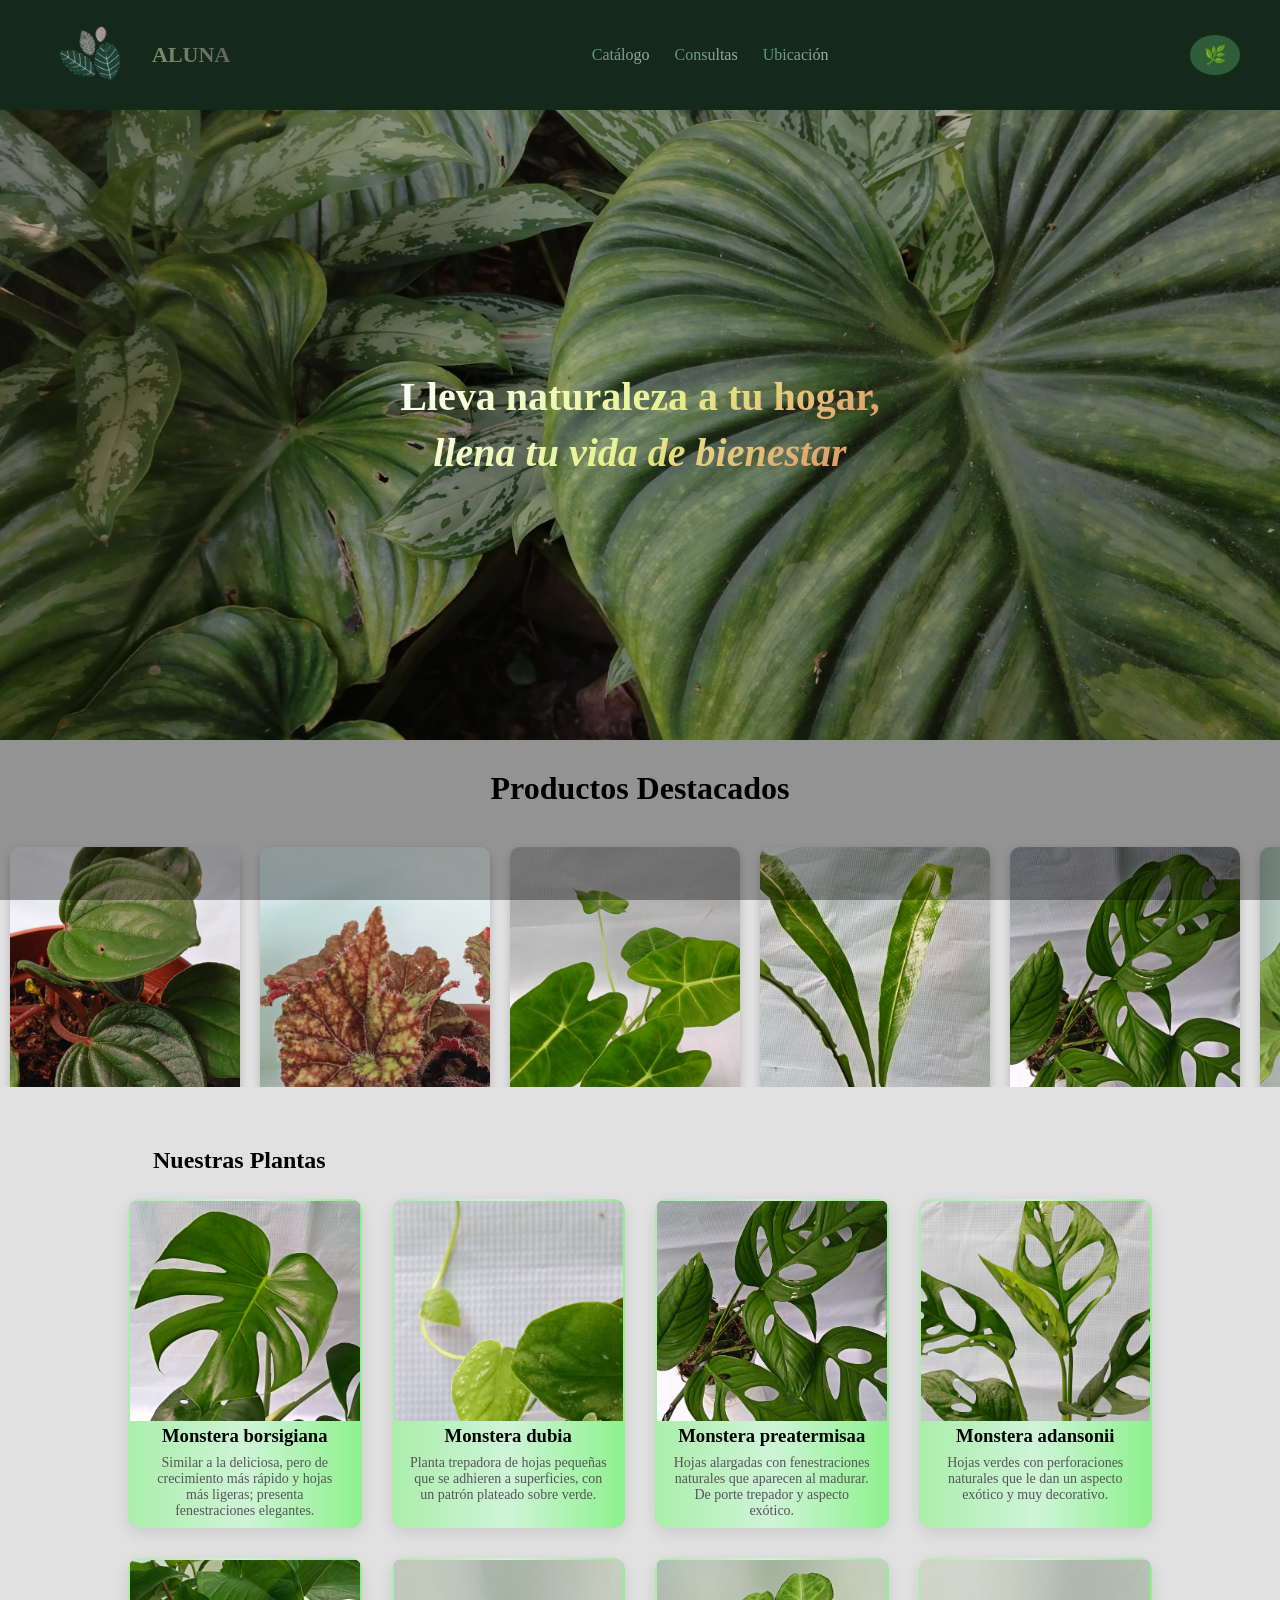
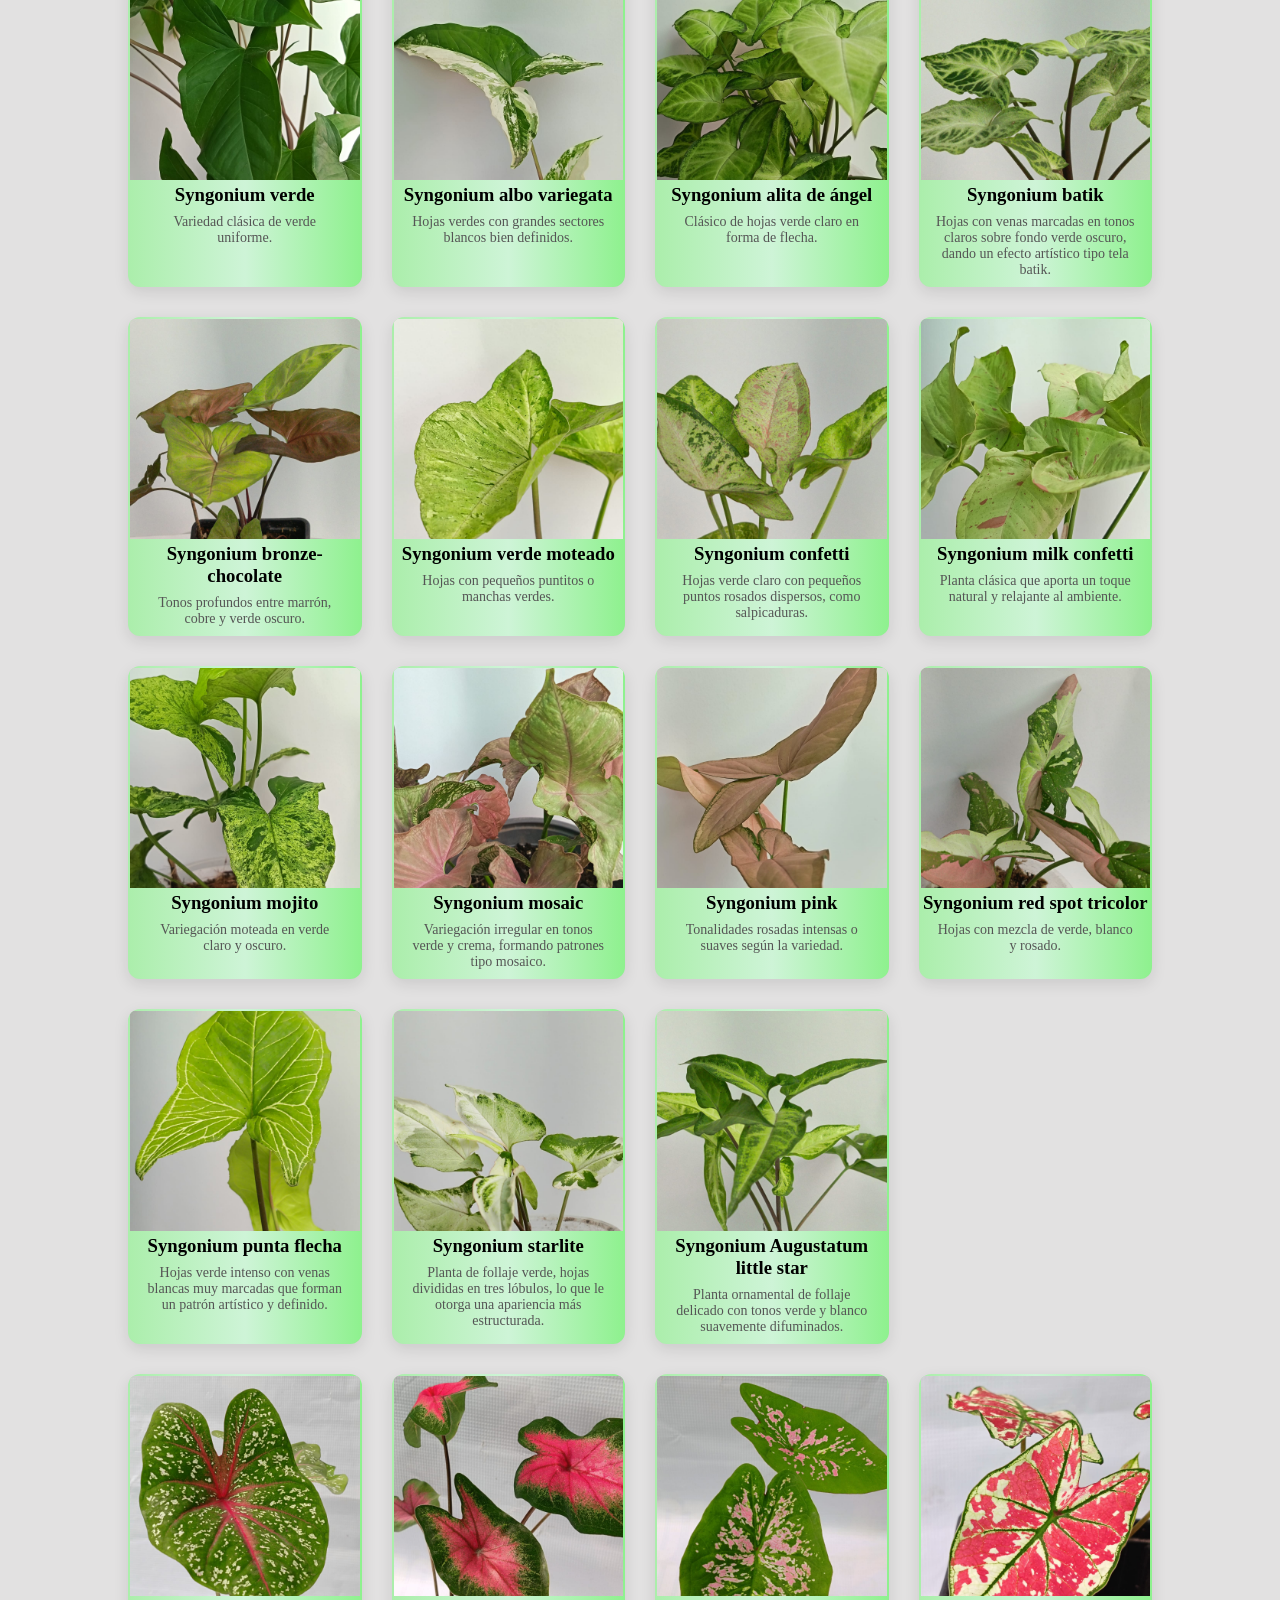
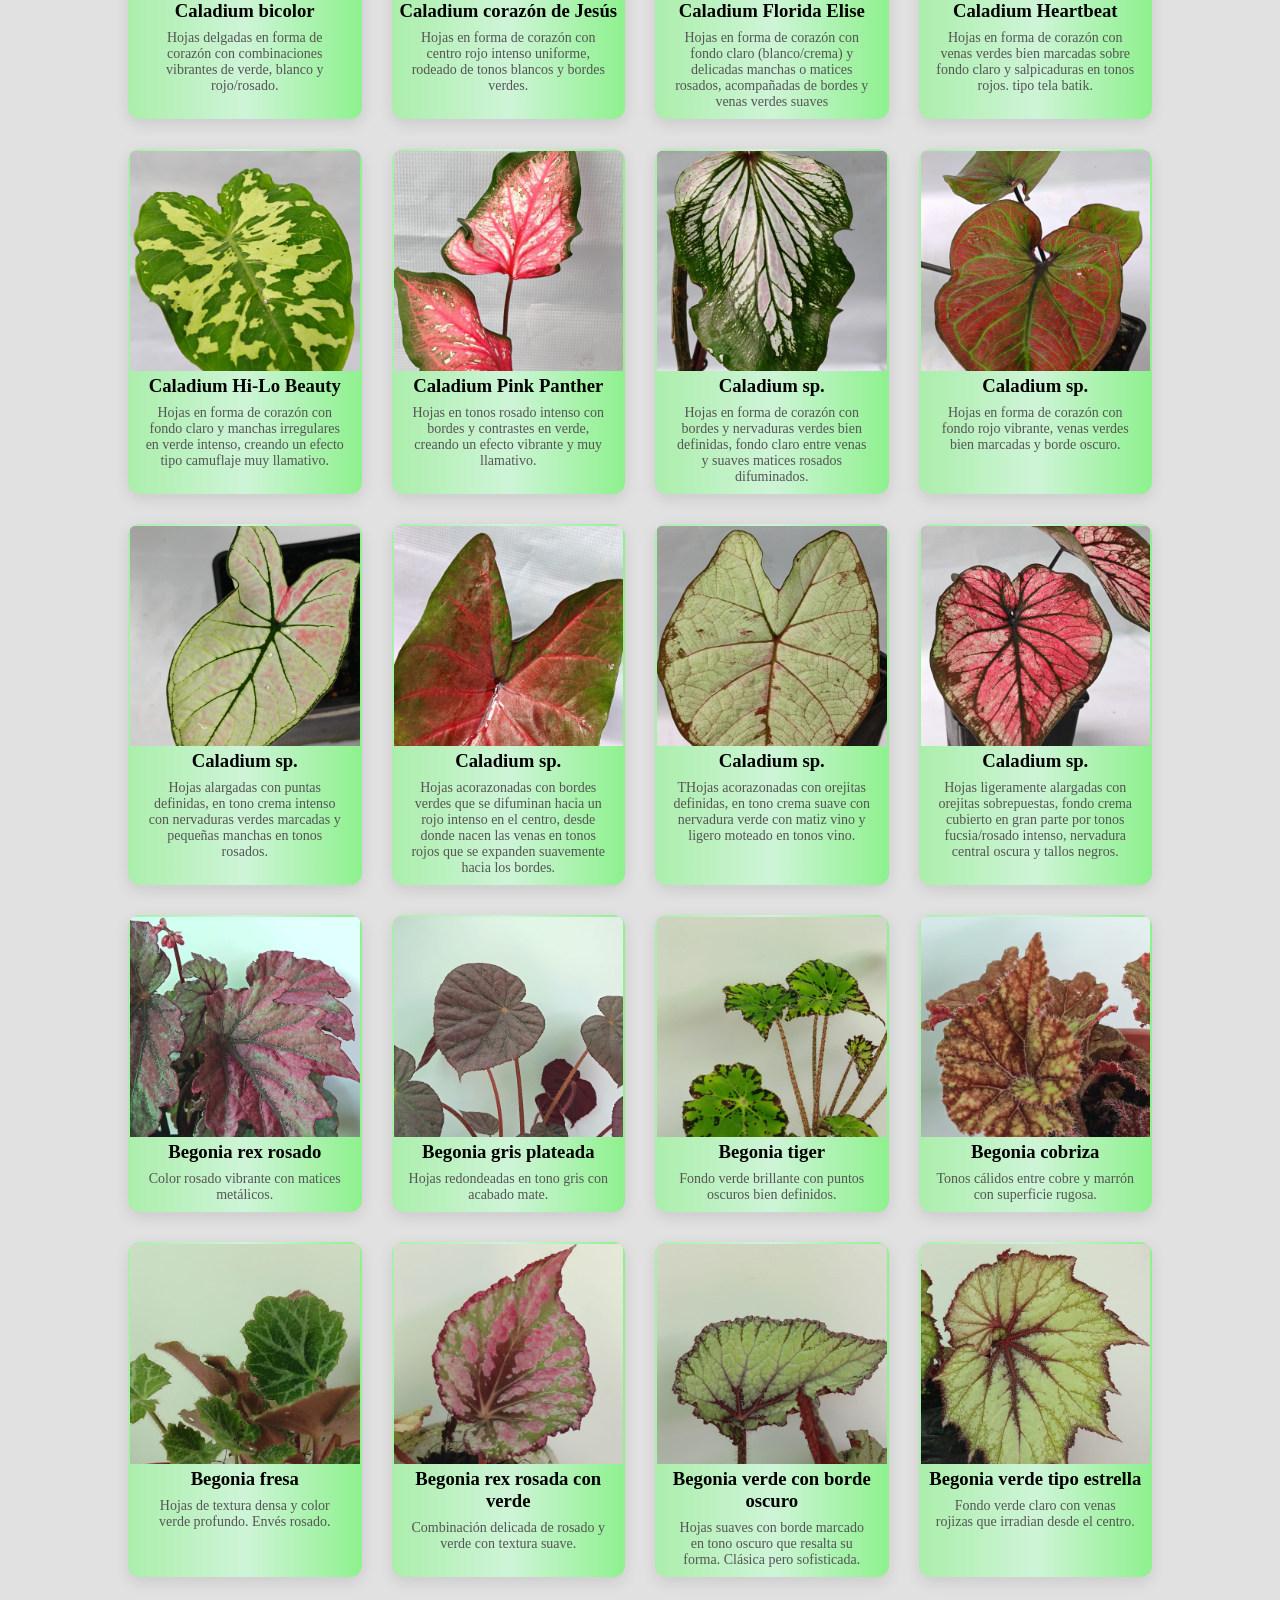
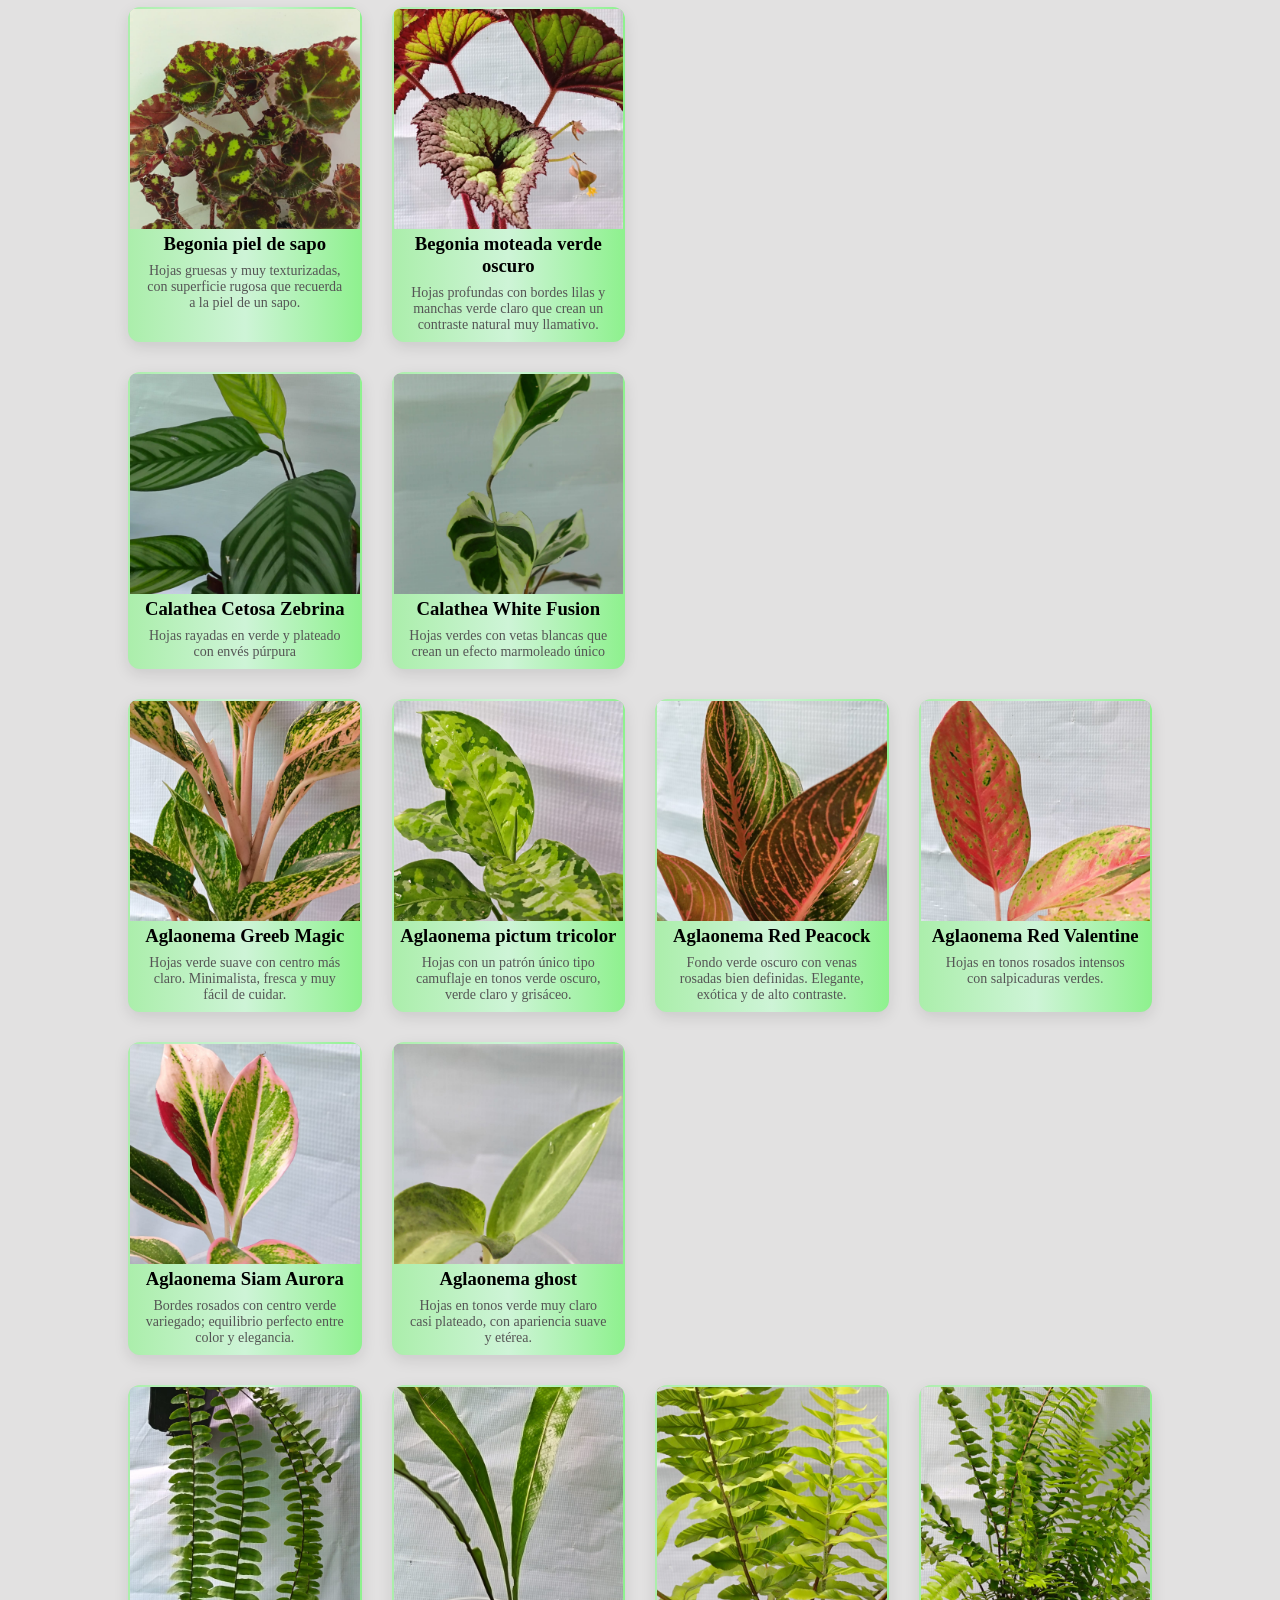
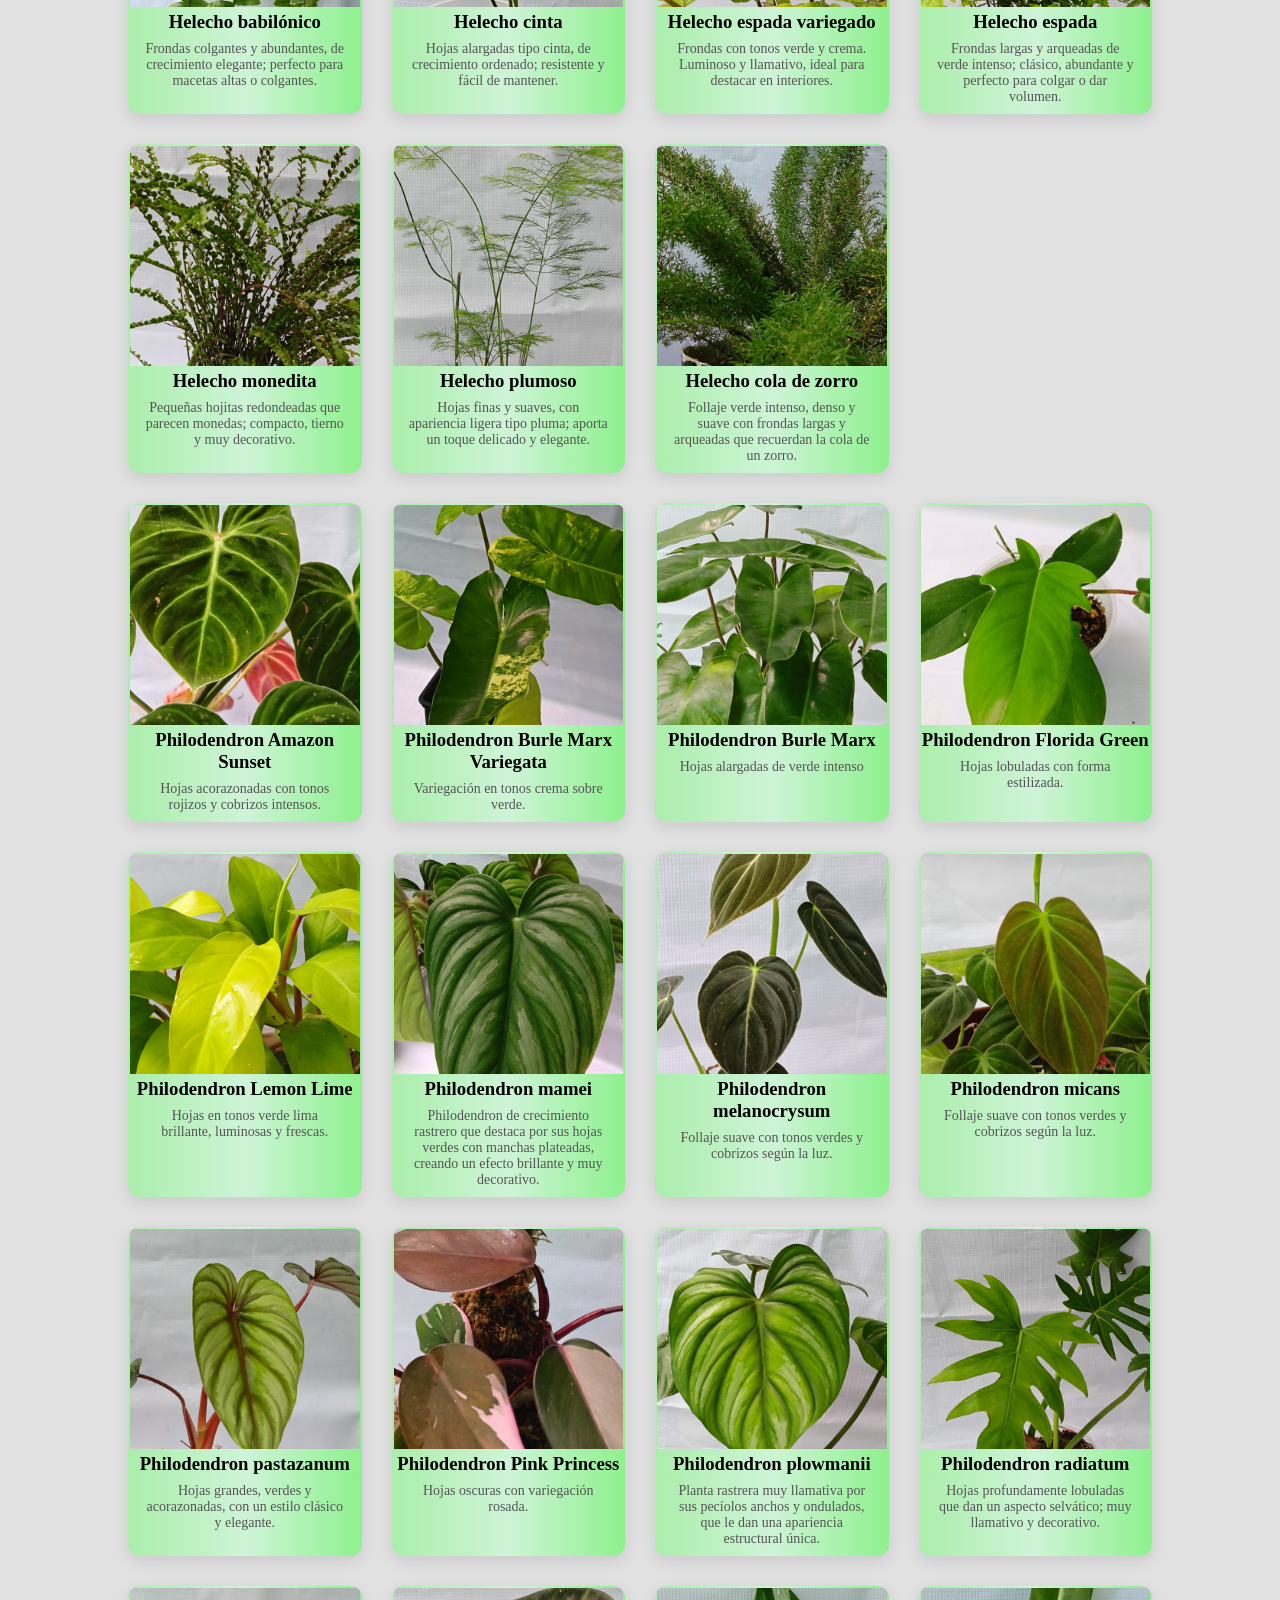
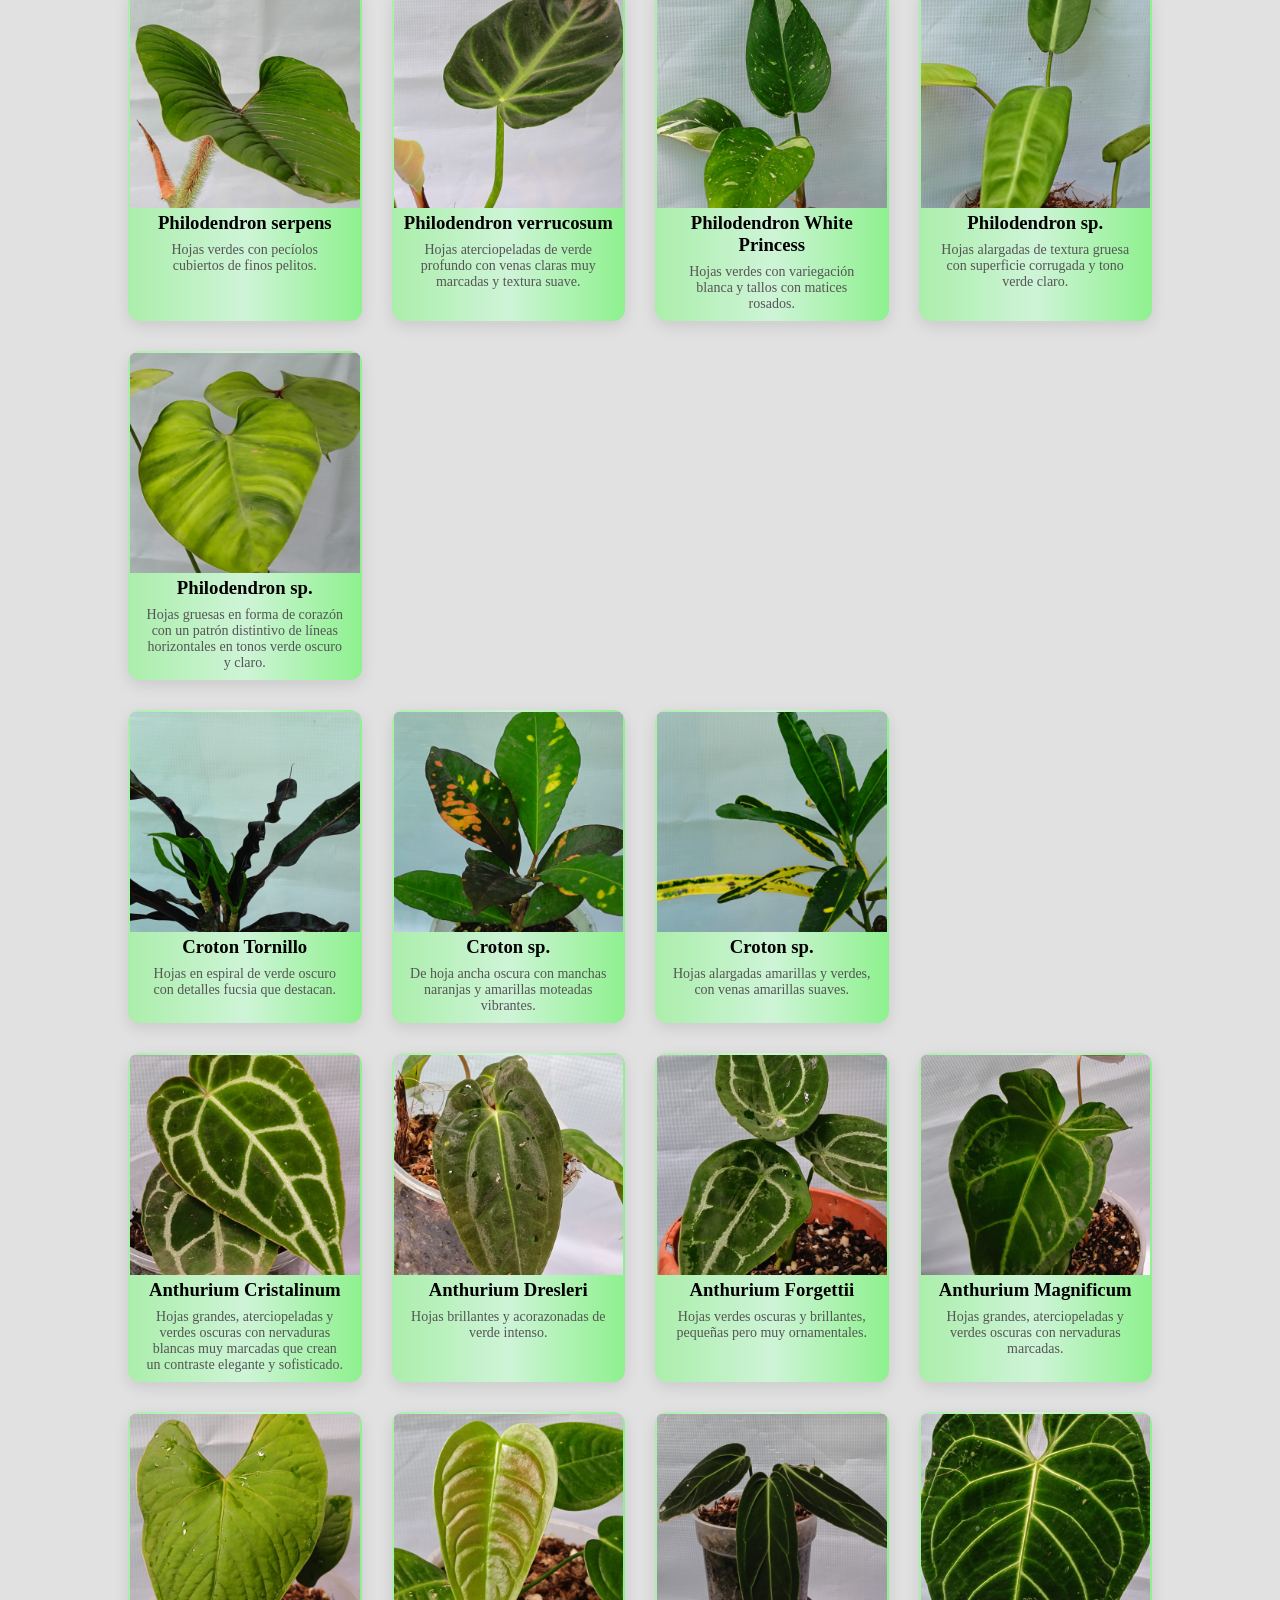
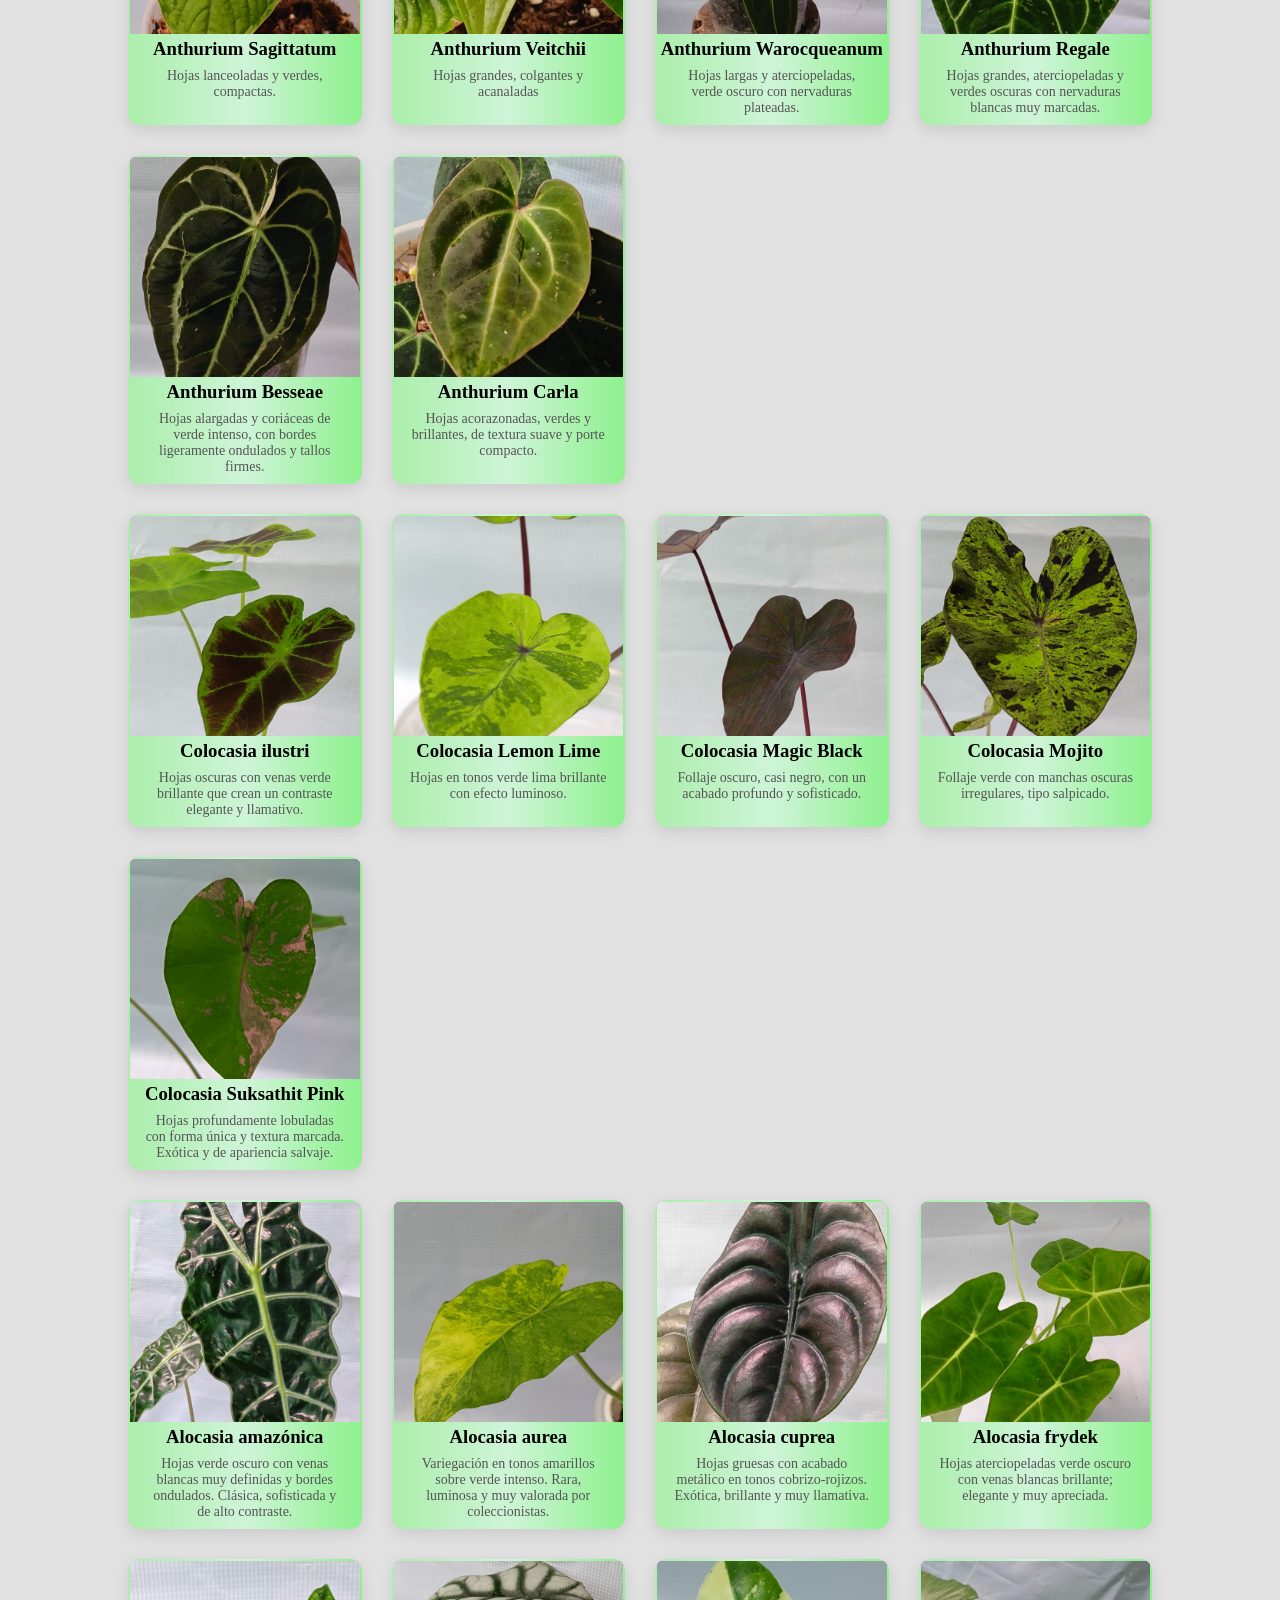
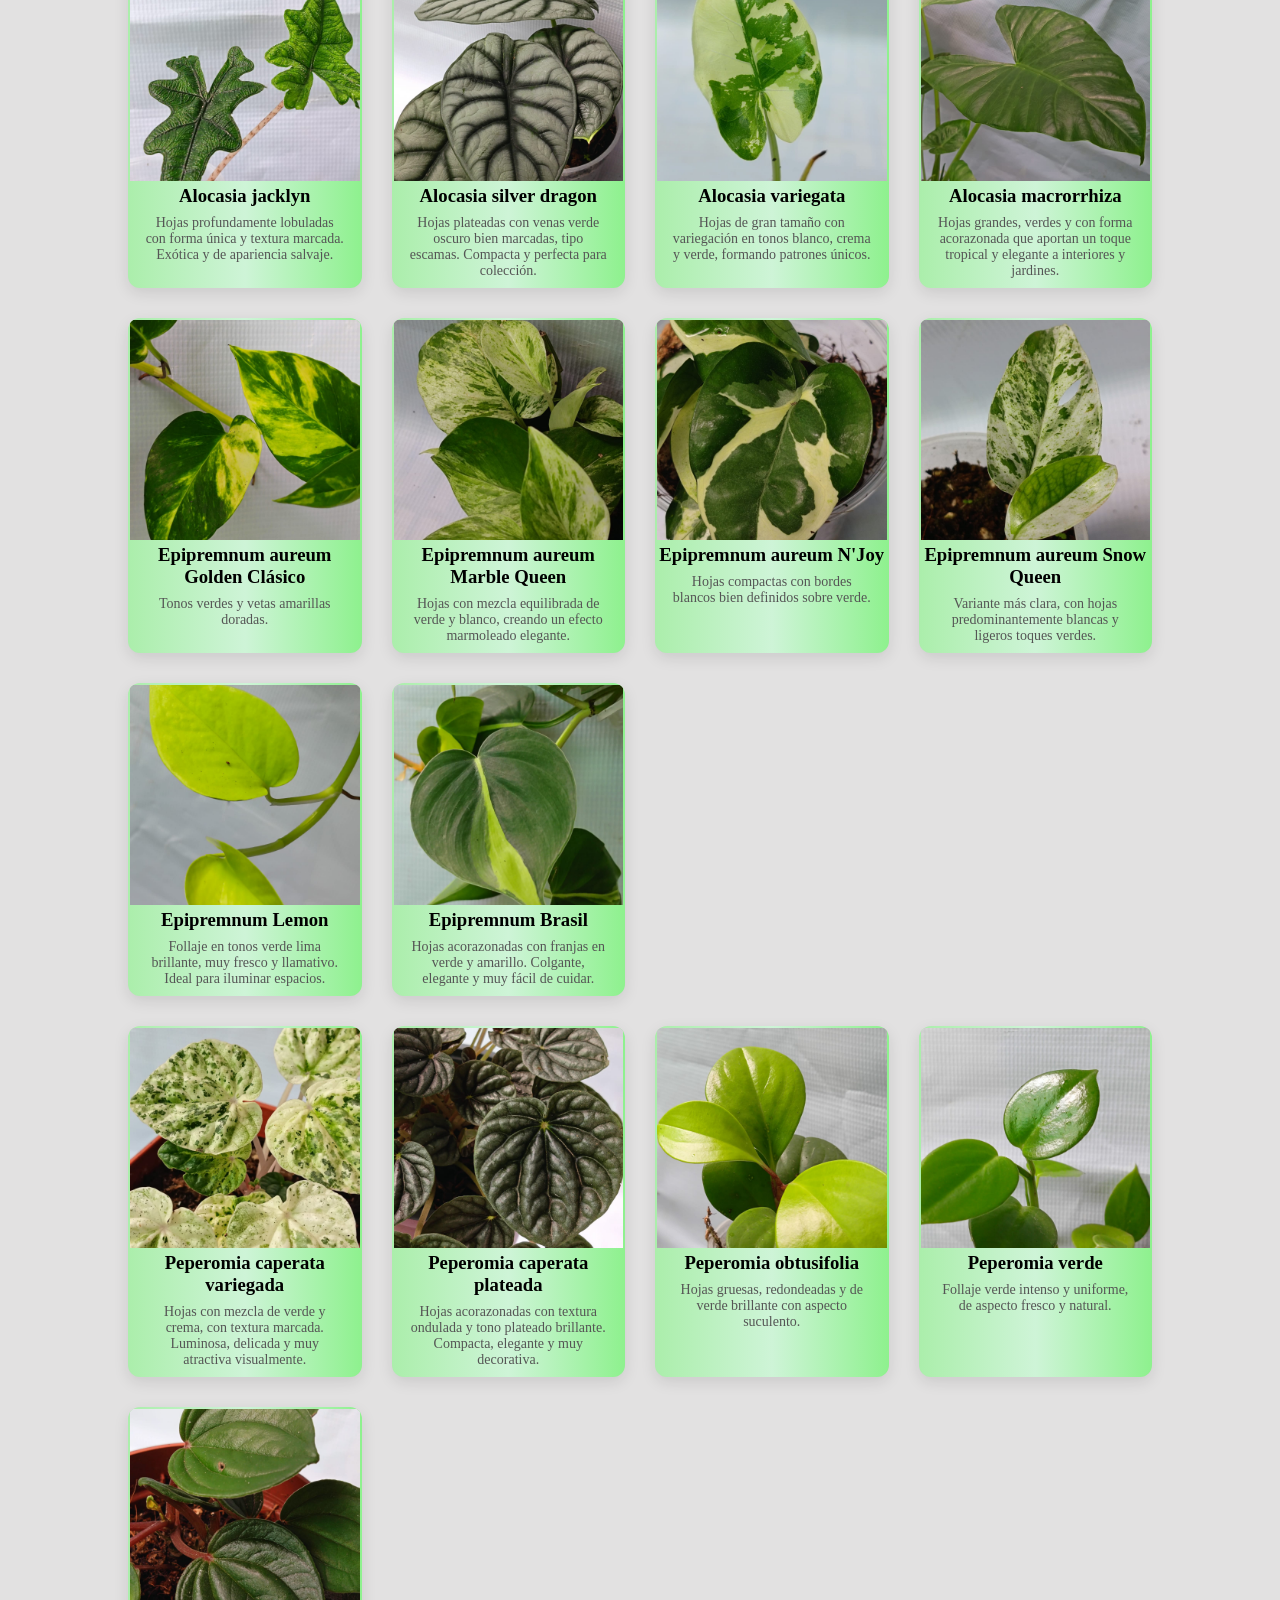
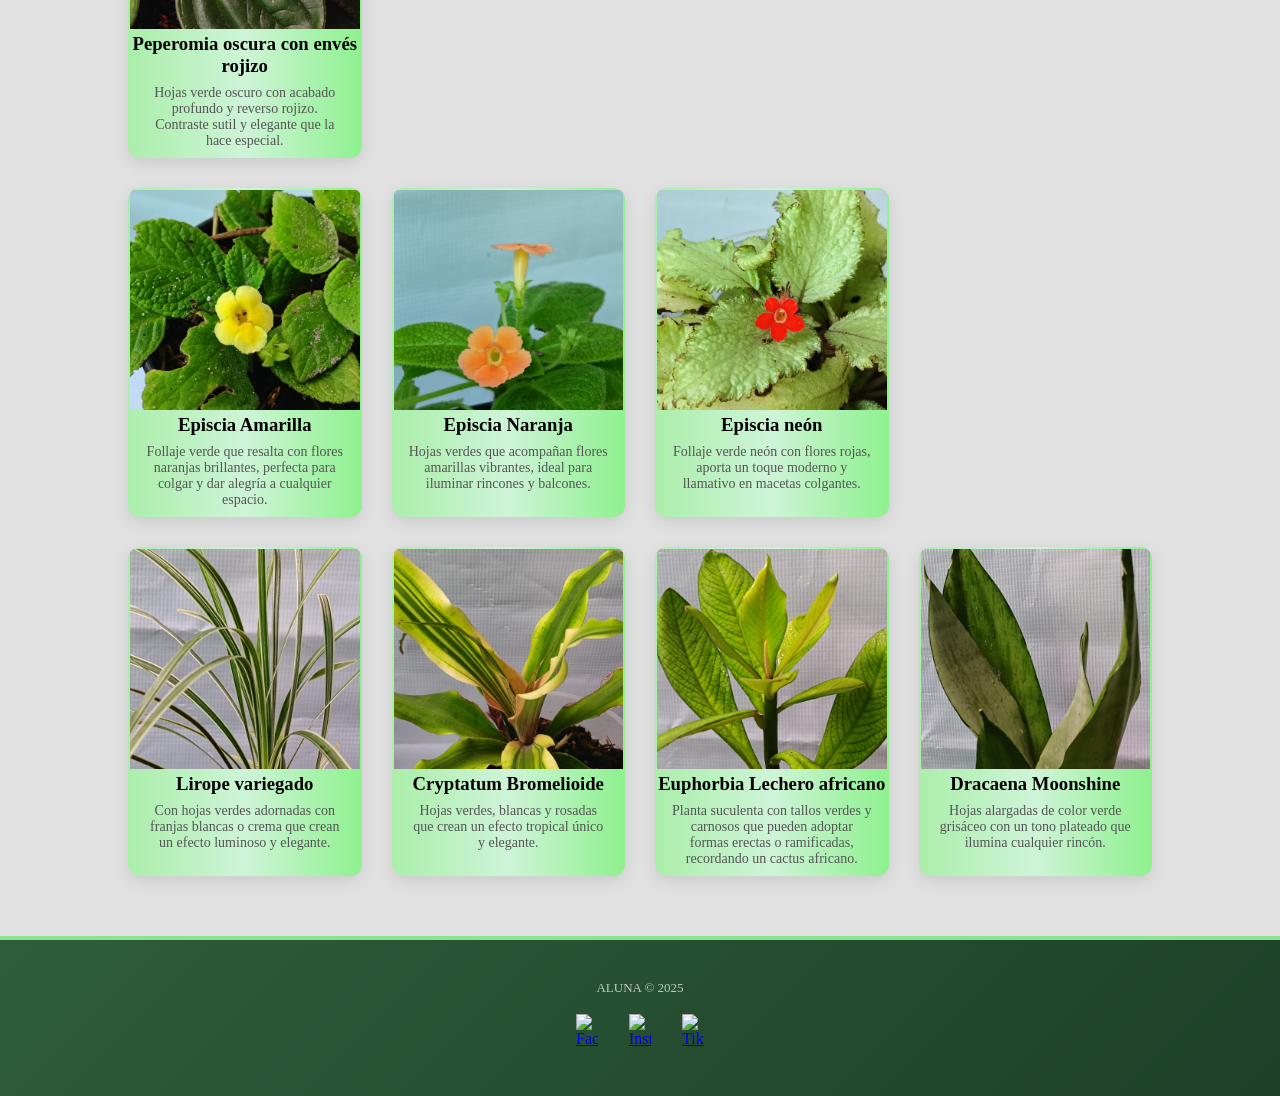
==== index.html @ 9ab6ea90 "Primera version completa" ====
<!DOCTYPE html>
<html lang="es">

<head>
    <meta charset="UTF-8" />
    <meta name="viewport" content="width=device-width, initial-scale=1.0" />
    <title>ALUNA PERÚ - CATÁLOGO</title>
    <link rel="icon" href="img/LogoAluna.png" sizes="256x256" type="image/png" />

    <link rel="stylesheet" href="css/index.css">

    <style>
        /* --- CARRUSEL INFINITO --- */
        .slider {
            width: 100%;
            height: 250px;
            position: relative;
            overflow: hidden;
            background: rgb(226, 225, 225);
        }

        .slide-track {
            display: flex;
            width: calc(250px * 16);
            animation: scroll 30s linear infinite;
        }

        .slide {
            width: 250px;
            padding: 10px;
            box-sizing: border-box;
        }

        .slide img {
            width: 100%;
            height: 100%;
            object-fit: cover;
            border-radius: 10px;
            box-shadow: 0 4px 8px rgba(0, 0, 0, 0.2);
        }

        @keyframes scroll {
            0% {
                transform: translateX(0);
            }

            100% {
                transform: translateX(calc(-250px * 8));
            }
        }
    </style>
</head>

<body>

    <div class="pagina">

        <header class="encabezado">
            <div class="logotipo">
                <img src="img/LogoAluna.png" alt="Logotipo" width="100" />
                <h1>ALUNA</h1>
            </div>

            <nav class="nav">
                <a href="index.html">Catálogo</a>
                <a href="consultas.html">Consultas</a>
                <a href="ubicacion.html">Ubicación</a>
            </nav>

            <div class="menu-plantita">

                <input type="checkbox" id="toggleMenu">

                <label for="toggleMenu" class="btn-menu">🌿</label>

                <div class="menu-opciones">
                    <a href="#monstera"><img src="img/Monsteraicono.png" class="icono">Monstera</a>
                    <a href="#syngonium"><img src="img/Syngoniumicono.png" class="icono">Syngonium</a>
                    <a href="#caladium"><img src="img/Caladiumicono.png" class="icono">Caladium</a>
                    <a href="#begonia"><img src="img/Begoniaicono.png" class="icono">Begonias</a>
                    <a href="#calathea"><img src="img/Calatheaicono.png" class="icono">Calathea</a>
                    <a href="#aglaonema"><img src="img/Aglaonemaicono.png" class="icono">Aglaonema</a>
                    <a href="#helechos"><img src="img/Helechoicono.png" class="icono">Helechos</a>
                    <a href="#philodendron"><img src="img/Philodendronicono.png" class="icono">Philodendron</a>
                    <a href="#croton"><img src="img/Crotonicono.png" class="icono">Croton</a>
                    <a href="#"><img src="img/Anthuriumicono.png" class="icono">Anthurium</a>
                    <a href="#colocasia"><img src="img/Colocasiaicono.png" class="icono">Colocasia</a>
                    <a href="#alocasia"><img src="img/Alocasiaicono.png" class="icono">Alocasia</a>
                    <a href="#epipremnum"><img src="img/Epipremnumicono.png" class="icono">Epipremnum</a>
                    <a href="#peperomia"><img src="img/Peperomiaicono.png" class="icono">Peperomia</a>
                    <a href="#episcia"><img src="img/Episciaicono.png" class="icono">Episcia</a>
                    <a href="#otros"><img src="img/Otrosicono.png" class="icono">Otros</a>
                </div>

            </div>
        </header>

        <section class="imagencentral">
            <div class="imagencentraltexto">
                <h2><strong>Lleva naturaleza a tu hogar,</strong><br><strong><em>llena tu vida de
                            bienestar</em></strong>
                </h2>
            </div>
        </section>
        <main>

            <section class="catalogo">
                <h2>Productos Destacados</h2>

                <div class="slider">
                    <div class="slide-track">

                        <!-- GRUPO 1 -->
                        <div class="slide"><img src="img/Peperomia oscura con envés rojizo.jpeg" alt="Planta1"></div>
                        <div class="slide"><img src="img/Begonia cobriza.jpeg" alt="Planta2"></div>
                        <div class="slide"><img src="img/Alocasia frydek.jpeg" alt="Planta3"></div>
                        <div class="slide"><img src="img/Helecho cinta.jpeg" alt="Planta4"></div>
                        <div class="slide"><img src="img/Monstera preatermisa.jpeg" alt="Planta5"></div>
                        <div class="slide"><img src="img/Syngonium milk confetti.jpeg" alt="Planta5"></div>
                        <div class="slide"><img src="img/Colocasia Magic Black.jpeg" alt="Planta5"></div>
                        <div class="slide"><img src="img/Alocasia amazónica.jpeg" alt="Planta5"></div>

                        <!-- GRUPO 2 -->
                        <div class="slide"><img src="img/Begonia verde con borde oscuro.jpeg" alt="Planta1"></div>
                        <div class="slide"><img src="img\Syngonium alita de ángel.jpeg" alt="Planta2"></div>
                        <div class="slide"><img src="img/Alocasia silver dragon.jpeg" alt="Planta3"></div>
                        <div class="slide"><img src="img/Monstera dubia.jpeg" alt="Planta4"></div>
                        <div class="slide"><img src="img/Helecho plumoso.jpeg" alt="Planta5"></div>
                        <div class="slide"><img src="img/Aglaonema pictum tricolor.jpeg" alt="Planta5"></div>
                        <div class="slide"><img src="img/Helecho monedita.jpeg" alt="Planta5"></div>
                        <div class="slide"><img src="img/Colocasia Lemon Lime.jpeg" alt="Planta5"></div>
                    </div>
            </section>
            <section class="productos">

                <h2>Nuestras Plantas</h2>

                <section id="monstera">
                    <div class="productos-contenedor">
                        <div class="producto">
                            <img src="img/Monstera borsigiana.jpeg" alt="Planta1">
                            <h3>Monstera borsigiana</h3>
                            <p>Similar a la deliciosa, pero de crecimiento más rápido y hojas más ligeras; presenta
                                fenestraciones elegantes.
                            </p>
                        </div>

                        <div class="producto">
                            <img src="img/Monstera dubia.jpeg" alt="Planta2">
                            <h3>Monstera dubia</h3>
                            <p>Planta trepadora de hojas pequeñas que se adhieren a superficies, con un patrón plateado
                                sobre verde.
                            </p>
                        </div>

                        <div class="producto">
                            <img src="img/Monstera preatermisa.jpeg" alt="Planta3">
                            <h3>Monstera preatermisaa</h3>
                            <p>Hojas alargadas con fenestraciones naturales que aparecen al madurar. De porte trepador y
                                aspecto exótico.
                            </p>
                        </div>

                        <div class="producto">
                            <img src="img/Monstera adansonii.jpeg" alt="Planta3">
                            <h3>Monstera adansonii</h3>
                            <p>Hojas verdes con perforaciones naturales que le dan un aspecto exótico y muy decorativo.
                            </p>
                        </div>
                    </div>
                </section>

                <section id="syngonium">
                    <div class="productos-contenedor">

                        <div class="producto">
                            <img src="img\Symgonium verde.jpeg" alt="Planta4">
                            <h3>Syngonium verde</h3>
                            <p>Variedad clásica de verde uniforme.</p>
                        </div>

                        <div class="producto">
                            <img src="img\Syngonium albo variegata.jpeg" alt="Planta5">
                            <h3>Syngonium albo variegata</h3>
                            <p>Hojas verdes con grandes sectores blancos bien definidos.</p>
                        </div>


                        <div class="producto">
                            <img src="img\Syngonium alita de ángel.jpeg" alt="Planta6">
                            <h3>Syngonium alita de ángel</h3>
                            <p>Clásico de hojas verde claro en forma de flecha.</p>
                        </div>

                        <div class="producto">
                            <img src="img\Syngonium batik.jpeg" alt="Planta7">
                            <h3>Syngonium batik</h3>
                            <p>Hojas con venas marcadas en tonos claros sobre fondo verde oscuro, dando un efecto
                                artístico
                                tipo tela batik.</p>
                        </div>

                        <div class="producto">
                            <img src="img\Syngonium bronze-chocolate.jpeg" alt="Planta8">
                            <h3>Syngonium bronze-chocolate</h3>
                            <p>Tonos profundos entre marrón, cobre y verde oscuro.</p>
                        </div>

                        <div class="producto">
                            <img src="img\Syngonium verde moteado.jpeg" alt="Planta9">
                            <h3>Syngonium verde moteado</h3>
                            <p>Hojas con pequeños puntitos o manchas verdes.</p>
                        </div>

                        <div class="producto">
                            <img src="img\Syngonium confetti.jpeg" alt="Planta10">
                            <h3>Syngonium confetti</h3>
                            <p>Hojas verde claro con pequeños puntos rosados dispersos, como salpicaduras.</p>
                        </div>

                        <div class="producto">
                            <img src="img\Syngonium milk confetti.jpeg" alt="Planta11">
                            <h3>Syngonium milk confetti</h3>
                            <p>Planta clásica que aporta un toque natural y relajante al ambiente.</p>
                        </div>

                        <div class="producto">
                            <img src="img\Syngonium mojito.jpeg" alt="Planta12">
                            <h3>Syngonium mojito</h3>
                            <p>Variegación moteada en verde claro y oscuro.</p>
                        </div>

                        <div class="producto">
                            <img src="img\Syngonium mosaic.jpeg" alt="Planta13">
                            <h3>Syngonium mosaic</h3>
                            <p>Variegación irregular en tonos verde y crema, formando patrones tipo mosaico.</p>
                        </div>
                        <div class="producto">
                            <img src="img\Syngonium pink.jpeg" alt="Planta14">
                            <h3>Syngonium pink</h3>
                            <p>Tonalidades rosadas intensas o suaves según la variedad.</p>
                        </div>

                        <div class="producto">
                            <img src="img\Syngonium red spot tricolor.jpeg" alt="Planta15">
                            <h3>Syngonium red spot tricolor</h3>
                            <p>Hojas con mezcla de verde, blanco y rosado.</p>
                        </div>

                        <div class="producto">
                            <img src="img/Syngonium punta flecha.jpeg" alt="Planta16">
                            <h3>Syngonium punta flecha</h3>
                            <p>Hojas verde intenso con venas blancas muy marcadas que forman un patrón artístico y
                                definido.
                            </p>
                        </div>

                        <div class="producto">
                            <img src="img/Syngonium starlite.jpeg" alt="Planta17">
                            <h3>Syngonium starlite</h3>
                            <p>Planta de follaje verde, hojas divididas en tres lóbulos, lo que le otorga una apariencia
                                más
                                estructurada.</p>
                        </div>

                        <div class="producto">
                            <img src="img/Syngonium Augustatum little star.jpeg" alt="Planta18">
                            <h3>Syngonium Augustatum little star</h3>
                            <p>Planta ornamental de follaje delicado con tonos verde y blanco suavemente difuminados.
                            </p>
                        </div>
                    </div>
                </section>

                <section id="caladium">
                    <div class="productos-contenedor">

                        <div class="producto">
                            <img src="img/Caladium bicolor.jpeg" alt="Planta4">
                            <h3>Caladium bicolor</h3>
                            <p>Hojas delgadas en forma de corazón con combinaciones vibrantes de verde, blanco y
                                rojo/rosado.</p>
                        </div>

                        <div class="producto">
                            <img src="img/Caladium corazón de Jesús.jpeg" alt="Planta5">
                            <h3>Caladium corazón de Jesús</h3>
                            <p>Hojas en forma de corazón con centro rojo intenso uniforme, rodeado de tonos blancos y
                                bordes verdes.</p>
                        </div>


                        <div class="producto">
                            <img src="img/Caladium Florida Elise.jpeg" alt="Planta6">
                            <h3>Caladium Florida Elise</h3>
                            <p>Hojas en forma de corazón con fondo claro (blanco/crema) y delicadas manchas o matices
                                rosados, acompañadas de bordes y venas verdes suaves</p>
                        </div>

                        <div class="producto">
                            <img src="img/Caladium Heartbeat.jpeg" alt="Planta7">
                            <h3>Caladium Heartbeat</h3>
                            <p>Hojas en forma de corazón con venas verdes bien marcadas sobre fondo claro y salpicaduras
                                en tonos rojos.
                                tipo tela batik.</p>
                        </div>

                        <div class="producto">
                            <img src="img/Caladium Hi-Lo Beauty.jpeg" alt="Planta8">
                            <h3>Caladium Hi-Lo Beauty</h3>
                            <p>Hojas en forma de corazón con fondo claro y manchas irregulares en verde intenso, creando
                                un efecto tipo camuflaje muy llamativo.</p>
                        </div>

                        <div class="producto">
                            <img src="img/Caladium Pink Panther.jpeg" alt="Planta9">
                            <h3>Caladium Pink Panther</h3>
                            <p>Hojas en tonos rosado intenso con bordes y contrastes en verde, creando un efecto
                                vibrante y muy llamativo.</p>
                        </div>

                        <div class="producto">
                            <img src="img/Caladium sp1.jpeg" alt="Planta10">
                            <h3>Caladium sp.</h3>
                            <p>Hojas en forma de corazón con bordes y nervaduras verdes bien definidas, fondo claro
                                entre venas y suaves matices rosados difuminados.</p>
                        </div>

                        <div class="producto">
                            <img src="img/Caladium sp2.jpeg" alt="Planta11">
                            <h3>Caladium sp.</h3>
                            <p>Hojas en forma de corazón con fondo rojo vibrante, venas verdes bien marcadas y borde
                                oscuro.</p>
                        </div>

                        <div class="producto">
                            <img src="img/Caladium sp3.jpeg" alt="Planta12">
                            <h3>Caladium sp.</h3>
                            <p>Hojas alargadas con puntas definidas, en tono crema intenso con nervaduras verdes
                                marcadas y pequeñas manchas en tonos rosados.</p>
                        </div>

                        <div class="producto">
                            <img src="img/Caladium sp4.jpeg" alt="Planta13">
                            <h3>Caladium sp.</h3>
                            <p>Hojas acorazonadas con bordes verdes que se difuminan hacia un rojo intenso en el centro,
                                desde donde nacen las venas en tonos rojos que se expanden suavemente hacia los bordes.
                            </p>
                        </div>
                        <div class="producto">
                            <img src="img/Caladium sp5.jpeg" alt="Planta14">
                            <h3>Caladium sp.</h3>
                            <p>THojas acorazonadas con orejitas definidas, en tono crema suave con nervadura verde con
                                matiz vino y ligero moteado en tonos vino.</p>
                        </div>

                        <div class="producto">
                            <img src="img/Caladium sp6.jpeg" alt="Planta15">
                            <h3>Caladium sp.</h3>
                            <p>Hojas ligeramente alargadas con orejitas sobrepuestas, fondo crema cubierto en gran parte
                                por tonos fucsia/rosado intenso, nervadura central oscura y tallos negros.</p>
                        </div>
                    </div>
                </section>

                <section id="begonia">
                    <div class="productos-contenedor">
                        <div class="producto">
                            <img src="img/Begonia rex rosado.jpeg" alt="Planta19">
                            <h3>Begonia rex rosado</h3>
                            <p>Color rosado vibrante con matices metálicos.
                            </p>
                        </div>

                        <div class="producto">
                            <img src="img/Begonia gris plateada.jpeg" alt="Planta20">
                            <h3>Begonia gris plateada</h3>
                            <p>Hojas redondeadas en tono gris con acabado mate.
                            </p>
                        </div>

                        <div class="producto">
                            <img src="img/Begonia tiger.jpeg" alt="Planta21">
                            <h3>Begonia tiger</h3>
                            <p>Fondo verde brillante con puntos oscuros bien definidos.
                            </p>
                        </div>

                        <div class="producto">
                            <img src="img/Begonia cobriza.jpeg" alt="Planta22">
                            <h3>Begonia cobriza</h3>
                            <p>Tonos cálidos entre cobre y marrón con superficie rugosa.
                            </p>
                        </div>

                        <div class="producto">
                            <img src="img/Begonia fresa.jpeg" alt="Planta23">
                            <h3>Begonia fresa</h3>
                            <p>Hojas de textura densa y color verde profundo. Envés rosado.
                            </p>
                        </div>

                        <div class="producto">
                            <img src="img/Begonia rex rosada con verde.jpeg" alt="Planta24">
                            <h3>Begonia rex rosada con verde</h3>
                            <p>Combinación delicada de rosado y verde con textura suave.
                            </p>
                        </div>

                        <div class="producto">
                            <img src="img/Begonia verde con borde oscuro.jpeg" alt="Planta25">
                            <h3>Begonia verde con borde oscuro</h3>
                            <p>Hojas suaves con borde marcado en tono oscuro que resalta su forma. Clásica pero
                                sofisticada.
                            </p>
                        </div>

                        <div class="producto">
                            <img src="img/Begonia verde tipo estrella.jpeg" alt="Planta26">
                            <h3>Begonia verde tipo estrella</h3>
                            <p>Fondo verde claro con venas rojizas que irradian desde el centro.
                            </p>
                        </div>

                        <div class="producto">
                            <img src="img/Begonia piel de sapo.jpeg" alt="Planta27">
                            <h3>Begonia piel de sapo</h3>
                            <p>Hojas gruesas y muy texturizadas, con superficie rugosa que recuerda a la piel de un
                                sapo.
                            </p>
                        </div>
                        <div class="producto">
                            <img src="img/Begonia moteada verde oscuro.jpeg" alt="Planta28">
                            <h3>Begonia moteada verde oscuro</h3>
                            <p>Hojas profundas con bordes lilas y manchas verde claro que crean un contraste natural muy
                                llamativo.
                            </p>
                        </div>

                    </div>
                </section>

                <section id="calathea">
                    <div class="productos-contenedor">
                        <div class="producto">
                            <img src="img/Calathea Cetosa Zebrina.jpeg" alt="Planta19">
                            <h3>Calathea Cetosa Zebrina</h3>
                            <p>Hojas rayadas en verde y plateado con envés púrpura
                            </p>
                        </div>

                        <div class="producto">
                            <img src="img/Calathea White Fusion.jpeg" alt="Planta20">
                            <h3>Calathea White Fusion</h3>
                            <p>Hojas verdes con vetas blancas que crean un efecto marmoleado único
                            </p>
                        </div>

                    </div>
                </section>

                <section id="aglaonema">
                    <div class="productos-contenedor">
                        <div class="producto">
                            <img src="img/Aglaonema Green Magic.jpeg" alt="Planta19">
                            <h3>Aglaonema Greeb Magic</h3>
                            <p>Hojas verde suave con centro más claro. Minimalista, fresca y muy fácil de cuidar.
                            </p>
                        </div>

                        <div class="producto">
                            <img src="img/Aglaonema pictum tricolor.jpeg" alt="Planta20">
                            <h3>Aglaonema pictum tricolor</h3>
                            <p>Hojas con un patrón único tipo camuflaje en tonos verde oscuro, verde claro y grisáceo.
                            </p>
                        </div>

                        <div class="producto">
                            <img src="img/Aglaonema Red Peacock.jpeg" alt="Planta21">
                            <h3>Aglaonema Red Peacock</h3>
                            <p>Fondo verde oscuro con venas rosadas bien definidas. Elegante, exótica y de alto
                                contraste.
                            </p>
                        </div>

                        <div class="producto">
                            <img src="img/Aglaonema Red Valentine.jpeg" alt="Planta22">
                            <h3>Aglaonema Red Valentine</h3>
                            <p>Hojas en tonos rosados intensos con salpicaduras verdes.
                            </p>
                        </div>

                        <div class="producto">
                            <img src="img/Aglaonema Siam Aurora.jpeg" alt="Planta23">
                            <h3>Aglaonema Siam Aurora</h3>
                            <p>Bordes rosados con centro verde variegado; equilibrio perfecto entre color y elegancia.
                            </p>
                        </div>

                        <div class="producto">
                            <img src="img/Aglaonema ghost.jpeg" alt="Planta24">
                            <h3>Aglaonema ghost</h3>
                            <p>Hojas en tonos verde muy claro casi plateado, con apariencia suave y etérea.
                            </p>
                        </div>

                    </div>
                </section>

                <section id="helechos">
                    <div class="productos-contenedor">
                        <div class="producto">
                            <img src="img/Helecho babilónico.jpeg" alt="Planta29">
                            <h3>Helecho babilónico</h3>
                            <p>Frondas colgantes y abundantes, de crecimiento elegante; perfecto para macetas altas o
                                colgantes.
                            </p>
                        </div>

                        <div class="producto">
                            <img src="img/Helecho cinta.jpeg" alt="Planta30">
                            <h3>Helecho cinta</h3>
                            <p>Hojas alargadas tipo cinta, de crecimiento ordenado; resistente y fácil de mantener.
                            </p>
                        </div>

                        <div class="producto">
                            <img src="img/Helecho espada variegado.jpeg" alt="Planta31">
                            <h3>Helecho espada variegado</h3>
                            <p>Frondas con tonos verde y crema. Luminoso y llamativo, ideal para destacar en interiores.
                            </p>
                        </div>

                        <div class="producto">
                            <img src="img/Helecho espada.jpeg" alt="Planta32">
                            <h3>Helecho espada</h3>
                            <p>Frondas largas y arqueadas de verde intenso; clásico, abundante y perfecto para colgar o
                                dar volumen.
                            </p>
                        </div>

                        <div class="producto">
                            <img src="img/Helecho monedita.jpeg" alt="Planta33">
                            <h3>Helecho monedita</h3>
                            <p>Pequeñas hojitas redondeadas que parecen monedas; compacto, tierno y muy decorativo.
                            </p>
                        </div>

                        <div class="producto">
                            <img src="img/Helecho plumoso.jpeg" alt="Planta34">
                            <h3>Helecho plumoso</h3>
                            <p>Hojas finas y suaves, con apariencia ligera tipo pluma; aporta un toque delicado y
                                elegante.
                            </p>
                        </div>

                        <div class="producto">
                            <img src="img/Helecho cola de zorro.jpeg" alt="Planta34">
                            <h3>Helecho cola de zorro</h3>
                            <p>Follaje verde intenso, denso y suave con frondas largas y arqueadas que recuerdan la cola
                                de un zorro.
                            </p>
                        </div>
                    </div>
                </section>

                <section id="philodendron">
                    <div class="productos-contenedor">
                        <div class="producto">
                            <img src="img/Philodendron Amazon Sunset.jpeg" alt="Planta29">
                            <h3>Philodendron Amazon Sunset</h3>
                            <p>Hojas acorazonadas con tonos rojizos y cobrizos intensos.
                            </p>
                        </div>

                        <div class="producto">
                            <img src="img/Philodendron Burle Marx Variegata.jpeg" alt="Planta30">
                            <h3>Philodendron Burle Marx Variegata</h3>
                            <p>Variegación en tonos crema sobre verde.
                            </p>
                        </div>

                        <div class="producto">
                            <img src="img/Philodendron Burle Marx.jpeg" alt="Planta31">
                            <h3>Philodendron Burle Marx</h3>
                            <p>Hojas alargadas de verde intenso
                            </p>
                        </div>

                        <div class="producto">
                            <img src="img/Philodendron Florida Green.jpeg" alt="Planta32">
                            <h3>Philodendron Florida Green</h3>
                            <p>Hojas lobuladas con forma estilizada.
                            </p>
                        </div>

                        <div class="producto">
                            <img src="img/Philodendron Lemon Lime.jpeg" alt="Planta33">
                            <h3>Philodendron Lemon Lime</h3>
                            <p>Hojas en tonos verde lima brillante, luminosas y frescas.
                            </p>
                        </div>

                        <div class="producto">
                            <img src="img/Philodendron mamei.jpeg" alt="Planta34">
                            <h3>Philodendron mamei</h3>
                            <p>Philodendron de crecimiento rastrero que destaca por sus hojas verdes con manchas
                                plateadas, creando un efecto brillante y muy decorativo.
                            </p>
                        </div>

                        <div class="producto">
                            <img src="img/Philodendron melanocrysum.jpeg" alt="Planta34">
                            <h3>Philodendron melanocrysum</h3>
                            <p>Follaje suave con tonos verdes y cobrizos según la luz.
                            </p>
                        </div>

                        <div class="producto">
                            <img src="img/Philodendron micans.jpeg" alt="Planta34">
                            <h3>Philodendron micans</h3>
                            <p>Follaje suave con tonos verdes y cobrizos según la luz.
                            </p>
                        </div>

                        <div class="producto">
                            <img src="img/Philodendron pastazanum.jpeg" alt="Planta34">
                            <h3>Philodendron pastazanum</h3>
                            <p>Hojas grandes, verdes y acorazonadas, con un estilo clásico y elegante.
                            </p>
                        </div>

                        <div class="producto">
                            <img src="img/Philodendron Pink Princess.jpeg" alt="Planta34">
                            <h3>Philodendron Pink Princess</h3>
                            <p>Hojas oscuras con variegación rosada.
                            </p>
                        </div>

                        <div class="producto">
                            <img src="img/Philodendron plowmanii.jpeg" alt="Planta34">
                            <h3>Philodendron plowmanii</h3>
                            <p>Planta rastrera muy llamativa por sus pecíolos anchos y ondulados, que le dan una
                                apariencia estructural única.
                            </p>
                        </div>

                        <div class="producto">
                            <img src="img/Philodendron radiatum.jpeg" alt="Planta34">
                            <h3>Philodendron radiatum</h3>
                            <p>Hojas profundamente lobuladas que dan un aspecto selvático; muy llamativo y decorativo.
                            </p>
                        </div>

                        <div class="producto">
                            <img src="img/Philodendron serpens.jpeg" alt="Planta34">
                            <h3>Philodendron serpens</h3>
                            <p>Hojas verdes con pecíolos cubiertos de finos pelitos.
                            </p>
                        </div>

                        <div class="producto">
                            <img src="img/Philodendron verrucosum.jpeg" alt="Planta34">
                            <h3>Philodendron verrucosum</h3>
                            <p>Hojas aterciopeladas de verde profundo con venas claras muy marcadas y textura suave.
                            </p>
                        </div>

                        <div class="producto">
                            <img src="img/Philodendron White Princess.jpeg" alt="Planta34">
                            <h3>Philodendron White Princess</h3>
                            <p>Hojas verdes con variegación blanca y tallos con matices rosados.
                            </p>
                        </div>

                        <div class="producto">
                            <img src="img/Philodendron sp1.jpeg" alt="Planta34">
                            <h3>Philodendron sp.</h3>
                            <p>Hojas alargadas de textura gruesa con superficie corrugada y tono verde claro.
                            </p>
                        </div>

                        <div class="producto">
                            <img src="img/Philodendron sp2.jpeg" alt="Planta34">
                            <h3>Philodendron sp.</h3>
                            <p>Hojas gruesas en forma de corazón con un patrón distintivo de líneas horizontales en
                                tonos verde oscuro y claro.
                            </p>
                        </div>

                    </div>
                </section>

                <section id="croton">
                    <div class="productos-contenedor">
                        <div class="producto">
                            <img src="img/Croton Tornillo.jpeg" alt="Planta35">
                            <h3>Croton Tornillo</h3>
                            <p>Hojas en espiral de verde oscuro con detalles fucsia que destacan.
                            </p>
                        </div>

                        <div class="producto">
                            <img src="img/Croton sp1.jpeg" alt="Planta36">
                            <h3>Croton sp.</h3>
                            <p>De hoja ancha oscura con manchas naranjas y amarillas moteadas vibrantes.
                            </p>
                        </div>

                        <div class="producto">
                            <img src="img/Croton sp2.jpeg" alt="Planta37">
                            <h3>Croton sp.</h3>
                            <p>Hojas alargadas amarillas y verdes, con venas amarillas suaves.
                            </p>
                        </div>

                    </div>
                </section>

                <section id="anthurium">
                    <div class="productos-contenedor">
                        <div class="producto">
                            <img src="img/Anthurium Cristalinum.jpeg" alt="Planta35">
                            <h3>Anthurium Cristalinum</h3>
                            <p>Hojas grandes, aterciopeladas y verdes oscuras con nervaduras blancas muy marcadas que
                                crean un contraste elegante y sofisticado.
                            </p>
                        </div>

                        <div class="producto">
                            <img src="img/Anthurium Dresleri.jpeg" alt="Planta36">
                            <h3>Anthurium Dresleri</h3>
                            <p>Hojas brillantes y acorazonadas de verde intenso.
                            </p>
                        </div>

                        <div class="producto">
                            <img src="img/Anthurium Forgettii.jpeg" alt="Planta37">
                            <h3>Anthurium Forgettii</h3>
                            <p>Hojas verdes oscuras y brillantes, pequeñas pero muy ornamentales.
                            </p>
                        </div>

                        <div class="producto">
                            <img src="img/Anthurium Magnificum.jpeg" alt="Planta37">
                            <h3>Anthurium Magnificum</h3>
                            <p>Hojas grandes, aterciopeladas y verdes oscuras con nervaduras marcadas.
                            </p>
                        </div>

                        <div class="producto">
                            <img src="img/Anthurium Sagittatum.jpeg" alt="Planta37">
                            <h3>Anthurium Sagittatum</h3>
                            <p>Hojas lanceoladas y verdes, compactas.
                            </p>
                        </div>

                        <div class="producto">
                            <img src="img/Anthurium Veitchii.jpeg" alt="Planta37">
                            <h3>Anthurium Veitchii</h3>
                            <p>Hojas grandes, colgantes y acanaladas
                            </p>
                        </div>

                        <div class="producto">
                            <img src="img/Anthurium Warocqueanum.jpeg" alt="Planta37">
                            <h3>Anthurium Warocqueanum</h3>
                            <p>Hojas largas y aterciopeladas, verde oscuro con nervaduras plateadas.
                            </p>
                        </div>

                        <div class="producto">
                            <img src="img/Anthurium Regale.jpeg" alt="Planta37">
                            <h3>Anthurium Regale</h3>
                            <p>Hojas grandes, aterciopeladas y verdes oscuras con nervaduras blancas muy marcadas.
                            </p>
                        </div>

                        <div class="producto">
                            <img src="img/Anthurium Besseae.jpeg" alt="Planta37">
                            <h3>Anthurium Besseae</h3>
                            <p>Hojas alargadas y coriáceas de verde intenso, con bordes ligeramente ondulados y tallos
                                firmes.
                            </p>
                        </div>

                        <div class="producto">
                            <img src="img/Anthurium Carla.jpeg" alt="Planta37">
                            <h3>Anthurium Carla</h3>
                            <p>Hojas acorazonadas, verdes y brillantes, de textura suave y porte compacto.
                            </p>
                        </div>

                    </div>
                </section>

                <section id="colocasia">
                    <div class="productos-contenedor">
                        <div class="producto">
                            <img src="img/Colocasia ilustri.jpeg" alt="Planta35">
                            <h3>Colocasia ilustri</h3>
                            <p>Hojas oscuras con venas verde brillante que crean un contraste elegante y llamativo.
                            </p>
                        </div>

                        <div class="producto">
                            <img src="img/Colocasia Lemon Lime.jpeg" alt="Planta36">
                            <h3>Colocasia Lemon Lime</h3>
                            <p>Hojas en tonos verde lima brillante con efecto luminoso.
                            </p>
                        </div>

                        <div class="producto">
                            <img src="img/Colocasia Magic Black.jpeg" alt="Planta37">
                            <h3>Colocasia Magic Black</h3>
                            <p>Follaje oscuro, casi negro, con un acabado profundo y sofisticado.
                            </p>
                        </div>

                        <div class="producto">
                            <img src="img/Colocasia Mojito.jpeg" alt="Planta38">
                            <h3>Colocasia Mojito</h3>
                            <p>Follaje verde con manchas oscuras irregulares, tipo salpicado.
                            </p>
                        </div>

                        <div class="producto">
                            <img src="img/Colocasia Suksathit Pink.jpeg" alt="Planta39">
                            <h3>Colocasia Suksathit Pink</h3>
                            <p>Hojas profundamente lobuladas con forma única y textura marcada. Exótica y de apariencia
                                salvaje.
                            </p>
                        </div>
                    </div>
                </section>

                <section id="alocasia">
                    <div class="productos-contenedor">
                        <div class="producto">
                            <img src="img/Alocasia amazónica.jpeg" alt="Planta35">
                            <h3>Alocasia amazónica</h3>
                            <p>Hojas verde oscuro con venas blancas muy definidas y bordes ondulados. Clásica,
                                sofisticada y de alto contraste.
                            </p>
                        </div>

                        <div class="producto">
                            <img src="img/Alocasia aurea.jpeg" alt="Planta36">
                            <h3>Alocasia aurea</h3>
                            <p>Variegación en tonos amarillos sobre verde intenso. Rara, luminosa y muy valorada por
                                coleccionistas.
                            </p>
                        </div>

                        <div class="producto">
                            <img src="img/Alocasia cuprea.jpeg" alt="Planta37">
                            <h3>Alocasia cuprea</h3>
                            <p>Hojas gruesas con acabado metálico en tonos cobrizo-rojizos. Exótica, brillante y muy
                                llamativa.
                            </p>
                        </div>

                        <div class="producto">
                            <img src="img/Alocasia frydek.jpeg" alt="Planta38">
                            <h3>Alocasia frydek</h3>
                            <p>Hojas aterciopeladas verde oscuro con venas blancas brillante; elegante y muy apreciada.
                            </p>
                        </div>

                        <div class="producto">
                            <img src="img/Alocasia jacklyn.jpeg" alt="Planta39">
                            <h3>Alocasia jacklyn</h3>
                            <p>Hojas profundamente lobuladas con forma única y textura marcada. Exótica y de apariencia
                                salvaje.
                            </p>
                        </div>

                        <div class="producto">
                            <img src="img/Alocasia silver dragon.jpeg" alt="Planta40">
                            <h3>Alocasia silver dragon</h3>
                            <p>Hojas plateadas con venas verde oscuro bien marcadas, tipo escamas. Compacta y perfecta
                                para colección.
                            </p>
                        </div>

                        <div class="producto">
                            <img src="img/Alocasia variegata.jpeg" alt="Planta40">
                            <h3>Alocasia variegata</h3>
                            <p>Hojas de gran tamaño con variegación en tonos blanco, crema y verde, formando patrones
                                únicos.
                            </p>
                        </div>

                        <div class="producto">
                            <img src="img/Alocasia macrorrhiza.jpeg" alt="Planta40">
                            <h3>Alocasia macrorrhiza</h3>
                            <p>Hojas grandes, verdes y con forma acorazonada que aportan un toque tropical y elegante a
                                interiores y jardines.
                            </p>
                        </div>
                    </div>
                </section>

                <section id="epipremnum">
                    <div class="productos-contenedor">
                        <div class="producto">
                            <img src="img/Epipremnum aureum Golden Clásico.jpeg" alt="Planta35">
                            <h3>Epipremnum aureum Golden Clásico</h3>
                            <p>Tonos verdes y vetas amarillas doradas.
                            </p>
                        </div>

                        <div class="producto">
                            <img src="img/Epipremnum aureum Marble Queen.jpeg" alt="Planta36">
                            <h3>Epipremnum aureum Marble Queen</h3>
                            <p>Hojas con mezcla equilibrada de verde y blanco, creando un efecto marmoleado elegante.
                            </p>
                        </div>

                        <div class="producto">
                            <img src="img/Epipremnum aureum N'Joy.jpeg" alt="Planta37">
                            <h3>Epipremnum aureum N'Joy</h3>
                            <p>Hojas compactas con bordes blancos bien definidos sobre verde.
                            </p>
                        </div>

                        <div class="producto">
                            <img src="img/Epipremnum aureum Snow Queen.jpeg" alt="Planta38">
                            <h3>Epipremnum aureum Snow Queen</h3>
                            <p>Variante más clara, con hojas predominantemente blancas y ligeros toques verdes.
                            </p>
                        </div>

                        <div class="producto">
                            <img src="img/Epipremnum Lemon.jpeg" alt="Planta39">
                            <h3>Epipremnum Lemon</h3>
                            <p>Follaje en tonos verde lima brillante, muy fresco y llamativo. Ideal para iluminar
                                espacios.
                            </p>
                        </div>

                        <div class="producto">
                            <img src="img/Epipremnum Brasil.jpeg" alt="Planta39">
                            <h3>Epipremnum Brasil</h3>
                            <p>Hojas acorazonadas con franjas en verde y amarillo. Colgante, elegante y muy fácil de
                                cuidar.
                            </p>
                        </div>
                    </div>
                </section>

                <section id="peperomia">
                    <div class="productos-contenedor">
                        <div class="producto">
                            <img src="img/Peperomia caperata variegada.jpeg" alt="Planta35">
                            <h3>Peperomia caperata variegada</h3>
                            <p>Hojas con mezcla de verde y crema, con textura marcada. Luminosa, delicada y muy
                                atractiva visualmente.
                            </p>
                        </div>

                        <div class="producto">
                            <img src="img/Peperomia caperata plateada.jpeg" alt="Planta36">
                            <h3>Peperomia caperata plateada</h3>
                            <p>Hojas acorazonadas con textura ondulada y tono plateado brillante. Compacta, elegante y
                                muy decorativa.
                            </p>
                        </div>

                        <div class="producto">
                            <img src="img/Peperomia obtusifolia.jpeg" alt="Planta37">
                            <h3>Peperomia obtusifolia</h3>
                            <p>Hojas gruesas, redondeadas y de verde brillante con aspecto suculento.
                            </p>
                        </div>

                        <div class="producto">
                            <img src="img/Peperomia verde.jpeg" alt="Planta38">
                            <h3>Peperomia verde</h3>
                            <p>Follaje verde intenso y uniforme, de aspecto fresco y natural.
                            </p>
                        </div>

                        <div class="producto">
                            <img src="img/Peperomia oscura con envés rojizo.jpeg" alt="Planta39">
                            <h3>Peperomia oscura con envés rojizo</h3>
                            <p>Hojas verde oscuro con acabado profundo y reverso rojizo. Contraste sutil y elegante que
                                la hace especial.
                            </p>
                        </div>
                    </div>
                </section>

                <section id="episcia">
                    <div class="productos-contenedor">
                        <div class="producto">
                            <img src="img/Episcia Amarilla.jpeg" alt="Planta35">
                            <h3>Episcia Amarilla</h3>
                            <p>Follaje verde que resalta con flores naranjas brillantes, perfecta para colgar y dar
                                alegría a cualquier espacio.
                            </p>
                        </div>

                        <div class="producto">
                            <img src="img/Episcia Naranja.jpeg" alt="Planta36">
                            <h3>Episcia Naranja</h3>
                            <p>Hojas verdes que acompañan flores amarillas vibrantes, ideal para iluminar rincones y
                                balcones.
                            </p>
                        </div>

                        <div class="producto">
                            <img src="img/Episcia neón.jpeg" alt="Planta37">
                            <h3>Episcia neón</h3>
                            <p>Follaje verde neón con flores rojas, aporta un toque moderno y llamativo en macetas
                                colgantes.
                            </p>
                        </div>

                    </div>
                </section>

                <section id="otros">
                    <div class="productos-contenedor">
                        <div class="producto">
                            <img src="img/Lirope variegado.jpeg" alt="Planta35">
                            <h3>Lirope variegado</h3>
                            <p>Con hojas verdes adornadas con franjas blancas o crema que crean un efecto luminoso y
                                elegante.
                            </p>
                        </div>

                        <div class="producto">
                            <img src="img/Cryptatum Bromelioide.jpeg" alt="Planta36">
                            <h3>Cryptatum Bromelioide</h3>
                            <p>Hojas verdes, blancas y rosadas que crean un efecto tropical único y elegante.
                            </p>
                        </div>

                        <div class="producto">
                            <img src="img/Euphorbia Lechero africano.jpeg" alt="Planta37">
                            <h3>Euphorbia Lechero africano</h3>
                            <p>Planta suculenta con tallos verdes y carnosos que pueden adoptar formas erectas o
                                ramificadas, recordando un cactus africano.
                            </p>
                        </div>

                        <div class="producto">
                            <img src="img/Dracaena Moonshine.jpeg" alt="Planta37">
                            <h3>Dracaena Moonshine</h3>
                            <p>Hojas alargadas de color verde grisáceo con un tono plateado que ilumina cualquier
                                rincón.
                            </p>
                        </div>

                    </div>
                </section>

            </section>
        </main>

        <footer class="footer">

            <div class="footer-contenedor">

                <div class="footer-info">
                    <p class="copyright">ALUNA © 2025</p>
                </div>

                <div class="footer-redes">

                    <div class="redes">
                        <a href="https://www.facebook.com/share/1GKdJh27SV/" target="_blank">
                            <img src="https://www.svgrepo.com/show/475647/facebook-color.svg" alt="Facebook">
                        </a>

                        <a href="https://instagram.com/alunaperu_" target="_blank">
                            <img src="https://www.svgrepo.com/show/452229/instagram-1.svg" alt="Instagram">
                        </a>

                        <a href="https://tiktok.com/@alunaperu_" target="_blank">
                            <img src="https://www.svgrepo.com/show/303260/tiktok-logo-logo.svg" alt="TikTok">
                        </a>
                    </div>

                </div>

            </div>
        </footer>
    </div>
</body>
---- css/index.css ----
* {
    margin: 0;
    padding: 0;
    box-sizing: border-box;
    font-family: Georgia, 'Times New Roman', Times, serif;
}

/* HEADER */
.encabezado {
    display: flex;
    align-items: center;
    justify-content: space-between;
    padding: 15px 40px;
    background: #1e3f28;
}

.encabezado h1 {
    background: linear-gradient(90deg, rgb(193, 219, 161), #9a9898);
    -webkit-background-clip: text;
    -webkit-text-fill-color: transparent;
    background-clip: text;
}

/* LOGO */
.logotipo {
    display: flex;
    align-items: center;
    gap: 12px;
}

.logotipo h1 {
    font-size: 22px;
    font-weight: 600;
}

/* NAV */
.nav {
    display: flex;
    gap: 25px;
}

.nav a {
    text-decoration: none;
    font-size: 16px;
    font-weight: 500;
    transition: 0.3s;
    background: linear-gradient(90deg, rgb(139, 226, 202), #ffffff);
    -webkit-background-clip: text;
    -webkit-text-fill-color: transparent;
    background-clip: text;
}

.nav a:hover {
    color: #e7cd3e;
}

/* ocultar checkbox */
#modoOscuroToggle {
    display: none;
}

/* modo claro */
.pagina {
    background: rgb(226, 225, 225);
    color: black;
    min-height: 100vh;
}

/* modo oscuro */
#modoOscuroToggle:checked~.pagina {
    background: #121212;
    color: white;
}

label[for="modoOscuroToggle"] {
    font-size: 18px;
    cursor: pointer;
    margin-left: 15px;
}

/* MODO OSCURO */
#modoOscuroToggle:checked~* {
    background: #121212;
    color: white;
}

.productos section:target {
    animation: resaltar 3s ease;
}

@keyframes resaltar {
    0% {
        background: #ecf192;
    }

    50% {
        background: #dff5d8;
    }

    100% {
        background: transparent;
    }
}

.imagencentral {
    height: 70vh;
    background-image: url('../img/ImagenCentral.jpeg');
    background-position: center;
    background-repeat: no-repeat;
    background-size: cover;
    /* efecto parallax */
    display: flex;
    align-items: center;
    justify-content: center;
    text-align: center;
    overflow: hidden;
}


.imagencentral::before {
    z-index: 1;
    content: "";
    position: absolute;
    top: 0;
    left: 0;
    width: 100%;
    height: 100%;
    background: rgba(0, 0, 0, 0.35);
}

/* texto */

.imagencentraltexto {
    position: relative;
    z-index: 2;
    background: linear-gradient(135deg, #ffffff 0%, #e7f38f 50%, #de8561 100%);
    background-clip: text;
    -webkit-background-clip: text;
    -webkit-text-fill-color: transparent;
}

.imagencentraltexto h2 {
    font-size: 40px;
    line-height: 1.4;
}

.catalogo {
    background-color: rgb(226, 225, 225);
}

.catalogo h2 {
    padding-top: 30px;
    padding-bottom: 30px;
    text-align: center;
    font-size: 32px;
}

/* zoom suave */

@keyframes zoomFondo {
    0% {
        transform: scale(1);
    }

    100% {
        transform: scale(1.08);
    }
}

.imagencentral {
    animation: zoomFondo 20s ease-in-out infinite alternate;
}

/* contenedor */
.menu-plantita {
    position: relative;
    z-index: 1000;
}

/* ocultar checkbox */
#toggleMenu {
    display: none;
}

/* botón */
.btn-menu {
    background: #2f5d3a;
    color: rgb(86, 113, 118);
    padding: 10px 14px;
    border-radius: 50%;
    cursor: pointer;
    font-size: 18px;
}

/* menú oculto */
.menu-opciones {
    display: none;
    position: absolute;
    z-index: 1000;
    right: 0;
    top: 50px;
    background: linear-gradient(135deg, #ffffff 0%, #9ab4bf 50%, #d2c08a 100%);
    color: rgb(86, 113, 118);
    border-radius: 10px;
    box-shadow: 0 5px 15px rgba(0, 0, 0, 0.2);
    overflow: hidden;
}

/* MOSTRAR al hacer click */
#toggleMenu:checked+.btn-menu+.menu-opciones {
    display: block;
}

/* estilos links */
.menu-opciones a {
    display: block;
    padding: 12px 20px;
    text-decoration: none;
    color: #333;
}

.menu-opciones a:hover {
    background: #cec5c5;
}

.icono {
    width: 20px;
    vertical-align: middle;
    margin-right: 8px;
}

/* sección productos */

.productos {
    padding: 60px 10%;
    background: rgb(226, 225, 225);
}

.titulo-productos {
    text-align: center;
    margin-bottom: 40px;
    font-size: 32px;
}

/* contenedor */

.productos-contenedor {
    display: grid;
    grid-template-columns: repeat(4, 1fr);
    gap: 30px;
}

/* tarjeta */

.producto {
    background: rgb(199, 213, 228);
    border-radius: 12px;
    overflow: hidden;
    box-shadow: 0 5px 15px rgba(0, 0, 0, 0.1);
    transition: transform 0.3s, box-shadow 0.3s;
    text-align: center;
    padding-bottom: 20px;
    position: relative;
    padding: 2px;
    background-image: linear-gradient(90deg, #abeeab, #cef4d7, #8ef18e);
    background-origin: border-box;
    background-clip: border-box;
}

.producto img {
    width: 100%;
    height: 220px;
    object-fit: cover;
}

.productos h2 {
    margin: 0 0 25px 25px;
}

.producto p {
    padding: 7.5px 15px;
    font-size: 14px;
    color: #555;
}

.producto:hover {
    transform: translateY(-8px);
    box-shadow: 0 12px 25px rgba(0, 0, 0, 0.2);
}

#syngonium {
    padding-top: 30px;
}

#caladium {
    padding-top: 30px;
}

#begonia {
    padding-top: 30px;
}

#calathea {
    padding-top: 30px;
}

#aglaonema {
    padding-top: 30px;
}

#helechos {
    padding-top: 30px;
}

#philodendron {
    padding-top: 30px;
}

#croton {
    padding-top: 30px;
}

#anthurium {
    padding-top: 30px;
}

#colocasia {
    padding-top: 30px;
}

#alocasia {
    padding-top: 30px;
}

#epipremnum {
    padding-top: 30px;
}

#peperomia {
    padding-top: 30px;
}

#episcia {
    padding-top: 30px;
}

#otros {
    padding-top: 30px;
}

.footer {
    display: flex;
    justify-content: space-between;
    align-items: center;
    background: #2f5d3a;
    color: white;
    padding: 15px 40px;
}

/* redes sociales */
.redes {
    display: flex;
    gap: 15px;
}

.redes img {
    transition: 0.3s;
    cursor: pointer;
}

/* efecto al pasar el mouse */
.redes img:hover {
    transform: scale(1.2);
}

.footer {
    background: linear-gradient(135deg, #2f5d3a, #1e3f28);
    color: white;
    padding: 40px 60px;
    border-top: 4px solid #8ee38e;
}

/* contenedor */

.footer-contenedor {
    display: flex;
    flex-direction: column;
    align-items: center;
    justify-content: center;
    text-align: center;
    width: 100%;
}

/* redes a la derecha */
.footer-redes {
    align-self: center;
    margin-top: 10px;
}

/* info izquierda */

.footer-info img {
    margin-bottom: 10px;
}

.frase {
    font-size: 15px;
    margin-bottom: 6px;
    opacity: 0.9;
}

.copyright {
    font-size: 13px;
    opacity: 0.7;
}

/* redes derecha */


.footer-redes h3 {
    margin-bottom: 10px;
    font-weight: 600;
}

/* iconos */

.redes {
    display: flex;
    gap: 15px;
    justify-content: center;
}

.redes a {
    padding: 8px;
    display: flex;
    align-items: center;
    justify-content: center;
    transition: 0.3s;
}

.redes img {
    width: 22px;
}

/* animación */

.redes a:hover {
    transform: translateY(-5px) scale(1.1);
    box-shadow: 0 5px 15px rgba(0, 0, 0, 0.3);
}

html,
body {
    height: 100%;
}

.pagina {
    min-height: 100vh;
    display: flex;
    flex-direction: column;
}

main {
    flex: 1;
}

/* RESPONSIVO */
/* TABLET */

@media (max-width:1024px) {

    .encabezado {
        padding: 15px 20px;
    }

    .logotipo h1 {
        font-size: 20px;
    }

    .imagencentral {
        height: 60vh;
    }

    .imagencentraltexto h2 {
        font-size: 32px;
    }

    .slide img {
        width: 200px;
    }

}

/* CELULARES */
/* ========================= */
@media (max-width:768px) {

    .footer-contenedor {
        flex-direction: column;
        text-align: center;
        gap: 20px;
    }

    .footer-redes {
        text-align: center;
    }

    .redes {
        justify-content: center;
    }

}

@media (max-width: 768px) {
    .productos-contenedor {
        grid-template-columns: repeat(2, 1fr);
    }

    .productos {
        padding: 40px 5%;
    }

    .titulo-productos {
        font-size: 26px;
    }

    .producto img {
        height: 180px;
    }
}

@media (max-width: 768px) {
    .encabezado {
        flex-direction: column;
        justify-content: space-between;
        align-items: normal;
    }

    .nav {
        flex-direction: row;
        margin-right: auto;
    }

    .menu-plantita {
        margin-left: auto;
        margin-bottom: center;
    }

    label[for="modoOscuroToggle"] {
        margin-left: auto;
        margin-right: 0;
    }

    /* IMAGEN CENTRAL */

    .imagencentral {
        height: 50vh;
        padding: 20px;

    }
}


@media (max-width:768px) {

    /* IMAGEN CENTRAL */

    .imagencentral {
        height: 50vh;
        padding: 20px;
    }

    .imagencentraltexto h2 {
        font-size: 26px;
    }

    /* CATALOGO */

    .catalogo {
        padding: 20px;
    }

    .slide img {
        width: 160px;
    }

    /* FOOTER */

    .footer {
        flex-direction: column;
        text-align: center;
        gap: 10px;
        padding: 15px;
    }

    .redes {
        display: flex;
        justify-content: center;
        gap: 15px;
    }

}

/* ========================= */
/* CELULARES PEQUEÑOS */
/* ========================= */

@media (max-width:480px) {

    .imagencentraltexto h2 {
        font-size: 22px;
    }

    .slide img {
        width: 130px;
    }

}
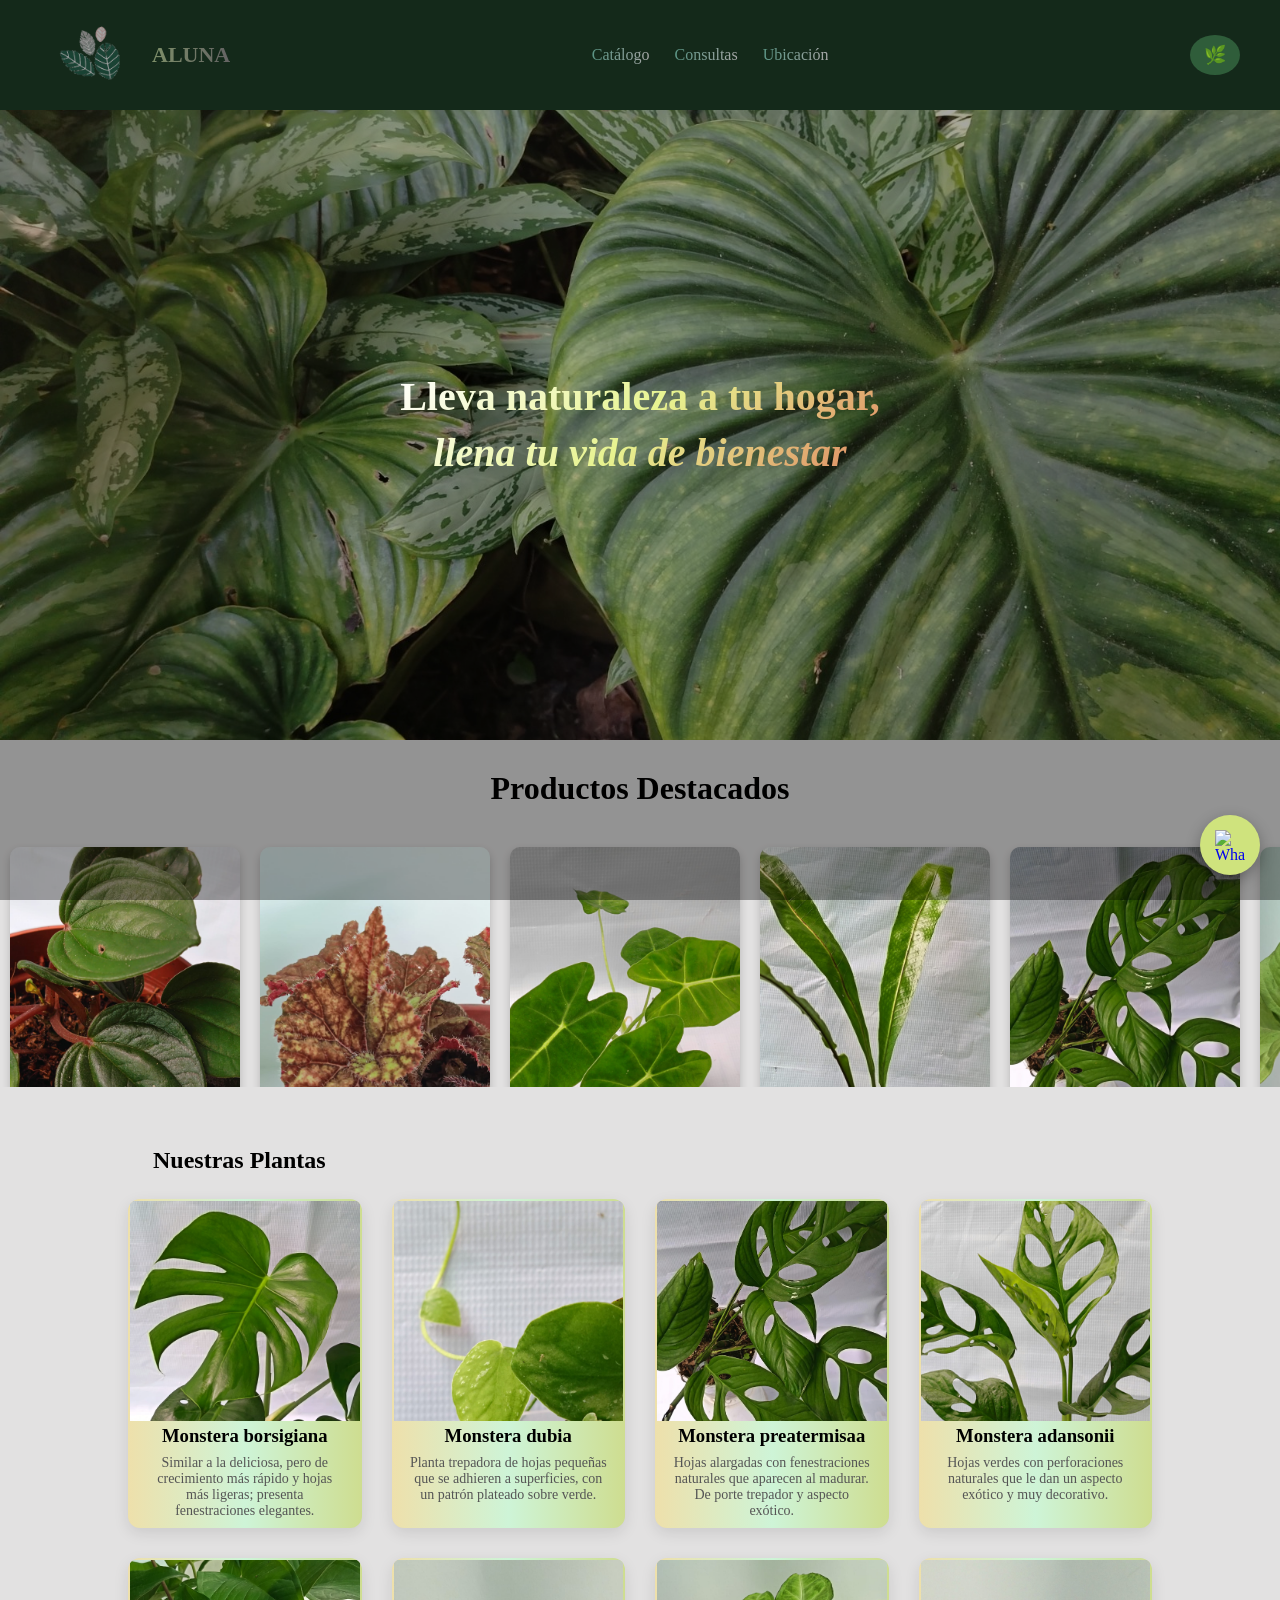
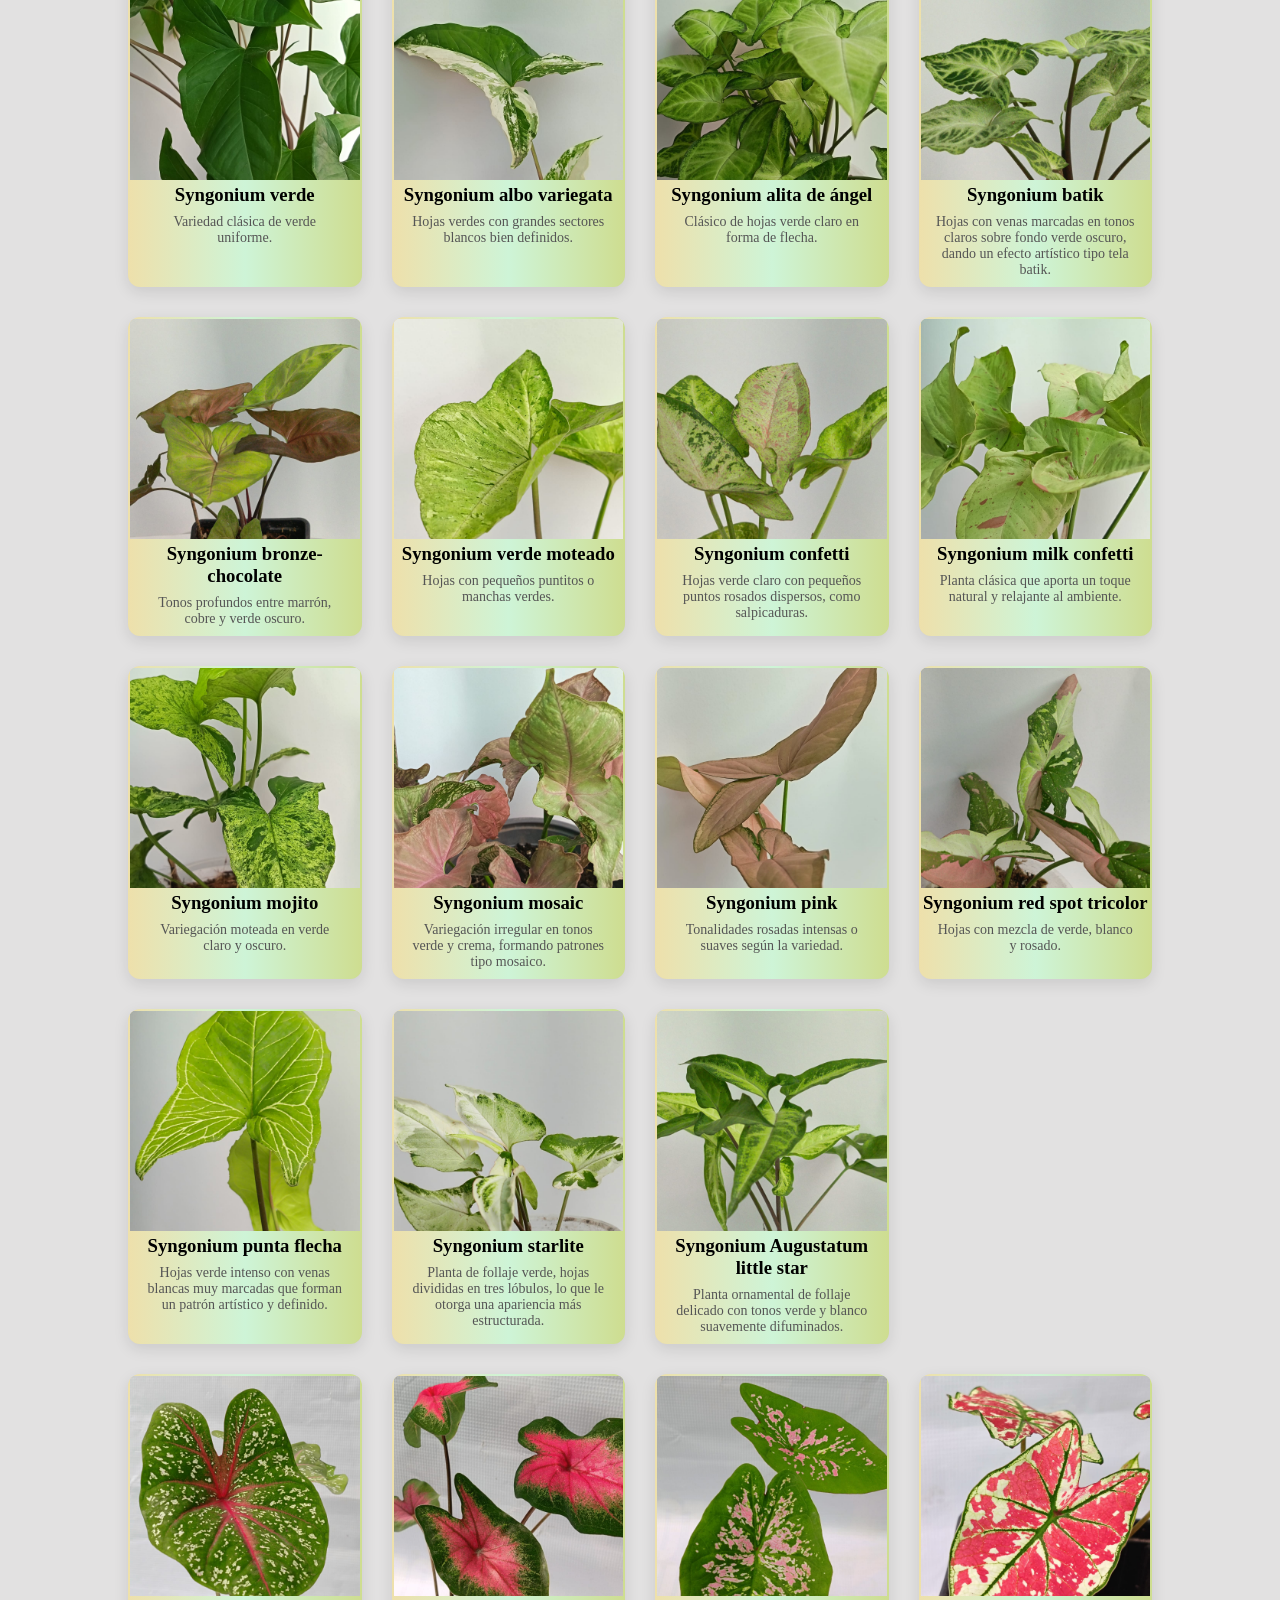
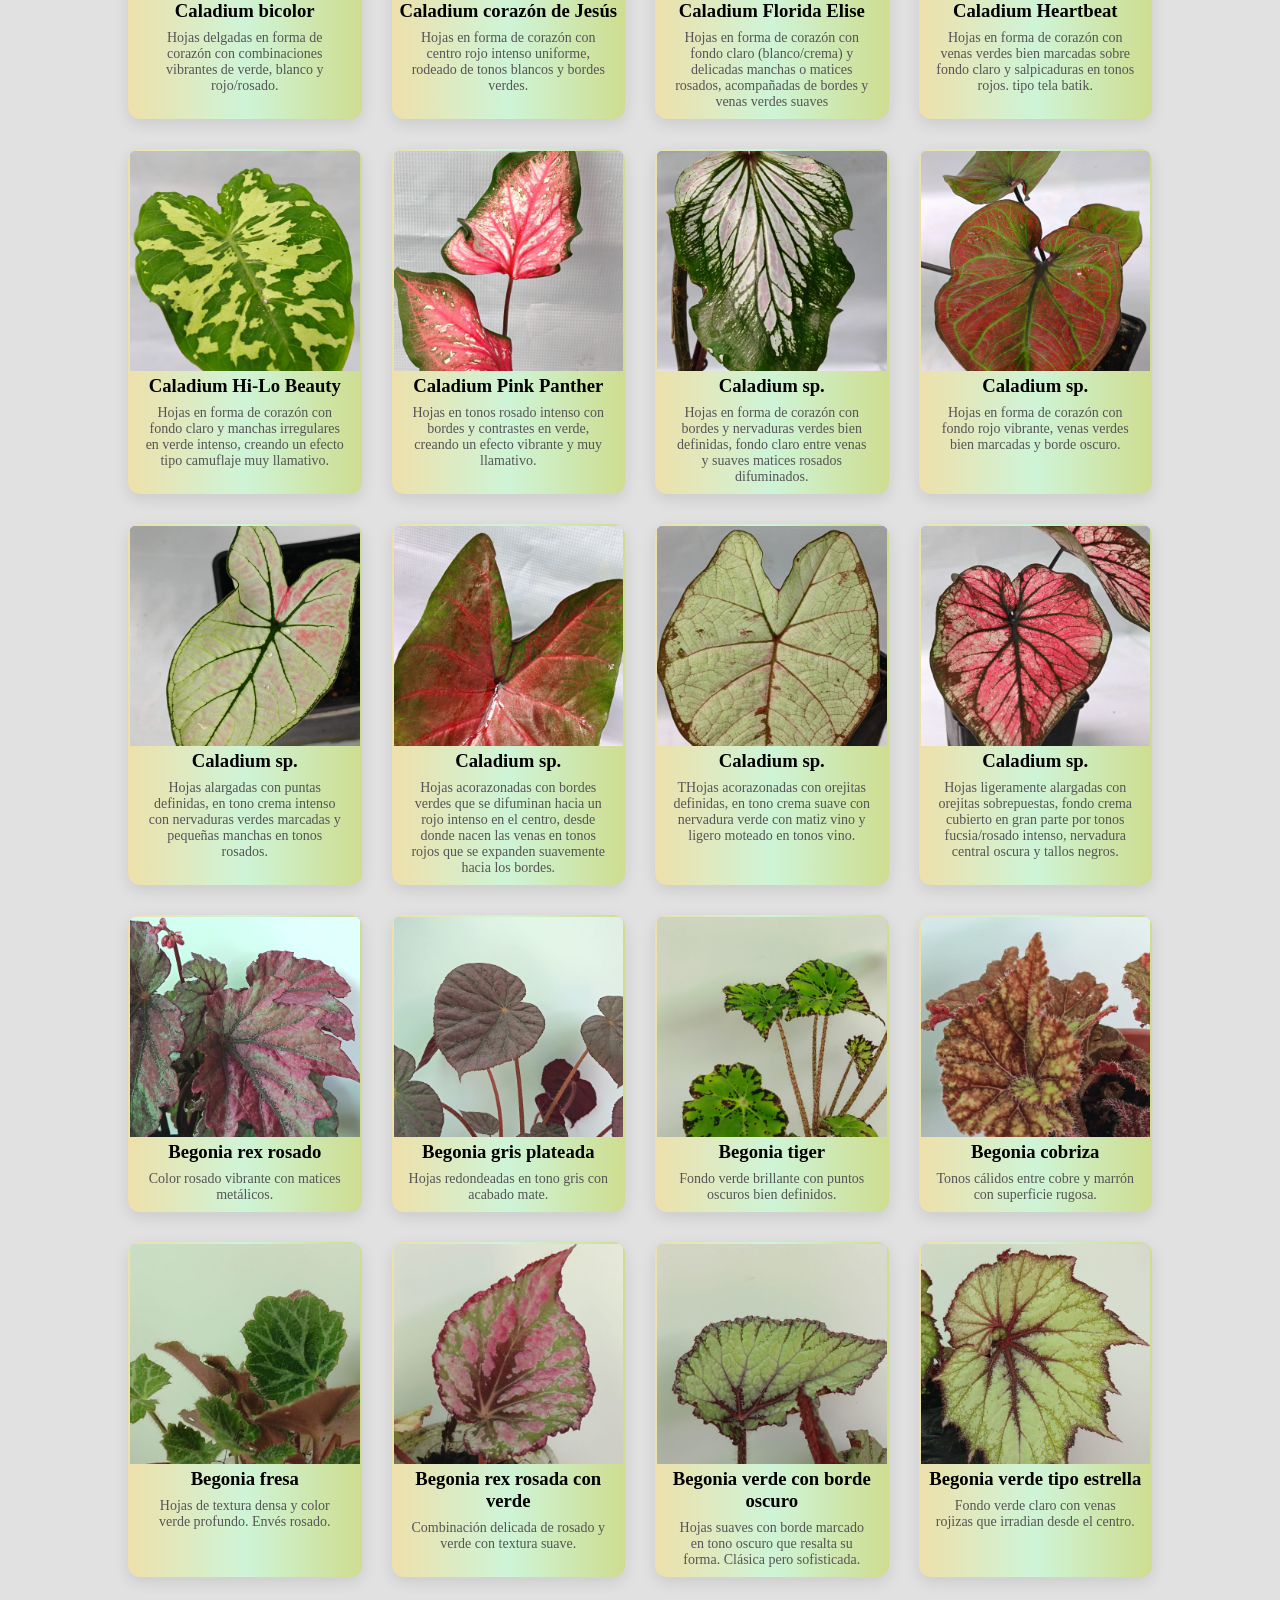
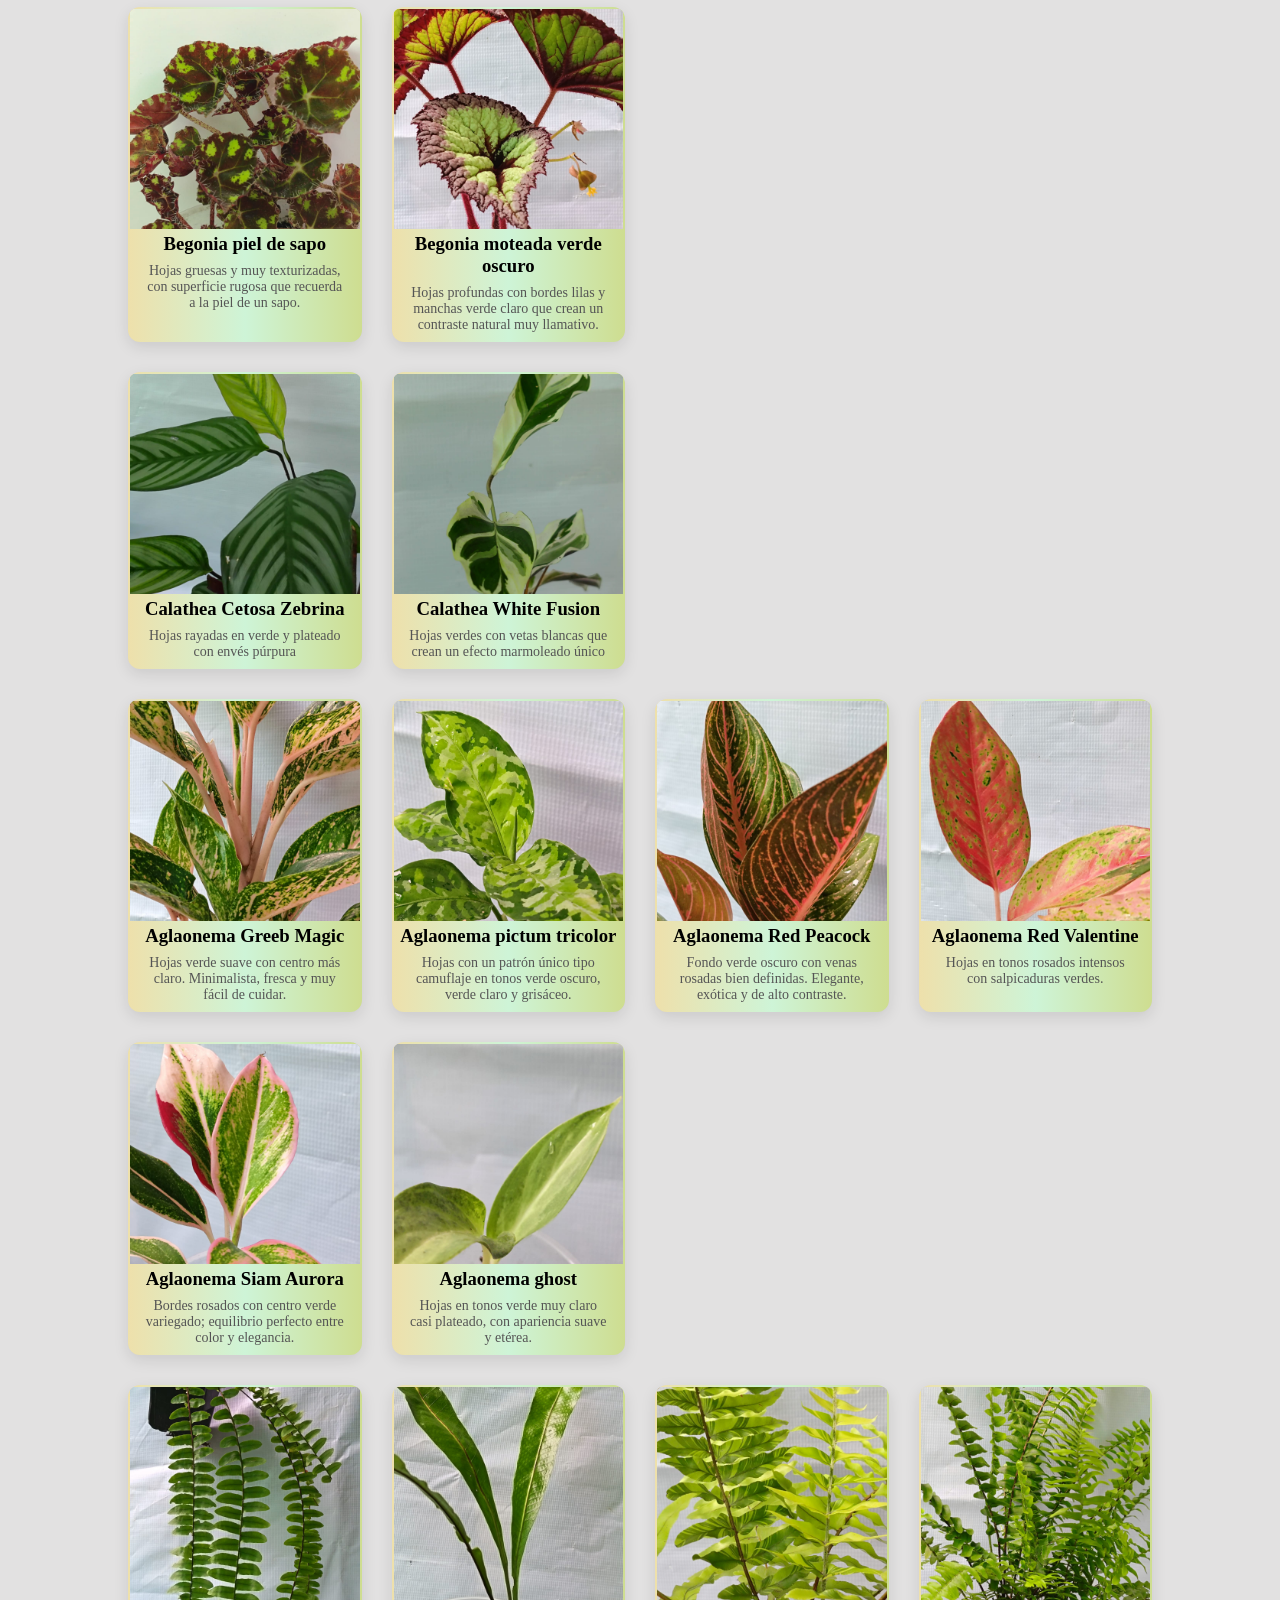
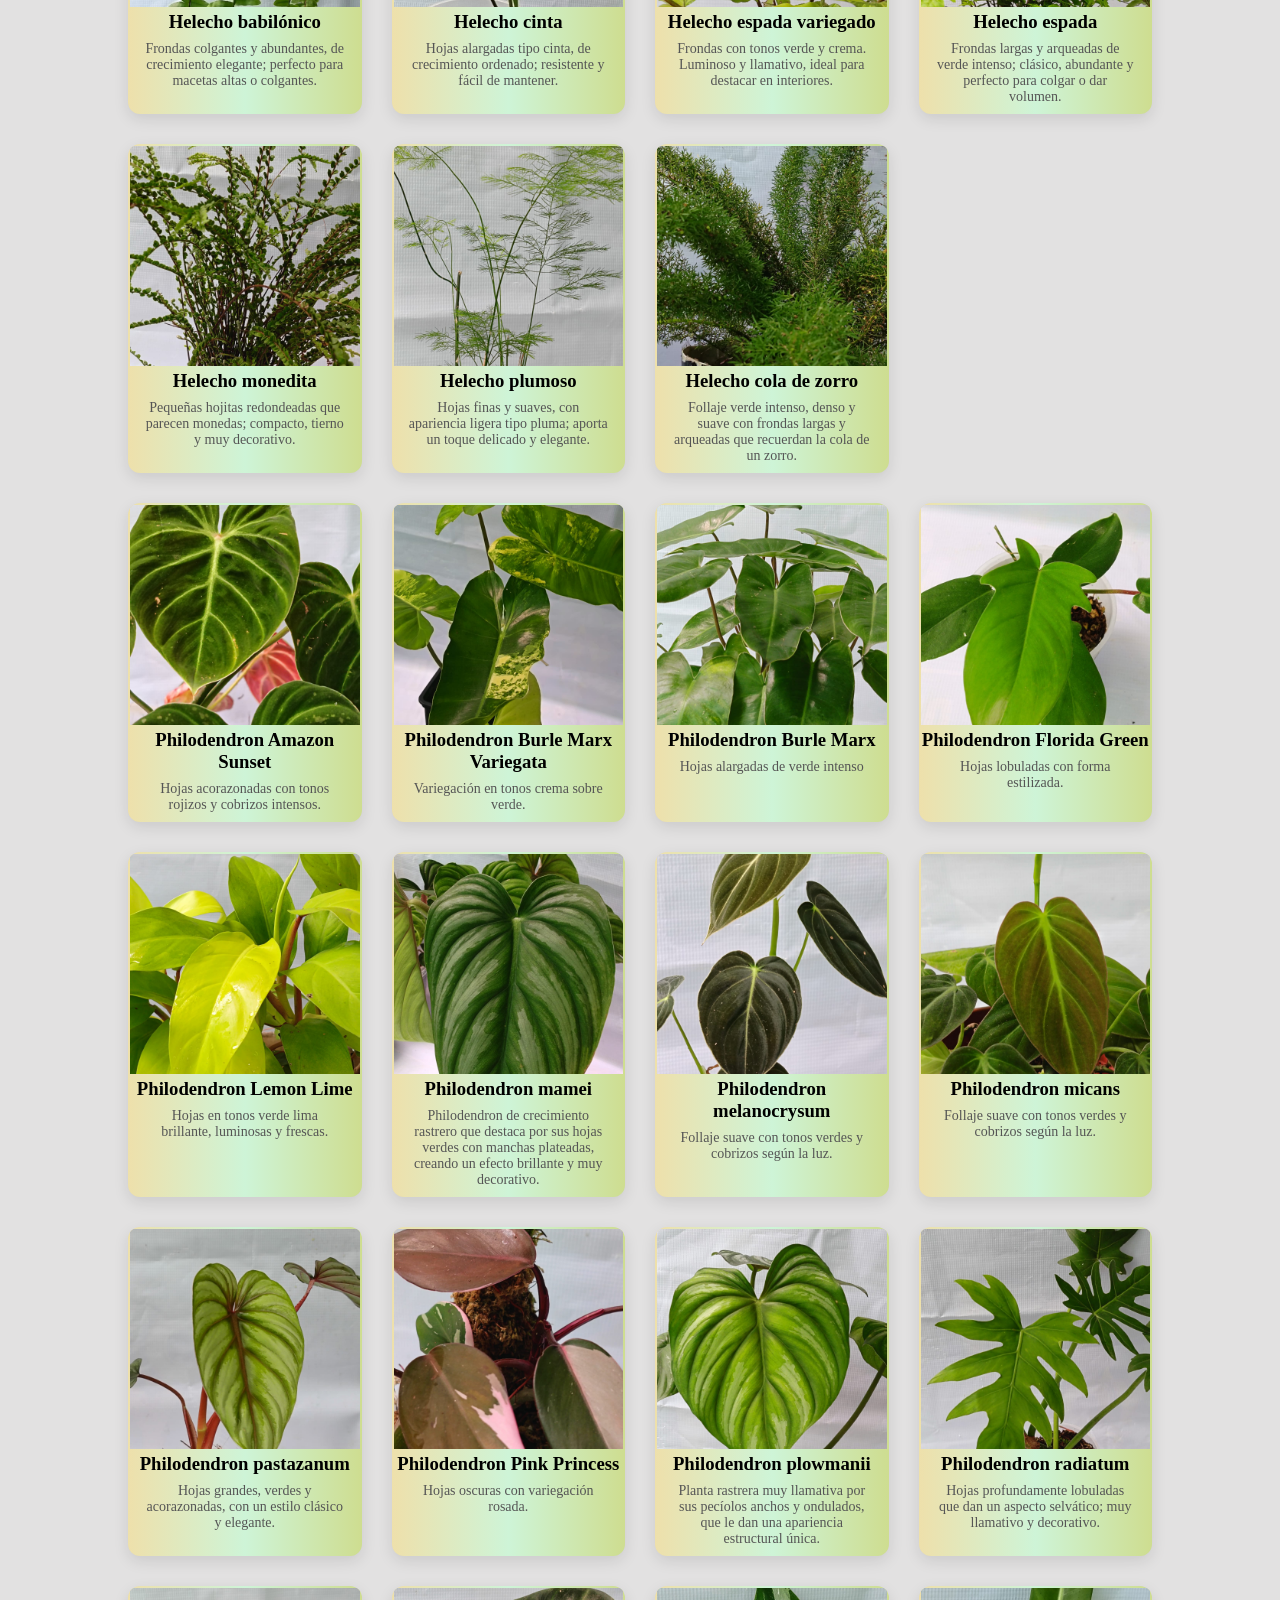
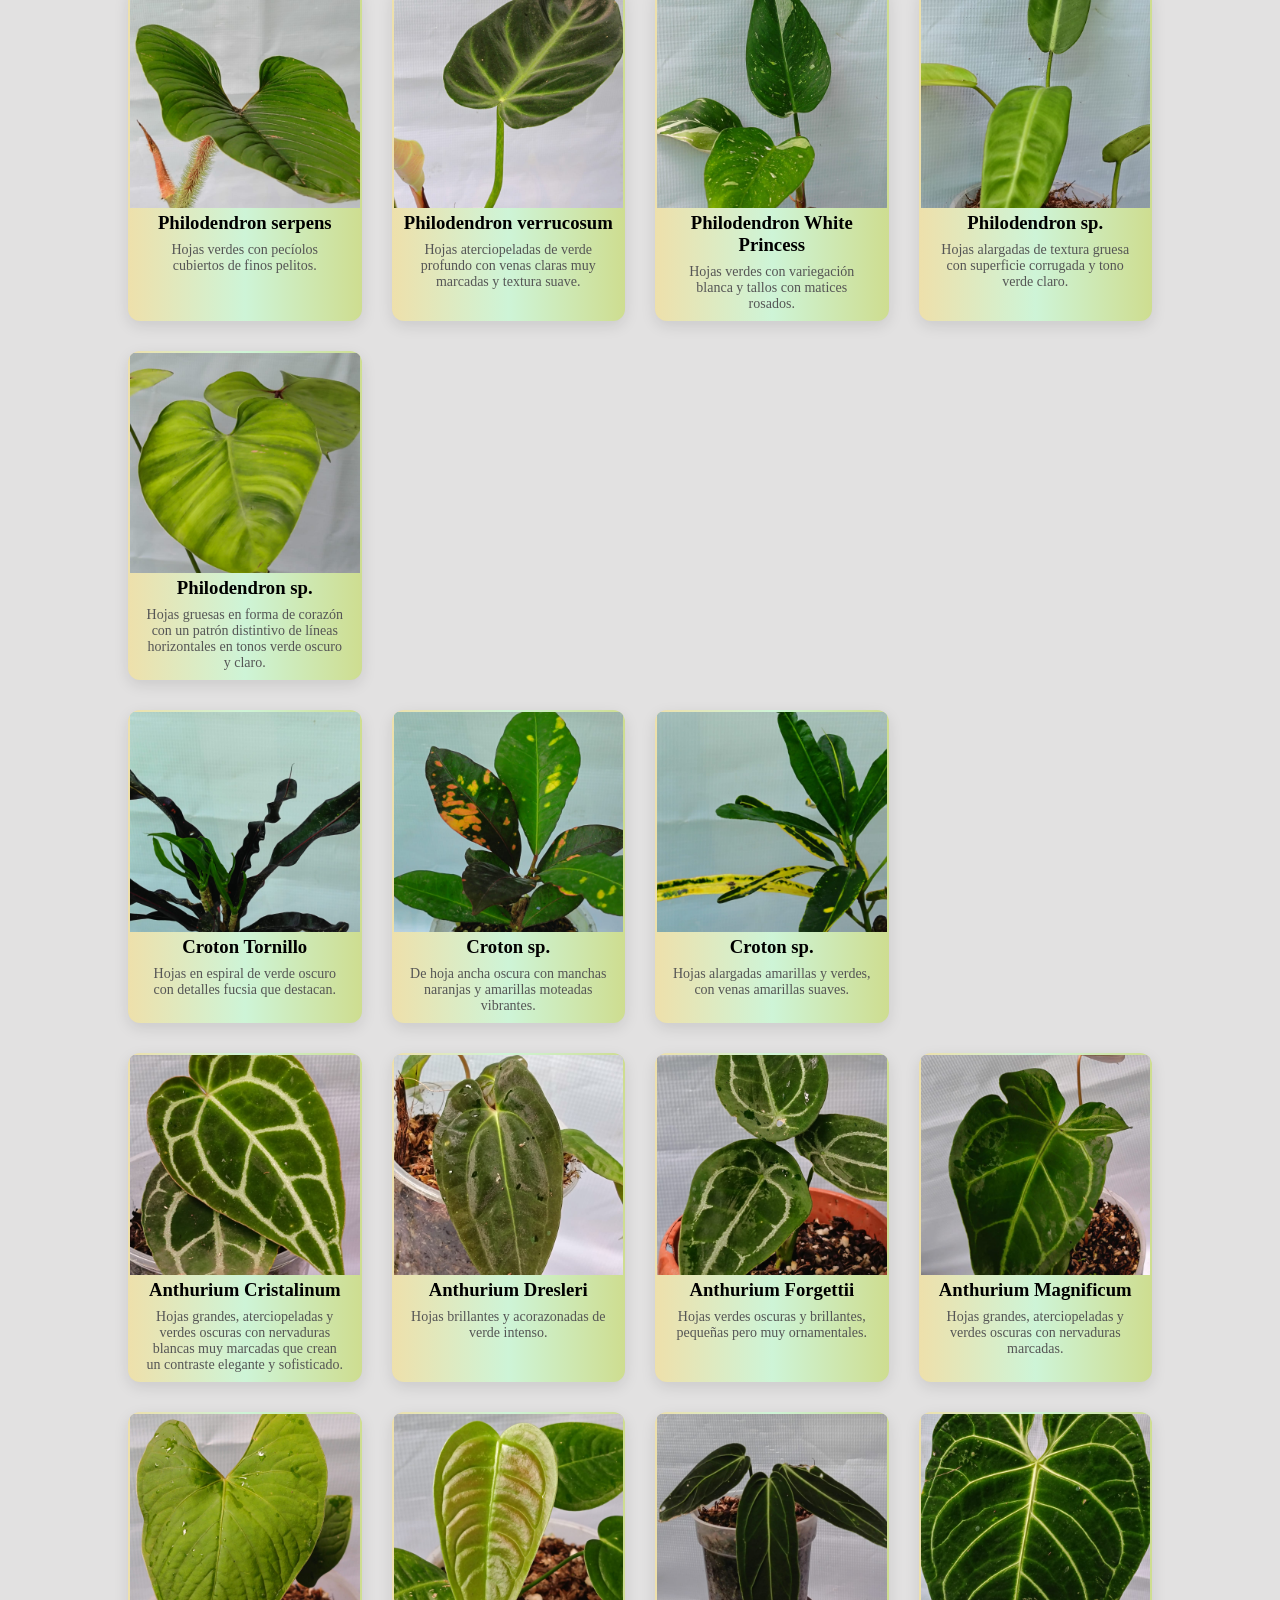
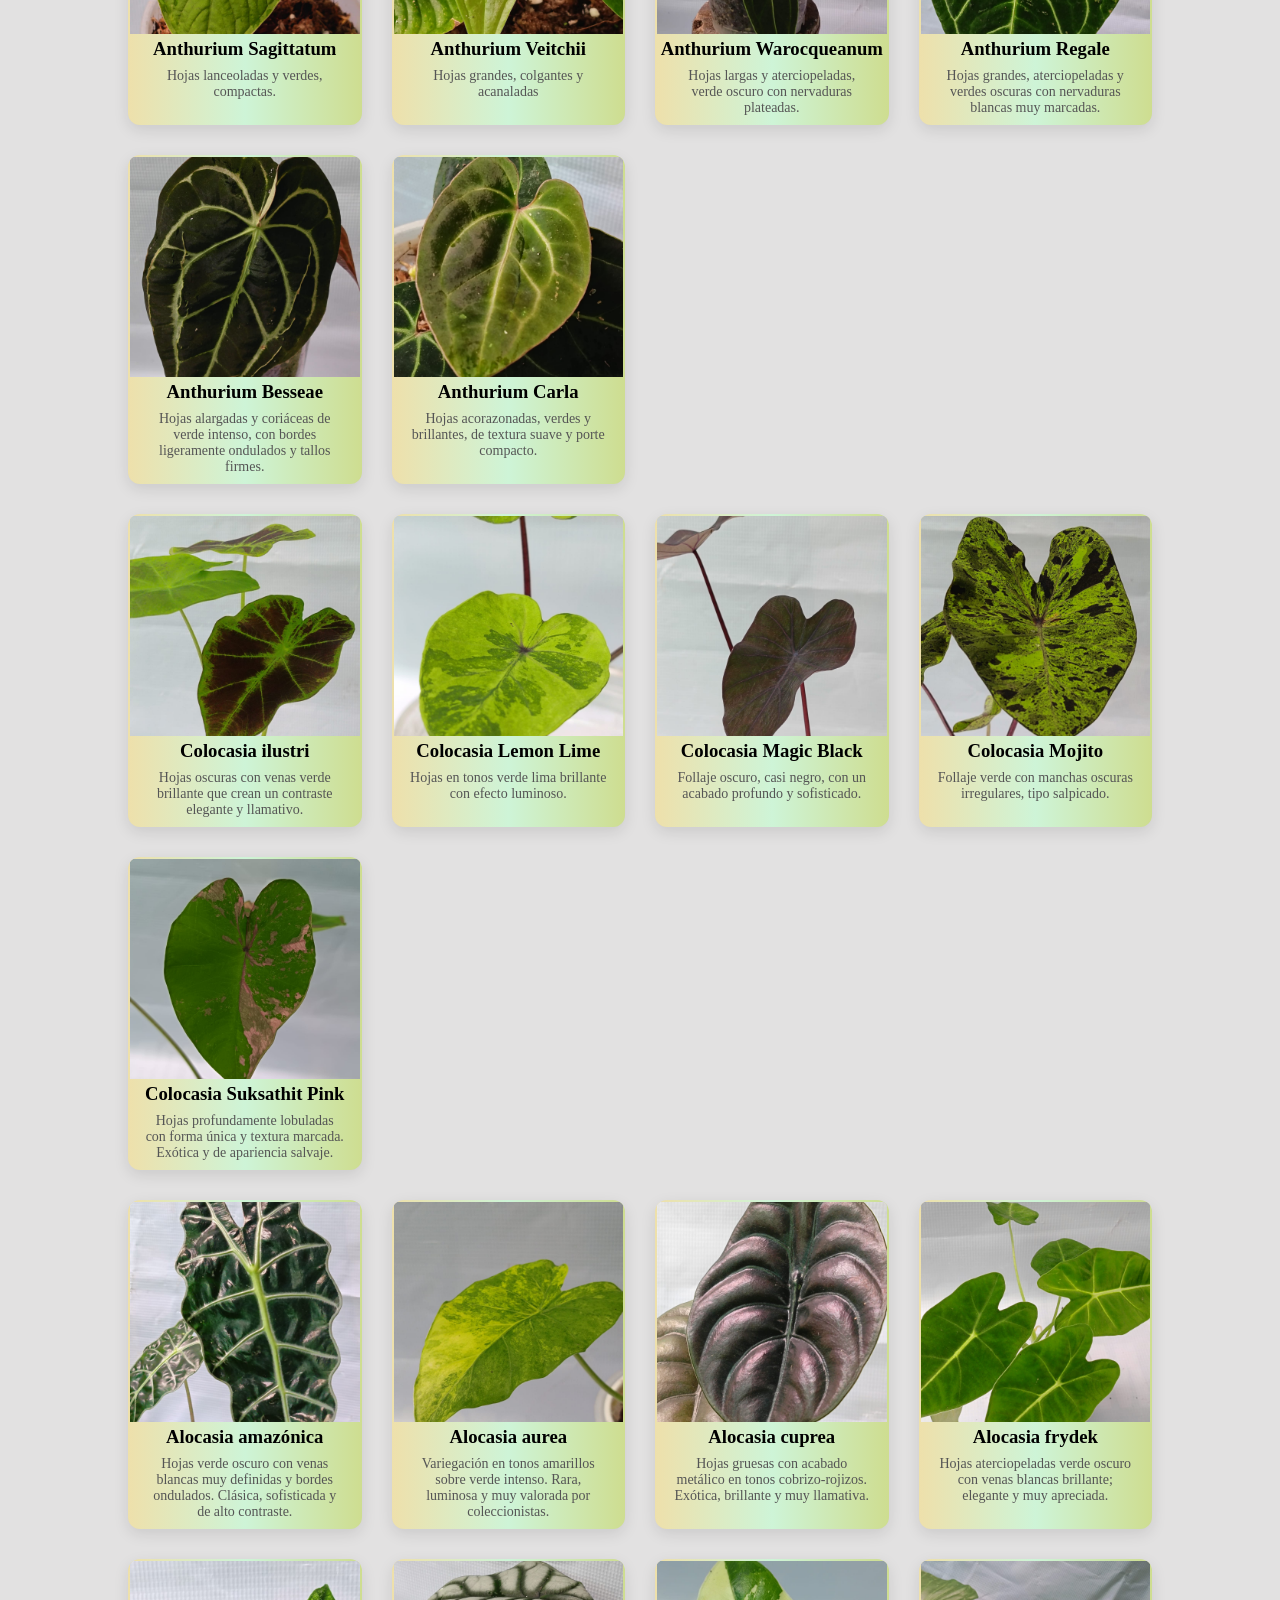
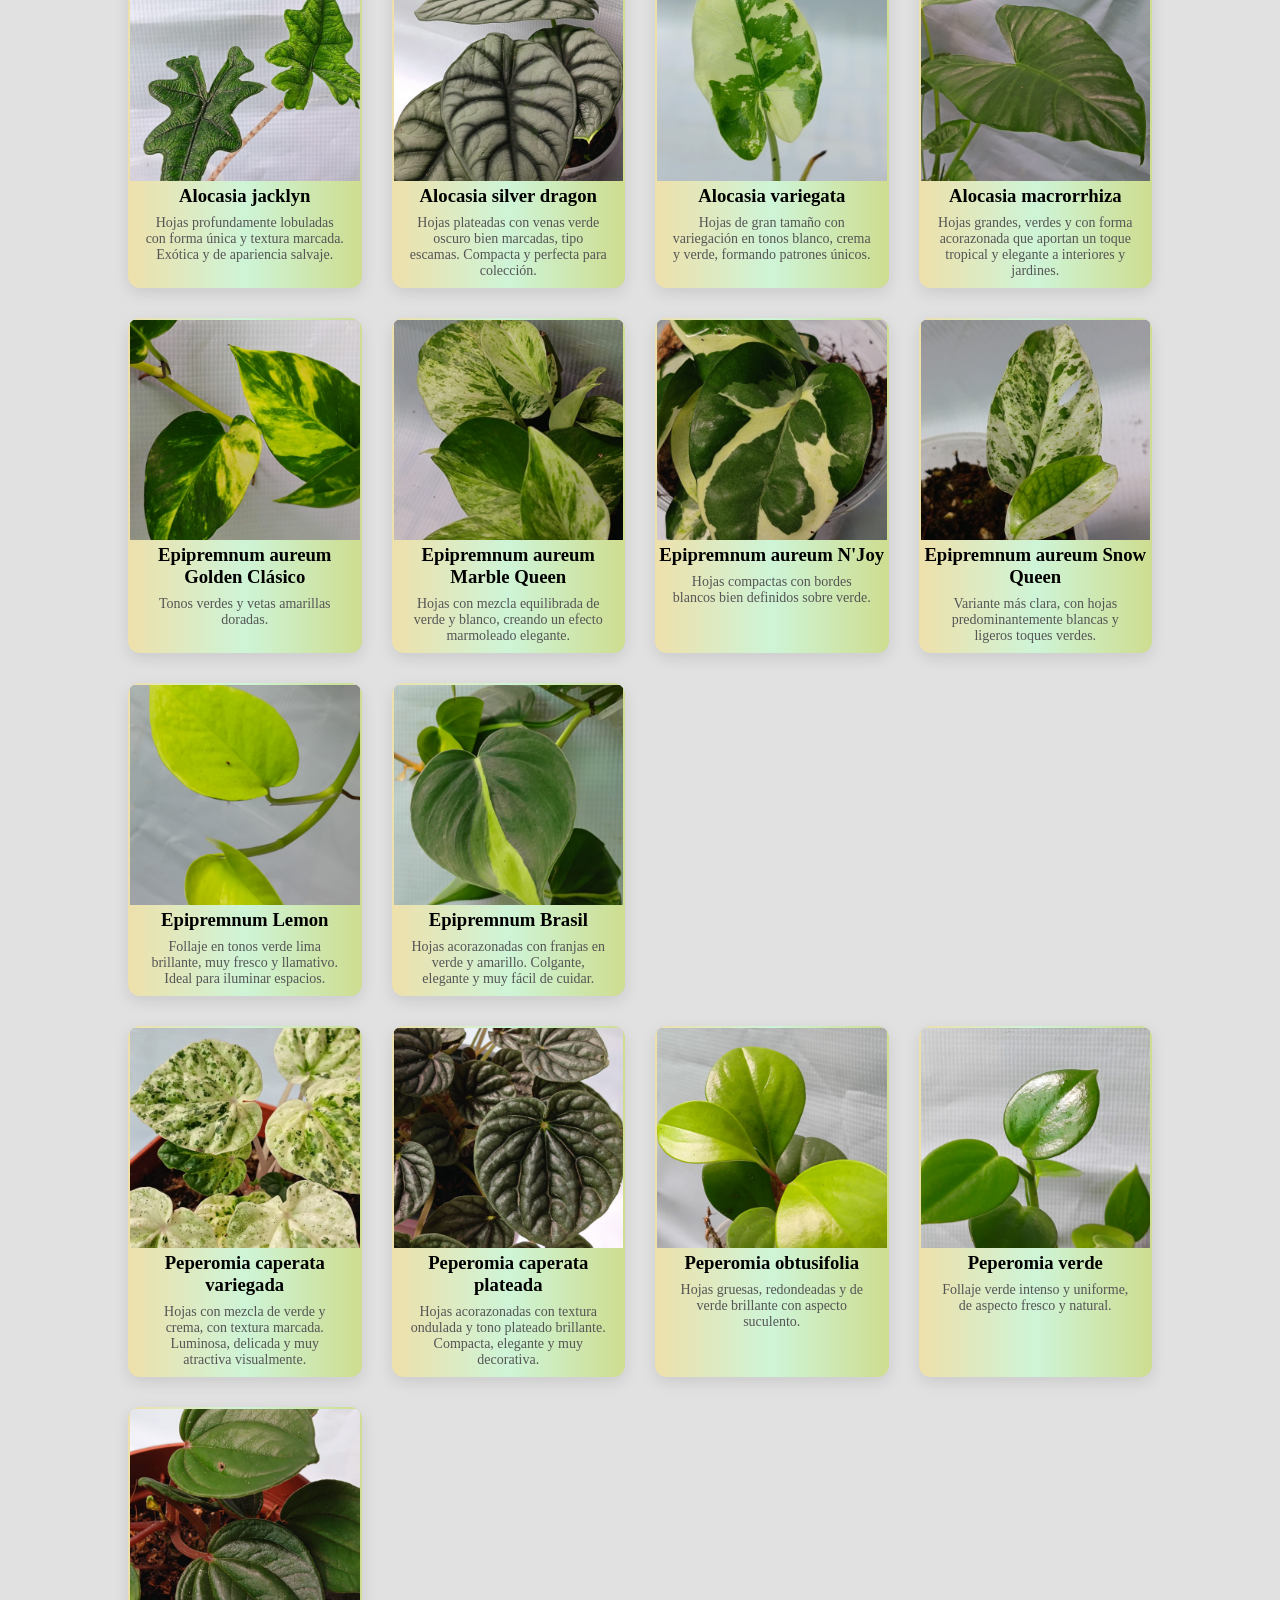
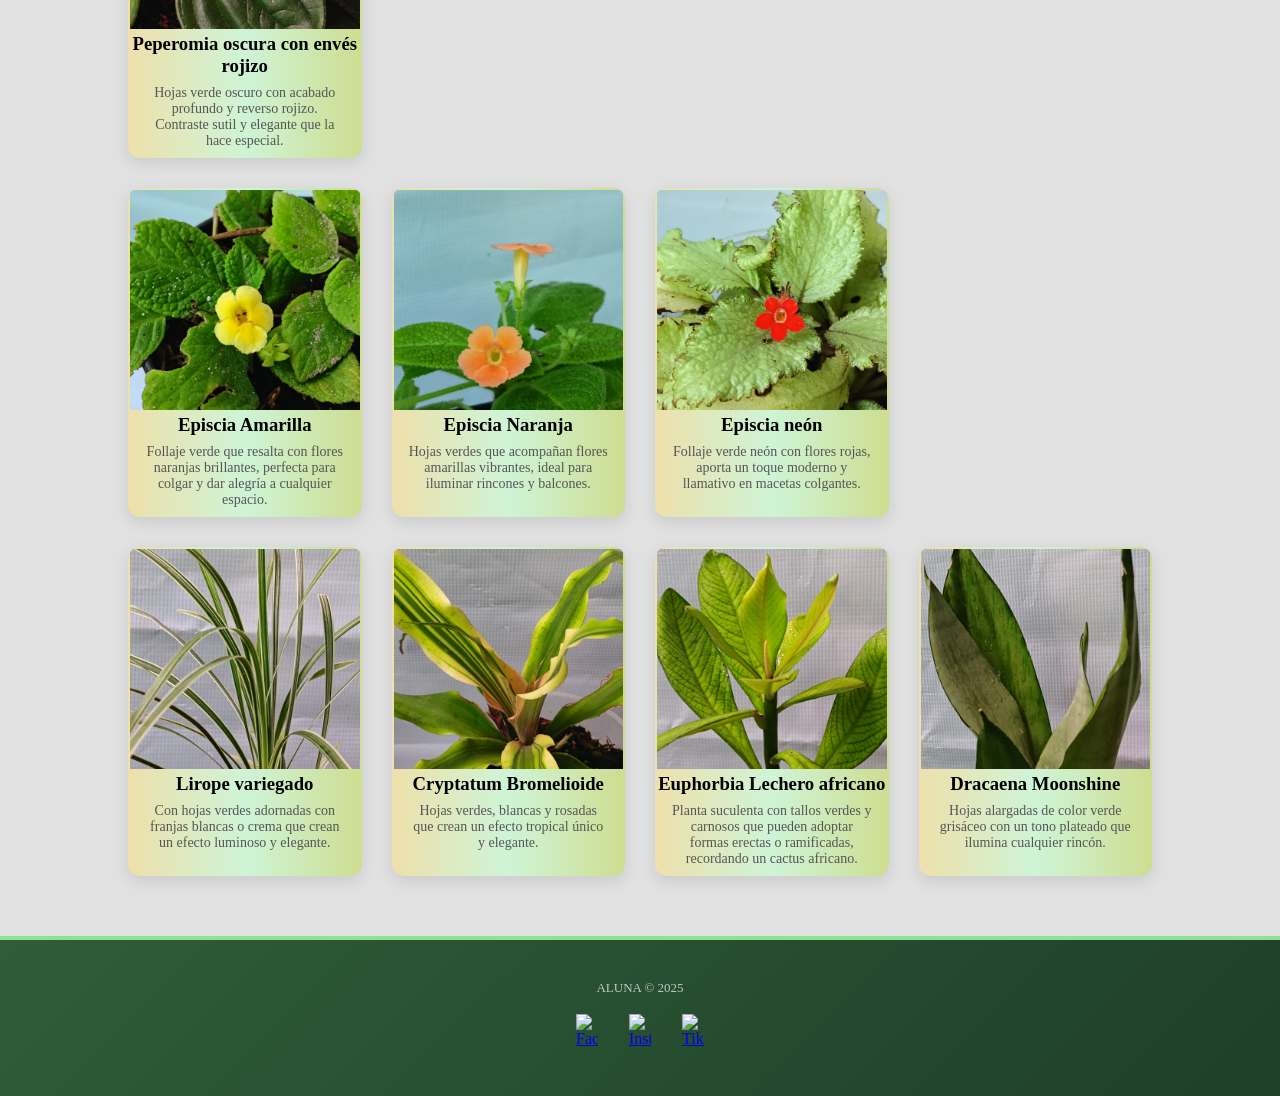
==== commit b5c18c07: "Primera version completa" ====
--- a/index.html
+++ b/index.html
@@ -83,7 +83,7 @@
                     <a href="#helechos"><img src="img/Helechoicono.png" class="icono">Helechos</a>
                     <a href="#philodendron"><img src="img/Philodendronicono.png" class="icono">Philodendron</a>
                     <a href="#croton"><img src="img/Crotonicono.png" class="icono">Croton</a>
-                    <a href="#"><img src="img/Anthuriumicono.png" class="icono">Anthurium</a>
+                    <a href="#anthurium"><img src="img/Anthuriumicono.png" class="icono">Anthurium</a>
                     <a href="#colocasia"><img src="img/Colocasiaicono.png" class="icono">Colocasia</a>
                     <a href="#alocasia"><img src="img/Alocasiaicono.png" class="icono">Alocasia</a>
                     <a href="#epipremnum"><img src="img/Epipremnumicono.png" class="icono">Epipremnum</a>
@@ -130,7 +130,20 @@
                         <div class="slide"><img src="img/Helecho monedita.jpeg" alt="Planta5"></div>
                         <div class="slide"><img src="img/Colocasia Lemon Lime.jpeg" alt="Planta5"></div>
                     </div>
+                </div>
             </section>
+
+            <div class="whatsapp-carrusel" style="margin-bottom: -35px; position: fixed;
+    bottom: 60px;
+    right: 20px;
+    z-index: 9999;">
+                <div class="whatsapp-track " style="text-align: center;">
+                    <a href="https://wa.me/51967203776" target="_blank">
+                        <img src="https://cdn-icons-png.flaticon.com/512/733/733585.png" alt="WhatsApp">
+                    </a>
+                </div>
+            </div>
+
             <section class="productos">
 
                 <h2>Nuestras Plantas</h2>
--- a/css/index.css
+++ b/css/index.css
@@ -82,6 +82,28 @@
 #modoOscuroToggle:checked~* {
     background: #121212;
     color: white;
+}
+
+.whatsapp-carrusel a {
+    display: flex;
+    align-items: center;
+    justify-content: center;
+    width: 60px;
+    height: 60px;
+    background: #cfe37d;
+    border-radius: 50%;
+    box-shadow: 0 5px 15px rgba(0,0,0,0.3);
+    transition: 0.3s;
+}
+
+.whatsapp-carrusel img {
+    width: 30px;
+    height: 30px;
+}
+
+.whatsapp-carrusel a:hover {
+    transform: scale(1.1);
+    background: #1ebe5d;
 }
 
 .productos section:target {
@@ -262,7 +284,7 @@
     padding-bottom: 20px;
     position: relative;
     padding: 2px;
-    background-image: linear-gradient(90deg, #abeeab, #cef4d7, #8ef18e);
+    background-image: linear-gradient(90deg, #eee0ab, #cef4d7, #cedd90);
     background-origin: border-box;
     background-clip: border-box;
 }
@@ -551,6 +573,10 @@
         margin-right: 0;
     }
 
+    .info {
+        align-items: right;
+    }
+
     /* IMAGEN CENTRAL */
 
     .imagencentral {
@@ -559,7 +585,6 @@
 
     }
 }
-
 
 @media (max-width:768px) {
 
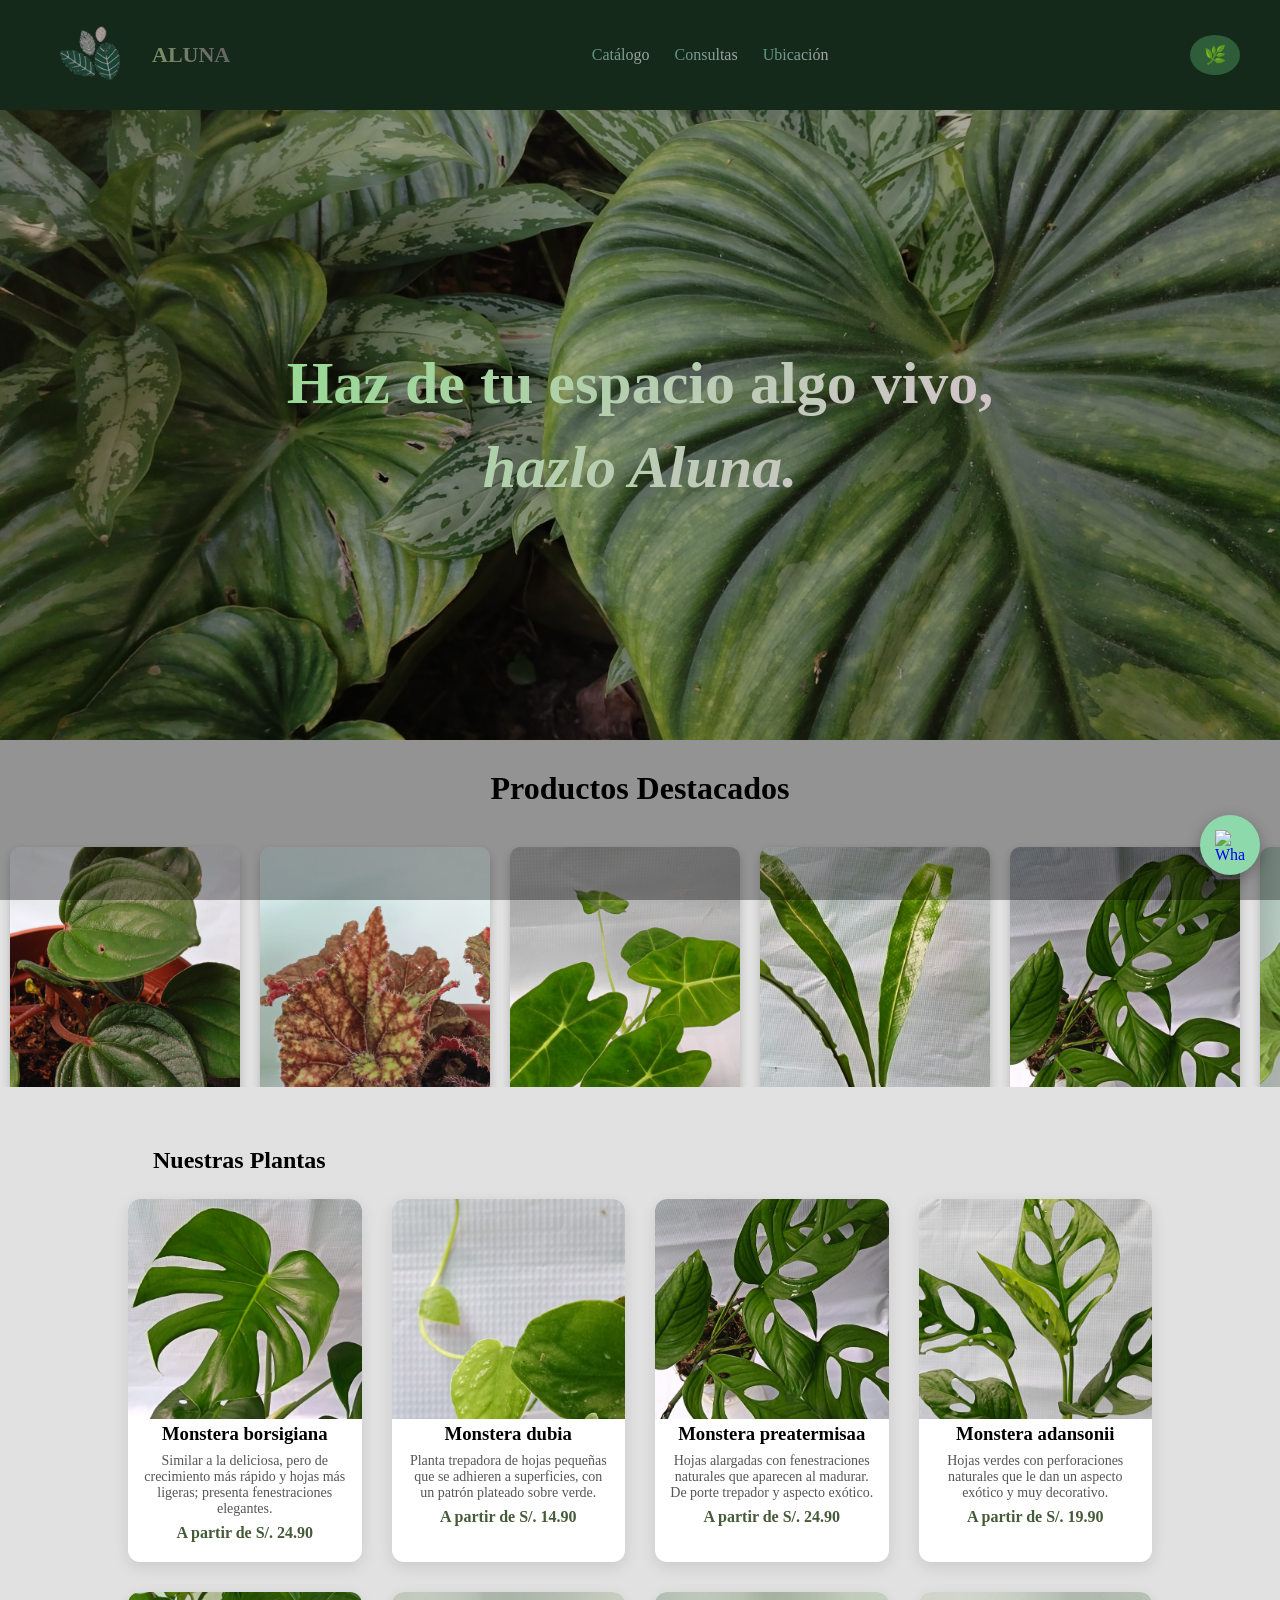
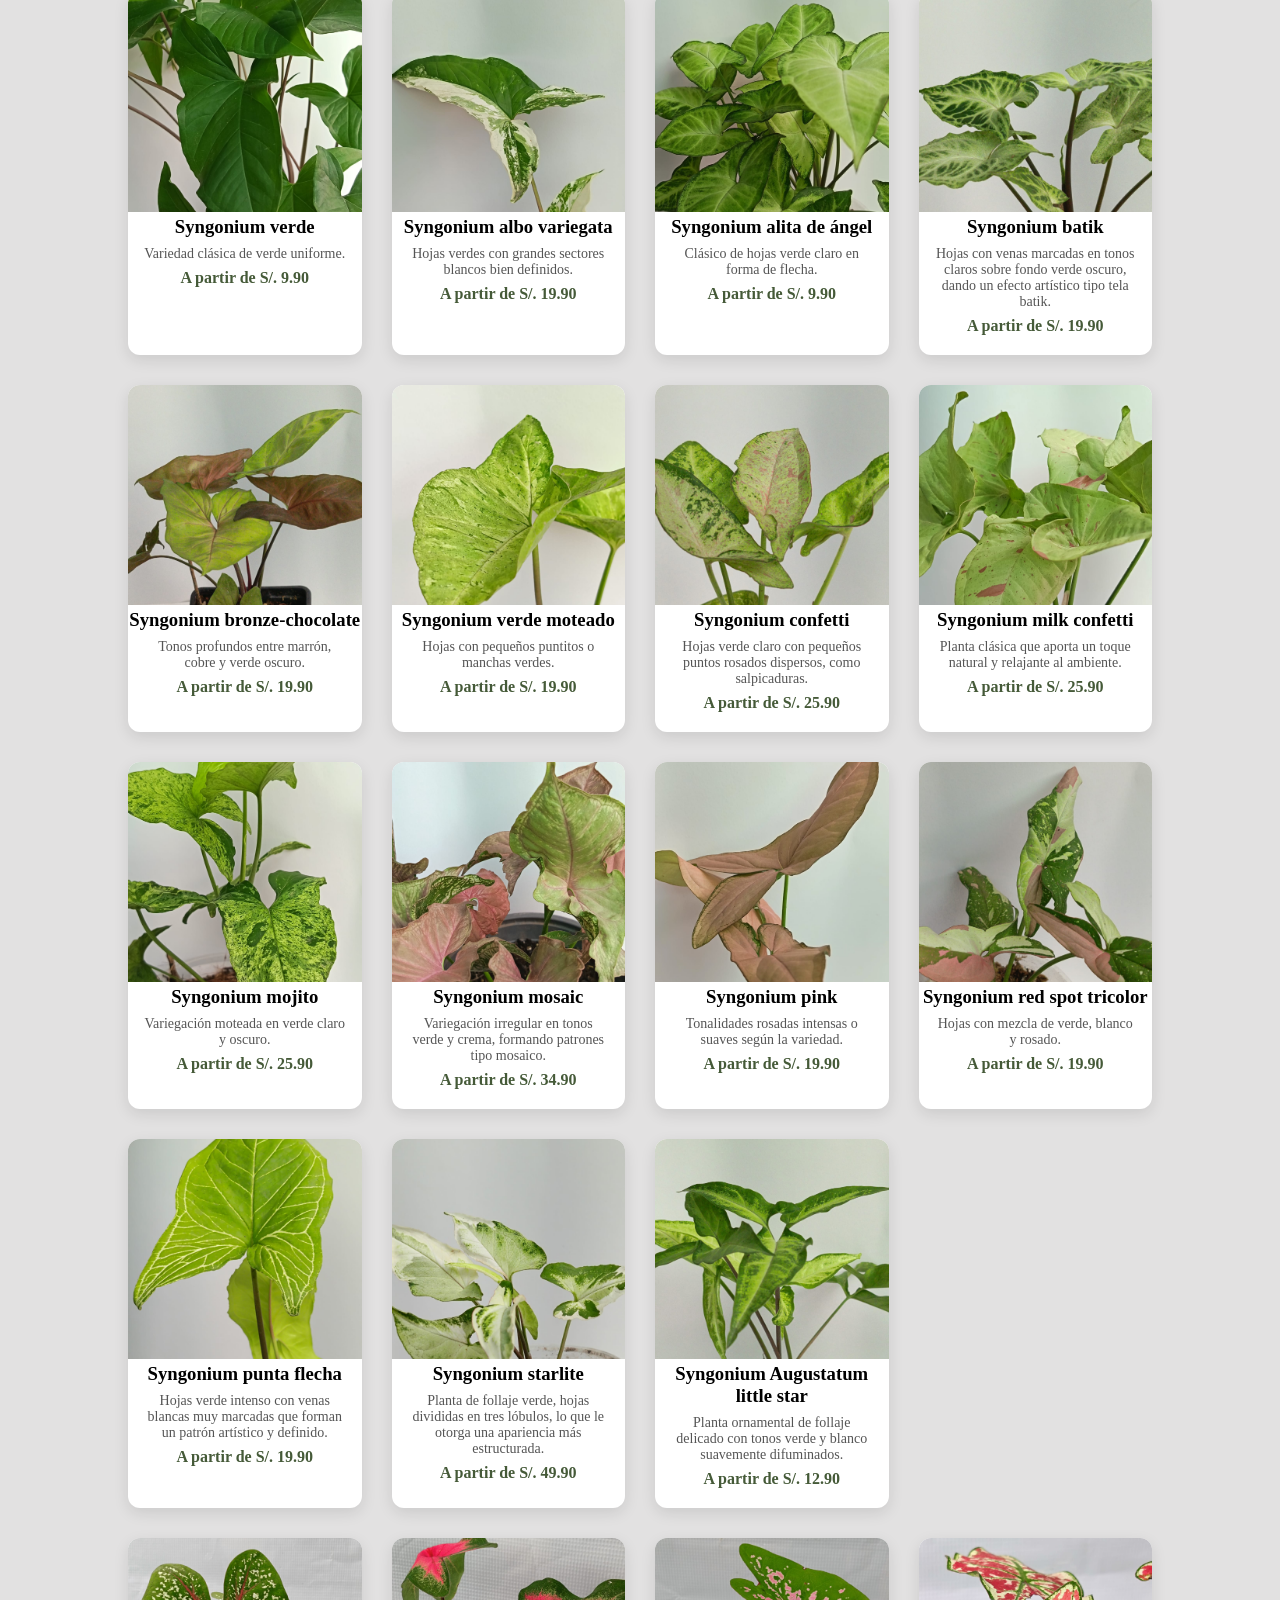
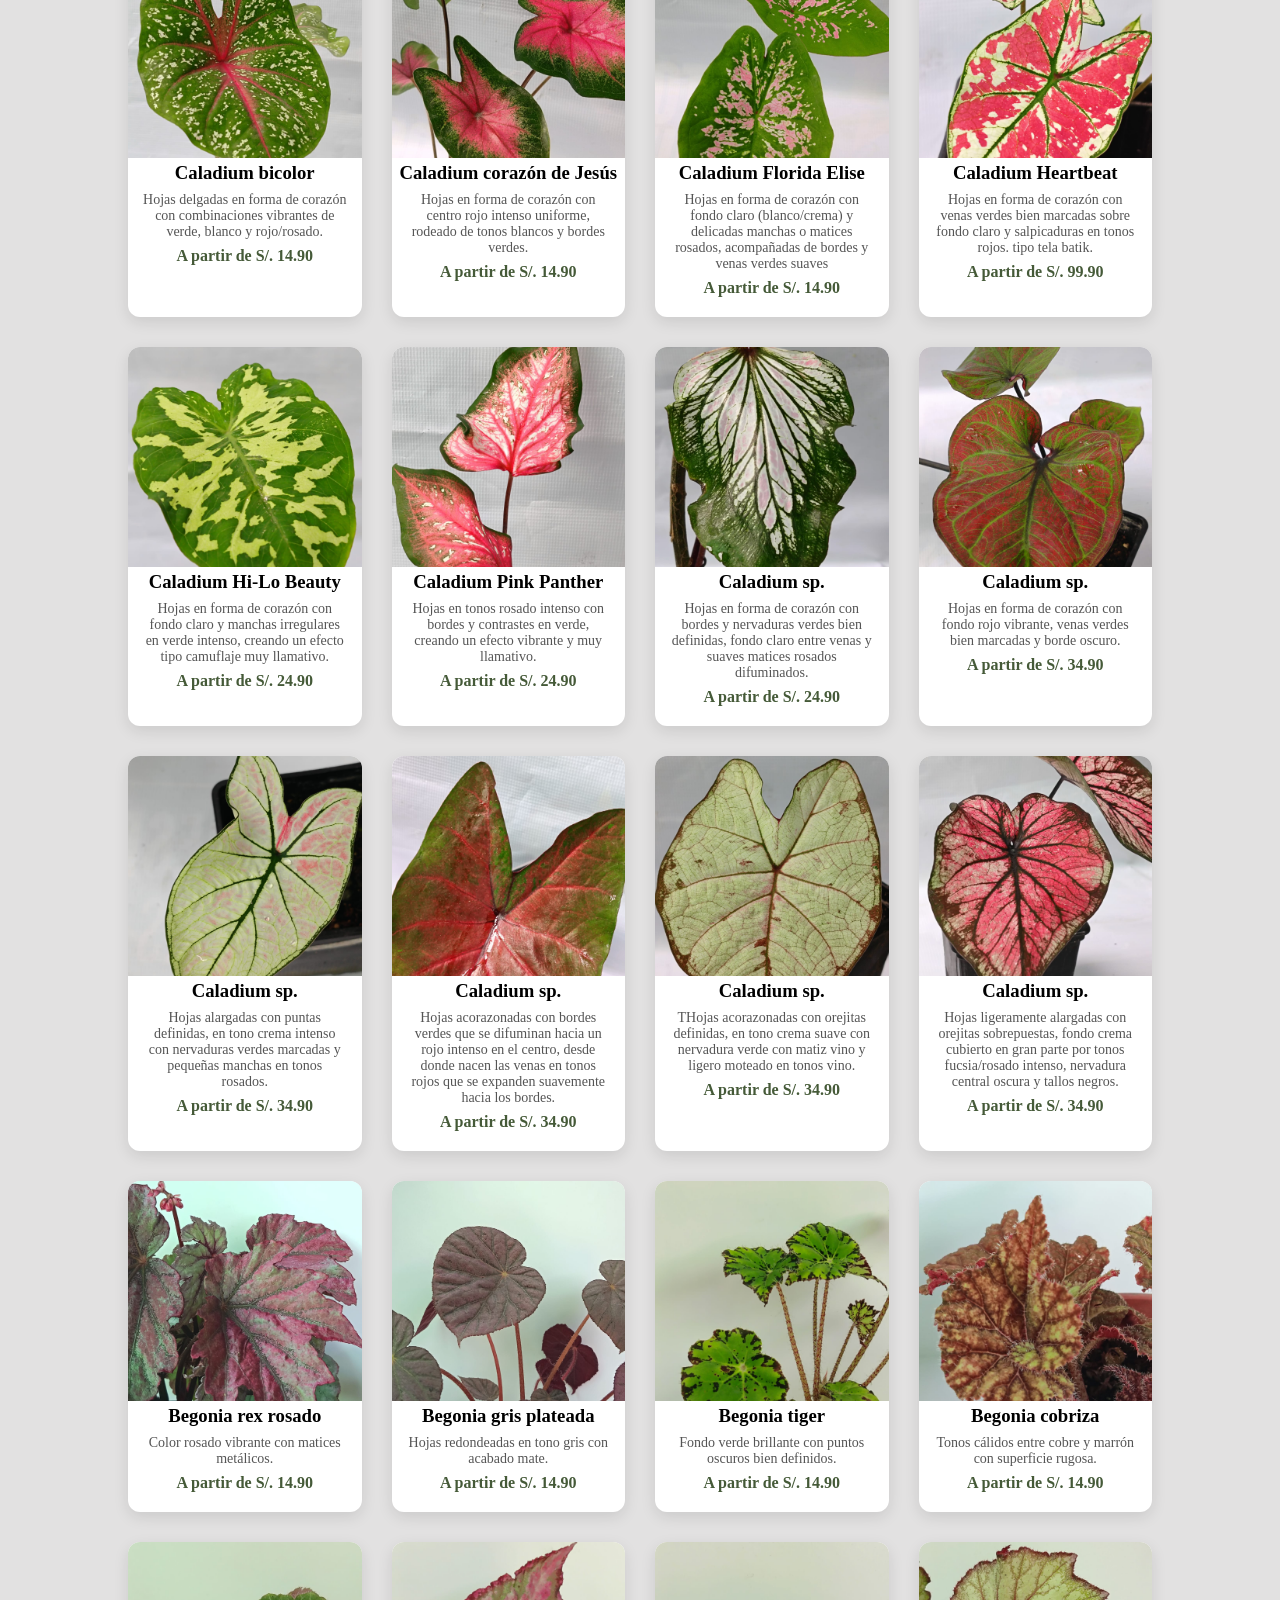
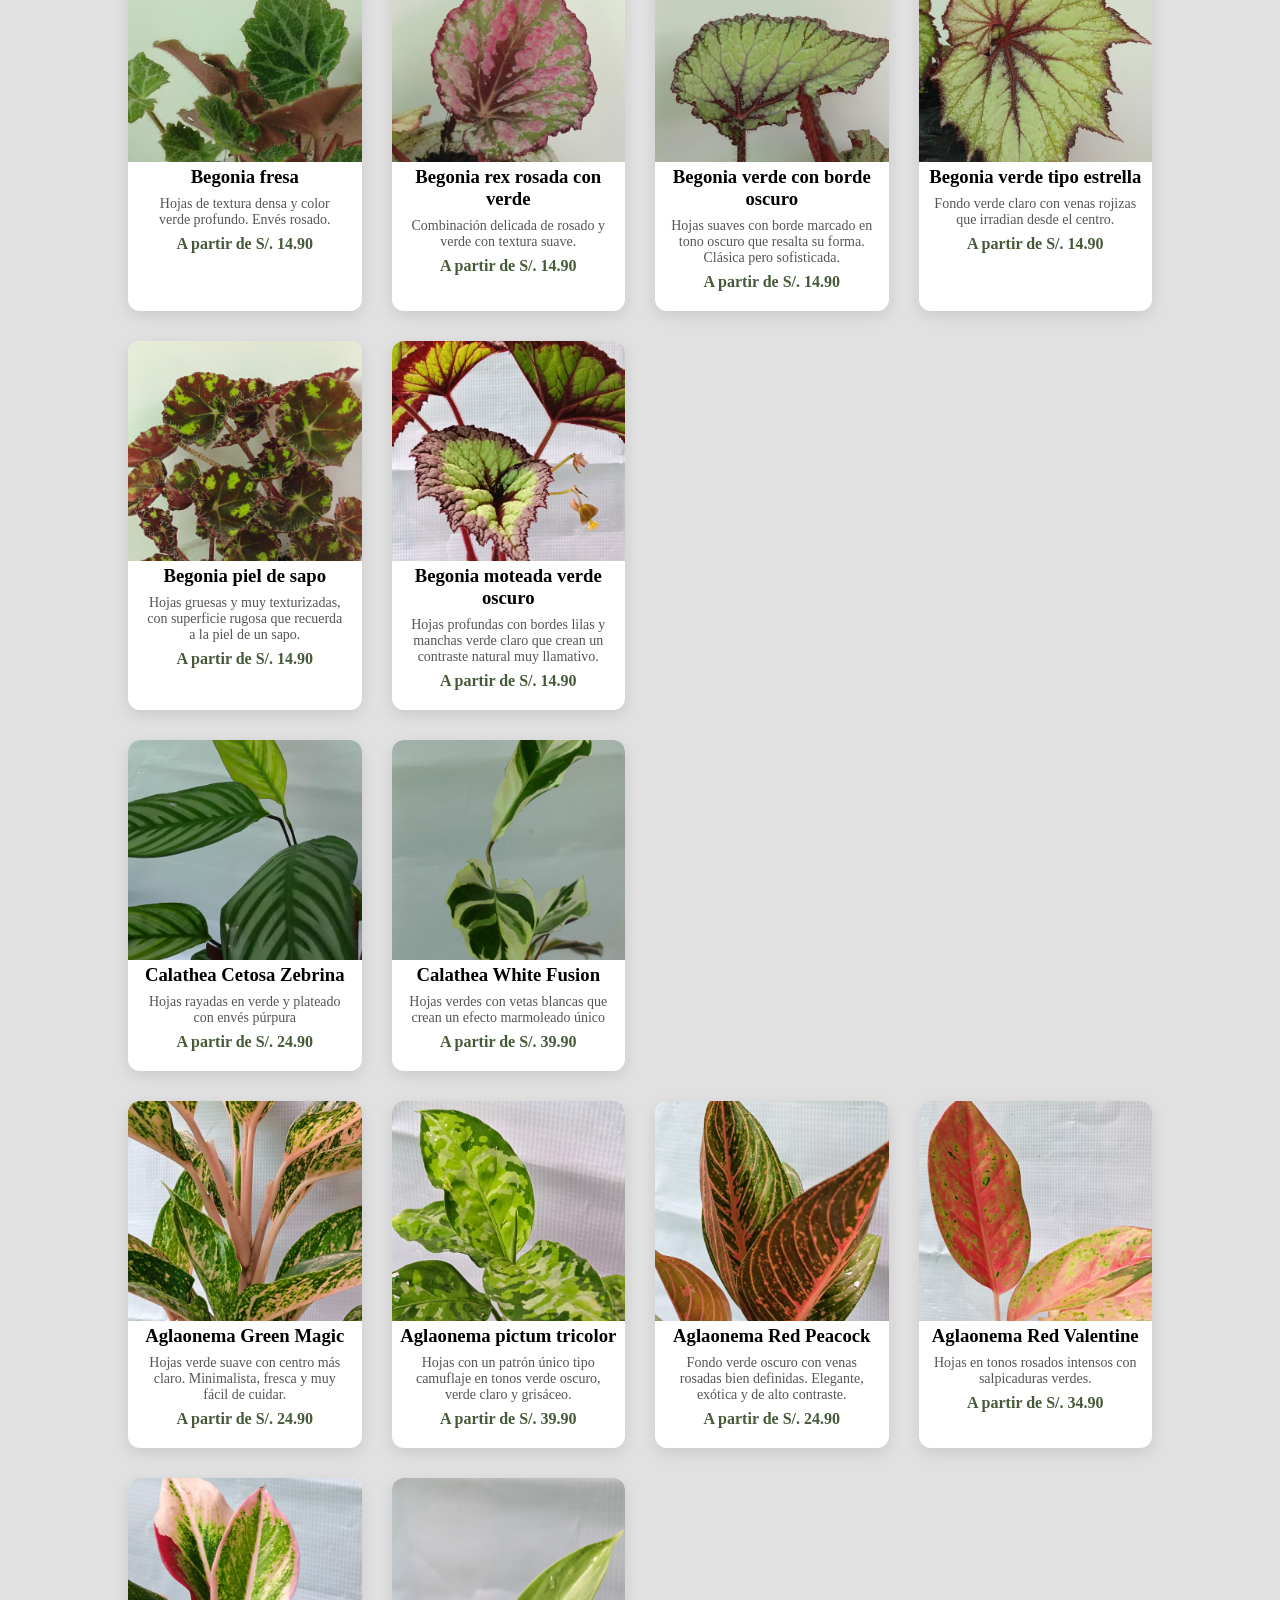
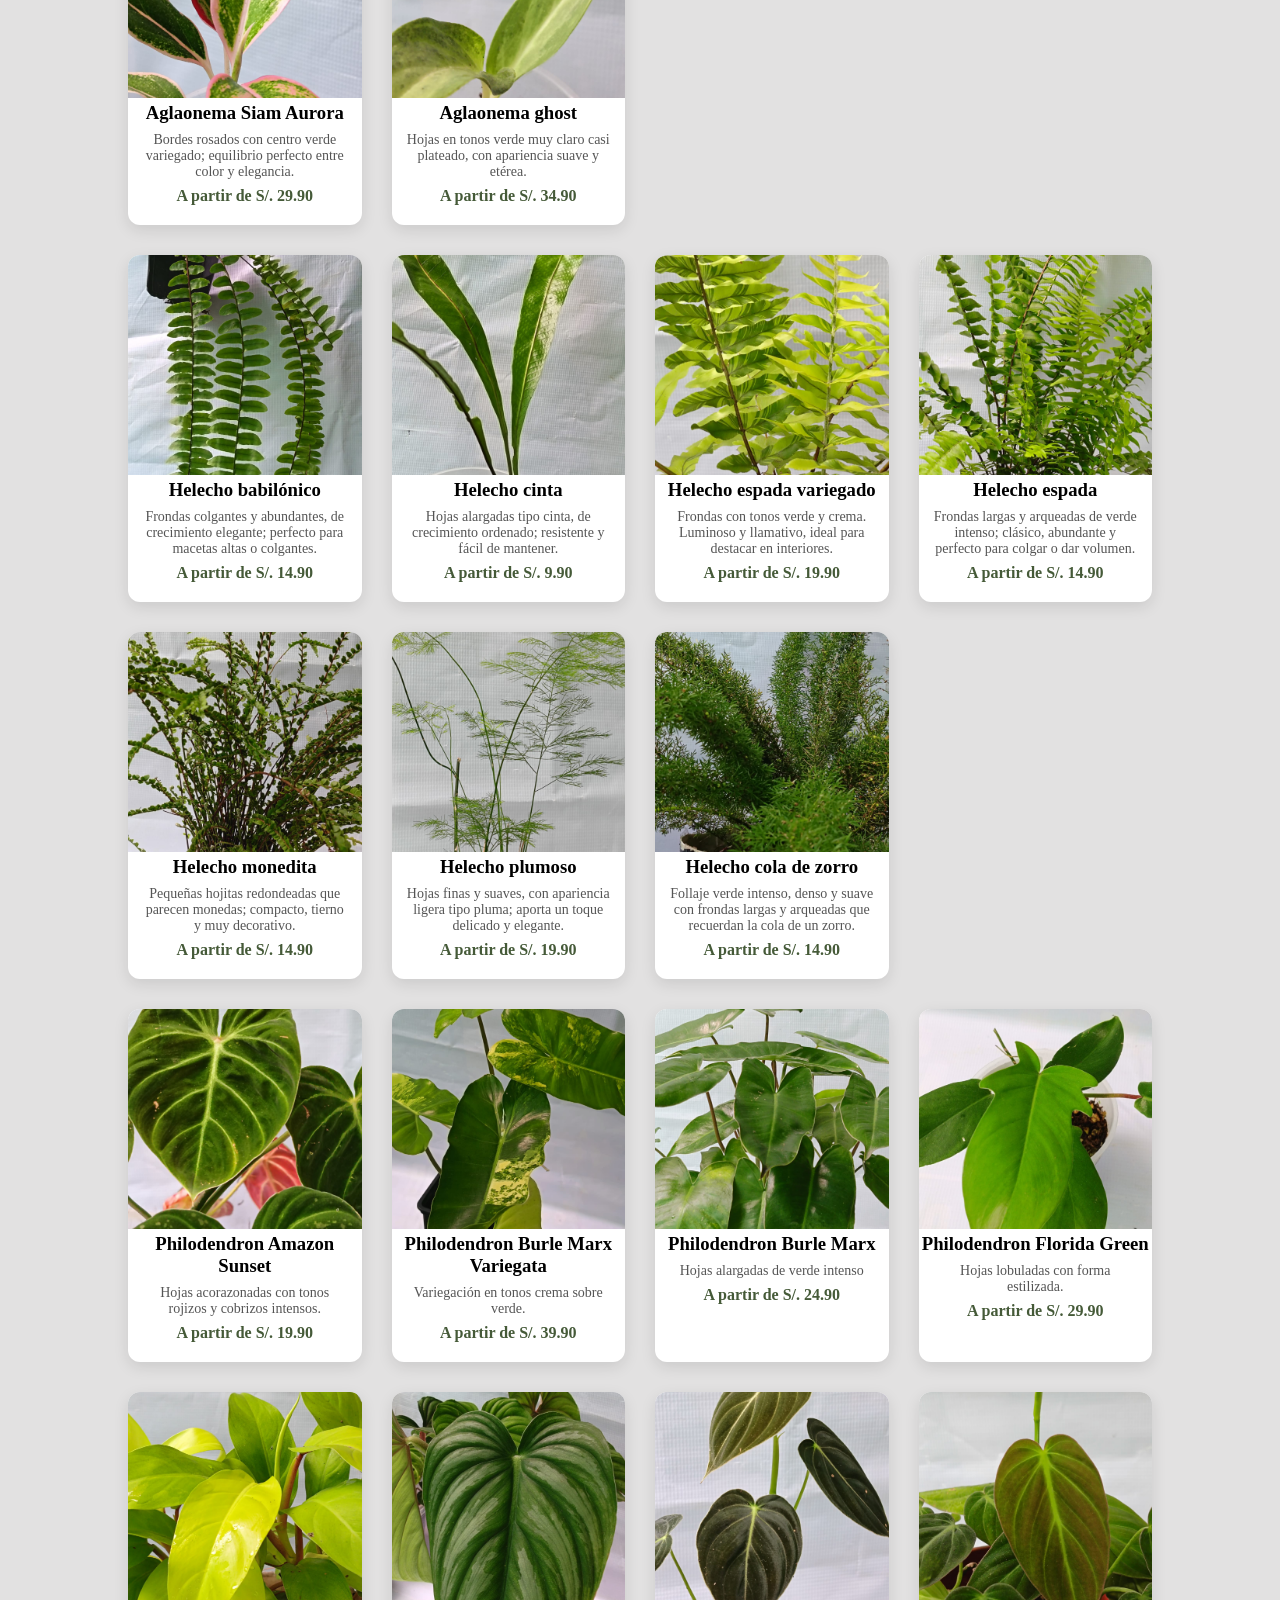
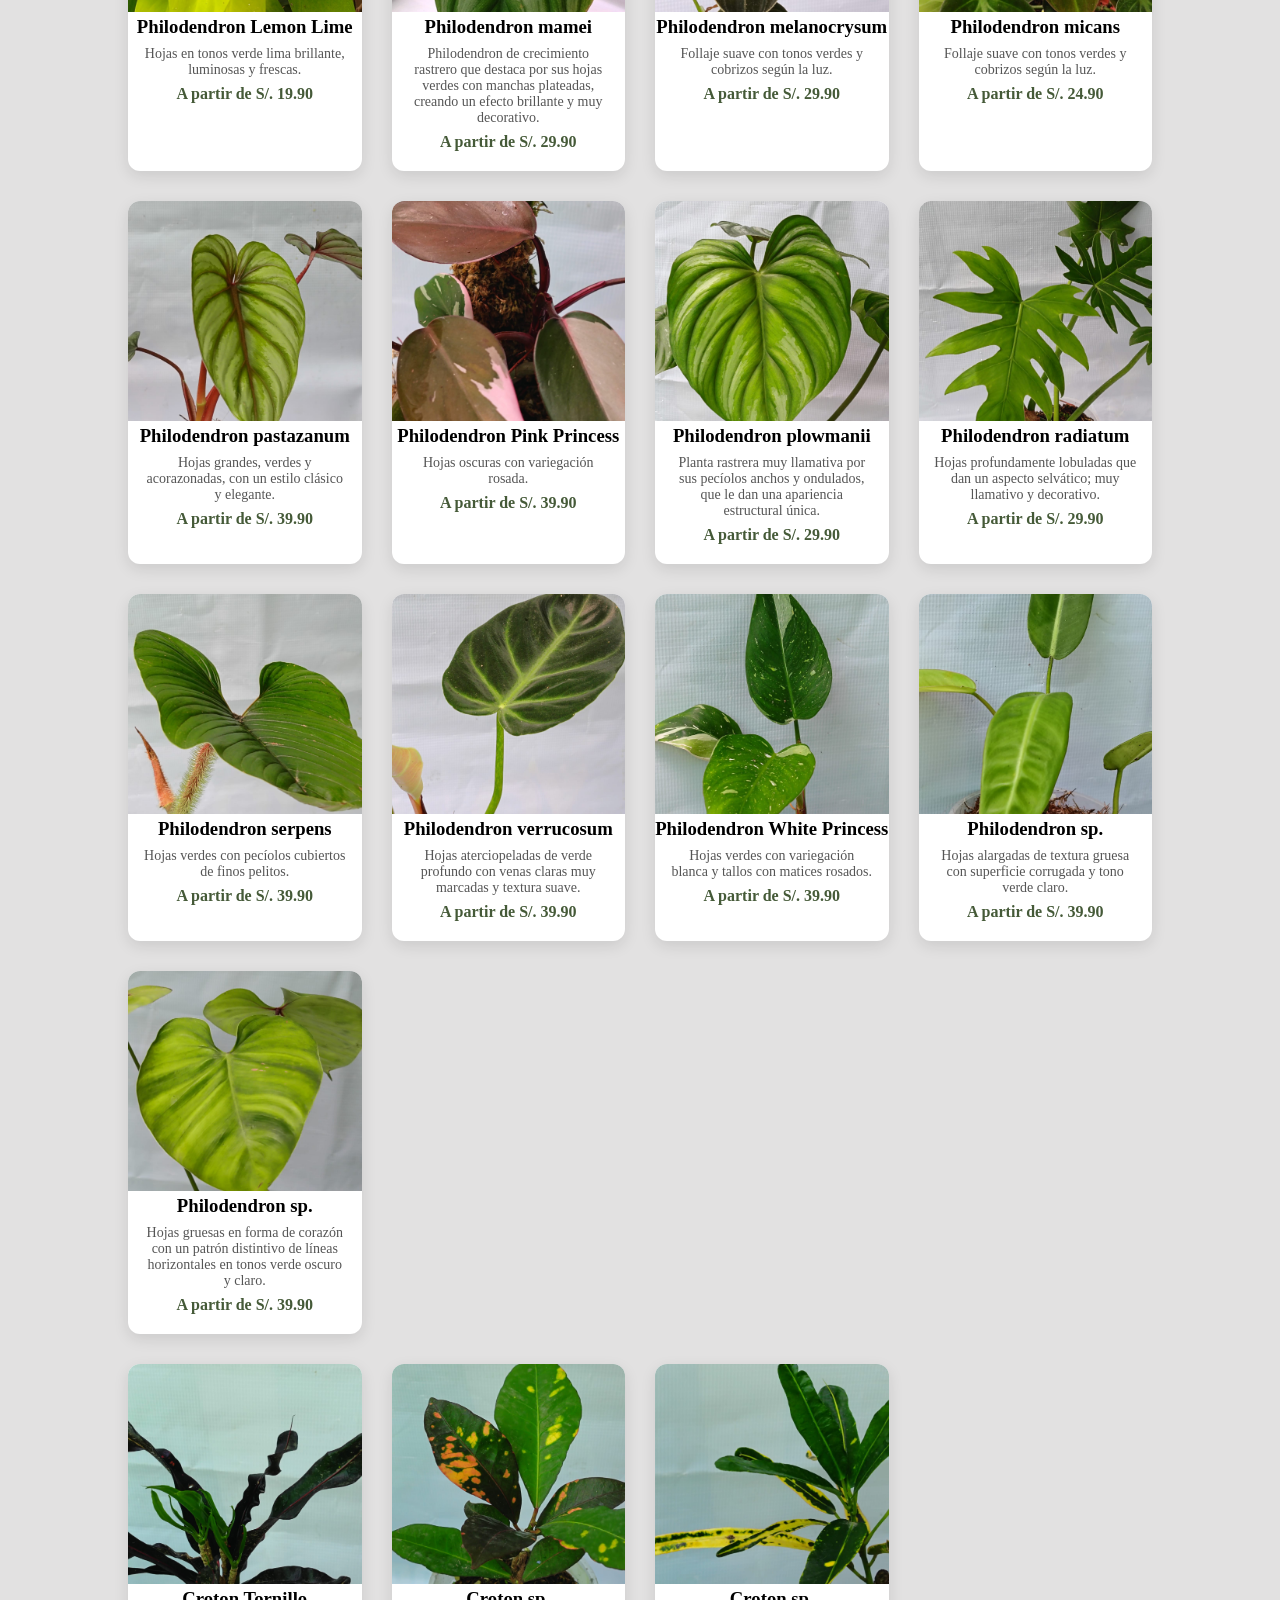
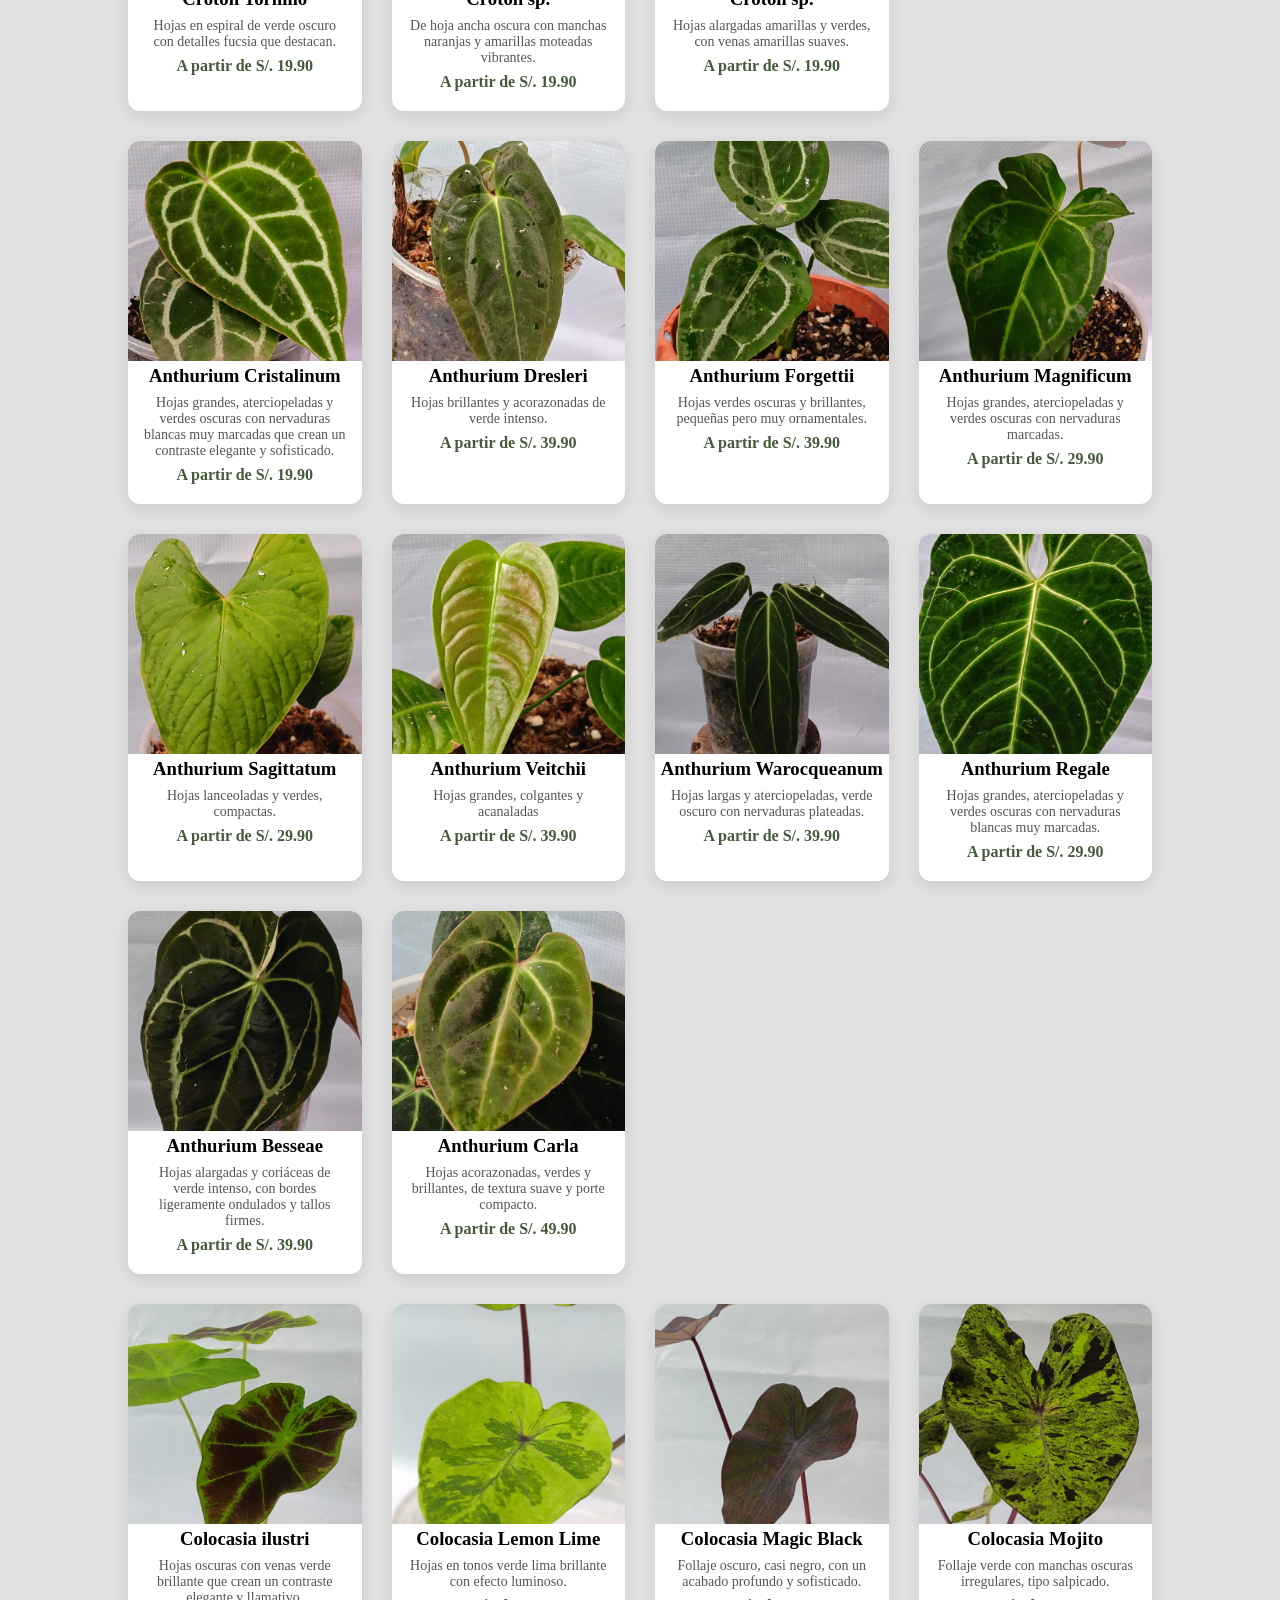
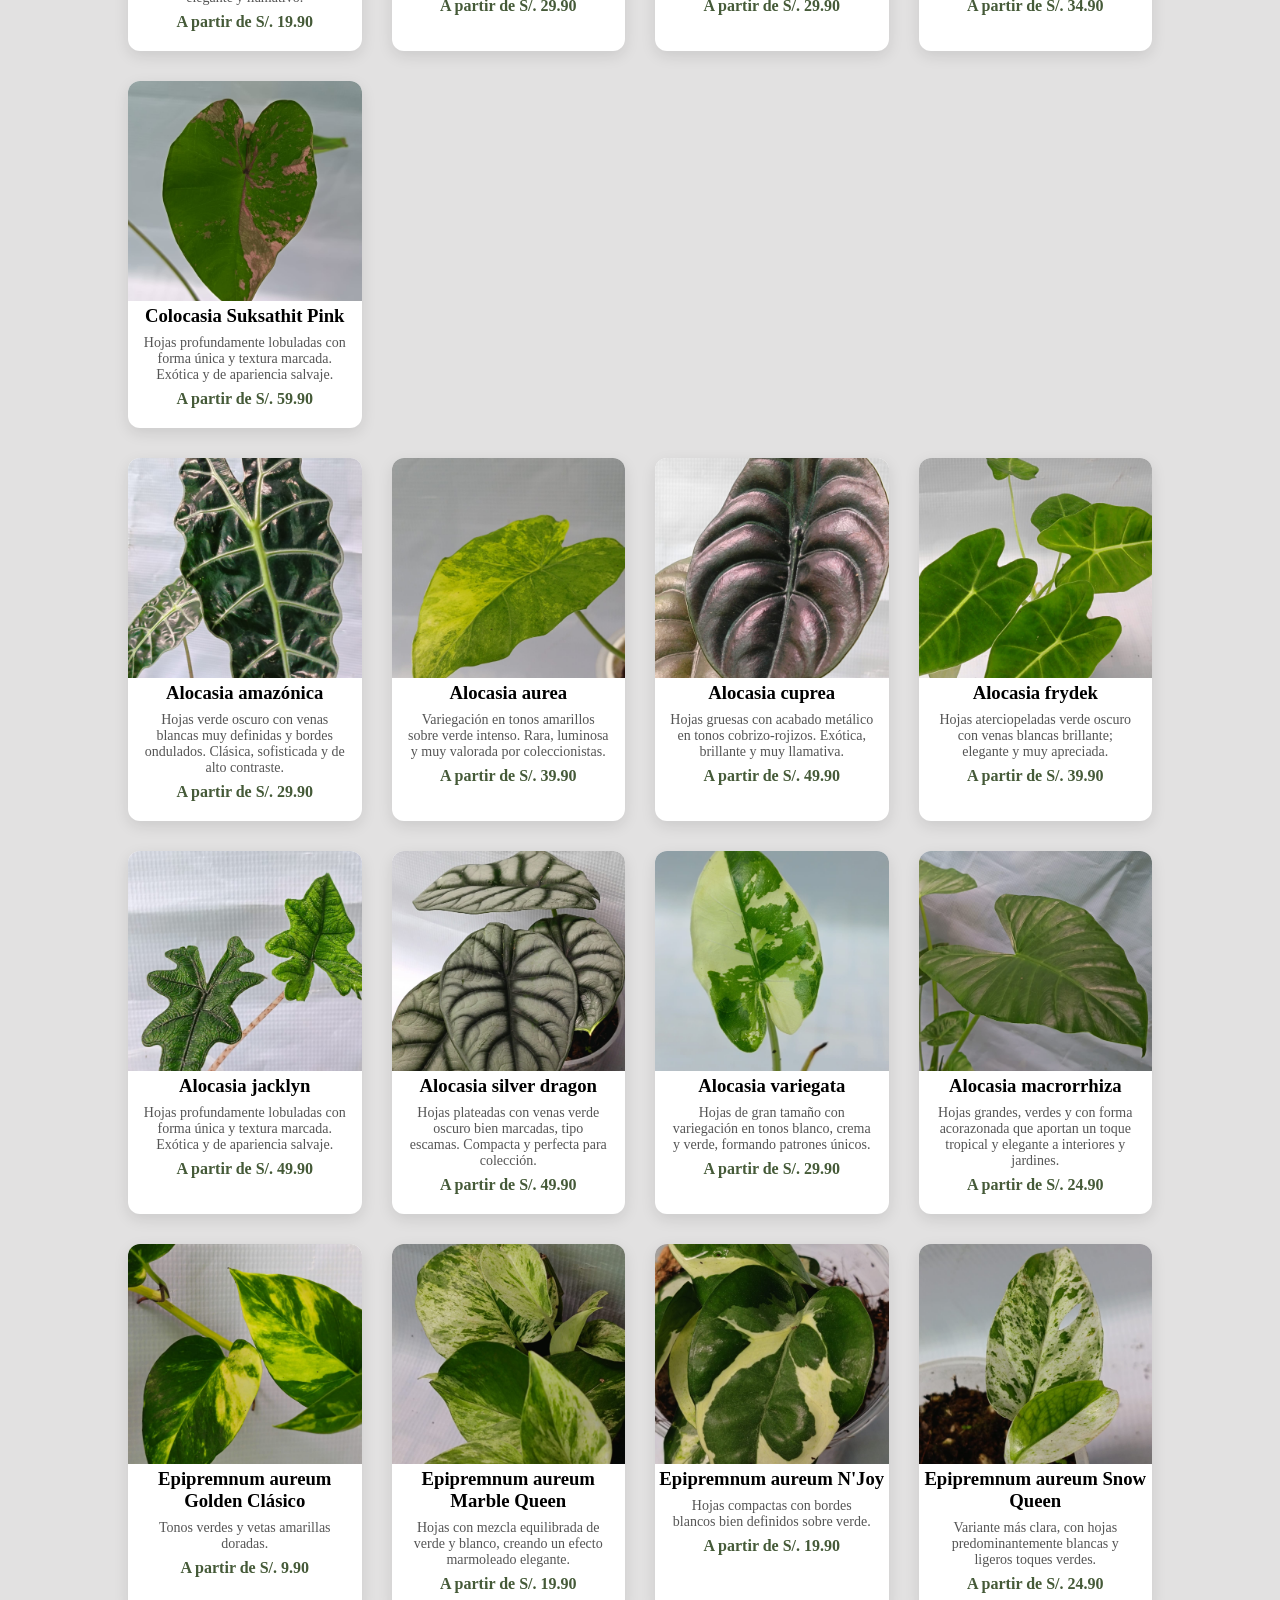
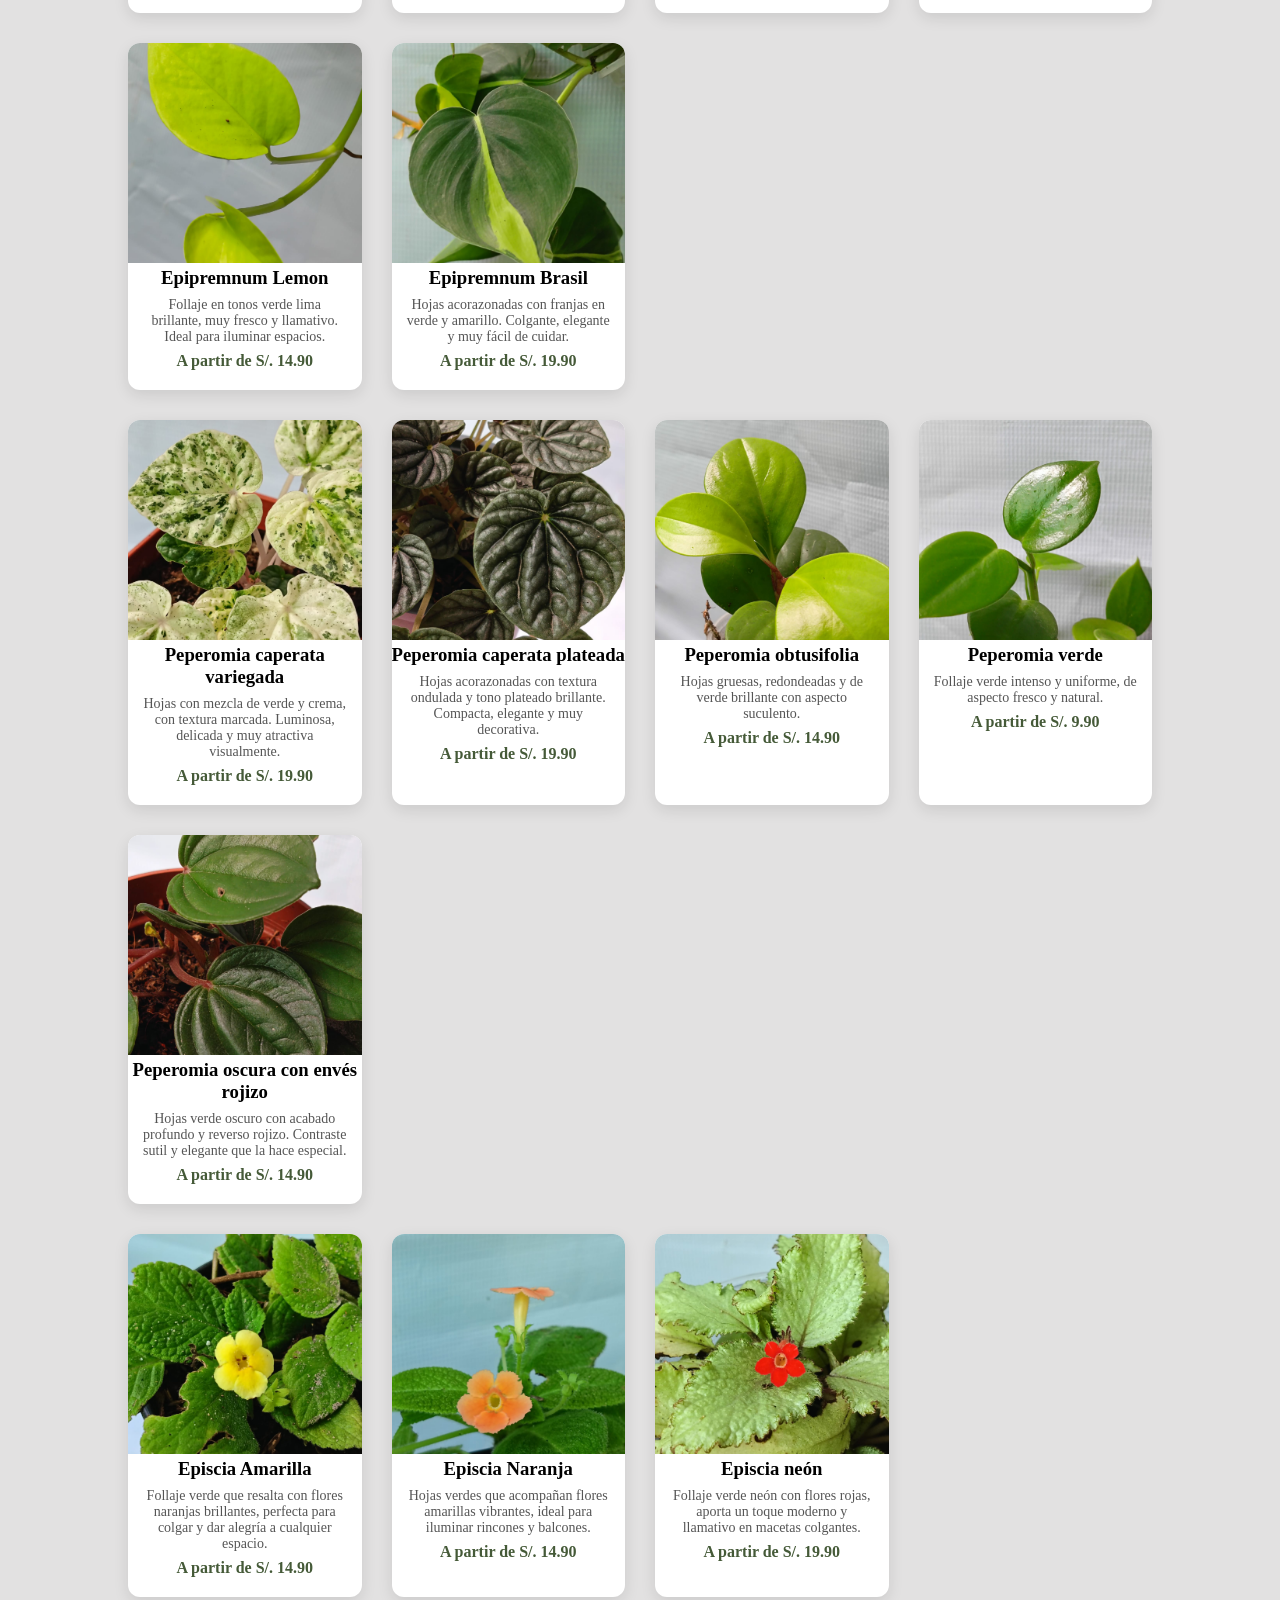
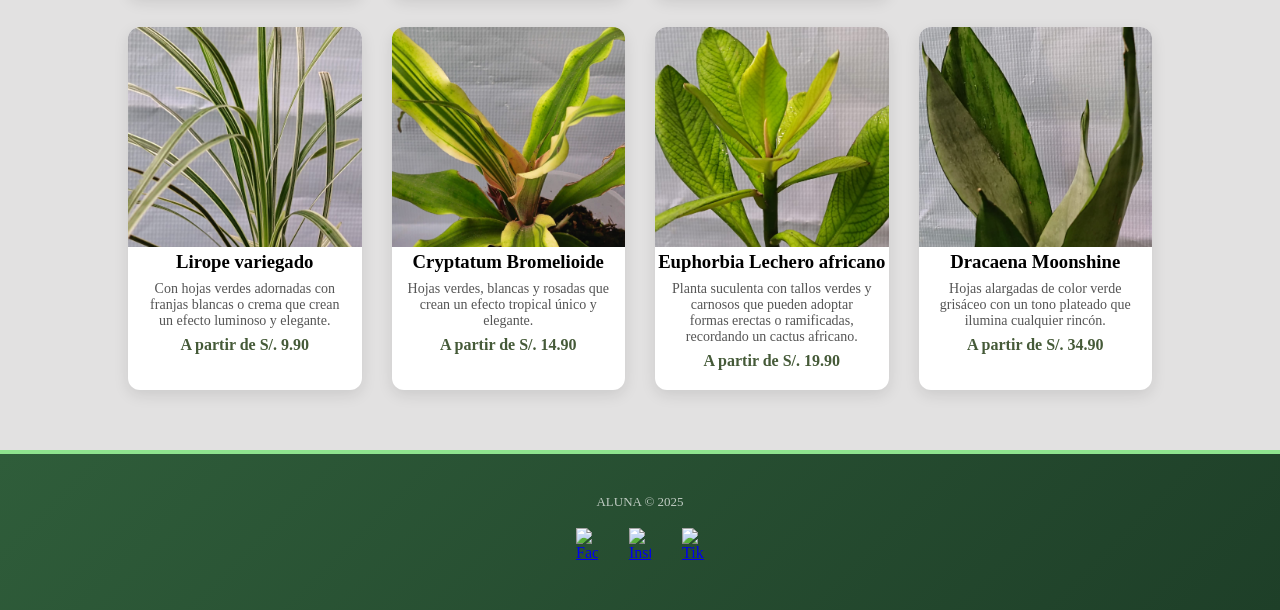
==== commit 31f63934: "version 1.0.3. Se puso precios a cada planta y otras modificaciones extras" ====
--- a/index.html
+++ b/index.html
@@ -97,8 +97,8 @@
 
         <section class="imagencentral">
             <div class="imagencentraltexto">
-                <h2><strong>Lleva naturaleza a tu hogar,</strong><br><strong><em>llena tu vida de
-                            bienestar</em></strong>
+                <h2><strong>Haz de tu espacio algo vivo,
+                    </strong><br><strong><em>hazlo Aluna.</em></strong>
                 </h2>
             </div>
         </section>
@@ -156,6 +156,7 @@
                             <p>Similar a la deliciosa, pero de crecimiento más rápido y hojas más ligeras; presenta
                                 fenestraciones elegantes.
                             </p>
+                            <h4 style="color: rgb(69, 90, 56);">A partir de S/. 24.90</h4>
                         </div>
 
                         <div class="producto">
@@ -164,6 +165,7 @@
                             <p>Planta trepadora de hojas pequeñas que se adhieren a superficies, con un patrón plateado
                                 sobre verde.
                             </p>
+                            <h4 style="color: rgb(69, 90, 56);">A partir de S/. 14.90</h4>
                         </div>
 
                         <div class="producto">
@@ -172,6 +174,7 @@
                             <p>Hojas alargadas con fenestraciones naturales que aparecen al madurar. De porte trepador y
                                 aspecto exótico.
                             </p>
+                            <h4 style="color: rgb(69, 90, 56);">A partir de S/. 24.90</h4>
                         </div>
 
                         <div class="producto">
@@ -179,6 +182,7 @@
                             <h3>Monstera adansonii</h3>
                             <p>Hojas verdes con perforaciones naturales que le dan un aspecto exótico y muy decorativo.
                             </p>
+                            <h4 style="color: rgb(69, 90, 56);">A partir de S/. 19.90</h4>
                         </div>
                     </div>
                 </section>
@@ -190,12 +194,14 @@
                             <img src="img\Symgonium verde.jpeg" alt="Planta4">
                             <h3>Syngonium verde</h3>
                             <p>Variedad clásica de verde uniforme.</p>
+                            <h4 style="color: rgb(69, 90, 56);">A partir de S/. 9.90</h4>
                         </div>
 
                         <div class="producto">
                             <img src="img\Syngonium albo variegata.jpeg" alt="Planta5">
                             <h3>Syngonium albo variegata</h3>
                             <p>Hojas verdes con grandes sectores blancos bien definidos.</p>
+                            <h4 style="color: rgb(69, 90, 56);">A partir de S/. 19.90</h4>
                         </div>
 
 
@@ -203,6 +209,7 @@
                             <img src="img\Syngonium alita de ángel.jpeg" alt="Planta6">
                             <h3>Syngonium alita de ángel</h3>
                             <p>Clásico de hojas verde claro en forma de flecha.</p>
+                            <h4 style="color: rgb(69, 90, 56);">A partir de S/. 9.90</h4>
                         </div>
 
                         <div class="producto">
@@ -211,53 +218,62 @@
                             <p>Hojas con venas marcadas en tonos claros sobre fondo verde oscuro, dando un efecto
                                 artístico
                                 tipo tela batik.</p>
+                            <h4 style="color: rgb(69, 90, 56);">A partir de S/. 19.90</h4>
                         </div>
 
                         <div class="producto">
                             <img src="img\Syngonium bronze-chocolate.jpeg" alt="Planta8">
                             <h3>Syngonium bronze-chocolate</h3>
                             <p>Tonos profundos entre marrón, cobre y verde oscuro.</p>
+                            <h4 style="color: rgb(69, 90, 56);">A partir de S/. 19.90</h4>
                         </div>
 
                         <div class="producto">
                             <img src="img\Syngonium verde moteado.jpeg" alt="Planta9">
                             <h3>Syngonium verde moteado</h3>
                             <p>Hojas con pequeños puntitos o manchas verdes.</p>
+                            <h4 style="color: rgb(69, 90, 56);">A partir de S/. 19.90</h4>
                         </div>
 
                         <div class="producto">
                             <img src="img\Syngonium confetti.jpeg" alt="Planta10">
                             <h3>Syngonium confetti</h3>
                             <p>Hojas verde claro con pequeños puntos rosados dispersos, como salpicaduras.</p>
+                            <h4 style="color: rgb(69, 90, 56);">A partir de S/. 25.90</h4>
                         </div>
 
                         <div class="producto">
                             <img src="img\Syngonium milk confetti.jpeg" alt="Planta11">
                             <h3>Syngonium milk confetti</h3>
                             <p>Planta clásica que aporta un toque natural y relajante al ambiente.</p>
+                            <h4 style="color: rgb(69, 90, 56);">A partir de S/. 25.90</h4>
                         </div>
 
                         <div class="producto">
                             <img src="img\Syngonium mojito.jpeg" alt="Planta12">
                             <h3>Syngonium mojito</h3>
                             <p>Variegación moteada en verde claro y oscuro.</p>
+                            <h4 style="color: rgb(69, 90, 56);">A partir de S/. 25.90</h4>
                         </div>
 
                         <div class="producto">
                             <img src="img\Syngonium mosaic.jpeg" alt="Planta13">
                             <h3>Syngonium mosaic</h3>
                             <p>Variegación irregular en tonos verde y crema, formando patrones tipo mosaico.</p>
+                            <h4 style="color: rgb(69, 90, 56);">A partir de S/. 34.90</h4>
                         </div>
                         <div class="producto">
                             <img src="img\Syngonium pink.jpeg" alt="Planta14">
                             <h3>Syngonium pink</h3>
                             <p>Tonalidades rosadas intensas o suaves según la variedad.</p>
+                            <h4 style="color: rgb(69, 90, 56);">A partir de S/. 19.90</h4>
                         </div>
 
                         <div class="producto">
                             <img src="img\Syngonium red spot tricolor.jpeg" alt="Planta15">
                             <h3>Syngonium red spot tricolor</h3>
                             <p>Hojas con mezcla de verde, blanco y rosado.</p>
+                            <h4 style="color: rgb(69, 90, 56);">A partir de S/. 19.90</h4>
                         </div>
 
                         <div class="producto">
@@ -266,6 +282,7 @@
                             <p>Hojas verde intenso con venas blancas muy marcadas que forman un patrón artístico y
                                 definido.
                             </p>
+                            <h4 style="color: rgb(69, 90, 56);">A partir de S/. 19.90</h4>
                         </div>
 
                         <div class="producto">
@@ -274,6 +291,7 @@
                             <p>Planta de follaje verde, hojas divididas en tres lóbulos, lo que le otorga una apariencia
                                 más
                                 estructurada.</p>
+                            <h4 style="color: rgb(69, 90, 56);">A partir de S/. 49.90</h4>
                         </div>
 
                         <div class="producto">
@@ -281,6 +299,7 @@
                             <h3>Syngonium Augustatum little star</h3>
                             <p>Planta ornamental de follaje delicado con tonos verde y blanco suavemente difuminados.
                             </p>
+                            <h4 style="color: rgb(69, 90, 56);">A partir de S/. 12.90</h4>
                         </div>
                     </div>
                 </section>
@@ -293,6 +312,7 @@
                             <h3>Caladium bicolor</h3>
                             <p>Hojas delgadas en forma de corazón con combinaciones vibrantes de verde, blanco y
                                 rojo/rosado.</p>
+                            <h4 style="color: rgb(69, 90, 56);">A partir de S/. 14.90</h4>
                         </div>
 
                         <div class="producto">
@@ -300,6 +320,7 @@
                             <h3>Caladium corazón de Jesús</h3>
                             <p>Hojas en forma de corazón con centro rojo intenso uniforme, rodeado de tonos blancos y
                                 bordes verdes.</p>
+                            <h4 style="color: rgb(69, 90, 56);">A partir de S/. 14.90</h4>
                         </div>
 
 
@@ -308,6 +329,7 @@
                             <h3>Caladium Florida Elise</h3>
                             <p>Hojas en forma de corazón con fondo claro (blanco/crema) y delicadas manchas o matices
                                 rosados, acompañadas de bordes y venas verdes suaves</p>
+                            <h4 style="color: rgb(69, 90, 56);">A partir de S/. 14.90</h4>
                         </div>
 
                         <div class="producto">
@@ -316,6 +338,7 @@
                             <p>Hojas en forma de corazón con venas verdes bien marcadas sobre fondo claro y salpicaduras
                                 en tonos rojos.
                                 tipo tela batik.</p>
+                            <h4 style="color: rgb(69, 90, 56);">A partir de S/. 99.90</h4>
                         </div>
 
                         <div class="producto">
@@ -323,6 +346,7 @@
                             <h3>Caladium Hi-Lo Beauty</h3>
                             <p>Hojas en forma de corazón con fondo claro y manchas irregulares en verde intenso, creando
                                 un efecto tipo camuflaje muy llamativo.</p>
+                            <h4 style="color: rgb(69, 90, 56);">A partir de S/. 24.90</h4>
                         </div>
 
                         <div class="producto">
@@ -330,6 +354,7 @@
                             <h3>Caladium Pink Panther</h3>
                             <p>Hojas en tonos rosado intenso con bordes y contrastes en verde, creando un efecto
                                 vibrante y muy llamativo.</p>
+                            <h4 style="color: rgb(69, 90, 56);">A partir de S/. 24.90</h4>
                         </div>
 
                         <div class="producto">
@@ -337,6 +362,7 @@
                             <h3>Caladium sp.</h3>
                             <p>Hojas en forma de corazón con bordes y nervaduras verdes bien definidas, fondo claro
                                 entre venas y suaves matices rosados difuminados.</p>
+                            <h4 style="color: rgb(69, 90, 56);">A partir de S/. 24.90</h4>
                         </div>
 
                         <div class="producto">
@@ -344,6 +370,7 @@
                             <h3>Caladium sp.</h3>
                             <p>Hojas en forma de corazón con fondo rojo vibrante, venas verdes bien marcadas y borde
                                 oscuro.</p>
+                            <h4 style="color: rgb(69, 90, 56);">A partir de S/. 34.90</h4>
                         </div>
 
                         <div class="producto">
@@ -351,6 +378,7 @@
                             <h3>Caladium sp.</h3>
                             <p>Hojas alargadas con puntas definidas, en tono crema intenso con nervaduras verdes
                                 marcadas y pequeñas manchas en tonos rosados.</p>
+                            <h4 style="color: rgb(69, 90, 56);">A partir de S/. 34.90</h4>
                         </div>
 
                         <div class="producto">
@@ -359,12 +387,14 @@
                             <p>Hojas acorazonadas con bordes verdes que se difuminan hacia un rojo intenso en el centro,
                                 desde donde nacen las venas en tonos rojos que se expanden suavemente hacia los bordes.
                             </p>
+                            <h4 style="color: rgb(69, 90, 56);">A partir de S/. 34.90</h4>
                         </div>
                         <div class="producto">
                             <img src="img/Caladium sp5.jpeg" alt="Planta14">
                             <h3>Caladium sp.</h3>
                             <p>THojas acorazonadas con orejitas definidas, en tono crema suave con nervadura verde con
                                 matiz vino y ligero moteado en tonos vino.</p>
+                            <h4 style="color: rgb(69, 90, 56);">A partir de S/. 34.90</h4>
                         </div>
 
                         <div class="producto">
@@ -372,6 +402,7 @@
                             <h3>Caladium sp.</h3>
                             <p>Hojas ligeramente alargadas con orejitas sobrepuestas, fondo crema cubierto en gran parte
                                 por tonos fucsia/rosado intenso, nervadura central oscura y tallos negros.</p>
+                            <h4 style="color: rgb(69, 90, 56);">A partir de S/. 34.90</h4>
                         </div>
                     </div>
                 </section>
@@ -383,6 +414,7 @@
                             <h3>Begonia rex rosado</h3>
                             <p>Color rosado vibrante con matices metálicos.
                             </p>
+                            <h4 style="color: rgb(69, 90, 56);">A partir de S/. 14.90</h4>
                         </div>
 
                         <div class="producto">
@@ -390,6 +422,7 @@
                             <h3>Begonia gris plateada</h3>
                             <p>Hojas redondeadas en tono gris con acabado mate.
                             </p>
+                            <h4 style="color: rgb(69, 90, 56);">A partir de S/. 14.90</h4>
                         </div>
 
                         <div class="producto">
@@ -397,6 +430,7 @@
                             <h3>Begonia tiger</h3>
                             <p>Fondo verde brillante con puntos oscuros bien definidos.
                             </p>
+                            <h4 style="color: rgb(69, 90, 56);">A partir de S/. 14.90</h4>
                         </div>
 
                         <div class="producto">
@@ -404,6 +438,7 @@
                             <h3>Begonia cobriza</h3>
                             <p>Tonos cálidos entre cobre y marrón con superficie rugosa.
                             </p>
+                            <h4 style="color: rgb(69, 90, 56);">A partir de S/. 14.90</h4>
                         </div>
 
                         <div class="producto">
@@ -411,6 +446,7 @@
                             <h3>Begonia fresa</h3>
                             <p>Hojas de textura densa y color verde profundo. Envés rosado.
                             </p>
+                            <h4 style="color: rgb(69, 90, 56);">A partir de S/. 14.90</h4>
                         </div>
 
                         <div class="producto">
@@ -418,6 +454,7 @@
                             <h3>Begonia rex rosada con verde</h3>
                             <p>Combinación delicada de rosado y verde con textura suave.
                             </p>
+                            <h4 style="color: rgb(69, 90, 56);">A partir de S/. 14.90</h4>
                         </div>
 
                         <div class="producto">
@@ -426,6 +463,7 @@
                             <p>Hojas suaves con borde marcado en tono oscuro que resalta su forma. Clásica pero
                                 sofisticada.
                             </p>
+                            <h4 style="color: rgb(69, 90, 56);">A partir de S/. 14.90</h4>
                         </div>
 
                         <div class="producto">
@@ -433,6 +471,7 @@
                             <h3>Begonia verde tipo estrella</h3>
                             <p>Fondo verde claro con venas rojizas que irradian desde el centro.
                             </p>
+                            <h4 style="color: rgb(69, 90, 56);">A partir de S/. 14.90</h4>
                         </div>
 
                         <div class="producto">
@@ -441,6 +480,7 @@
                             <p>Hojas gruesas y muy texturizadas, con superficie rugosa que recuerda a la piel de un
                                 sapo.
                             </p>
+                            <h4 style="color: rgb(69, 90, 56);">A partir de S/. 14.90</h4>
                         </div>
                         <div class="producto">
                             <img src="img/Begonia moteada verde oscuro.jpeg" alt="Planta28">
@@ -448,6 +488,7 @@
                             <p>Hojas profundas con bordes lilas y manchas verde claro que crean un contraste natural muy
                                 llamativo.
                             </p>
+                            <h4 style="color: rgb(69, 90, 56);">A partir de S/. 14.90</h4>
                         </div>
 
                     </div>
@@ -460,6 +501,7 @@
                             <h3>Calathea Cetosa Zebrina</h3>
                             <p>Hojas rayadas en verde y plateado con envés púrpura
                             </p>
+                            <h4 style="color: rgb(69, 90, 56);">A partir de S/. 24.90</h4>
                         </div>
 
                         <div class="producto">
@@ -467,6 +509,7 @@
                             <h3>Calathea White Fusion</h3>
                             <p>Hojas verdes con vetas blancas que crean un efecto marmoleado único
                             </p>
+                            <h4 style="color: rgb(69, 90, 56);">A partir de S/. 39.90</h4>
                         </div>
 
                     </div>
@@ -476,9 +519,10 @@
                     <div class="productos-contenedor">
                         <div class="producto">
                             <img src="img/Aglaonema Green Magic.jpeg" alt="Planta19">
-                            <h3>Aglaonema Greeb Magic</h3>
+                            <h3>Aglaonema Green Magic</h3>
                             <p>Hojas verde suave con centro más claro. Minimalista, fresca y muy fácil de cuidar.
                             </p>
+                            <h4 style="color: rgb(69, 90, 56);">A partir de S/. 24.90</h4>
                         </div>
 
                         <div class="producto">
@@ -486,6 +530,7 @@
                             <h3>Aglaonema pictum tricolor</h3>
                             <p>Hojas con un patrón único tipo camuflaje en tonos verde oscuro, verde claro y grisáceo.
                             </p>
+                            <h4 style="color: rgb(69, 90, 56);">A partir de S/. 39.90</h4>
                         </div>
 
                         <div class="producto">
@@ -494,6 +539,7 @@
                             <p>Fondo verde oscuro con venas rosadas bien definidas. Elegante, exótica y de alto
                                 contraste.
                             </p>
+                            <h4 style="color: rgb(69, 90, 56);">A partir de S/. 24.90</h4>
                         </div>
 
                         <div class="producto">
@@ -501,6 +547,7 @@
                             <h3>Aglaonema Red Valentine</h3>
                             <p>Hojas en tonos rosados intensos con salpicaduras verdes.
                             </p>
+                            <h4 style="color: rgb(69, 90, 56);">A partir de S/. 34.90</h4>
                         </div>
 
                         <div class="producto">
@@ -508,6 +555,7 @@
                             <h3>Aglaonema Siam Aurora</h3>
                             <p>Bordes rosados con centro verde variegado; equilibrio perfecto entre color y elegancia.
                             </p>
+                            <h4 style="color: rgb(69, 90, 56);">A partir de S/. 29.90</h4>
                         </div>
 
                         <div class="producto">
@@ -515,6 +563,7 @@
                             <h3>Aglaonema ghost</h3>
                             <p>Hojas en tonos verde muy claro casi plateado, con apariencia suave y etérea.
                             </p>
+                            <h4 style="color: rgb(69, 90, 56);">A partir de S/. 34.90</h4>
                         </div>
 
                     </div>
@@ -528,6 +577,7 @@
                             <p>Frondas colgantes y abundantes, de crecimiento elegante; perfecto para macetas altas o
                                 colgantes.
                             </p>
+                            <h4 style="color: rgb(69, 90, 56);">A partir de S/. 14.90</h4>
                         </div>
 
                         <div class="producto">
@@ -535,6 +585,7 @@
                             <h3>Helecho cinta</h3>
                             <p>Hojas alargadas tipo cinta, de crecimiento ordenado; resistente y fácil de mantener.
                             </p>
+                            <h4 style="color: rgb(69, 90, 56);">A partir de S/. 9.90</h4>
                         </div>
 
                         <div class="producto">
@@ -542,6 +593,7 @@
                             <h3>Helecho espada variegado</h3>
                             <p>Frondas con tonos verde y crema. Luminoso y llamativo, ideal para destacar en interiores.
                             </p>
+                            <h4 style="color: rgb(69, 90, 56);">A partir de S/. 19.90</h4>
                         </div>
 
                         <div class="producto">
@@ -550,6 +602,7 @@
                             <p>Frondas largas y arqueadas de verde intenso; clásico, abundante y perfecto para colgar o
                                 dar volumen.
                             </p>
+                            <h4 style="color: rgb(69, 90, 56);">A partir de S/. 14.90</h4>
                         </div>
 
                         <div class="producto">
@@ -557,6 +610,7 @@
                             <h3>Helecho monedita</h3>
                             <p>Pequeñas hojitas redondeadas que parecen monedas; compacto, tierno y muy decorativo.
                             </p>
+                            <h4 style="color: rgb(69, 90, 56);">A partir de S/. 14.90</h4>
                         </div>
 
                         <div class="producto">
@@ -565,6 +619,7 @@
                             <p>Hojas finas y suaves, con apariencia ligera tipo pluma; aporta un toque delicado y
                                 elegante.
                             </p>
+                            <h4 style="color: rgb(69, 90, 56);">A partir de S/. 19.90</h4>
                         </div>
 
                         <div class="producto">
@@ -573,6 +628,7 @@
                             <p>Follaje verde intenso, denso y suave con frondas largas y arqueadas que recuerdan la cola
                                 de un zorro.
                             </p>
+                            <h4 style="color: rgb(69, 90, 56);">A partir de S/. 14.90</h4>
                         </div>
                     </div>
                 </section>
@@ -584,6 +640,7 @@
                             <h3>Philodendron Amazon Sunset</h3>
                             <p>Hojas acorazonadas con tonos rojizos y cobrizos intensos.
                             </p>
+                            <h4 style="color: rgb(69, 90, 56);">A partir de S/. 19.90</h4>
                         </div>
 
                         <div class="producto">
@@ -591,6 +648,7 @@
                             <h3>Philodendron Burle Marx Variegata</h3>
                             <p>Variegación en tonos crema sobre verde.
                             </p>
+                            <h4 style="color: rgb(69, 90, 56);">A partir de S/. 39.90</h4>
                         </div>
 
                         <div class="producto">
@@ -598,6 +656,7 @@
                             <h3>Philodendron Burle Marx</h3>
                             <p>Hojas alargadas de verde intenso
                             </p>
+                            <h4 style="color: rgb(69, 90, 56);">A partir de S/. 24.90</h4>
                         </div>
 
                         <div class="producto">
@@ -605,6 +664,7 @@
                             <h3>Philodendron Florida Green</h3>
                             <p>Hojas lobuladas con forma estilizada.
                             </p>
+                            <h4 style="color: rgb(69, 90, 56);">A partir de S/. 29.90</h4>
                         </div>
 
                         <div class="producto">
@@ -612,6 +672,7 @@
                             <h3>Philodendron Lemon Lime</h3>
                             <p>Hojas en tonos verde lima brillante, luminosas y frescas.
                             </p>
+                            <h4 style="color: rgb(69, 90, 56);">A partir de S/. 19.90</h4>
                         </div>
 
                         <div class="producto">
@@ -620,6 +681,7 @@
                             <p>Philodendron de crecimiento rastrero que destaca por sus hojas verdes con manchas
                                 plateadas, creando un efecto brillante y muy decorativo.
                             </p>
+                            <h4 style="color: rgb(69, 90, 56);">A partir de S/. 29.90</h4>
                         </div>
 
                         <div class="producto">
@@ -627,6 +689,7 @@
                             <h3>Philodendron melanocrysum</h3>
                             <p>Follaje suave con tonos verdes y cobrizos según la luz.
                             </p>
+                            <h4 style="color: rgb(69, 90, 56);">A partir de S/. 29.90</h4>
                         </div>
 
                         <div class="producto">
@@ -634,6 +697,7 @@
                             <h3>Philodendron micans</h3>
                             <p>Follaje suave con tonos verdes y cobrizos según la luz.
                             </p>
+                            <h4 style="color: rgb(69, 90, 56);">A partir de S/. 24.90</h4>
                         </div>
 
                         <div class="producto">
@@ -641,6 +705,7 @@
                             <h3>Philodendron pastazanum</h3>
                             <p>Hojas grandes, verdes y acorazonadas, con un estilo clásico y elegante.
                             </p>
+                            <h4 style="color: rgb(69, 90, 56);">A partir de S/. 39.90</h4>
                         </div>
 
                         <div class="producto">
@@ -648,6 +713,7 @@
                             <h3>Philodendron Pink Princess</h3>
                             <p>Hojas oscuras con variegación rosada.
                             </p>
+                            <h4 style="color: rgb(69, 90, 56);">A partir de S/. 39.90</h4>
                         </div>
 
                         <div class="producto">
@@ -656,6 +722,7 @@
                             <p>Planta rastrera muy llamativa por sus pecíolos anchos y ondulados, que le dan una
                                 apariencia estructural única.
                             </p>
+                            <h4 style="color: rgb(69, 90, 56);">A partir de S/. 29.90</h4>
                         </div>
 
                         <div class="producto">
@@ -663,6 +730,7 @@
                             <h3>Philodendron radiatum</h3>
                             <p>Hojas profundamente lobuladas que dan un aspecto selvático; muy llamativo y decorativo.
                             </p>
+                            <h4 style="color: rgb(69, 90, 56);">A partir de S/. 29.90</h4>
                         </div>
 
                         <div class="producto">
@@ -670,6 +738,7 @@
                             <h3>Philodendron serpens</h3>
                             <p>Hojas verdes con pecíolos cubiertos de finos pelitos.
                             </p>
+                            <h4 style="color: rgb(69, 90, 56);">A partir de S/. 39.90</h4>
                         </div>
 
                         <div class="producto">
@@ -677,6 +746,7 @@
                             <h3>Philodendron verrucosum</h3>
                             <p>Hojas aterciopeladas de verde profundo con venas claras muy marcadas y textura suave.
                             </p>
+                            <h4 style="color: rgb(69, 90, 56);">A partir de S/. 39.90</h4>
                         </div>
 
                         <div class="producto">
@@ -684,6 +754,7 @@
                             <h3>Philodendron White Princess</h3>
                             <p>Hojas verdes con variegación blanca y tallos con matices rosados.
                             </p>
+                            <h4 style="color: rgb(69, 90, 56);">A partir de S/. 39.90</h4>
                         </div>
 
                         <div class="producto">
@@ -691,6 +762,7 @@
                             <h3>Philodendron sp.</h3>
                             <p>Hojas alargadas de textura gruesa con superficie corrugada y tono verde claro.
                             </p>
+                            <h4 style="color: rgb(69, 90, 56);">A partir de S/. 39.90</h4>
                         </div>
 
                         <div class="producto">
@@ -699,6 +771,7 @@
                             <p>Hojas gruesas en forma de corazón con un patrón distintivo de líneas horizontales en
                                 tonos verde oscuro y claro.
                             </p>
+                            <h4 style="color: rgb(69, 90, 56);">A partir de S/. 39.90</h4>
                         </div>
 
                     </div>
@@ -711,6 +784,7 @@
                             <h3>Croton Tornillo</h3>
                             <p>Hojas en espiral de verde oscuro con detalles fucsia que destacan.
                             </p>
+                            <h4 style="color: rgb(69, 90, 56);">A partir de S/. 19.90</h4>
                         </div>
 
                         <div class="producto">
@@ -718,6 +792,7 @@
                             <h3>Croton sp.</h3>
                             <p>De hoja ancha oscura con manchas naranjas y amarillas moteadas vibrantes.
                             </p>
+                            <h4 style="color: rgb(69, 90, 56);">A partir de S/. 19.90</h4>
                         </div>
 
                         <div class="producto">
@@ -725,6 +800,7 @@
                             <h3>Croton sp.</h3>
                             <p>Hojas alargadas amarillas y verdes, con venas amarillas suaves.
                             </p>
+                            <h4 style="color: rgb(69, 90, 56);">A partir de S/. 19.90</h4>
                         </div>
 
                     </div>
@@ -738,6 +814,7 @@
                             <p>Hojas grandes, aterciopeladas y verdes oscuras con nervaduras blancas muy marcadas que
                                 crean un contraste elegante y sofisticado.
                             </p>
+                            <h4 style="color: rgb(69, 90, 56);">A partir de S/. 19.90</h4>
                         </div>
 
                         <div class="producto">
@@ -745,6 +822,7 @@
                             <h3>Anthurium Dresleri</h3>
                             <p>Hojas brillantes y acorazonadas de verde intenso.
                             </p>
+                            <h4 style="color: rgb(69, 90, 56);">A partir de S/. 39.90</h4>
                         </div>
 
                         <div class="producto">
@@ -752,6 +830,7 @@
                             <h3>Anthurium Forgettii</h3>
                             <p>Hojas verdes oscuras y brillantes, pequeñas pero muy ornamentales.
                             </p>
+                            <h4 style="color: rgb(69, 90, 56);">A partir de S/. 39.90</h4>
                         </div>
 
                         <div class="producto">
@@ -759,6 +838,7 @@
                             <h3>Anthurium Magnificum</h3>
                             <p>Hojas grandes, aterciopeladas y verdes oscuras con nervaduras marcadas.
                             </p>
+                            <h4 style="color: rgb(69, 90, 56);">A partir de S/. 29.90</h4>
                         </div>
 
                         <div class="producto">
@@ -766,6 +846,7 @@
                             <h3>Anthurium Sagittatum</h3>
                             <p>Hojas lanceoladas y verdes, compactas.
                             </p>
+                            <h4 style="color: rgb(69, 90, 56);">A partir de S/. 29.90</h4>
                         </div>
 
                         <div class="producto">
@@ -773,6 +854,7 @@
                             <h3>Anthurium Veitchii</h3>
                             <p>Hojas grandes, colgantes y acanaladas
                             </p>
+                            <h4 style="color: rgb(69, 90, 56);">A partir de S/. 39.90</h4>
                         </div>
 
                         <div class="producto">
@@ -780,6 +862,7 @@
                             <h3>Anthurium Warocqueanum</h3>
                             <p>Hojas largas y aterciopeladas, verde oscuro con nervaduras plateadas.
                             </p>
+                            <h4 style="color: rgb(69, 90, 56);">A partir de S/. 39.90</h4>
                         </div>
 
                         <div class="producto">
@@ -787,6 +870,7 @@
                             <h3>Anthurium Regale</h3>
                             <p>Hojas grandes, aterciopeladas y verdes oscuras con nervaduras blancas muy marcadas.
                             </p>
+                            <h4 style="color: rgb(69, 90, 56);">A partir de S/. 29.90</h4>
                         </div>
 
                         <div class="producto">
@@ -795,6 +879,7 @@
                             <p>Hojas alargadas y coriáceas de verde intenso, con bordes ligeramente ondulados y tallos
                                 firmes.
                             </p>
+                            <h4 style="color: rgb(69, 90, 56);">A partir de S/. 39.90</h4>
                         </div>
 
                         <div class="producto">
@@ -802,6 +887,7 @@
                             <h3>Anthurium Carla</h3>
                             <p>Hojas acorazonadas, verdes y brillantes, de textura suave y porte compacto.
                             </p>
+                            <h4 style="color: rgb(69, 90, 56);">A partir de S/. 49.90</h4>
                         </div>
 
                     </div>
@@ -814,6 +900,7 @@
                             <h3>Colocasia ilustri</h3>
                             <p>Hojas oscuras con venas verde brillante que crean un contraste elegante y llamativo.
                             </p>
+                            <h4 style="color: rgb(69, 90, 56);">A partir de S/. 19.90</h4>
                         </div>
 
                         <div class="producto">
@@ -821,6 +908,7 @@
                             <h3>Colocasia Lemon Lime</h3>
                             <p>Hojas en tonos verde lima brillante con efecto luminoso.
                             </p>
+                            <h4 style="color: rgb(69, 90, 56);">A partir de S/. 29.90</h4>
                         </div>
 
                         <div class="producto">
@@ -828,6 +916,7 @@
                             <h3>Colocasia Magic Black</h3>
                             <p>Follaje oscuro, casi negro, con un acabado profundo y sofisticado.
                             </p>
+                            <h4 style="color: rgb(69, 90, 56);">A partir de S/. 29.90</h4>
                         </div>
 
                         <div class="producto">
@@ -835,6 +924,7 @@
                             <h3>Colocasia Mojito</h3>
                             <p>Follaje verde con manchas oscuras irregulares, tipo salpicado.
                             </p>
+                            <h4 style="color: rgb(69, 90, 56);">A partir de S/. 34.90</h4>
                         </div>
 
                         <div class="producto">
@@ -843,6 +933,7 @@
                             <p>Hojas profundamente lobuladas con forma única y textura marcada. Exótica y de apariencia
                                 salvaje.
                             </p>
+                            <h4 style="color: rgb(69, 90, 56);">A partir de S/. 59.90</h4>
                         </div>
                     </div>
                 </section>
@@ -855,6 +946,7 @@
                             <p>Hojas verde oscuro con venas blancas muy definidas y bordes ondulados. Clásica,
                                 sofisticada y de alto contraste.
                             </p>
+                            <h4 style="color: rgb(69, 90, 56);">A partir de S/. 29.90</h4>
                         </div>
 
                         <div class="producto">
@@ -863,6 +955,7 @@
                             <p>Variegación en tonos amarillos sobre verde intenso. Rara, luminosa y muy valorada por
                                 coleccionistas.
                             </p>
+                            <h4 style="color: rgb(69, 90, 56);">A partir de S/. 39.90</h4>
                         </div>
 
                         <div class="producto">
@@ -871,6 +964,7 @@
                             <p>Hojas gruesas con acabado metálico en tonos cobrizo-rojizos. Exótica, brillante y muy
                                 llamativa.
                             </p>
+                            <h4 style="color: rgb(69, 90, 56);">A partir de S/. 49.90</h4>
                         </div>
 
                         <div class="producto">
@@ -878,6 +972,7 @@
                             <h3>Alocasia frydek</h3>
                             <p>Hojas aterciopeladas verde oscuro con venas blancas brillante; elegante y muy apreciada.
                             </p>
+                            <h4 style="color: rgb(69, 90, 56);">A partir de S/. 39.90</h4>
                         </div>
 
                         <div class="producto">
@@ -886,6 +981,7 @@
                             <p>Hojas profundamente lobuladas con forma única y textura marcada. Exótica y de apariencia
                                 salvaje.
                             </p>
+                            <h4 style="color: rgb(69, 90, 56);">A partir de S/. 49.90</h4>
                         </div>
 
                         <div class="producto">
@@ -894,6 +990,7 @@
                             <p>Hojas plateadas con venas verde oscuro bien marcadas, tipo escamas. Compacta y perfecta
                                 para colección.
                             </p>
+                            <h4 style="color: rgb(69, 90, 56);">A partir de S/. 49.90</h4>
                         </div>
 
                         <div class="producto">
@@ -902,6 +999,7 @@
                             <p>Hojas de gran tamaño con variegación en tonos blanco, crema y verde, formando patrones
                                 únicos.
                             </p>
+                            <h4 style="color: rgb(69, 90, 56);">A partir de S/. 29.90</h4>
                         </div>
 
                         <div class="producto">
@@ -910,6 +1008,7 @@
                             <p>Hojas grandes, verdes y con forma acorazonada que aportan un toque tropical y elegante a
                                 interiores y jardines.
                             </p>
+                            <h4 style="color: rgb(69, 90, 56);">A partir de S/. 24.90</h4>
                         </div>
                     </div>
                 </section>
@@ -921,6 +1020,7 @@
                             <h3>Epipremnum aureum Golden Clásico</h3>
                             <p>Tonos verdes y vetas amarillas doradas.
                             </p>
+                            <h4 style="color: rgb(69, 90, 56);">A partir de S/. 9.90</h4>
                         </div>
 
                         <div class="producto">
@@ -928,6 +1028,7 @@
                             <h3>Epipremnum aureum Marble Queen</h3>
                             <p>Hojas con mezcla equilibrada de verde y blanco, creando un efecto marmoleado elegante.
                             </p>
+                            <h4 style="color: rgb(69, 90, 56);">A partir de S/. 19.90</h4>
                         </div>
 
                         <div class="producto">
@@ -935,6 +1036,7 @@
                             <h3>Epipremnum aureum N'Joy</h3>
                             <p>Hojas compactas con bordes blancos bien definidos sobre verde.
                             </p>
+                            <h4 style="color: rgb(69, 90, 56);">A partir de S/. 19.90</h4>
                         </div>
 
                         <div class="producto">
@@ -942,6 +1044,7 @@
                             <h3>Epipremnum aureum Snow Queen</h3>
                             <p>Variante más clara, con hojas predominantemente blancas y ligeros toques verdes.
                             </p>
+                            <h4 style="color: rgb(69, 90, 56);">A partir de S/. 24.90</h4>
                         </div>
 
                         <div class="producto">
@@ -950,6 +1053,7 @@
                             <p>Follaje en tonos verde lima brillante, muy fresco y llamativo. Ideal para iluminar
                                 espacios.
                             </p>
+                            <h4 style="color: rgb(69, 90, 56);">A partir de S/. 14.90</h4>
                         </div>
 
                         <div class="producto">
@@ -958,6 +1062,7 @@
                             <p>Hojas acorazonadas con franjas en verde y amarillo. Colgante, elegante y muy fácil de
                                 cuidar.
                             </p>
+                            <h4 style="color: rgb(69, 90, 56);">A partir de S/. 19.90</h4>
                         </div>
                     </div>
                 </section>
@@ -970,6 +1075,7 @@
                             <p>Hojas con mezcla de verde y crema, con textura marcada. Luminosa, delicada y muy
                                 atractiva visualmente.
                             </p>
+                            <h4 style="color: rgb(69, 90, 56);">A partir de S/. 19.90</h4>
                         </div>
 
                         <div class="producto">
@@ -978,6 +1084,7 @@
                             <p>Hojas acorazonadas con textura ondulada y tono plateado brillante. Compacta, elegante y
                                 muy decorativa.
                             </p>
+                            <h4 style="color: rgb(69, 90, 56);">A partir de S/. 19.90</h4>
                         </div>
 
                         <div class="producto">
@@ -985,6 +1092,7 @@
                             <h3>Peperomia obtusifolia</h3>
                             <p>Hojas gruesas, redondeadas y de verde brillante con aspecto suculento.
                             </p>
+                            <h4 style="color: rgb(69, 90, 56);">A partir de S/. 14.90</h4>
                         </div>
 
                         <div class="producto">
@@ -992,6 +1100,7 @@
                             <h3>Peperomia verde</h3>
                             <p>Follaje verde intenso y uniforme, de aspecto fresco y natural.
                             </p>
+                            <h4 style="color: rgb(69, 90, 56);">A partir de S/. 9.90</h4>
                         </div>
 
                         <div class="producto">
@@ -1000,6 +1109,7 @@
                             <p>Hojas verde oscuro con acabado profundo y reverso rojizo. Contraste sutil y elegante que
                                 la hace especial.
                             </p>
+                            <h4 style="color: rgb(69, 90, 56);">A partir de S/. 14.90</h4>
                         </div>
                     </div>
                 </section>
@@ -1012,6 +1122,7 @@
                             <p>Follaje verde que resalta con flores naranjas brillantes, perfecta para colgar y dar
                                 alegría a cualquier espacio.
                             </p>
+                            <h4 style="color: rgb(69, 90, 56);">A partir de S/. 14.90</h4>
                         </div>
 
                         <div class="producto">
@@ -1020,6 +1131,7 @@
                             <p>Hojas verdes que acompañan flores amarillas vibrantes, ideal para iluminar rincones y
                                 balcones.
                             </p>
+                            <h4 style="color: rgb(69, 90, 56);">A partir de S/. 14.90</h4>
                         </div>
 
                         <div class="producto">
@@ -1028,6 +1140,7 @@
                             <p>Follaje verde neón con flores rojas, aporta un toque moderno y llamativo en macetas
                                 colgantes.
                             </p>
+                            <h4 style="color: rgb(69, 90, 56);">A partir de S/. 19.90</h4>
                         </div>
 
                     </div>
@@ -1041,6 +1154,7 @@
                             <p>Con hojas verdes adornadas con franjas blancas o crema que crean un efecto luminoso y
                                 elegante.
                             </p>
+                            <h4 style="color: rgb(69, 90, 56);">A partir de S/. 9.90</h4>
                         </div>
 
                         <div class="producto">
@@ -1048,6 +1162,7 @@
                             <h3>Cryptatum Bromelioide</h3>
                             <p>Hojas verdes, blancas y rosadas que crean un efecto tropical único y elegante.
                             </p>
+                            <h4 style="color: rgb(69, 90, 56);">A partir de S/. 14.90</h4>
                         </div>
 
                         <div class="producto">
@@ -1056,6 +1171,7 @@
                             <p>Planta suculenta con tallos verdes y carnosos que pueden adoptar formas erectas o
                                 ramificadas, recordando un cactus africano.
                             </p>
+                            <h4 style="color: rgb(69, 90, 56);">A partir de S/. 19.90</h4>
                         </div>
 
                         <div class="producto">
@@ -1064,6 +1180,7 @@
                             <p>Hojas alargadas de color verde grisáceo con un tono plateado que ilumina cualquier
                                 rincón.
                             </p>
+                            <h4 style="color: rgb(69, 90, 56);">A partir de S/. 34.90</h4>
                         </div>
 
                     </div>
--- a/css/index.css
+++ b/css/index.css
@@ -90,7 +90,7 @@
     justify-content: center;
     width: 60px;
     height: 60px;
-    background: #cfe37d;
+    background: #8ed9ac;
     border-radius: 50%;
     box-shadow: 0 5px 15px rgba(0,0,0,0.3);
     transition: 0.3s;
@@ -103,7 +103,6 @@
 
 .whatsapp-carrusel a:hover {
     transform: scale(1.1);
-    background: #1ebe5d;
 }
 
 .productos section:target {
@@ -155,14 +154,15 @@
 .imagencentraltexto {
     position: relative;
     z-index: 2;
-    background: linear-gradient(135deg, #ffffff 0%, #e7f38f 50%, #de8561 100%);
+    background: linear-gradient(135deg, #95da92 0%, #dac0d1 100%);
     background-clip: text;
     -webkit-background-clip: text;
     -webkit-text-fill-color: transparent;
+    font-family: Georgia, 'Times New Roman', Times, serif;
 }
 
 .imagencentraltexto h2 {
-    font-size: 40px;
+    font-size: 60px;
     line-height: 1.4;
 }
 
@@ -221,7 +221,7 @@
     z-index: 1000;
     right: 0;
     top: 50px;
-    background: linear-gradient(135deg, #ffffff 0%, #9ab4bf 50%, #d2c08a 100%);
+    background: linear-gradient(135deg, #ffffff 0%, #9ab4bf 50%, #afe183 100%);
     color: rgb(86, 113, 118);
     border-radius: 10px;
     box-shadow: 0 5px 15px rgba(0, 0, 0, 0.2);
@@ -275,7 +275,7 @@
 /* tarjeta */
 
 .producto {
-    background: rgb(199, 213, 228);
+    background: white;
     border-radius: 12px;
     overflow: hidden;
     box-shadow: 0 5px 15px rgba(0, 0, 0, 0.1);
@@ -283,10 +283,6 @@
     text-align: center;
     padding-bottom: 20px;
     position: relative;
-    padding: 2px;
-    background-image: linear-gradient(90deg, #eee0ab, #cef4d7, #cedd90);
-    background-origin: border-box;
-    background-clip: border-box;
 }
 
 .producto img {
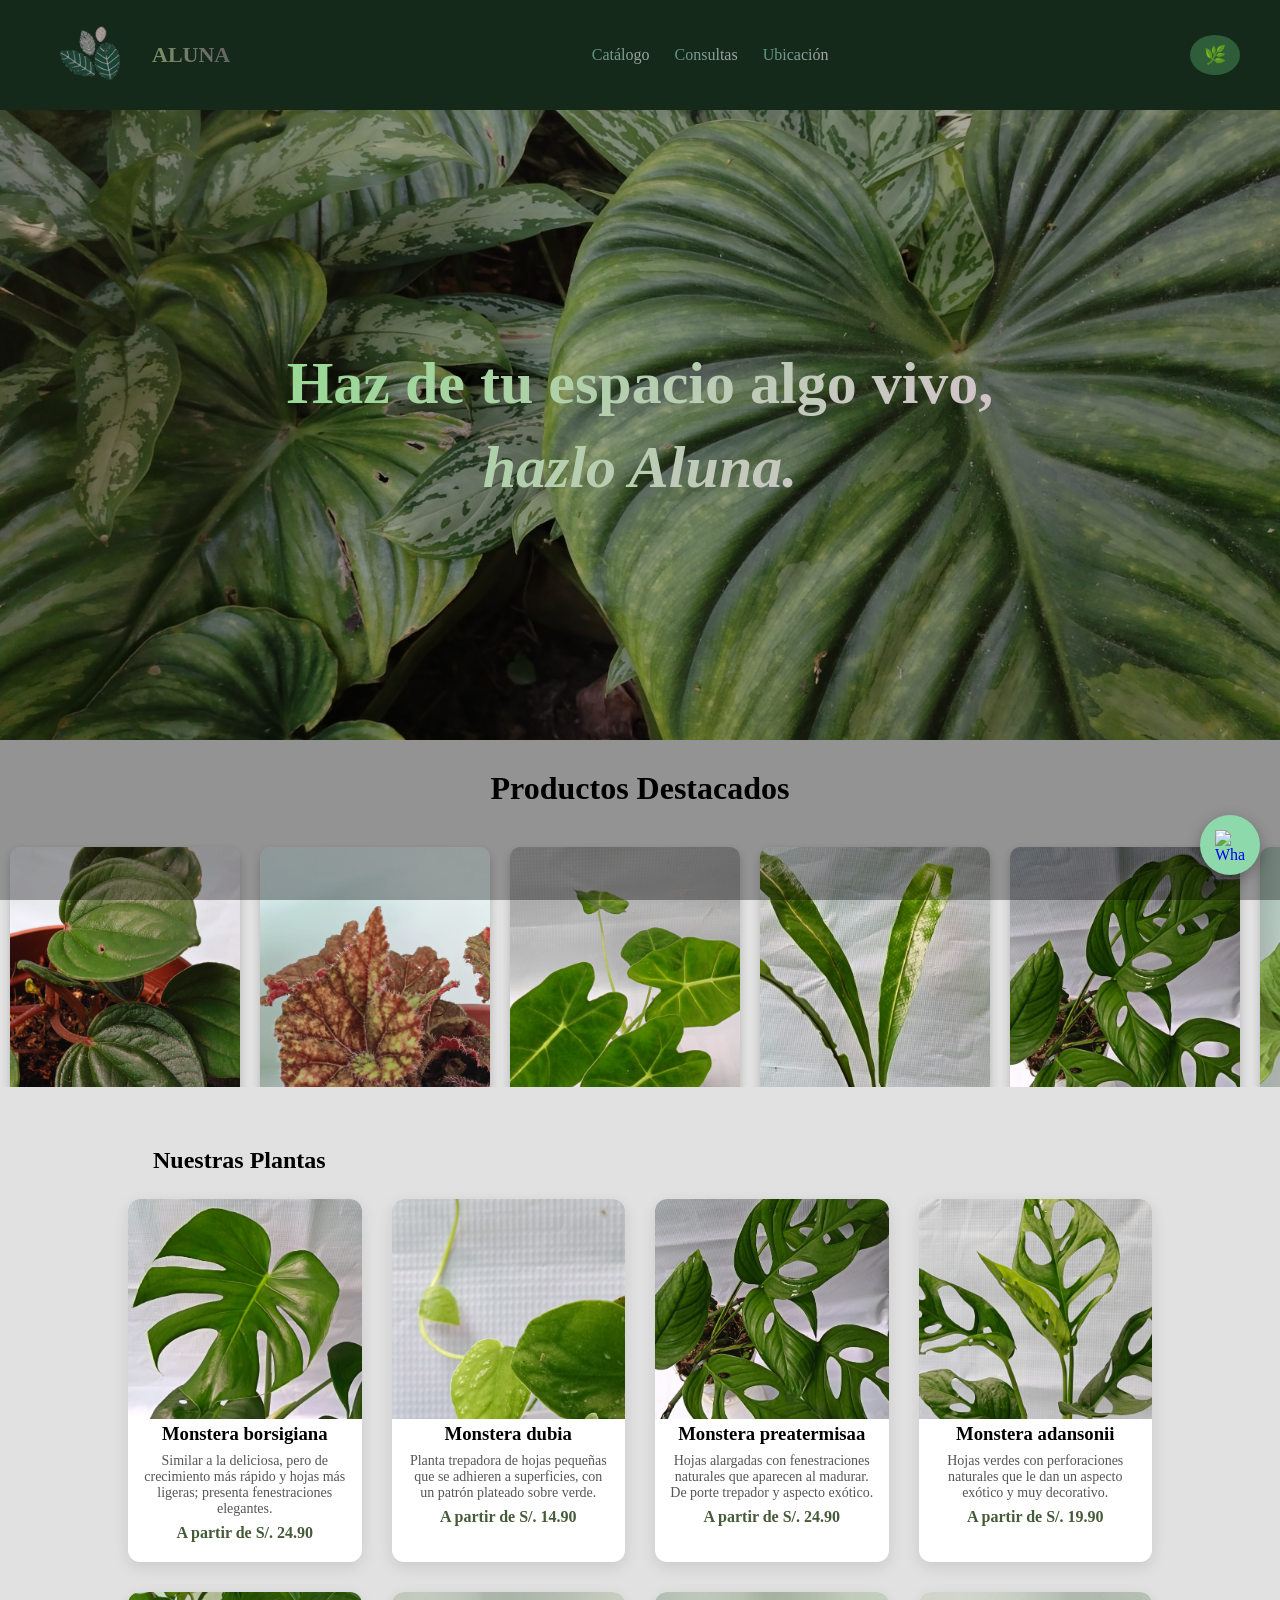
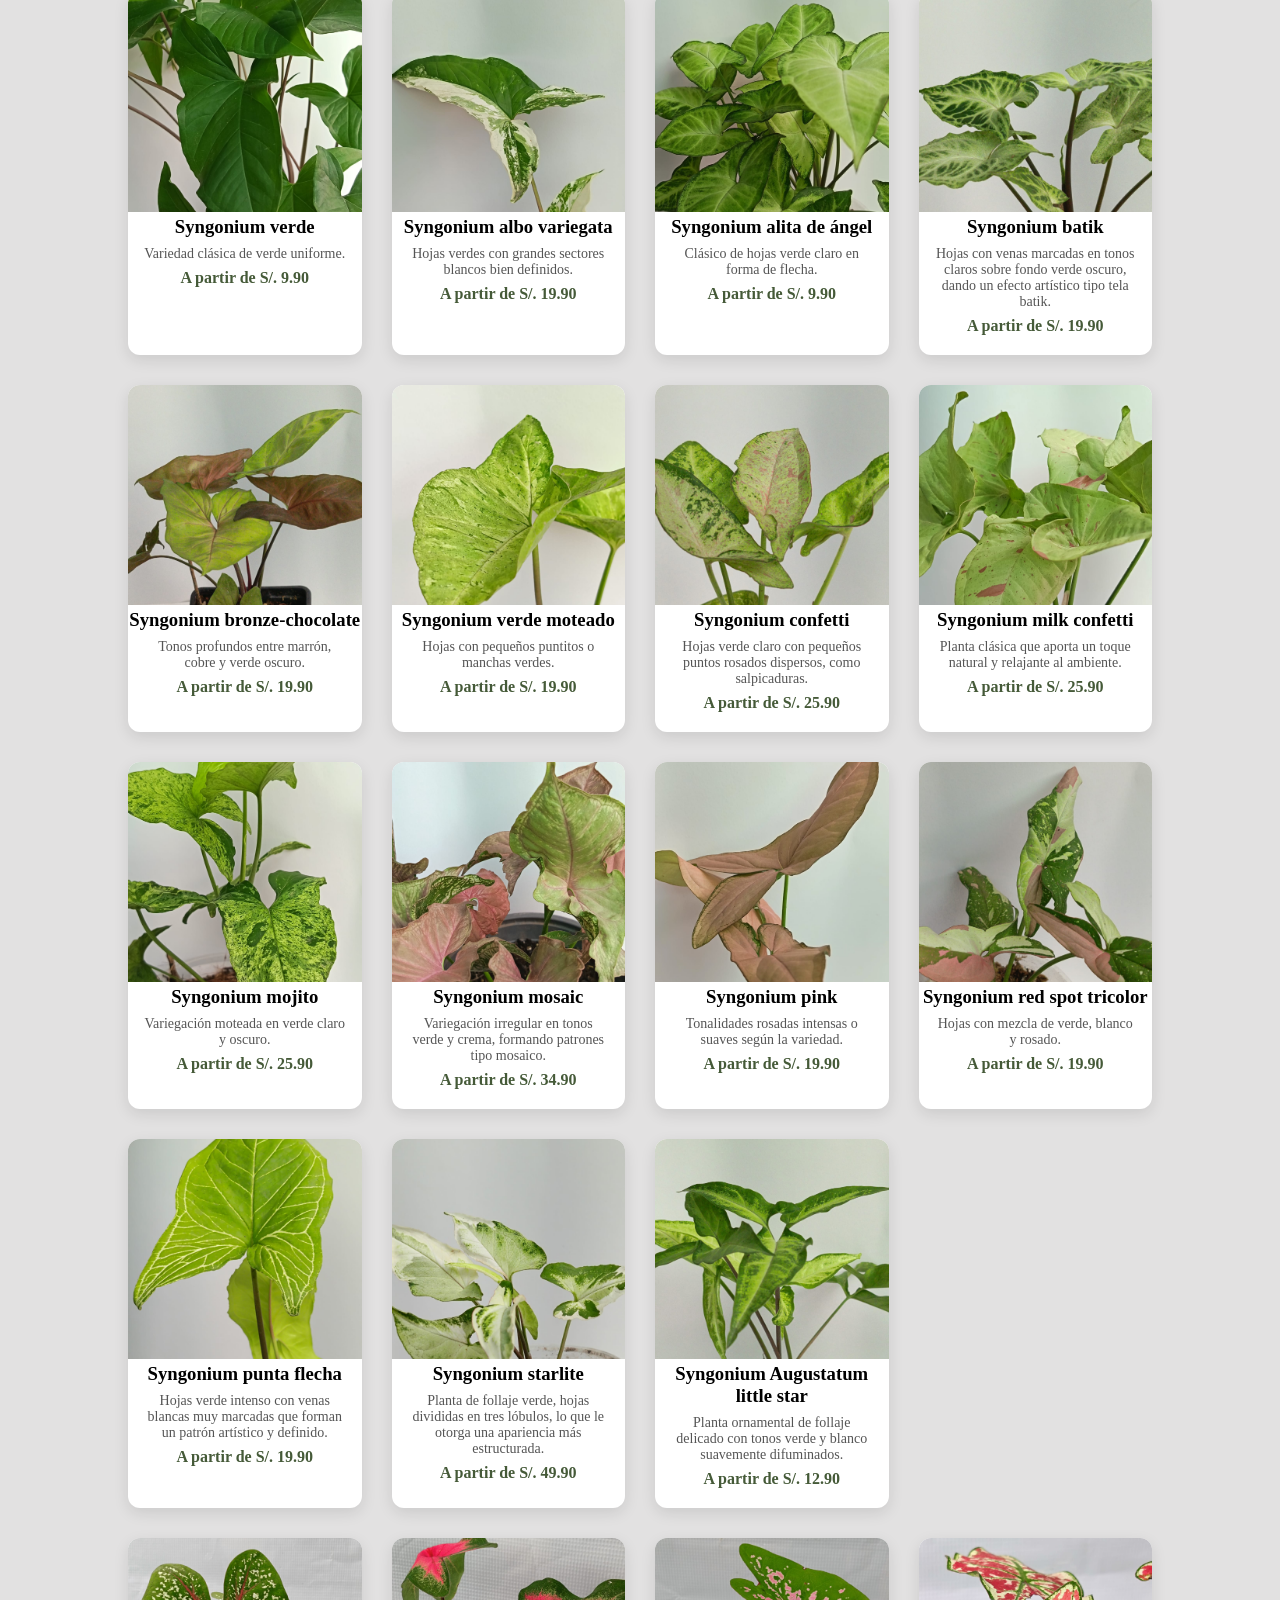
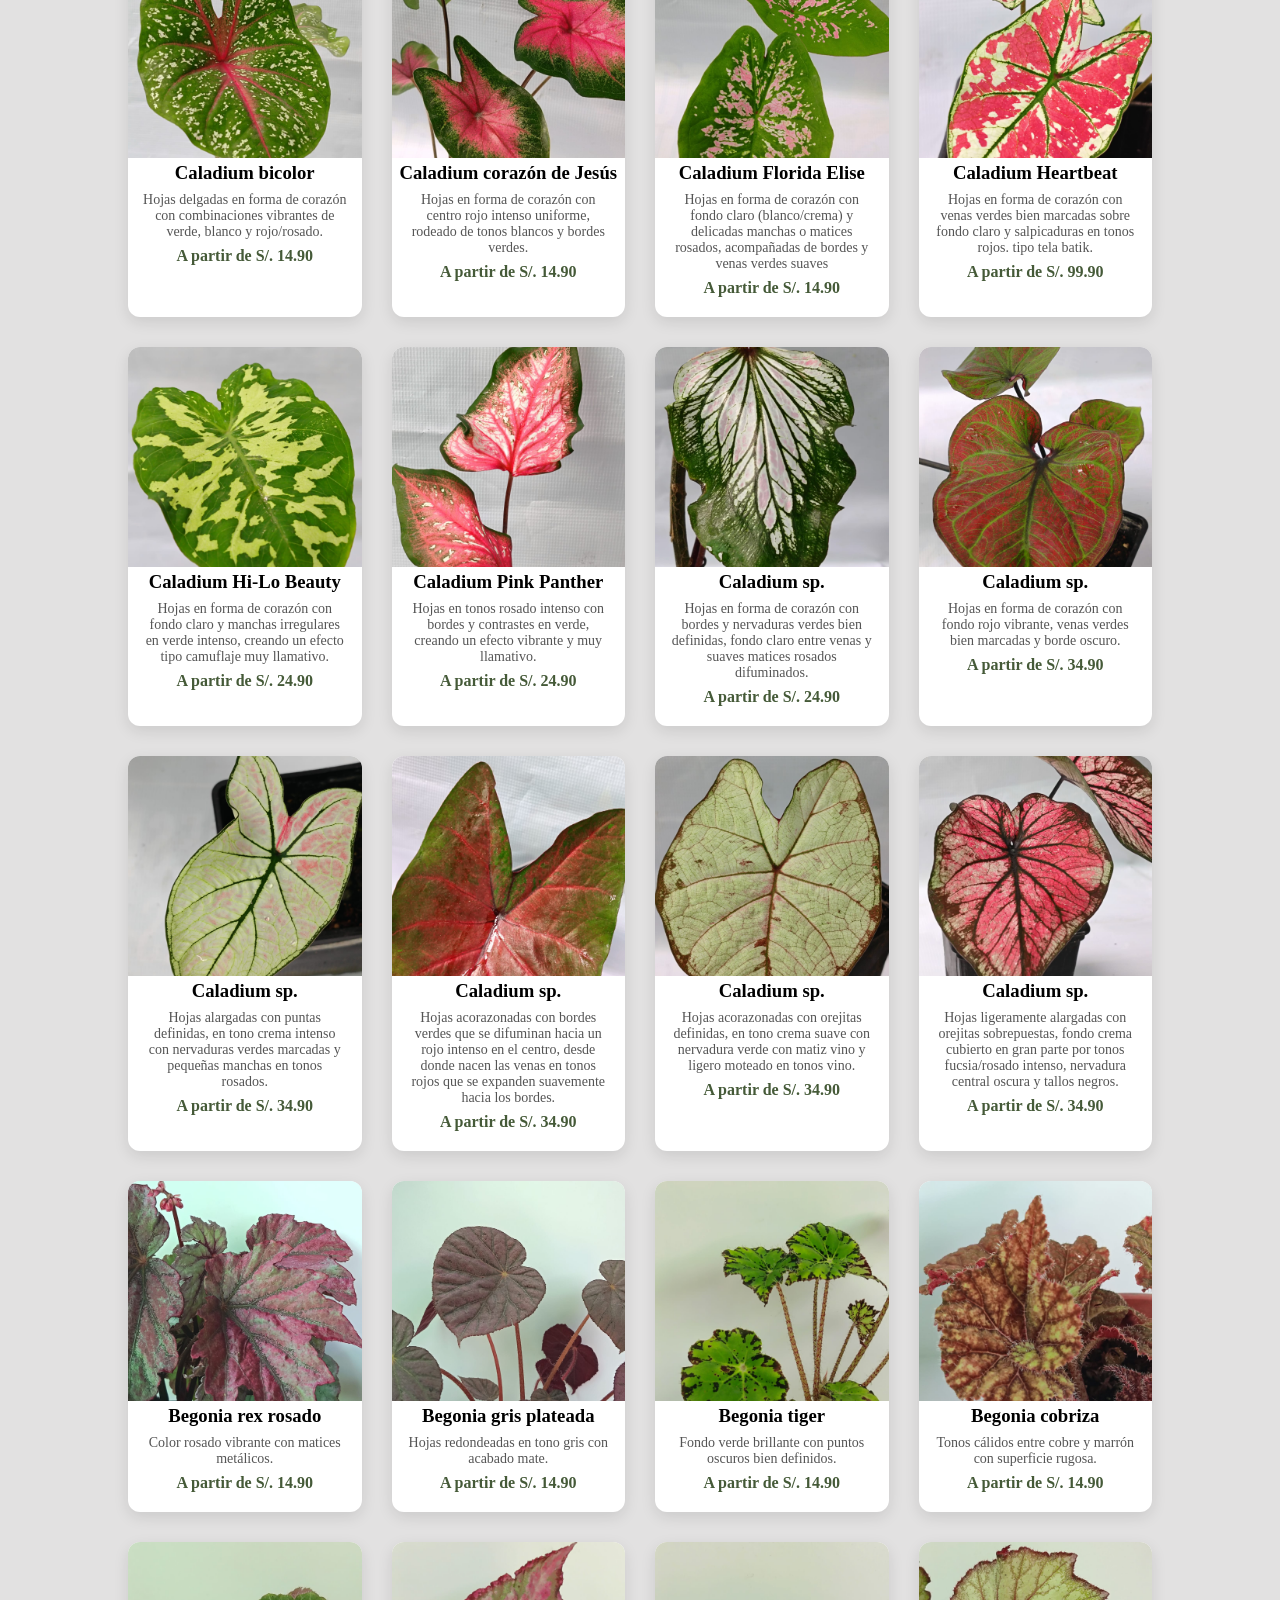
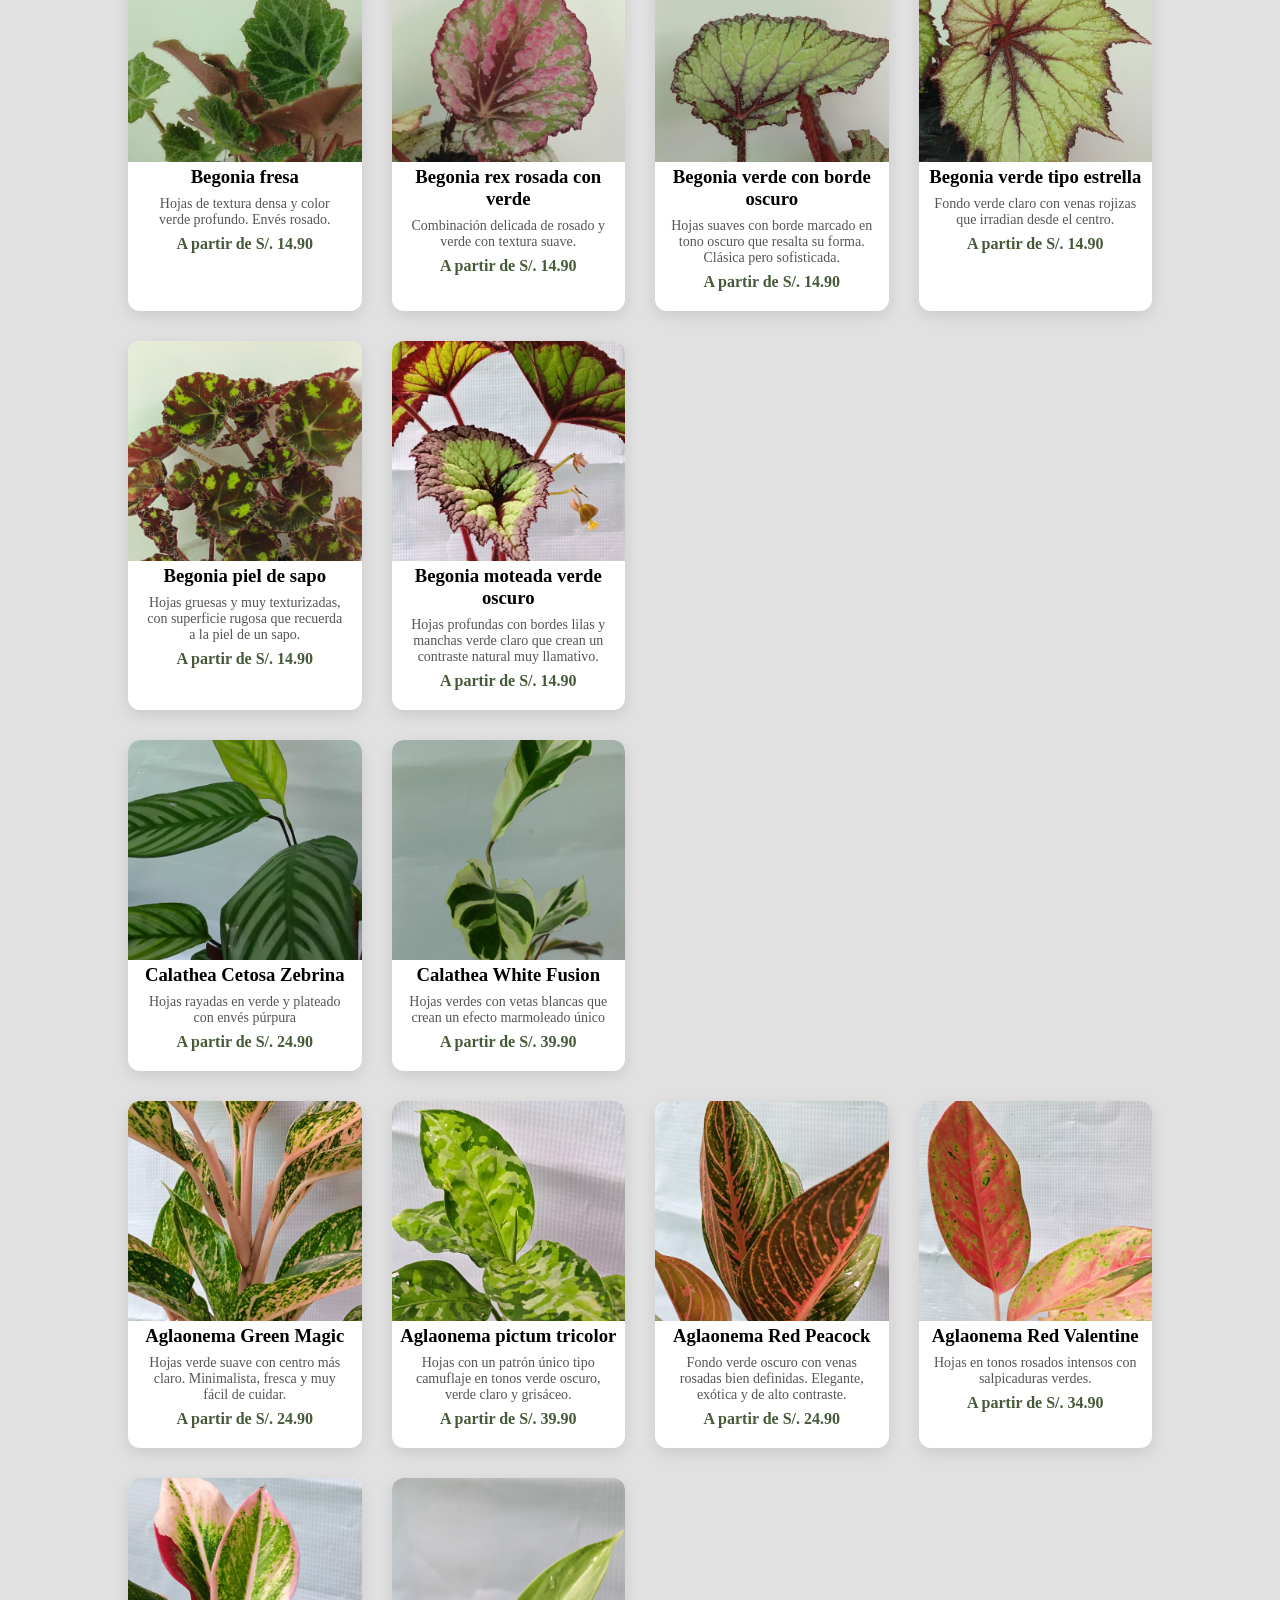
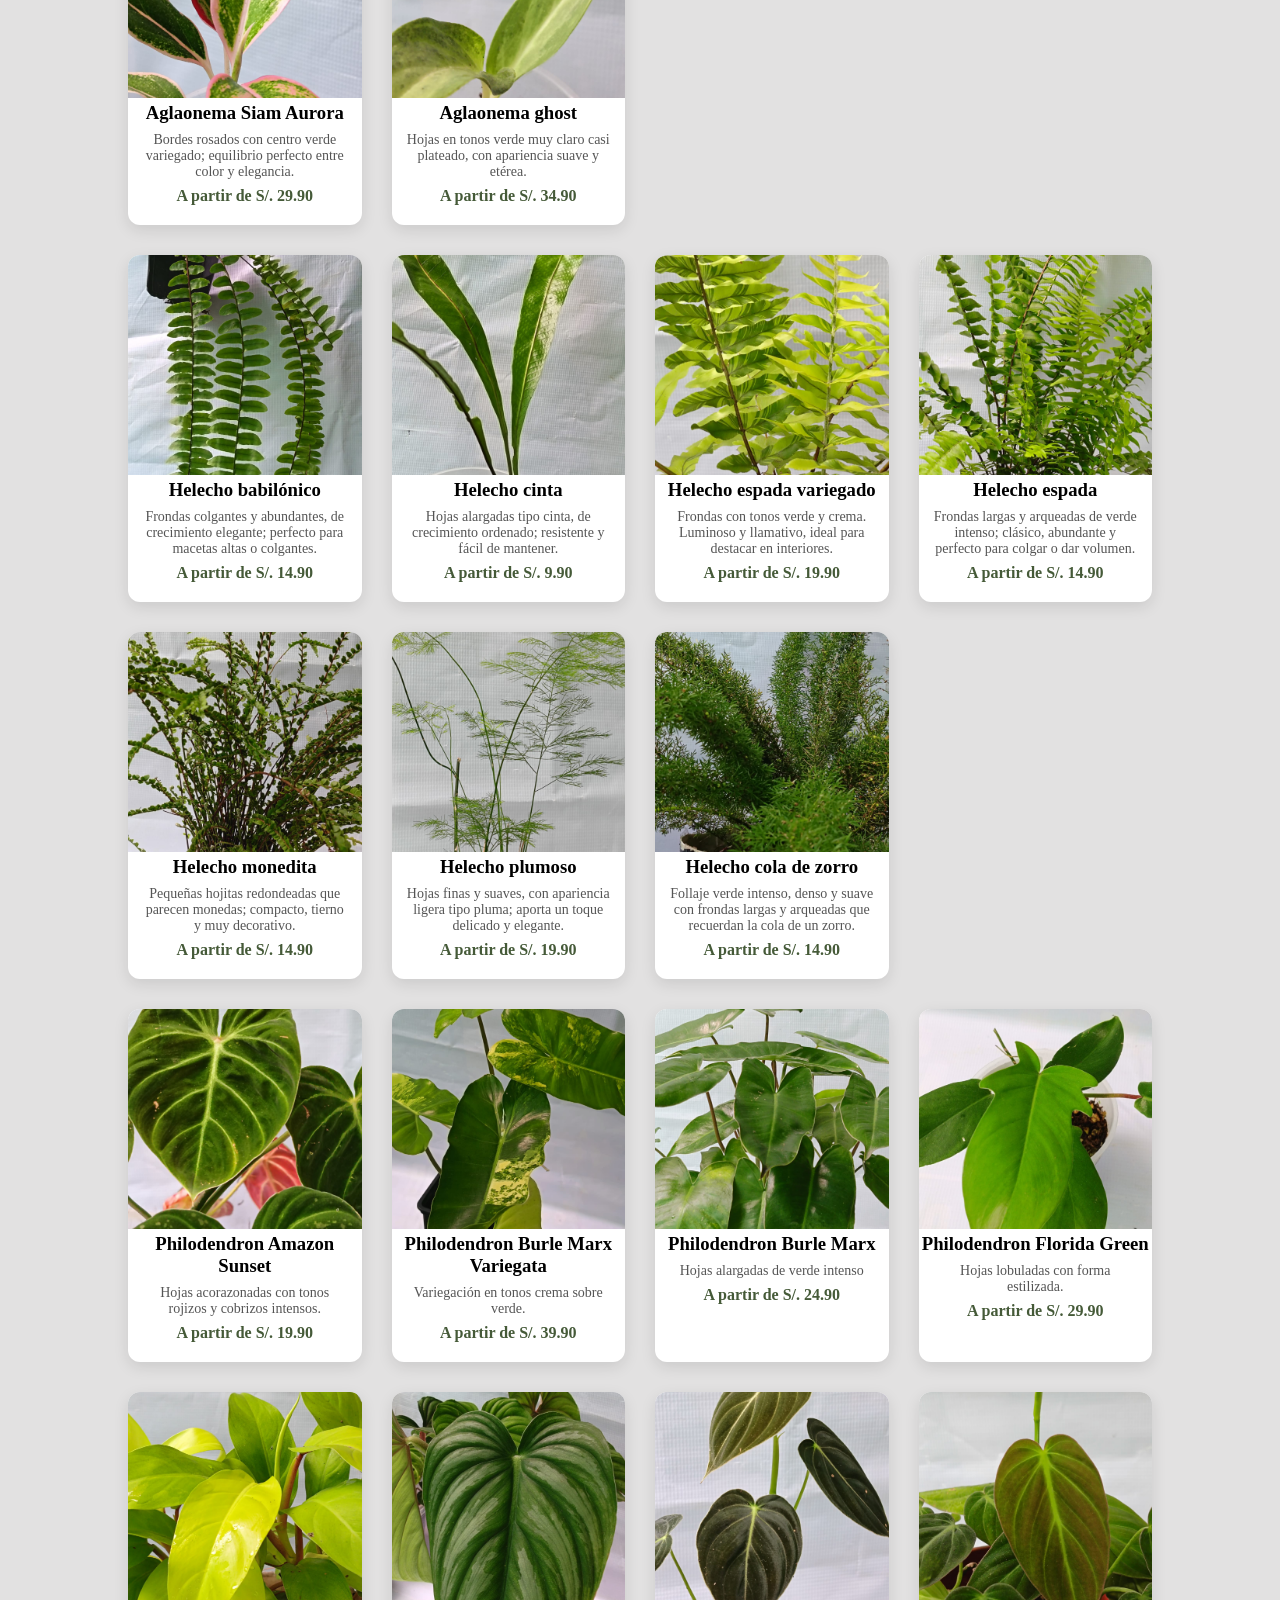
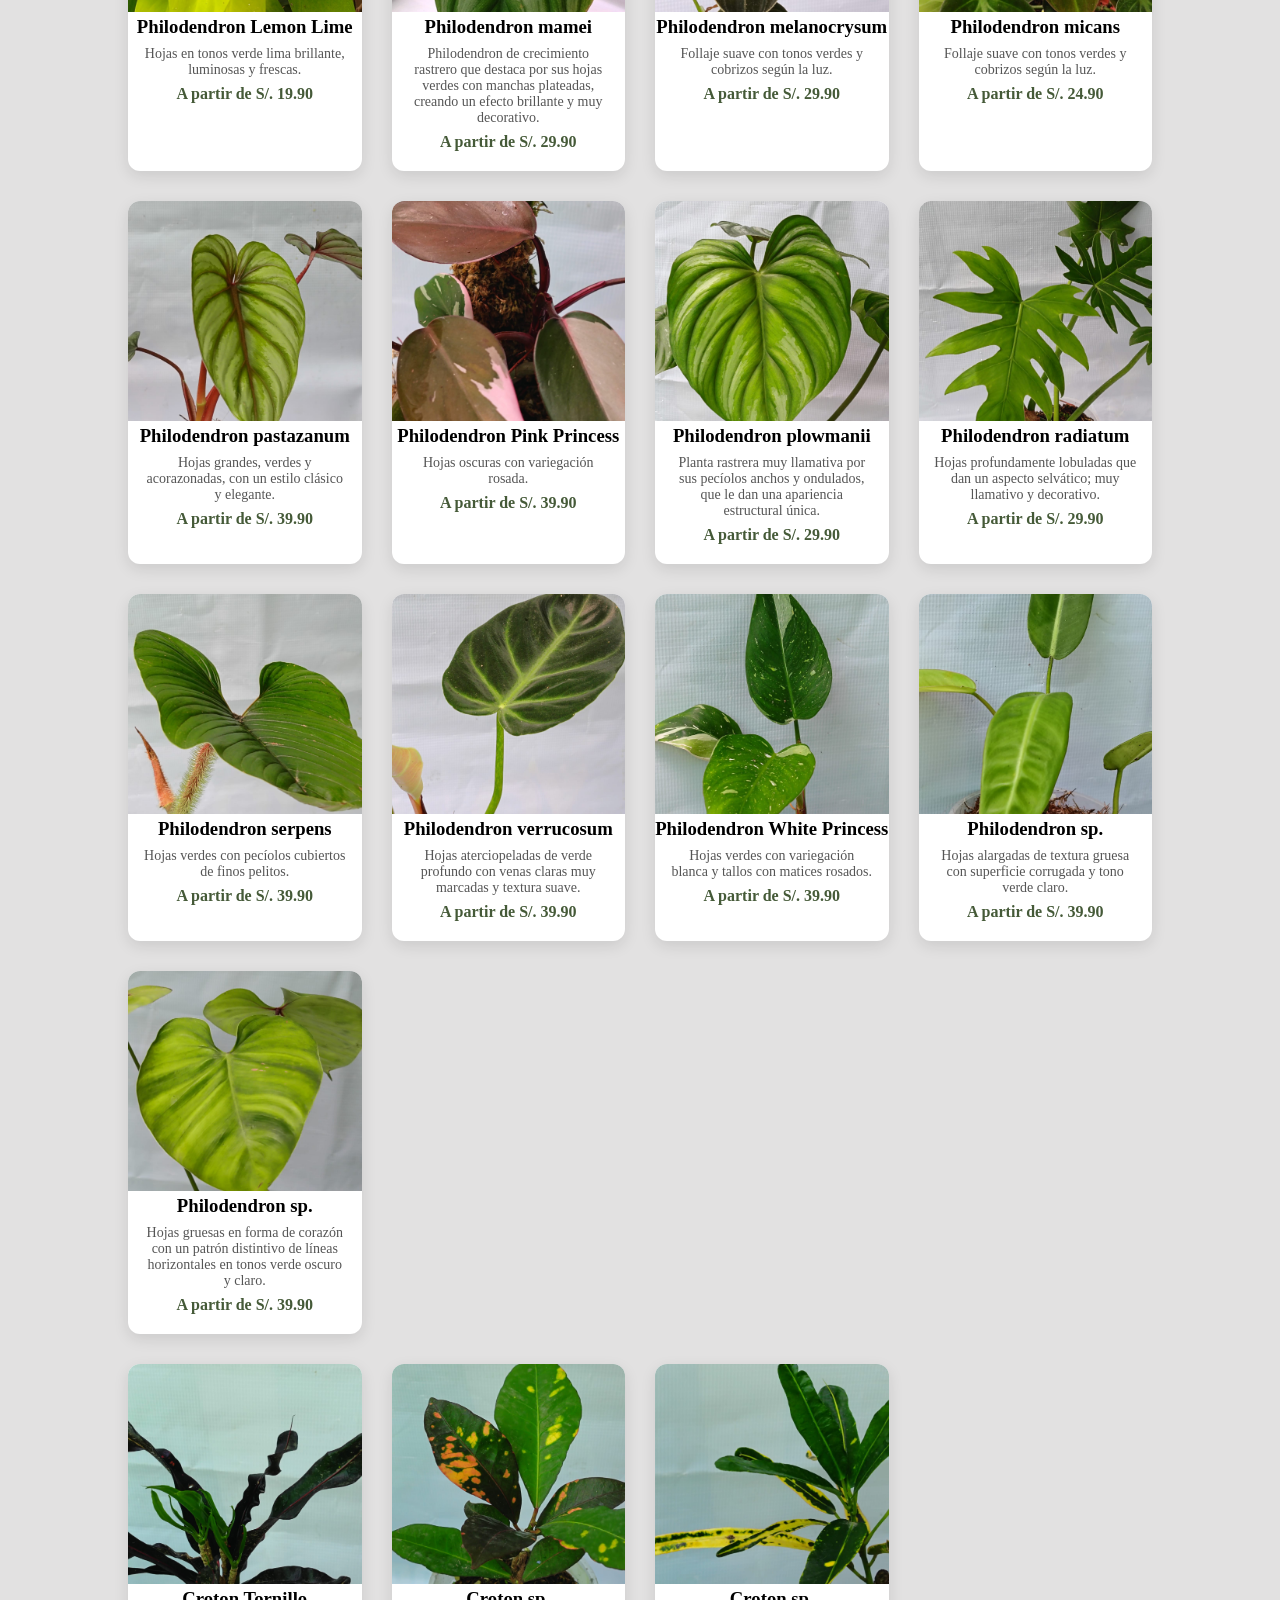
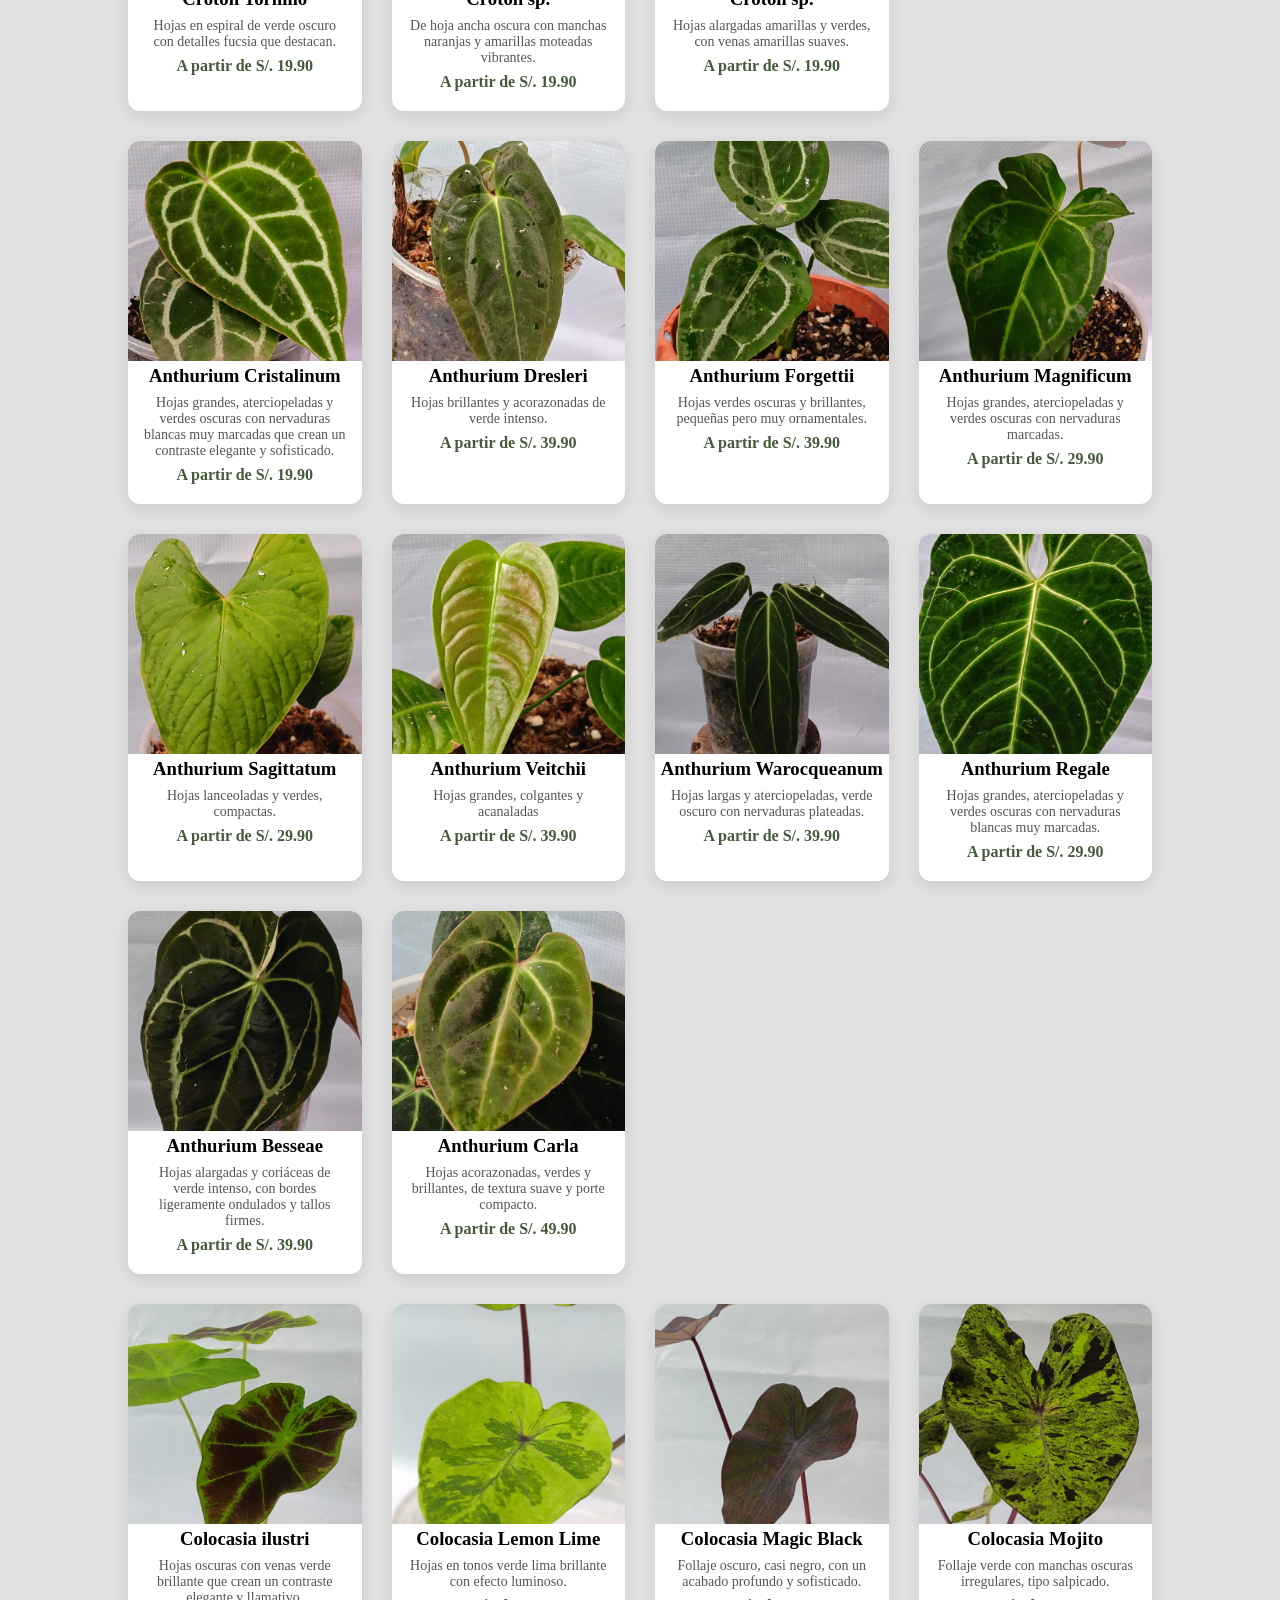
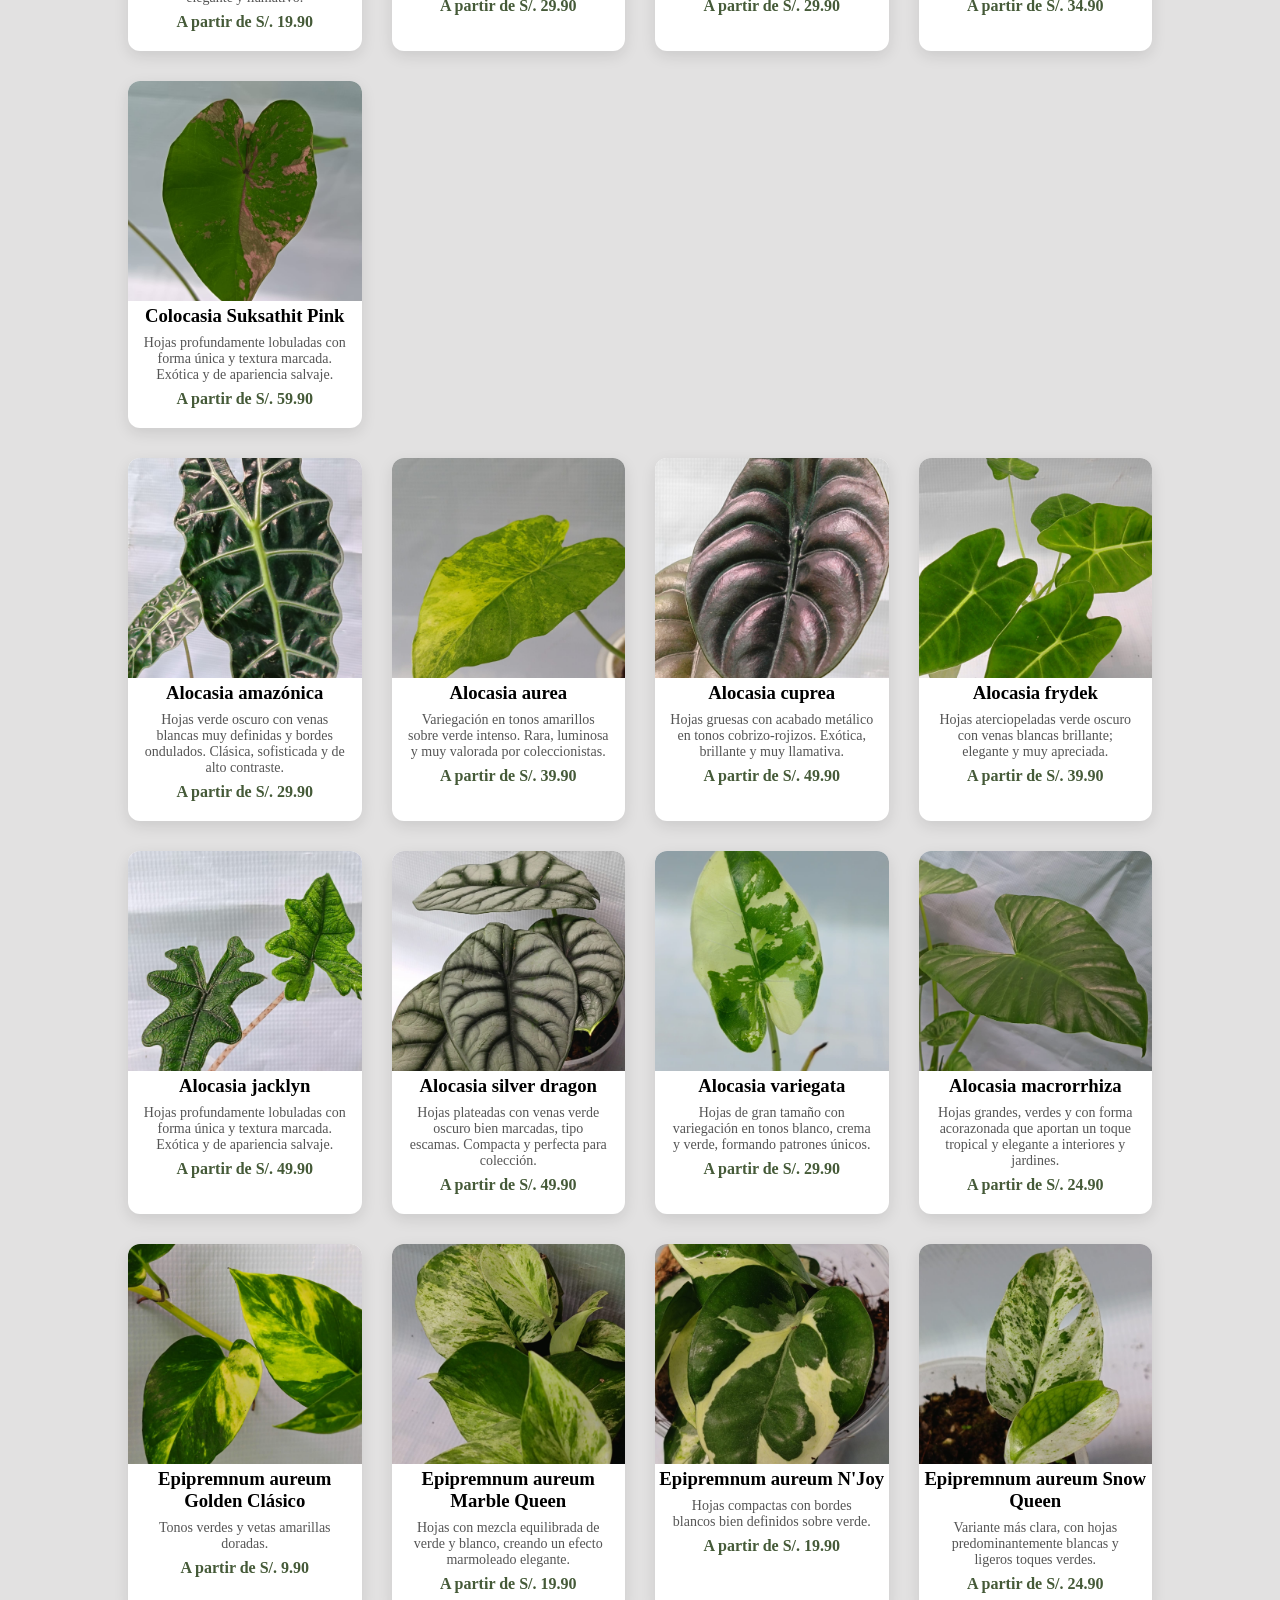
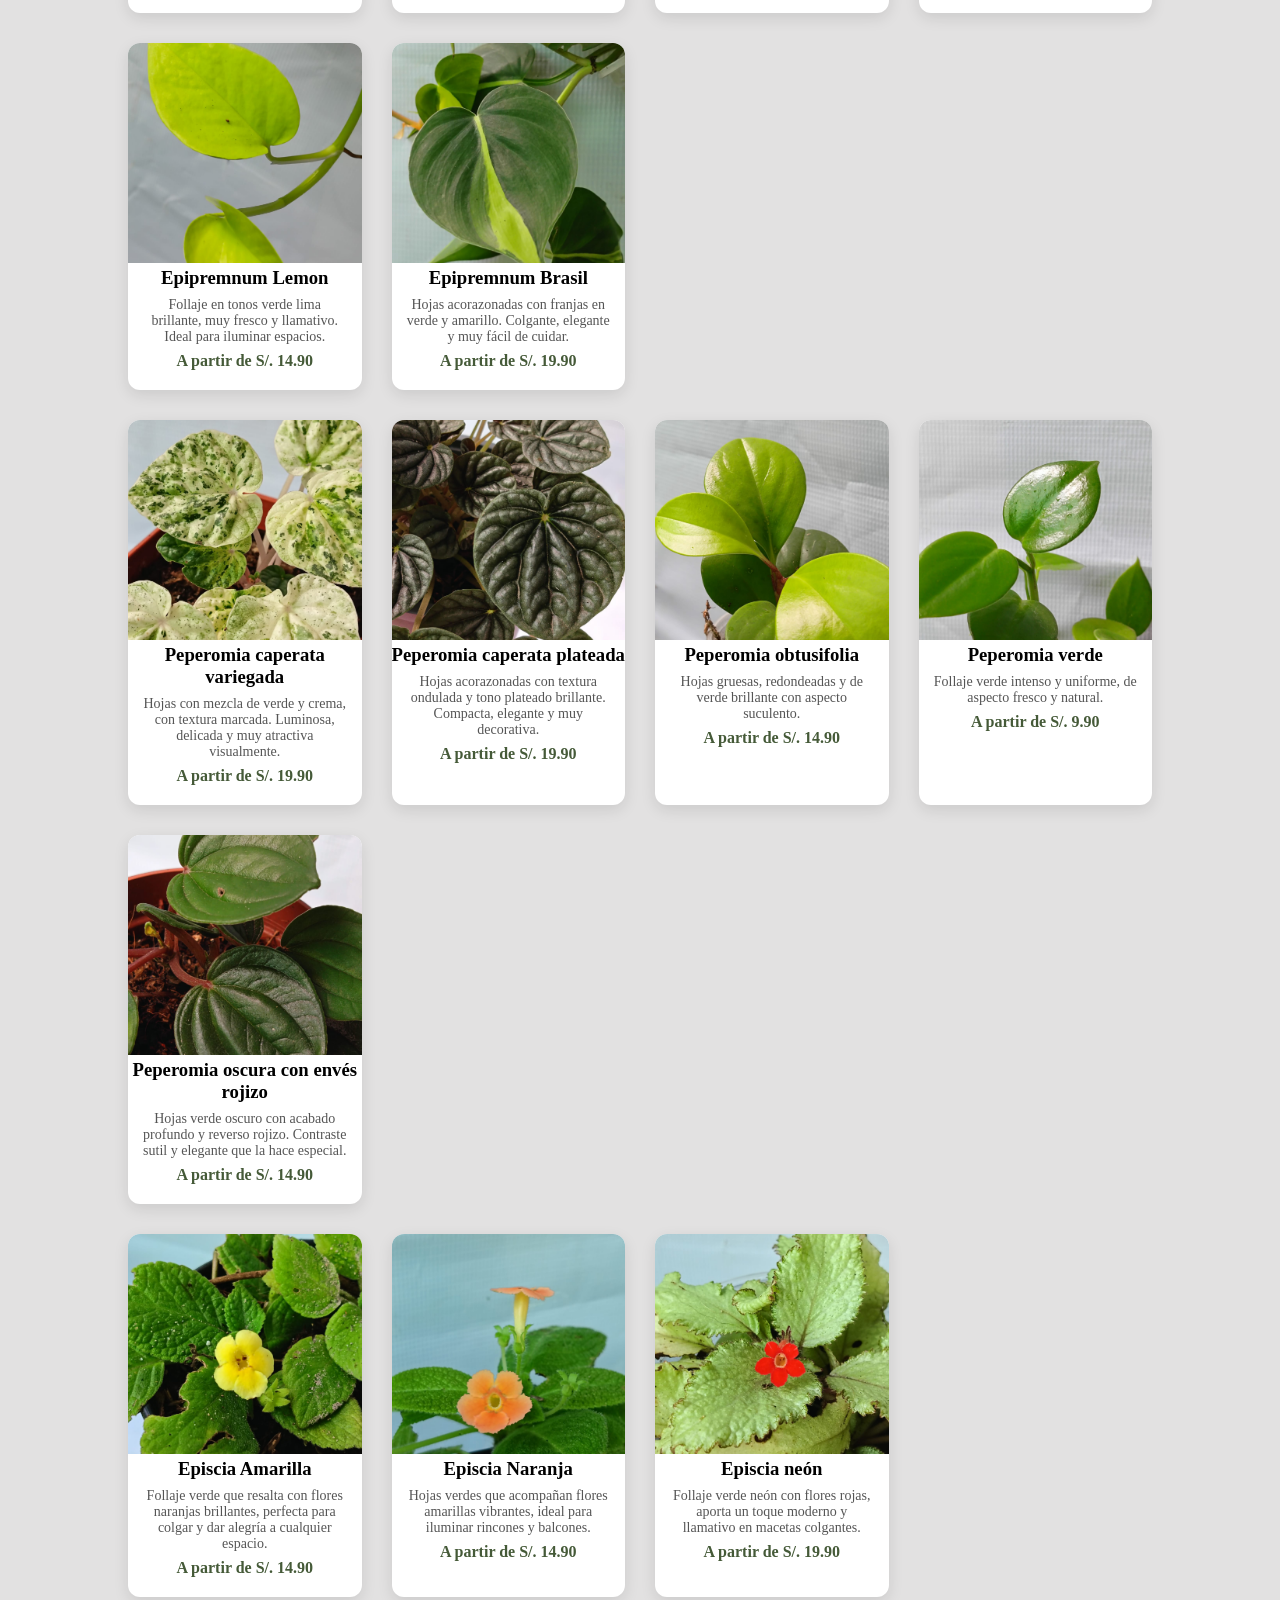
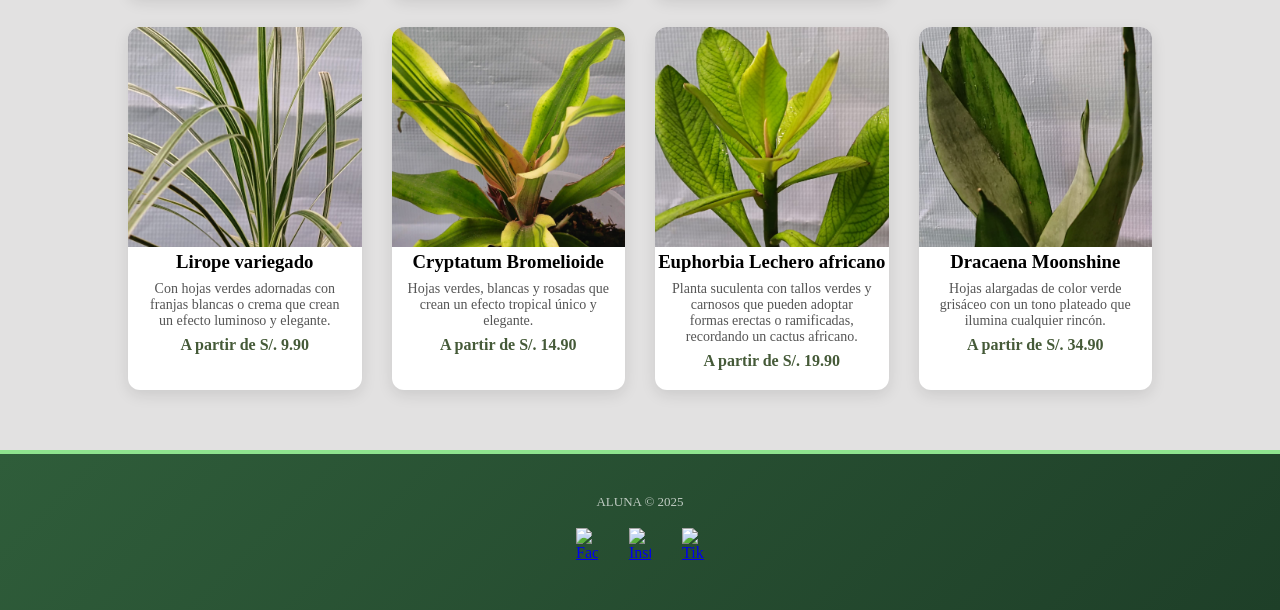
==== commit 390de070: "error en una letra" ====
--- a/index.html
+++ b/index.html
@@ -392,7 +392,7 @@
                         <div class="producto">
                             <img src="img/Caladium sp5.jpeg" alt="Planta14">
                             <h3>Caladium sp.</h3>
-                            <p>THojas acorazonadas con orejitas definidas, en tono crema suave con nervadura verde con
+                            <p>Hojas acorazonadas con orejitas definidas, en tono crema suave con nervadura verde con
                                 matiz vino y ligero moteado en tonos vino.</p>
                             <h4 style="color: rgb(69, 90, 56);">A partir de S/. 34.90</h4>
                         </div>
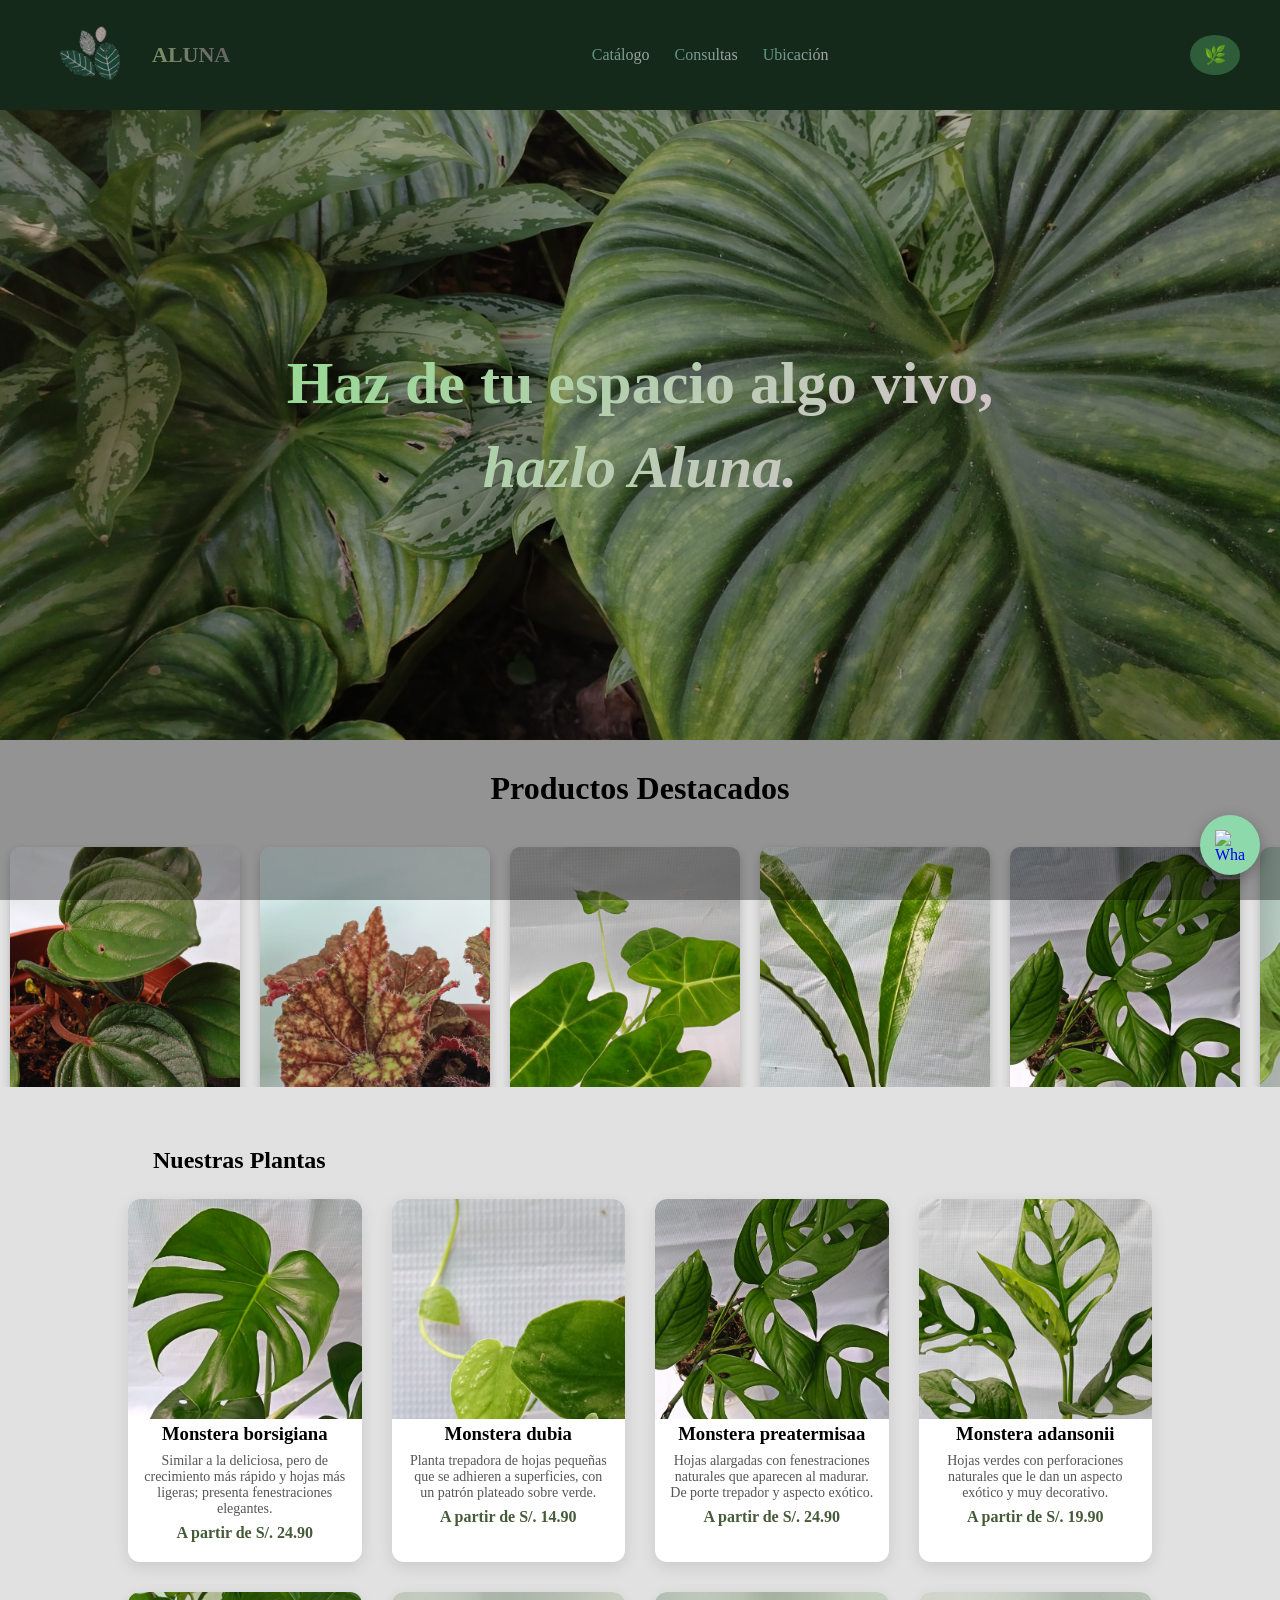
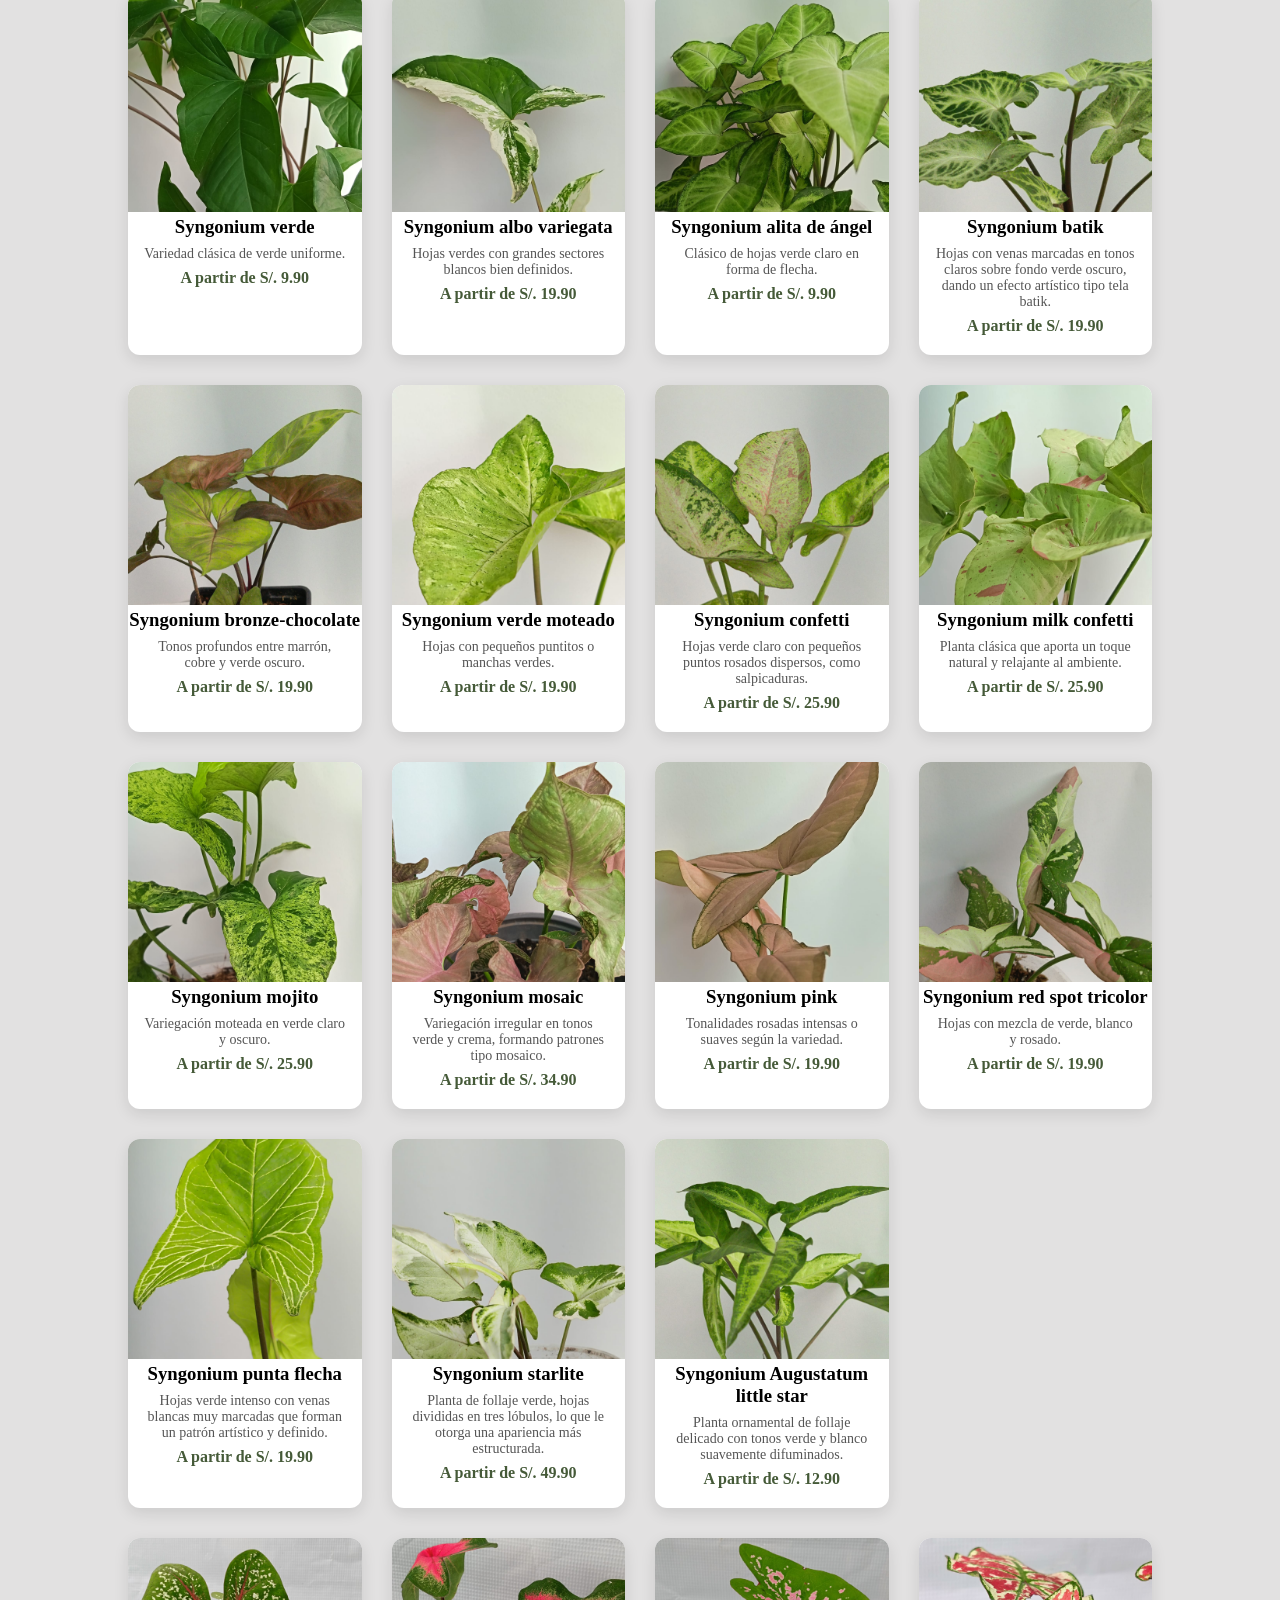
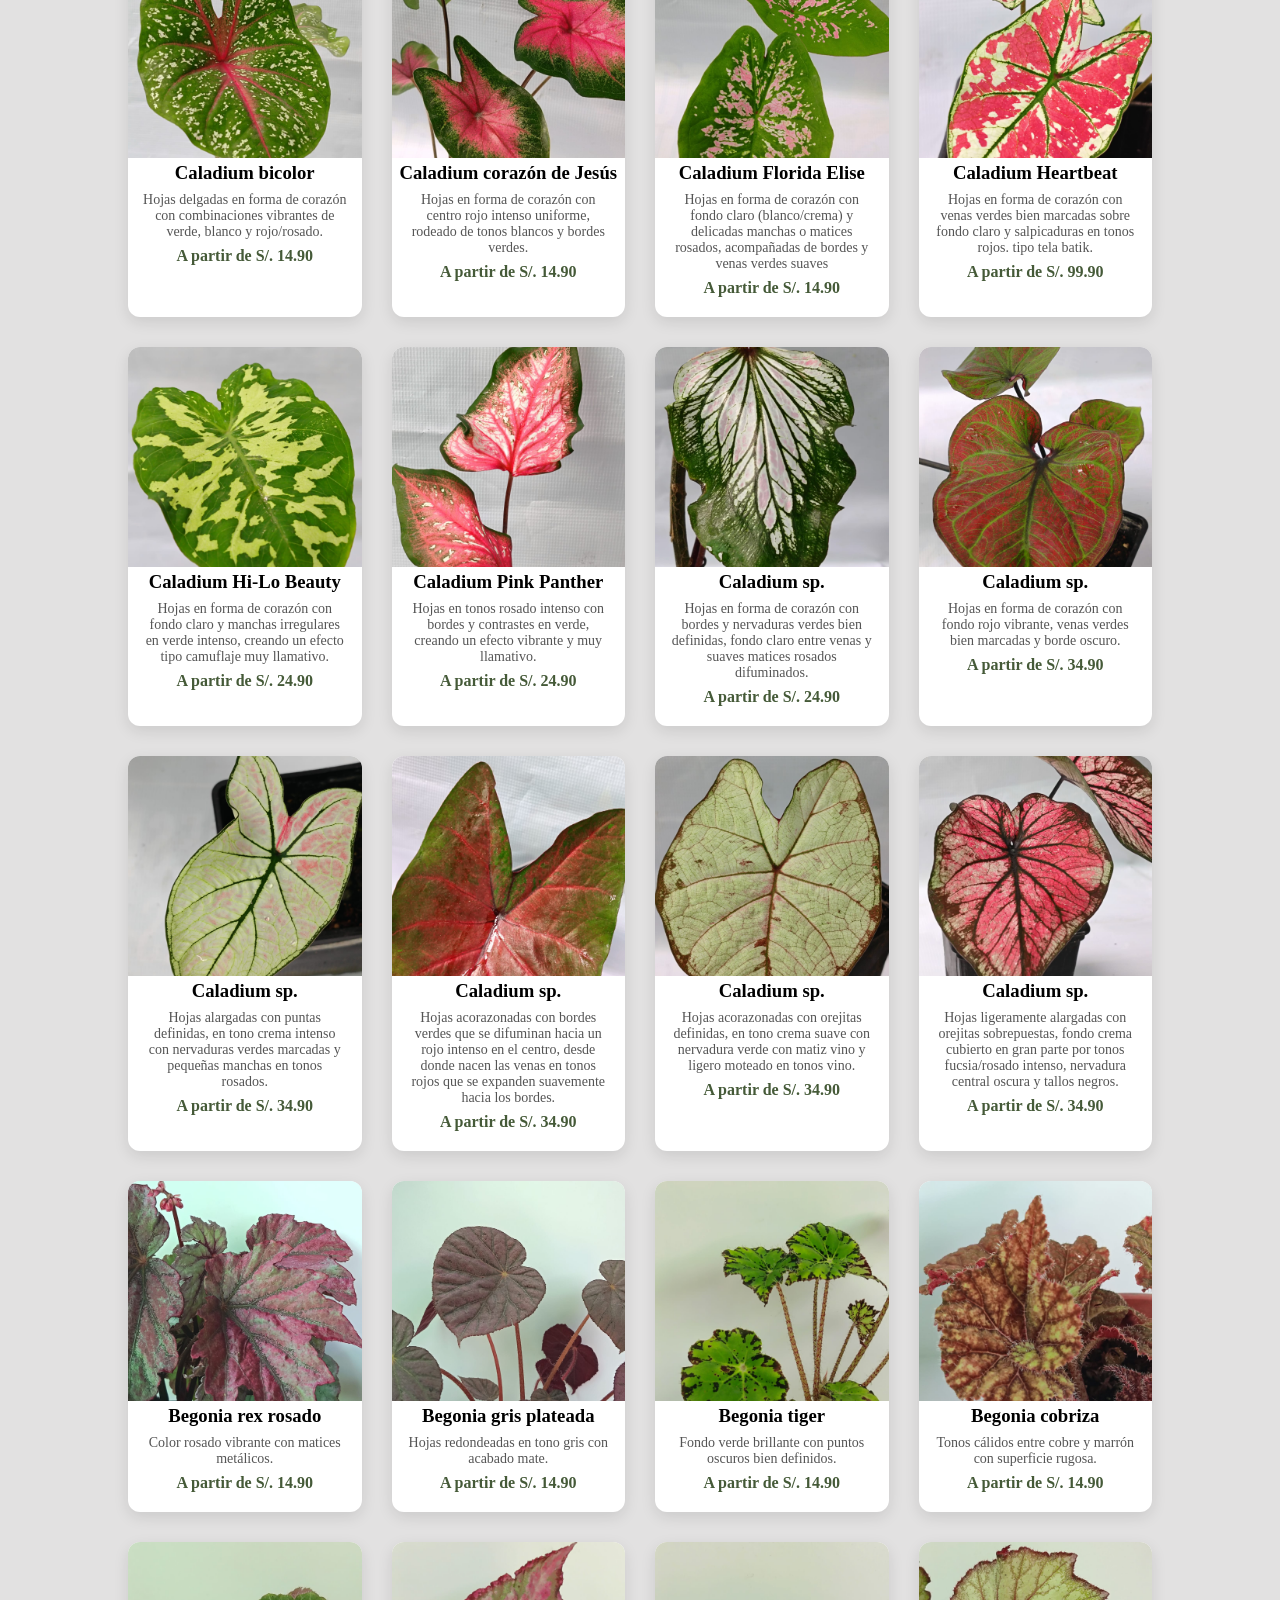
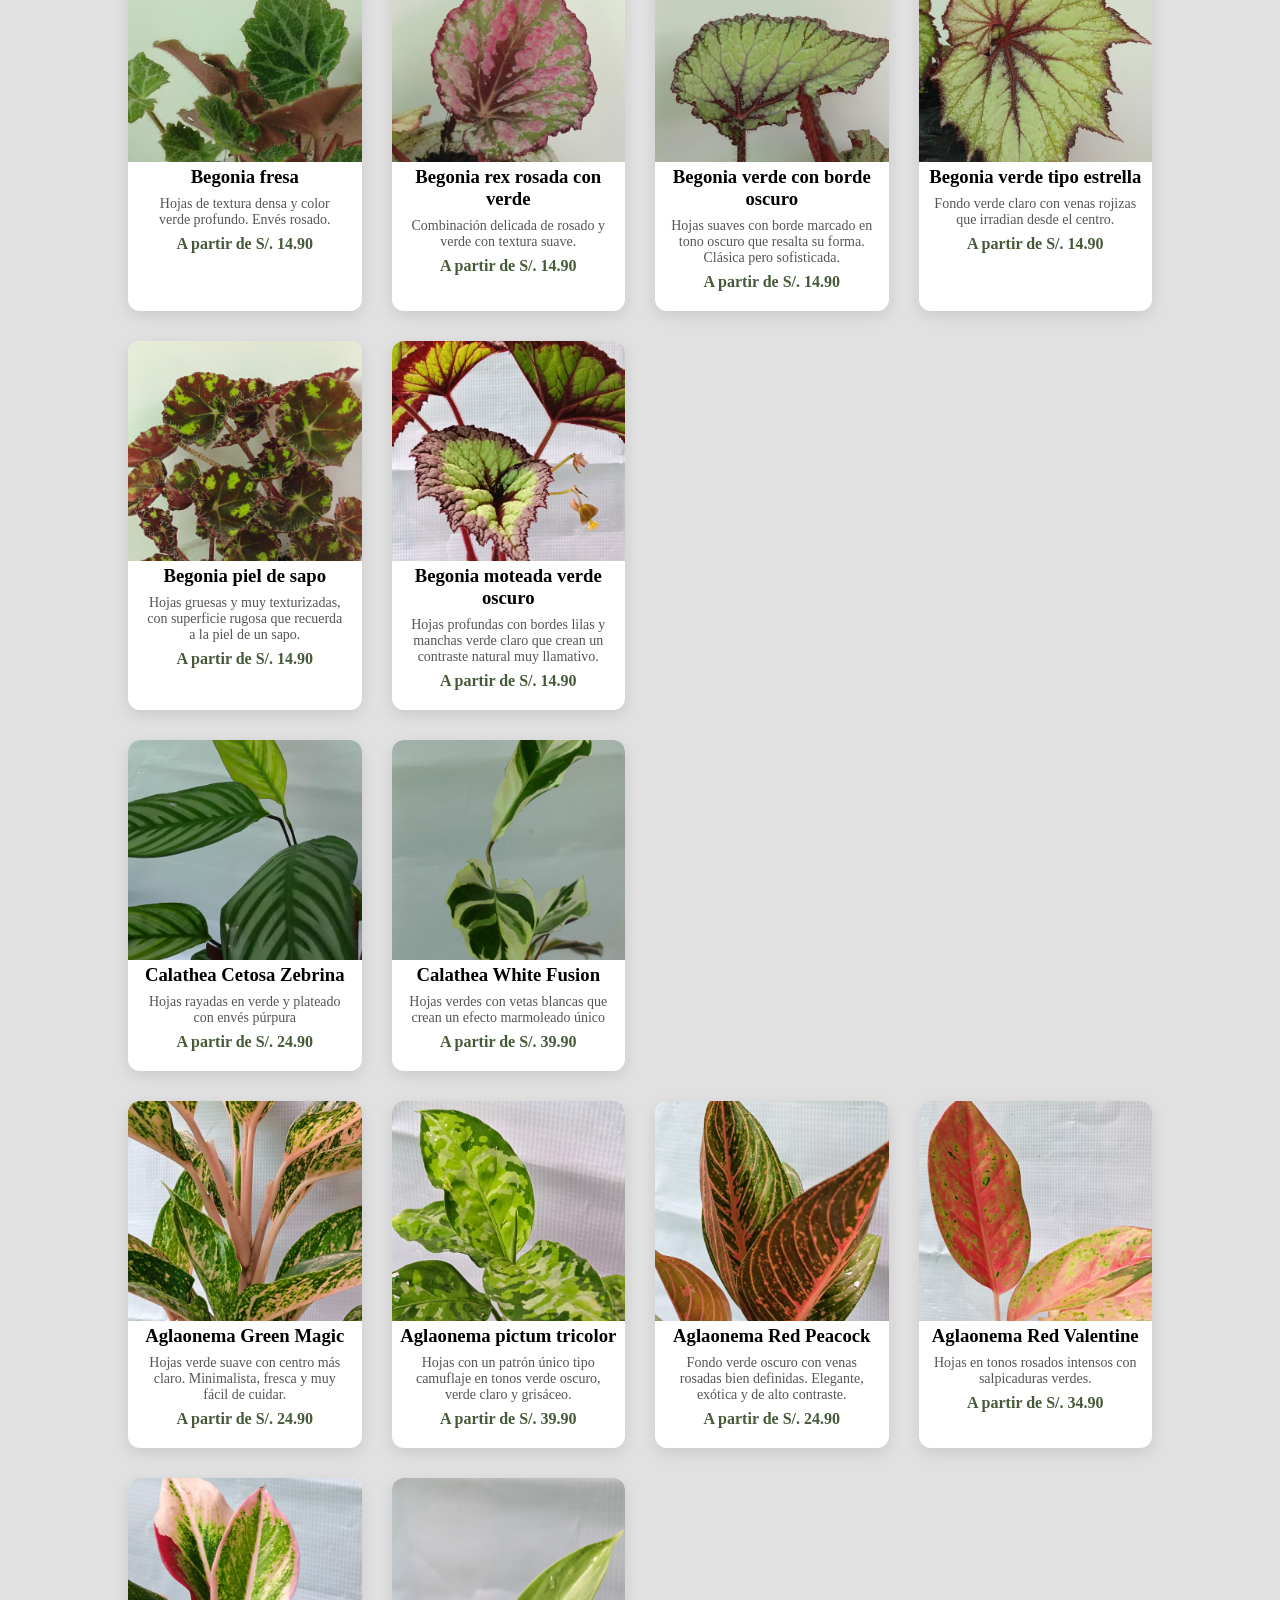
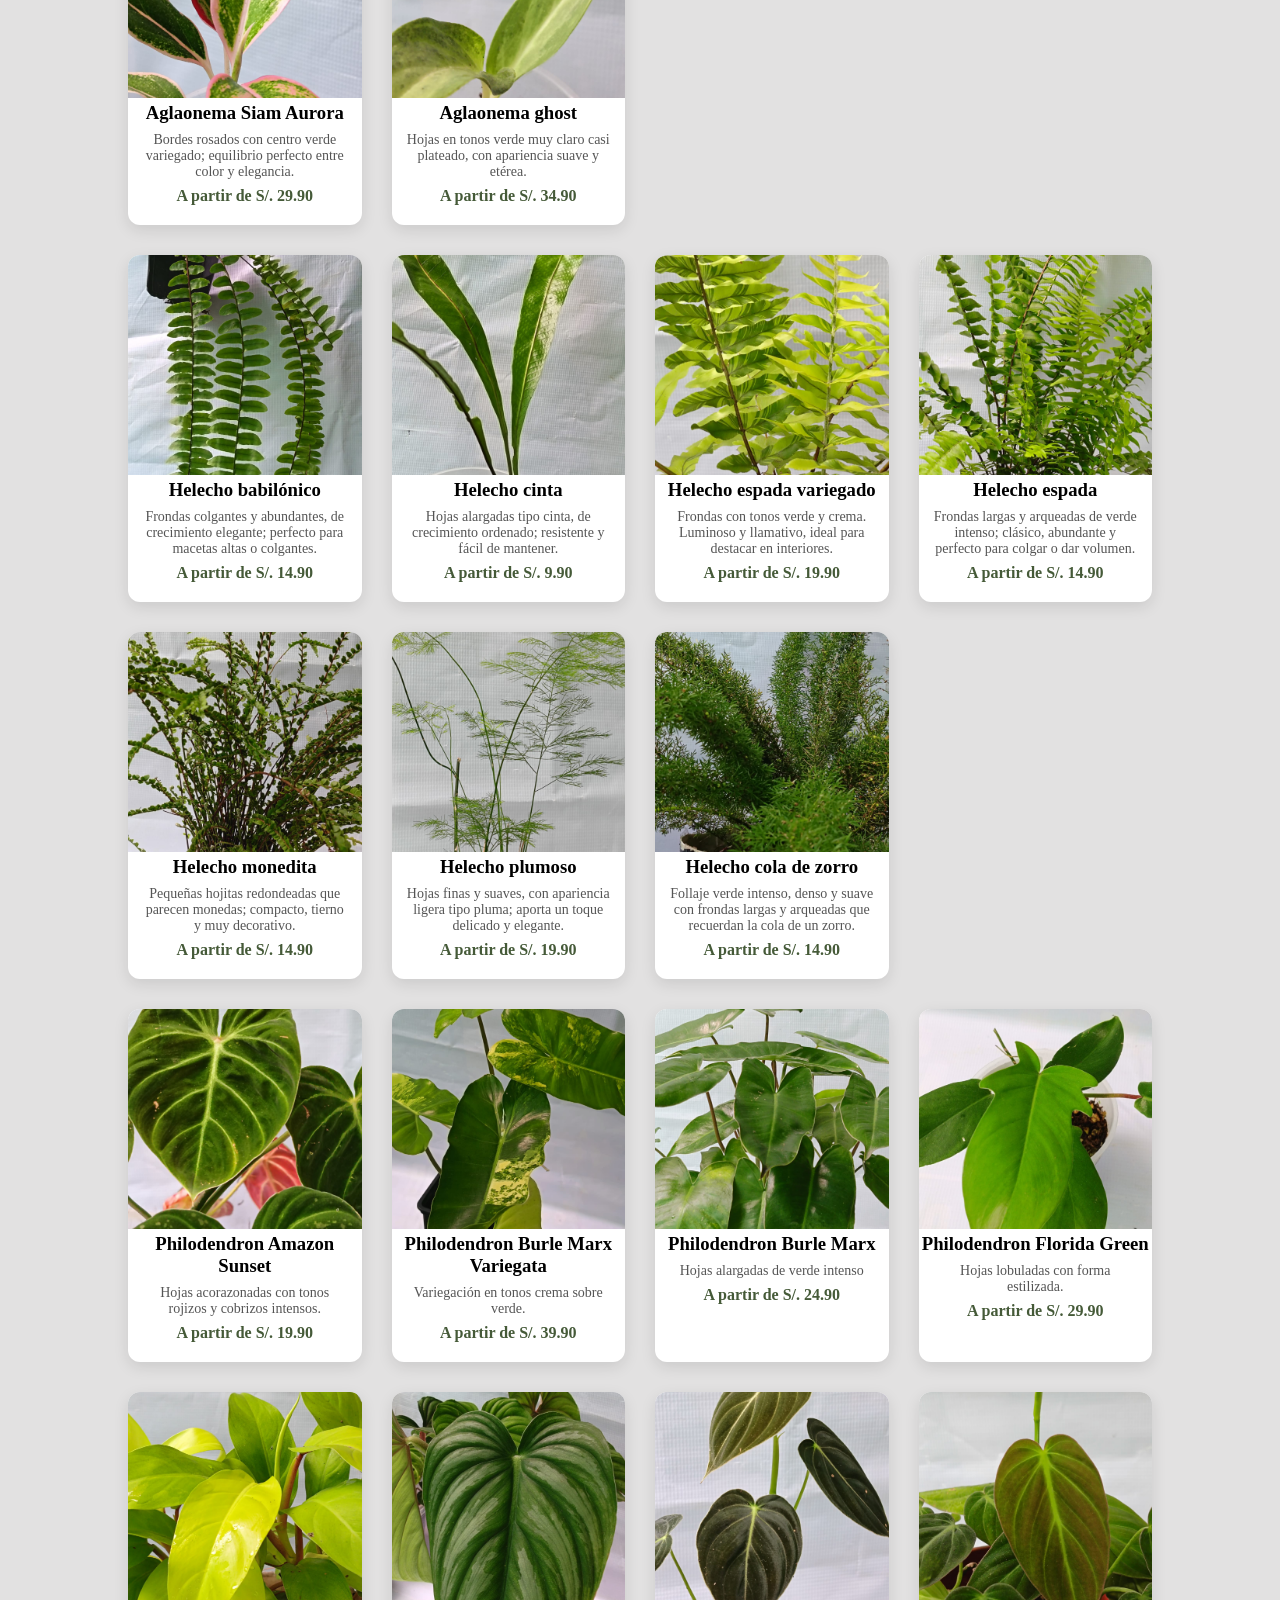
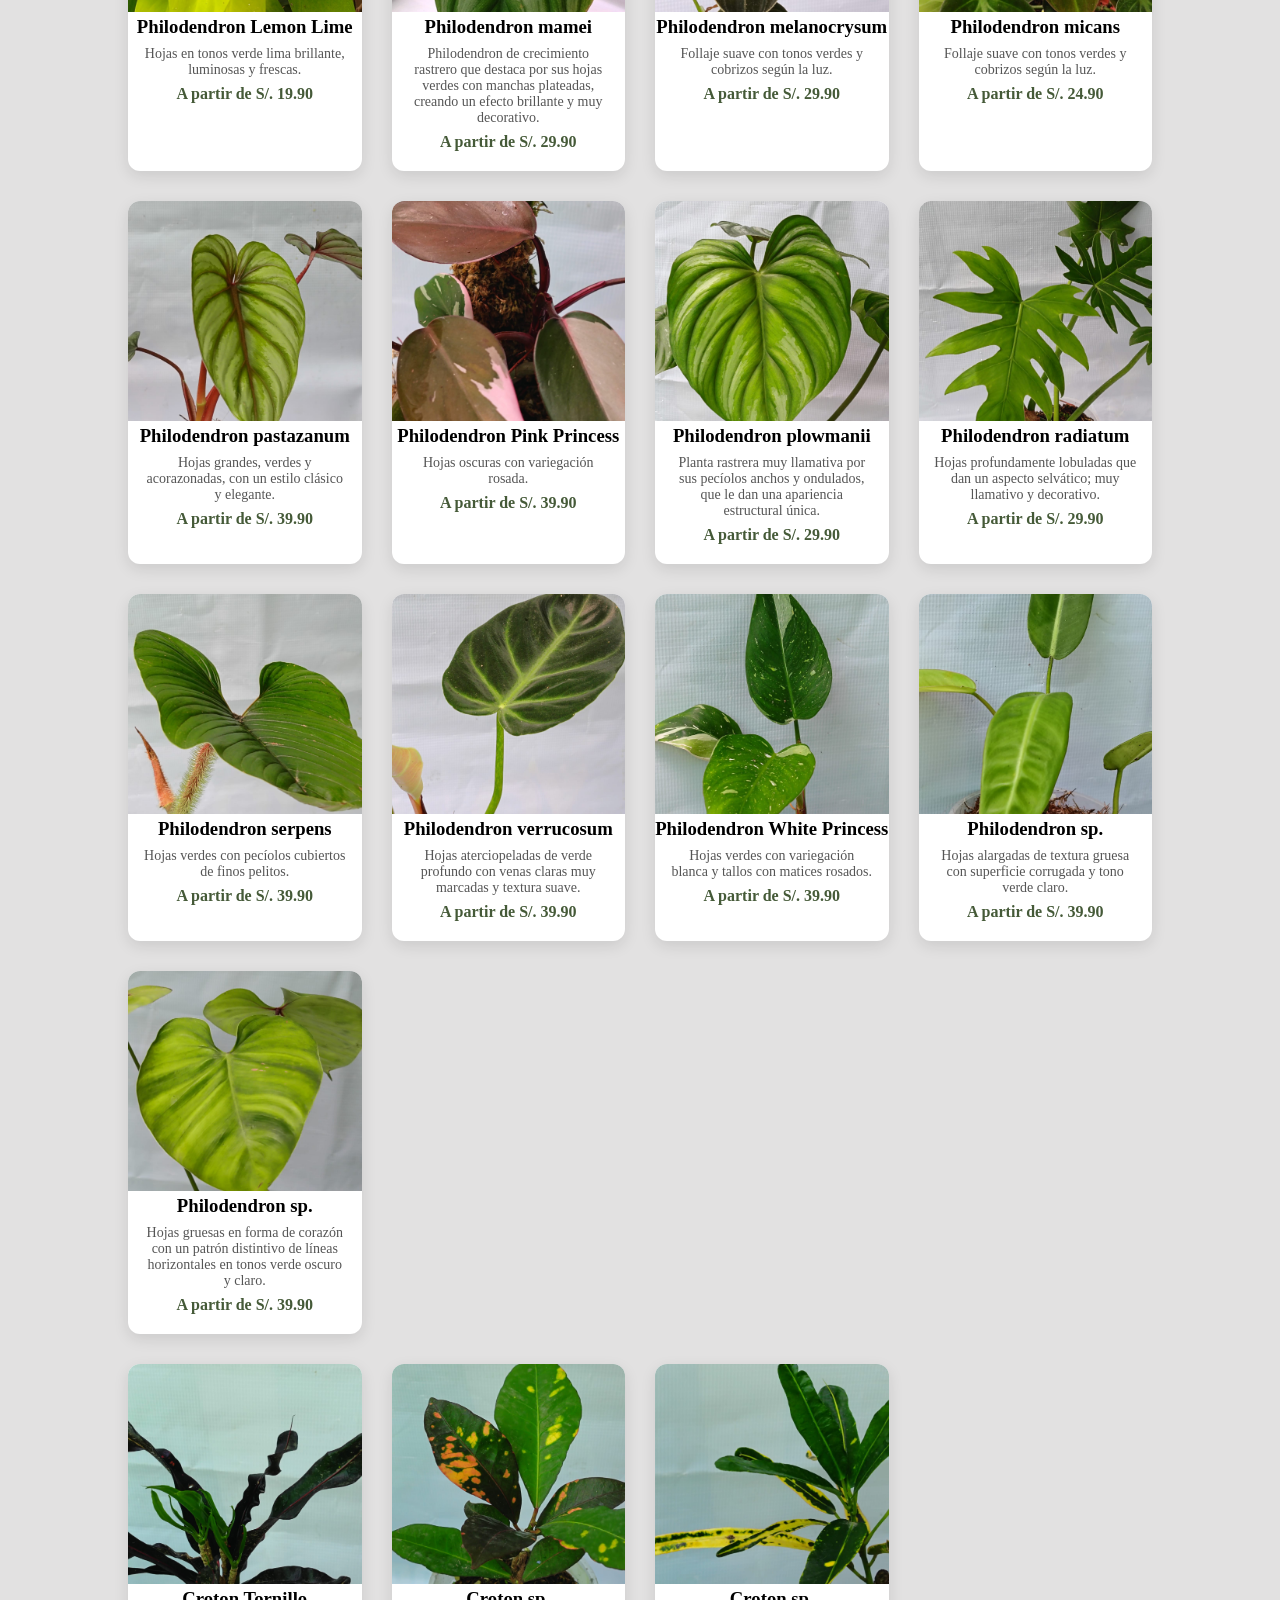
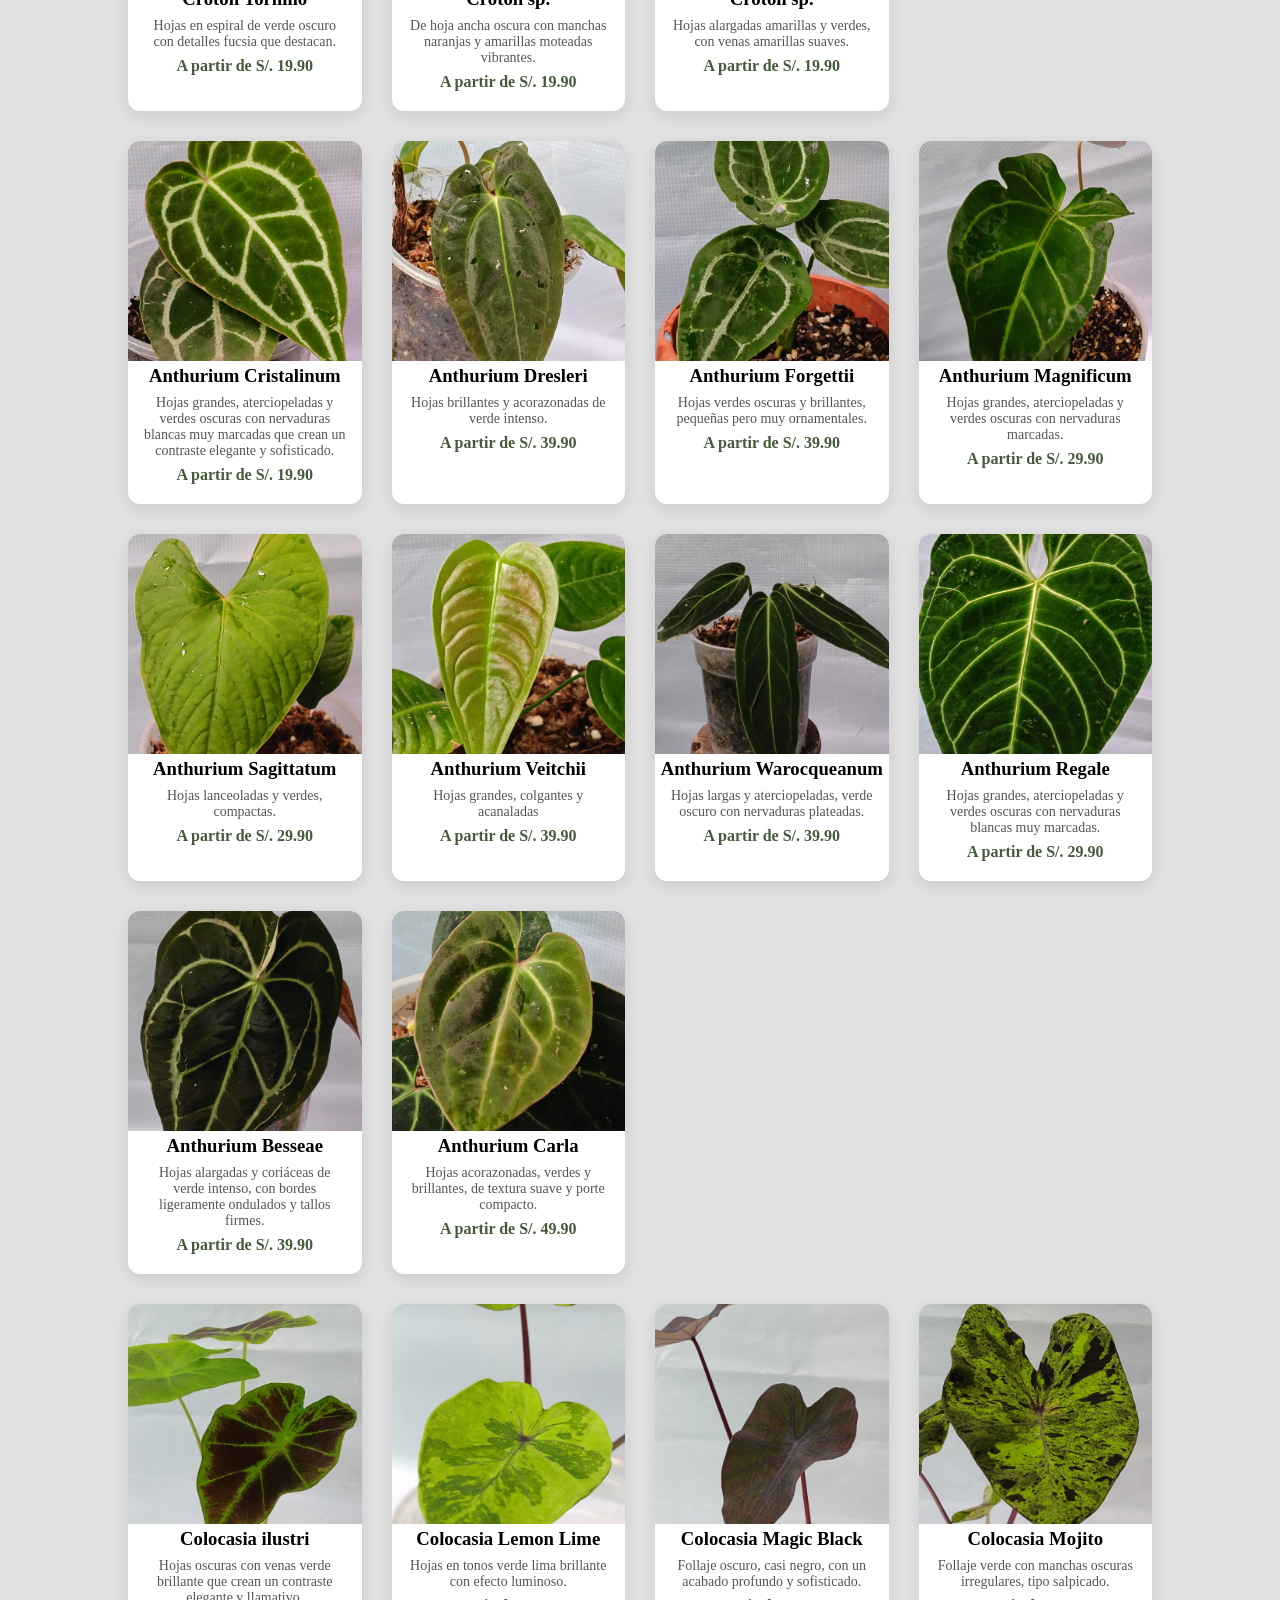
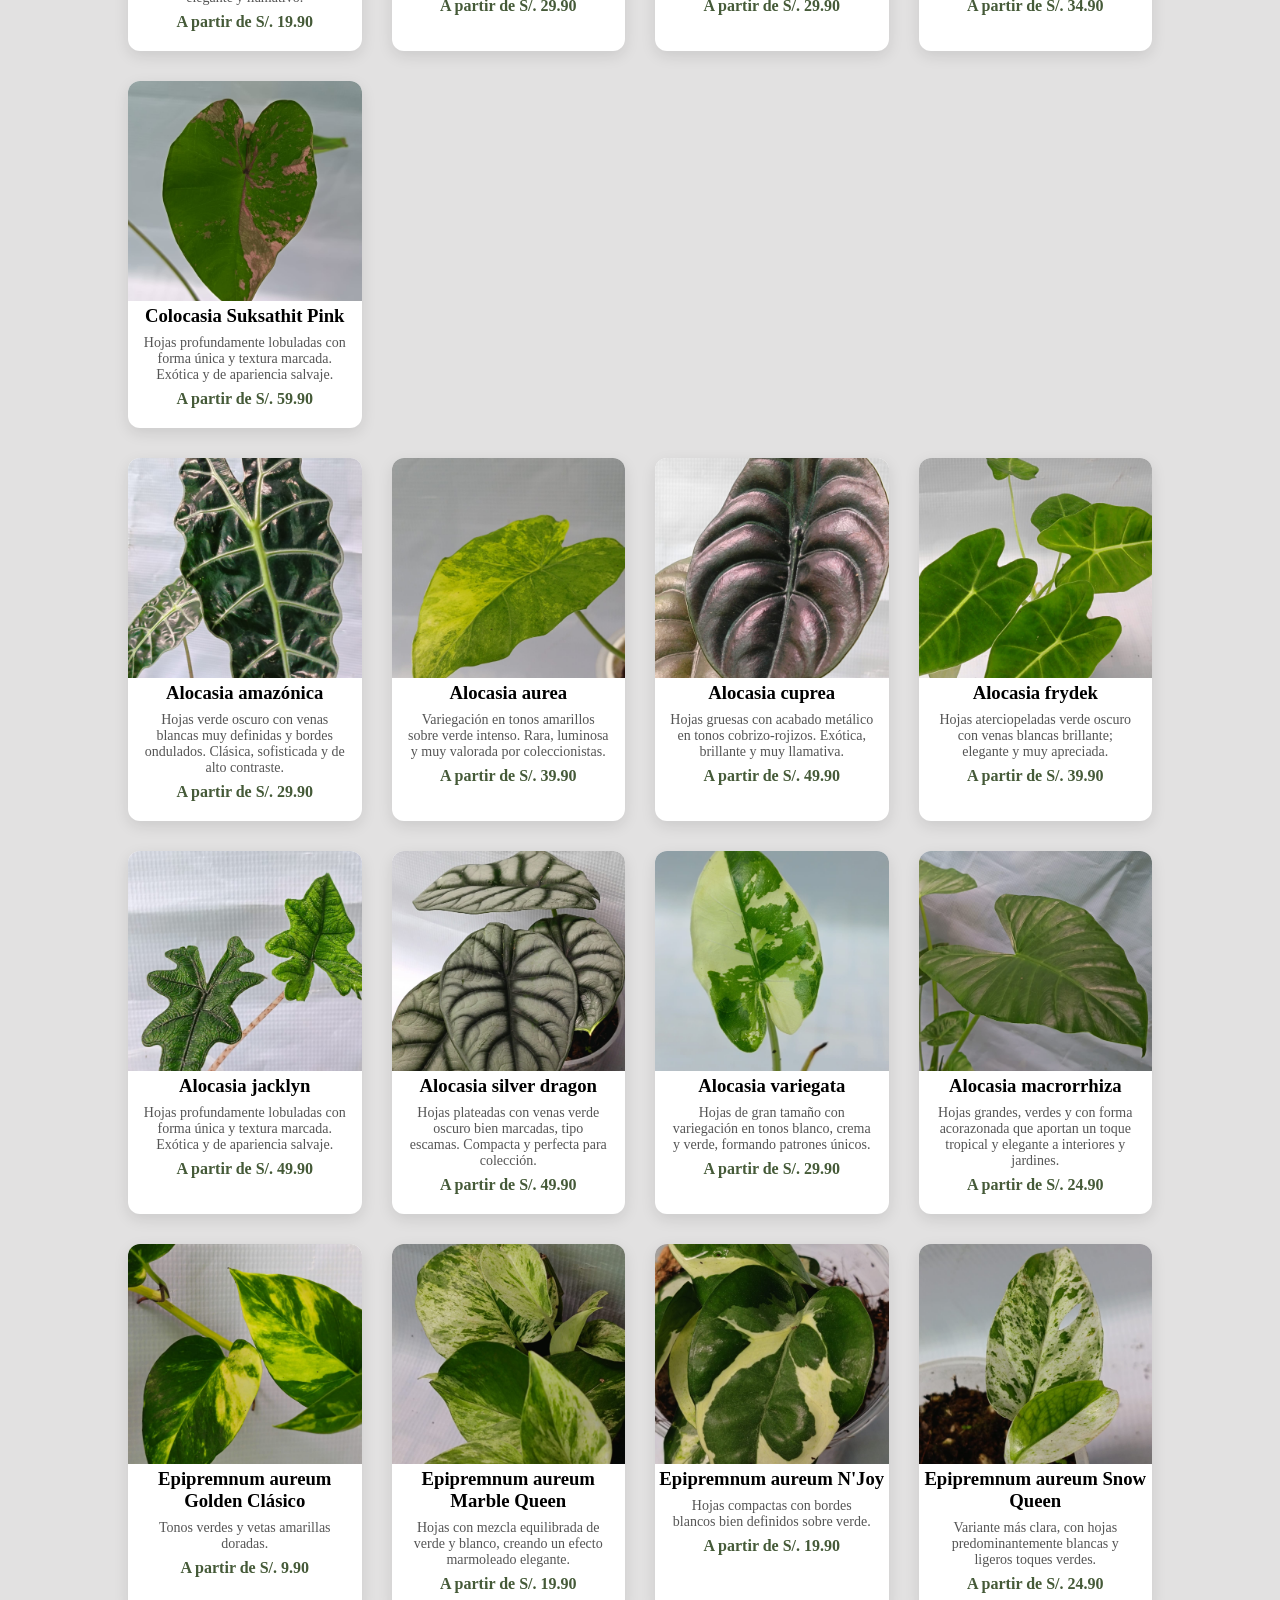
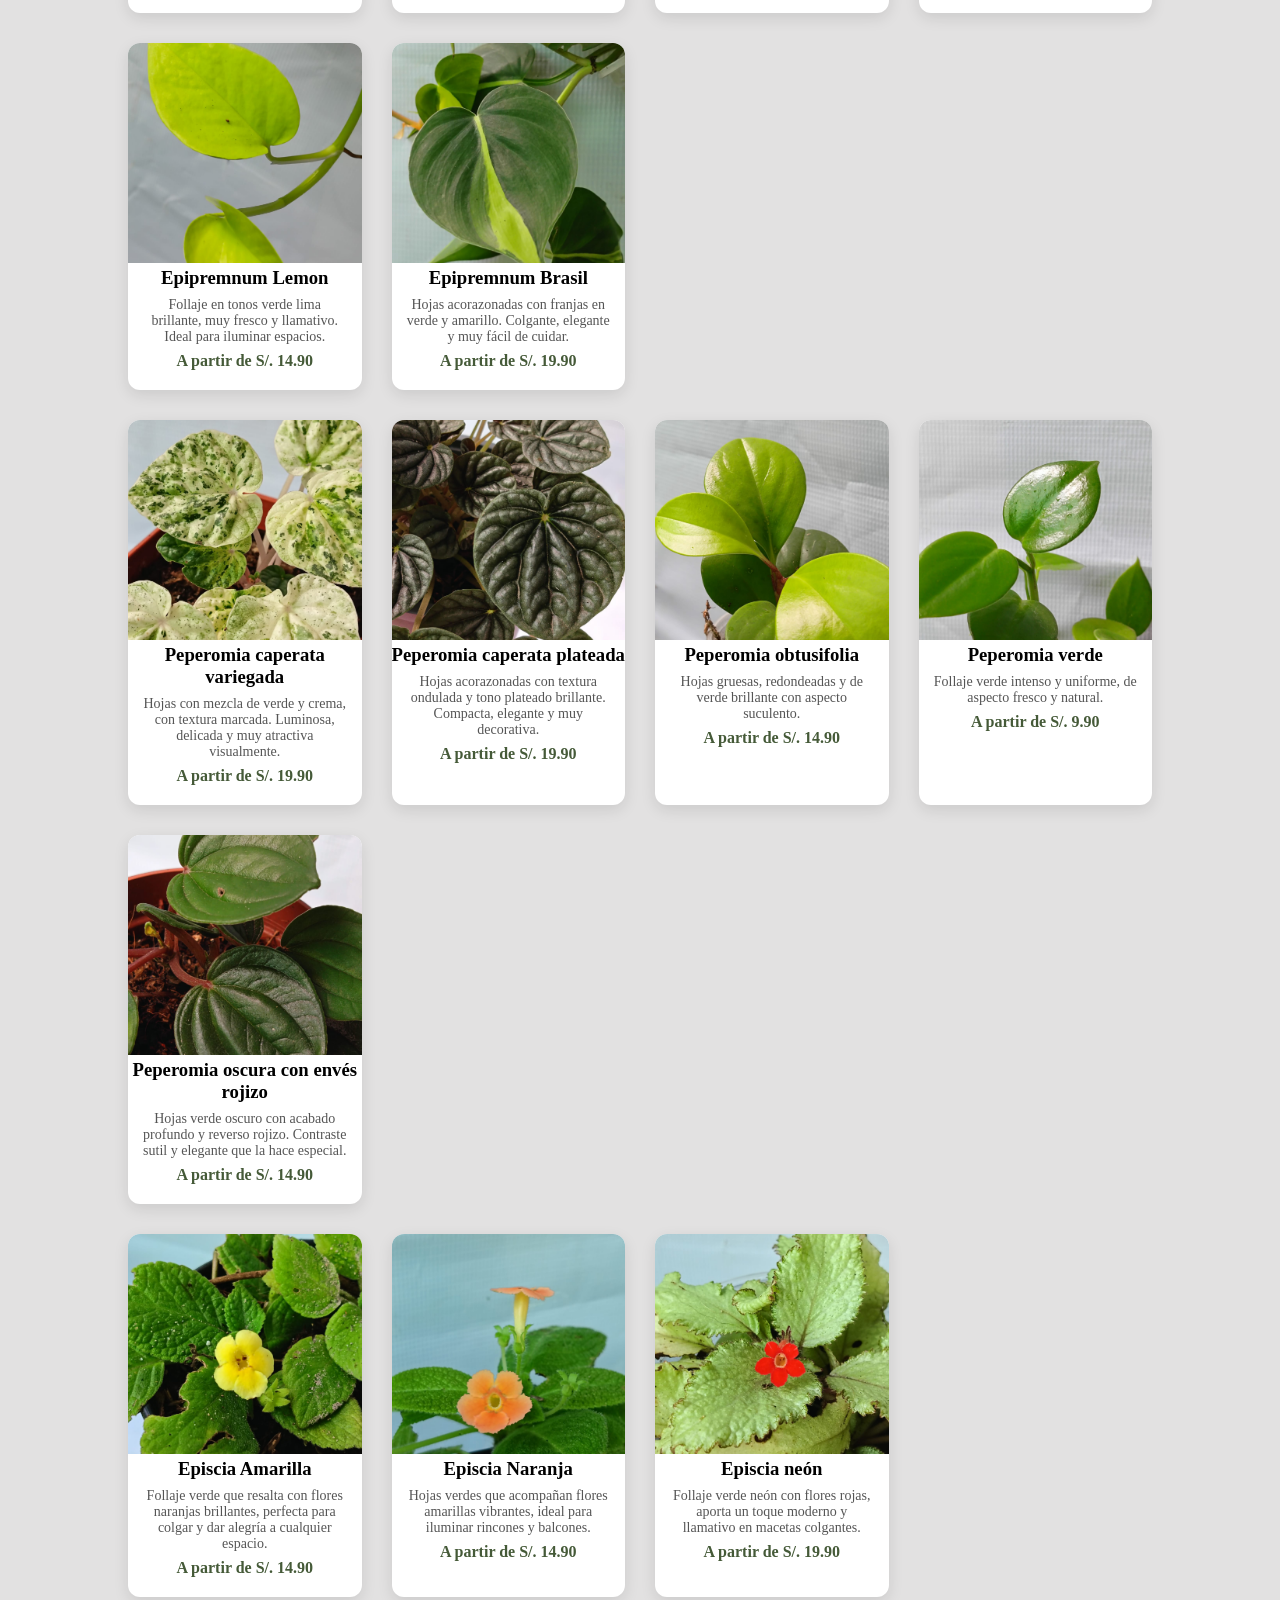
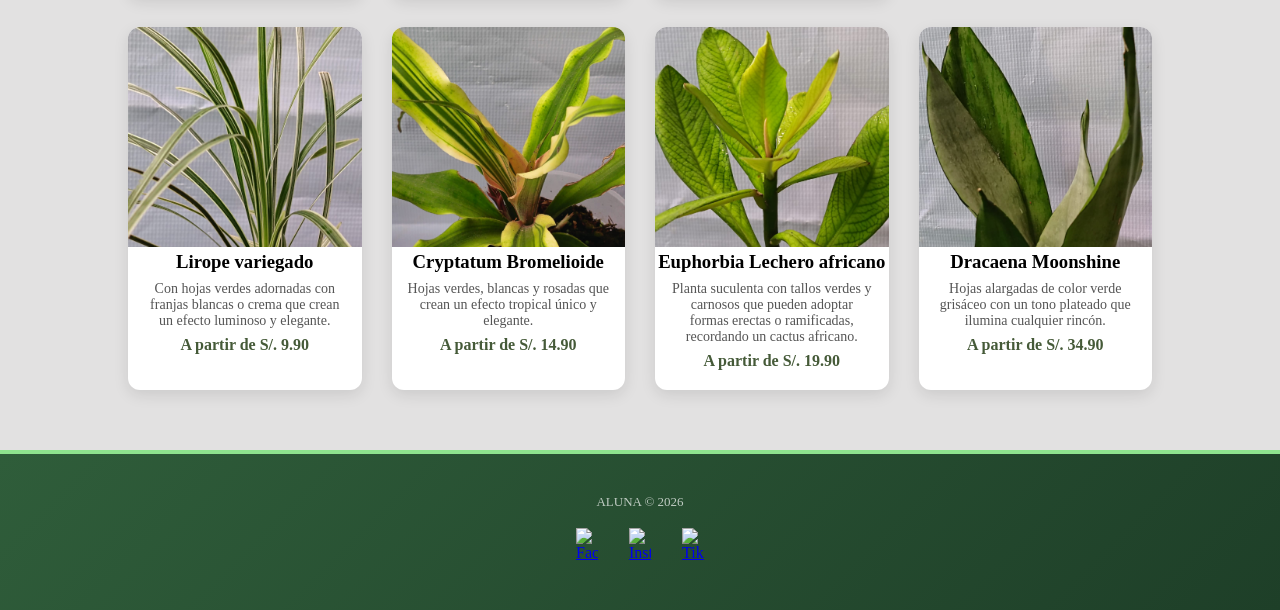
==== commit 3489449a: "Update index.html" ====
--- a/index.html
+++ b/index.html
@@ -1194,7 +1194,7 @@
             <div class="footer-contenedor">
 
                 <div class="footer-info">
-                    <p class="copyright">ALUNA © 2025</p>
+                    <p class="copyright">ALUNA © 2026</p>
                 </div>
 
                 <div class="footer-redes">
@@ -1218,4 +1218,4 @@
             </div>
         </footer>
     </div>
-</body>+</body>
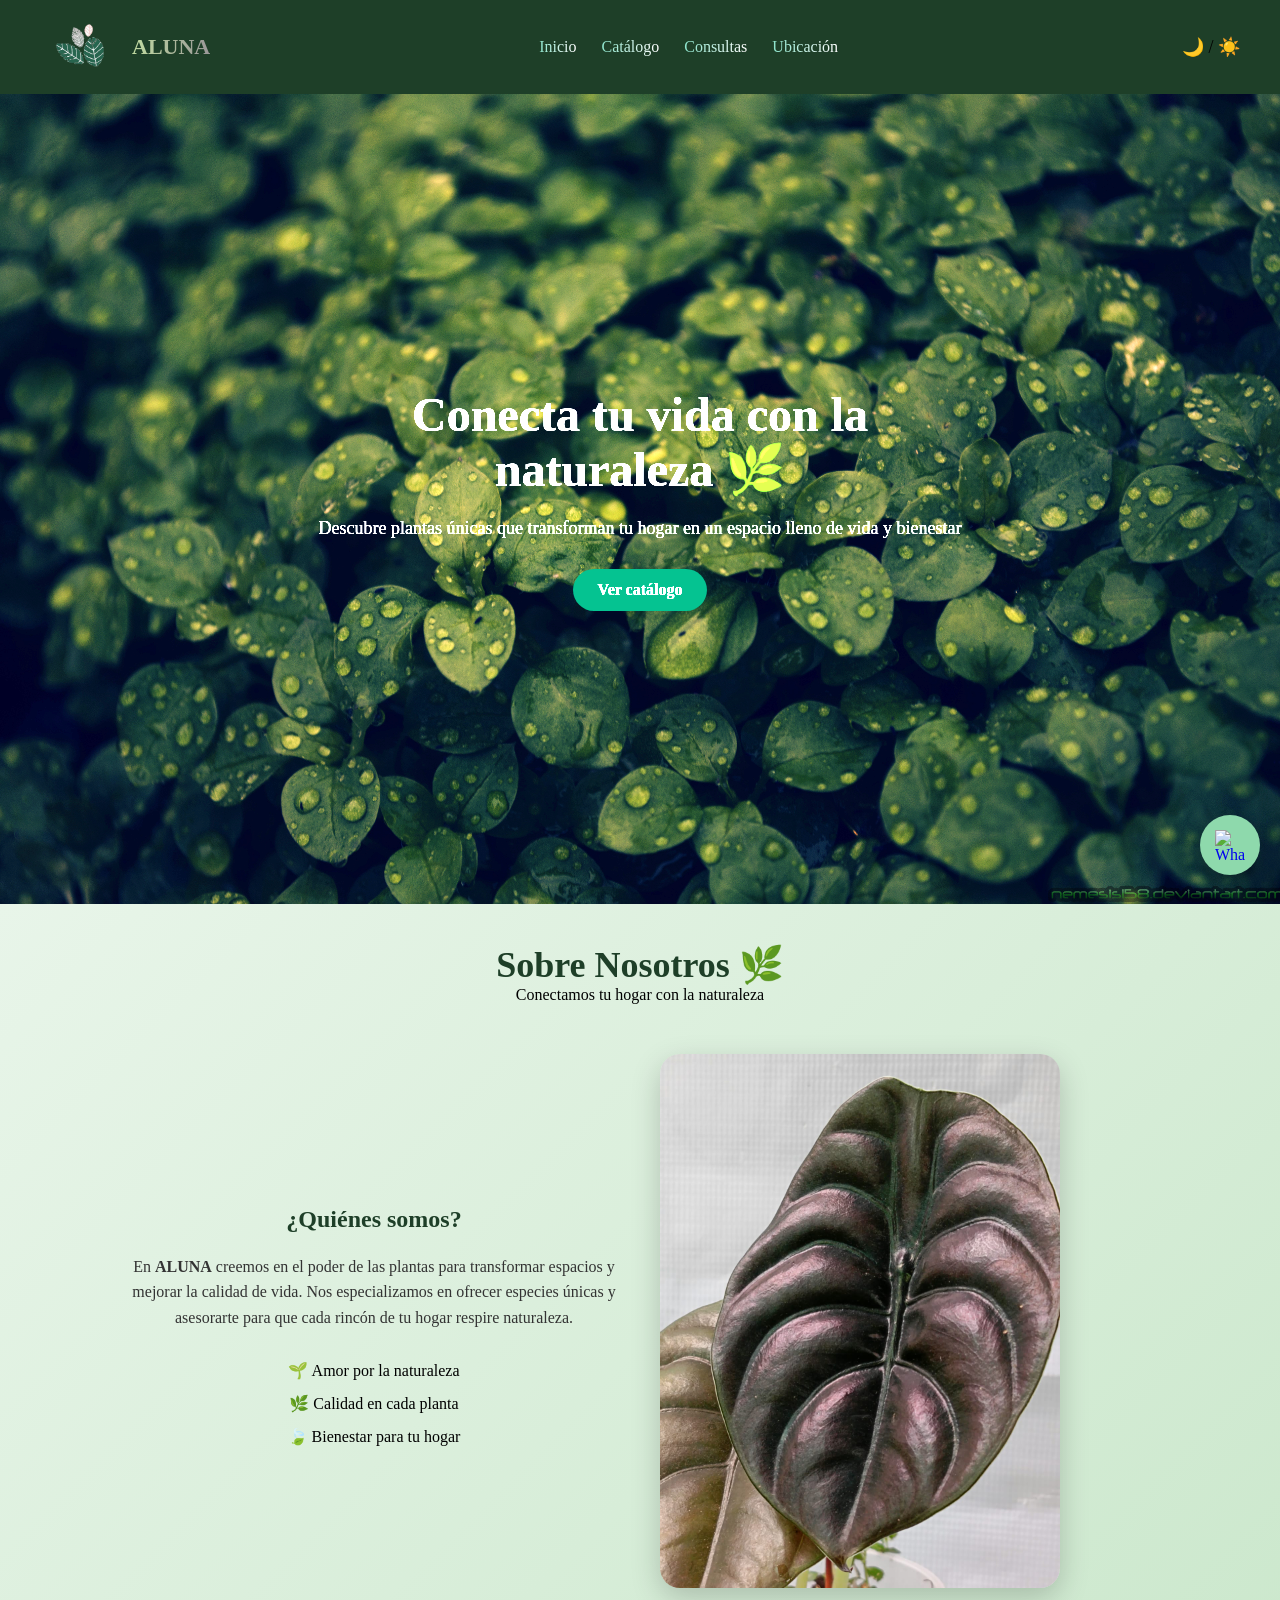
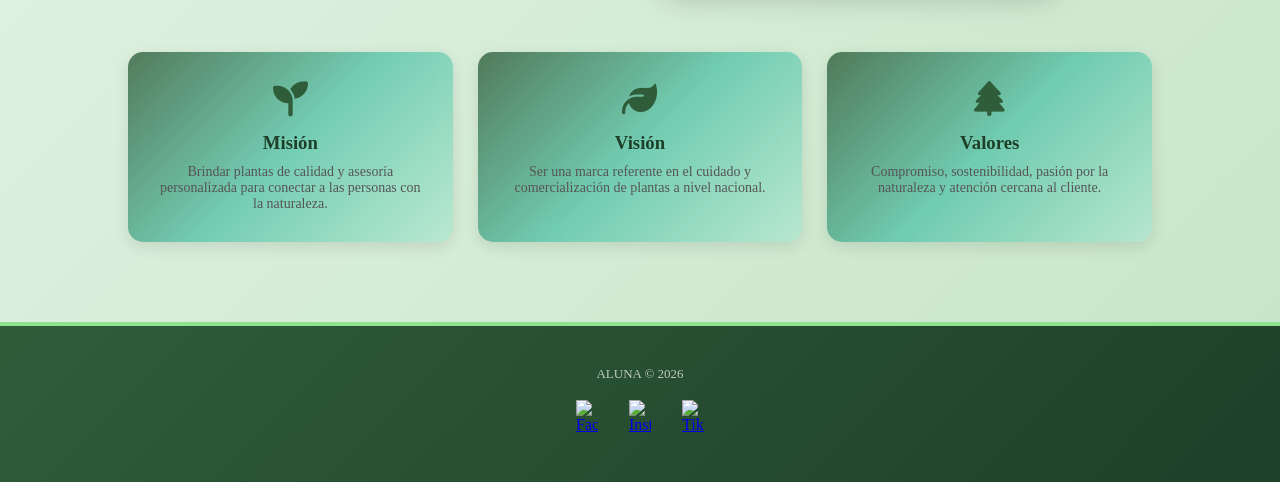
==== commit a8921e9c: "Se agrega seccion de inicio" ====
--- a/index.html
+++ b/index.html
@@ -4,1190 +4,114 @@
 <head>
     <meta charset="UTF-8" />
     <meta name="viewport" content="width=device-width, initial-scale=1.0" />
-    <title>ALUNA PERÚ - CATÁLOGO</title>
+    <title>ALUNA PERÚ - INICIO</title>
     <link rel="icon" href="img/LogoAluna.png" sizes="256x256" type="image/png" />
 
     <link rel="stylesheet" href="css/index.css">
+    <link rel="stylesheet" href="https://cdnjs.cloudflare.com/ajax/libs/font-awesome/6.4.0/css/all.min.css">
 
-    <style>
-        /* --- CARRUSEL INFINITO --- */
-        .slider {
-            width: 100%;
-            height: 250px;
-            position: relative;
-            overflow: hidden;
-            background: rgb(226, 225, 225);
-        }
-
-        .slide-track {
-            display: flex;
-            width: calc(250px * 16);
-            animation: scroll 30s linear infinite;
-        }
-
-        .slide {
-            width: 250px;
-            padding: 10px;
-            box-sizing: border-box;
-        }
-
-        .slide img {
-            width: 100%;
-            height: 100%;
-            object-fit: cover;
-            border-radius: 10px;
-            box-shadow: 0 4px 8px rgba(0, 0, 0, 0.2);
-        }
-
-        @keyframes scroll {
-            0% {
-                transform: translateX(0);
-            }
-
-            100% {
-                transform: translateX(calc(-250px * 8));
-            }
-        }
-    </style>
 </head>
 
 <body>
+    <input type="checkbox" id="modoOscuroToggle">
 
     <div class="pagina">
 
         <header class="encabezado">
             <div class="logotipo">
-                <img src="img/LogoAluna.png" alt="Logotipo" width="100" />
+                <img src="img/LogoAluna.png" alt="Logotipo" width="80" />
                 <h1>ALUNA</h1>
             </div>
 
             <nav class="nav">
-                <a href="index.html">Catálogo</a>
+                <a href="index.html">Inicio</a>
+                <a href="catalogo.html">Catálogo</a>
                 <a href="consultas.html">Consultas</a>
                 <a href="ubicacion.html">Ubicación</a>
             </nav>
 
-            <div class="menu-plantita">
+            <label for="modoOscuroToggle" class="modooscuro">🌙 / ☀️</label>
+        </header>
 
-                <input type="checkbox" id="toggleMenu">
+        <section class="hero">
 
-                <label for="toggleMenu" class="btn-menu">🌿</label>
+            <div class="hero-overlay"></div>
 
-                <div class="menu-opciones">
-                    <a href="#monstera"><img src="img/Monsteraicono.png" class="icono">Monstera</a>
-                    <a href="#syngonium"><img src="img/Syngoniumicono.png" class="icono">Syngonium</a>
-                    <a href="#caladium"><img src="img/Caladiumicono.png" class="icono">Caladium</a>
-                    <a href="#begonia"><img src="img/Begoniaicono.png" class="icono">Begonias</a>
-                    <a href="#calathea"><img src="img/Calatheaicono.png" class="icono">Calathea</a>
-                    <a href="#aglaonema"><img src="img/Aglaonemaicono.png" class="icono">Aglaonema</a>
-                    <a href="#helechos"><img src="img/Helechoicono.png" class="icono">Helechos</a>
-                    <a href="#philodendron"><img src="img/Philodendronicono.png" class="icono">Philodendron</a>
-                    <a href="#croton"><img src="img/Crotonicono.png" class="icono">Croton</a>
-                    <a href="#anthurium"><img src="img/Anthuriumicono.png" class="icono">Anthurium</a>
-                    <a href="#colocasia"><img src="img/Colocasiaicono.png" class="icono">Colocasia</a>
-                    <a href="#alocasia"><img src="img/Alocasiaicono.png" class="icono">Alocasia</a>
-                    <a href="#epipremnum"><img src="img/Epipremnumicono.png" class="icono">Epipremnum</a>
-                    <a href="#peperomia"><img src="img/Peperomiaicono.png" class="icono">Peperomia</a>
-                    <a href="#episcia"><img src="img/Episciaicono.png" class="icono">Episcia</a>
-                    <a href="#otros"><img src="img/Otrosicono.png" class="icono">Otros</a>
+            <div class="hero-contenido">
+                <h1>Conecta tu vida con la naturaleza 🌿</h1>
+                <p>Descubre plantas únicas que transforman tu hogar en un espacio lleno de vida y bienestar</p>
+
+                <div class="hero-botones">
+                    <a href="catalogo.html" class="btn-principal">Ver catálogo</a>
+                </div>
+            </div>
+
+        </section>
+
+        <section class="nosotros">
+
+            <!-- TÍTULO -->
+            <div class="nosotros-header">
+                <h2>Sobre Nosotros 🌿</h2>
+                <p>Conectamos tu hogar con la naturaleza</p>
+            </div>
+
+            <!-- CONTENIDO PRINCIPAL -->
+            <div class="nosotros-contenido">
+
+                <div class="nosotros-info">
+
+                    <div class="nosotros-texto">
+                        <h3>¿Quiénes somos?</h3>
+                        <p>
+                            En <strong>ALUNA</strong> creemos en el poder de las plantas para transformar espacios y
+                            mejorar
+                            la
+                            calidad de vida. Nos especializamos en ofrecer especies únicas y asesorarte para que cada
+                            rincón
+                            de tu
+                            hogar respire naturaleza.
+                        </p>
+                    </div>
+
+                    <div class="nosotros-extra">
+                        <div>🌱 Amor por la naturaleza</div>
+                        <div>🌿 Calidad en cada planta</div>
+                        <div>🍃 Bienestar para tu hogar</div>
+                    </div>
+                </div>
+
+                <div class="nosotros-img">
+                    <img src="img/Alocasia cuprea.jpeg" alt="Naturaleza">
                 </div>
 
             </div>
-        </header>
 
-        <section class="imagencentral">
-            <div class="imagencentraltexto">
-                <h2><strong>Haz de tu espacio algo vivo,
-                    </strong><br><strong><em>hazlo Aluna.</em></strong>
-                </h2>
-            </div>
-        </section>
-        <main>
+            <!-- MISION VISION VALORES -->
+            <div class="mvv">
 
-            <section class="catalogo">
-                <h2>Productos Destacados</h2>
+                <div class="card-mvv">
+                    <i class="fas fa-seedling"></i>
+                    <h3>Misión</h3>
+                    <p>Brindar plantas de calidad y asesoría personalizada para conectar a las personas con la
+                        naturaleza.</p>
+                </div>
 
-                <div class="slider">
-                    <div class="slide-track">
+                <div class="card-mvv">
+                    <i class="fas fa-leaf"></i>
+                    <h3>Visión</h3>
+                    <p>Ser una marca referente en el cuidado y comercialización de plantas a nivel nacional.</p>
+                </div>
 
-                        <!-- GRUPO 1 -->
-                        <div class="slide"><img src="img/Peperomia oscura con envés rojizo.jpeg" alt="Planta1"></div>
-                        <div class="slide"><img src="img/Begonia cobriza.jpeg" alt="Planta2"></div>
-                        <div class="slide"><img src="img/Alocasia frydek.jpeg" alt="Planta3"></div>
-                        <div class="slide"><img src="img/Helecho cinta.jpeg" alt="Planta4"></div>
-                        <div class="slide"><img src="img/Monstera preatermisa.jpeg" alt="Planta5"></div>
-                        <div class="slide"><img src="img/Syngonium milk confetti.jpeg" alt="Planta5"></div>
-                        <div class="slide"><img src="img/Colocasia Magic Black.jpeg" alt="Planta5"></div>
-                        <div class="slide"><img src="img/Alocasia amazónica.jpeg" alt="Planta5"></div>
+                <div class="card-mvv">
+                    <i class="fas fa-tree"></i>
+                    <h3>Valores</h3>
+                    <p>Compromiso, sostenibilidad, pasión por la naturaleza y atención cercana al cliente.</p>
+                </div>
 
-                        <!-- GRUPO 2 -->
-                        <div class="slide"><img src="img/Begonia verde con borde oscuro.jpeg" alt="Planta1"></div>
-                        <div class="slide"><img src="img\Syngonium alita de ángel.jpeg" alt="Planta2"></div>
-                        <div class="slide"><img src="img/Alocasia silver dragon.jpeg" alt="Planta3"></div>
-                        <div class="slide"><img src="img/Monstera dubia.jpeg" alt="Planta4"></div>
-                        <div class="slide"><img src="img/Helecho plumoso.jpeg" alt="Planta5"></div>
-                        <div class="slide"><img src="img/Aglaonema pictum tricolor.jpeg" alt="Planta5"></div>
-                        <div class="slide"><img src="img/Helecho monedita.jpeg" alt="Planta5"></div>
-                        <div class="slide"><img src="img/Colocasia Lemon Lime.jpeg" alt="Planta5"></div>
-                    </div>
-                </div>
-            </section>
-
-            <div class="whatsapp-carrusel" style="margin-bottom: -35px; position: fixed;
-    bottom: 60px;
-    right: 20px;
-    z-index: 9999;">
-                <div class="whatsapp-track " style="text-align: center;">
-                    <a href="https://wa.me/51967203776" target="_blank">
-                        <img src="https://cdn-icons-png.flaticon.com/512/733/733585.png" alt="WhatsApp">
-                    </a>
-                </div>
             </div>
 
-            <section class="productos">
-
-                <h2>Nuestras Plantas</h2>
-
-                <section id="monstera">
-                    <div class="productos-contenedor">
-                        <div class="producto">
-                            <img src="img/Monstera borsigiana.jpeg" alt="Planta1">
-                            <h3>Monstera borsigiana</h3>
-                            <p>Similar a la deliciosa, pero de crecimiento más rápido y hojas más ligeras; presenta
-                                fenestraciones elegantes.
-                            </p>
-                            <h4 style="color: rgb(69, 90, 56);">A partir de S/. 24.90</h4>
-                        </div>
-
-                        <div class="producto">
-                            <img src="img/Monstera dubia.jpeg" alt="Planta2">
-                            <h3>Monstera dubia</h3>
-                            <p>Planta trepadora de hojas pequeñas que se adhieren a superficies, con un patrón plateado
-                                sobre verde.
-                            </p>
-                            <h4 style="color: rgb(69, 90, 56);">A partir de S/. 14.90</h4>
-                        </div>
-
-                        <div class="producto">
-                            <img src="img/Monstera preatermisa.jpeg" alt="Planta3">
-                            <h3>Monstera preatermisaa</h3>
-                            <p>Hojas alargadas con fenestraciones naturales que aparecen al madurar. De porte trepador y
-                                aspecto exótico.
-                            </p>
-                            <h4 style="color: rgb(69, 90, 56);">A partir de S/. 24.90</h4>
-                        </div>
-
-                        <div class="producto">
-                            <img src="img/Monstera adansonii.jpeg" alt="Planta3">
-                            <h3>Monstera adansonii</h3>
-                            <p>Hojas verdes con perforaciones naturales que le dan un aspecto exótico y muy decorativo.
-                            </p>
-                            <h4 style="color: rgb(69, 90, 56);">A partir de S/. 19.90</h4>
-                        </div>
-                    </div>
-                </section>
-
-                <section id="syngonium">
-                    <div class="productos-contenedor">
-
-                        <div class="producto">
-                            <img src="img\Symgonium verde.jpeg" alt="Planta4">
-                            <h3>Syngonium verde</h3>
-                            <p>Variedad clásica de verde uniforme.</p>
-                            <h4 style="color: rgb(69, 90, 56);">A partir de S/. 9.90</h4>
-                        </div>
-
-                        <div class="producto">
-                            <img src="img\Syngonium albo variegata.jpeg" alt="Planta5">
-                            <h3>Syngonium albo variegata</h3>
-                            <p>Hojas verdes con grandes sectores blancos bien definidos.</p>
-                            <h4 style="color: rgb(69, 90, 56);">A partir de S/. 19.90</h4>
-                        </div>
-
-
-                        <div class="producto">
-                            <img src="img\Syngonium alita de ángel.jpeg" alt="Planta6">
-                            <h3>Syngonium alita de ángel</h3>
-                            <p>Clásico de hojas verde claro en forma de flecha.</p>
-                            <h4 style="color: rgb(69, 90, 56);">A partir de S/. 9.90</h4>
-                        </div>
-
-                        <div class="producto">
-                            <img src="img\Syngonium batik.jpeg" alt="Planta7">
-                            <h3>Syngonium batik</h3>
-                            <p>Hojas con venas marcadas en tonos claros sobre fondo verde oscuro, dando un efecto
-                                artístico
-                                tipo tela batik.</p>
-                            <h4 style="color: rgb(69, 90, 56);">A partir de S/. 19.90</h4>
-                        </div>
-
-                        <div class="producto">
-                            <img src="img\Syngonium bronze-chocolate.jpeg" alt="Planta8">
-                            <h3>Syngonium bronze-chocolate</h3>
-                            <p>Tonos profundos entre marrón, cobre y verde oscuro.</p>
-                            <h4 style="color: rgb(69, 90, 56);">A partir de S/. 19.90</h4>
-                        </div>
-
-                        <div class="producto">
-                            <img src="img\Syngonium verde moteado.jpeg" alt="Planta9">
-                            <h3>Syngonium verde moteado</h3>
-                            <p>Hojas con pequeños puntitos o manchas verdes.</p>
-                            <h4 style="color: rgb(69, 90, 56);">A partir de S/. 19.90</h4>
-                        </div>
-
-                        <div class="producto">
-                            <img src="img\Syngonium confetti.jpeg" alt="Planta10">
-                            <h3>Syngonium confetti</h3>
-                            <p>Hojas verde claro con pequeños puntos rosados dispersos, como salpicaduras.</p>
-                            <h4 style="color: rgb(69, 90, 56);">A partir de S/. 25.90</h4>
-                        </div>
-
-                        <div class="producto">
-                            <img src="img\Syngonium milk confetti.jpeg" alt="Planta11">
-                            <h3>Syngonium milk confetti</h3>
-                            <p>Planta clásica que aporta un toque natural y relajante al ambiente.</p>
-                            <h4 style="color: rgb(69, 90, 56);">A partir de S/. 25.90</h4>
-                        </div>
-
-                        <div class="producto">
-                            <img src="img\Syngonium mojito.jpeg" alt="Planta12">
-                            <h3>Syngonium mojito</h3>
-                            <p>Variegación moteada en verde claro y oscuro.</p>
-                            <h4 style="color: rgb(69, 90, 56);">A partir de S/. 25.90</h4>
-                        </div>
-
-                        <div class="producto">
-                            <img src="img\Syngonium mosaic.jpeg" alt="Planta13">
-                            <h3>Syngonium mosaic</h3>
-                            <p>Variegación irregular en tonos verde y crema, formando patrones tipo mosaico.</p>
-                            <h4 style="color: rgb(69, 90, 56);">A partir de S/. 34.90</h4>
-                        </div>
-                        <div class="producto">
-                            <img src="img\Syngonium pink.jpeg" alt="Planta14">
-                            <h3>Syngonium pink</h3>
-                            <p>Tonalidades rosadas intensas o suaves según la variedad.</p>
-                            <h4 style="color: rgb(69, 90, 56);">A partir de S/. 19.90</h4>
-                        </div>
-
-                        <div class="producto">
-                            <img src="img\Syngonium red spot tricolor.jpeg" alt="Planta15">
-                            <h3>Syngonium red spot tricolor</h3>
-                            <p>Hojas con mezcla de verde, blanco y rosado.</p>
-                            <h4 style="color: rgb(69, 90, 56);">A partir de S/. 19.90</h4>
-                        </div>
-
-                        <div class="producto">
-                            <img src="img/Syngonium punta flecha.jpeg" alt="Planta16">
-                            <h3>Syngonium punta flecha</h3>
-                            <p>Hojas verde intenso con venas blancas muy marcadas que forman un patrón artístico y
-                                definido.
-                            </p>
-                            <h4 style="color: rgb(69, 90, 56);">A partir de S/. 19.90</h4>
-                        </div>
-
-                        <div class="producto">
-                            <img src="img/Syngonium starlite.jpeg" alt="Planta17">
-                            <h3>Syngonium starlite</h3>
-                            <p>Planta de follaje verde, hojas divididas en tres lóbulos, lo que le otorga una apariencia
-                                más
-                                estructurada.</p>
-                            <h4 style="color: rgb(69, 90, 56);">A partir de S/. 49.90</h4>
-                        </div>
-
-                        <div class="producto">
-                            <img src="img/Syngonium Augustatum little star.jpeg" alt="Planta18">
-                            <h3>Syngonium Augustatum little star</h3>
-                            <p>Planta ornamental de follaje delicado con tonos verde y blanco suavemente difuminados.
-                            </p>
-                            <h4 style="color: rgb(69, 90, 56);">A partir de S/. 12.90</h4>
-                        </div>
-                    </div>
-                </section>
-
-                <section id="caladium">
-                    <div class="productos-contenedor">
-
-                        <div class="producto">
-                            <img src="img/Caladium bicolor.jpeg" alt="Planta4">
-                            <h3>Caladium bicolor</h3>
-                            <p>Hojas delgadas en forma de corazón con combinaciones vibrantes de verde, blanco y
-                                rojo/rosado.</p>
-                            <h4 style="color: rgb(69, 90, 56);">A partir de S/. 14.90</h4>
-                        </div>
-
-                        <div class="producto">
-                            <img src="img/Caladium corazón de Jesús.jpeg" alt="Planta5">
-                            <h3>Caladium corazón de Jesús</h3>
-                            <p>Hojas en forma de corazón con centro rojo intenso uniforme, rodeado de tonos blancos y
-                                bordes verdes.</p>
-                            <h4 style="color: rgb(69, 90, 56);">A partir de S/. 14.90</h4>
-                        </div>
-
-
-                        <div class="producto">
-                            <img src="img/Caladium Florida Elise.jpeg" alt="Planta6">
-                            <h3>Caladium Florida Elise</h3>
-                            <p>Hojas en forma de corazón con fondo claro (blanco/crema) y delicadas manchas o matices
-                                rosados, acompañadas de bordes y venas verdes suaves</p>
-                            <h4 style="color: rgb(69, 90, 56);">A partir de S/. 14.90</h4>
-                        </div>
-
-                        <div class="producto">
-                            <img src="img/Caladium Heartbeat.jpeg" alt="Planta7">
-                            <h3>Caladium Heartbeat</h3>
-                            <p>Hojas en forma de corazón con venas verdes bien marcadas sobre fondo claro y salpicaduras
-                                en tonos rojos.
-                                tipo tela batik.</p>
-                            <h4 style="color: rgb(69, 90, 56);">A partir de S/. 99.90</h4>
-                        </div>
-
-                        <div class="producto">
-                            <img src="img/Caladium Hi-Lo Beauty.jpeg" alt="Planta8">
-                            <h3>Caladium Hi-Lo Beauty</h3>
-                            <p>Hojas en forma de corazón con fondo claro y manchas irregulares en verde intenso, creando
-                                un efecto tipo camuflaje muy llamativo.</p>
-                            <h4 style="color: rgb(69, 90, 56);">A partir de S/. 24.90</h4>
-                        </div>
-
-                        <div class="producto">
-                            <img src="img/Caladium Pink Panther.jpeg" alt="Planta9">
-                            <h3>Caladium Pink Panther</h3>
-                            <p>Hojas en tonos rosado intenso con bordes y contrastes en verde, creando un efecto
-                                vibrante y muy llamativo.</p>
-                            <h4 style="color: rgb(69, 90, 56);">A partir de S/. 24.90</h4>
-                        </div>
-
-                        <div class="producto">
-                            <img src="img/Caladium sp1.jpeg" alt="Planta10">
-                            <h3>Caladium sp.</h3>
-                            <p>Hojas en forma de corazón con bordes y nervaduras verdes bien definidas, fondo claro
-                                entre venas y suaves matices rosados difuminados.</p>
-                            <h4 style="color: rgb(69, 90, 56);">A partir de S/. 24.90</h4>
-                        </div>
-
-                        <div class="producto">
-                            <img src="img/Caladium sp2.jpeg" alt="Planta11">
-                            <h3>Caladium sp.</h3>
-                            <p>Hojas en forma de corazón con fondo rojo vibrante, venas verdes bien marcadas y borde
-                                oscuro.</p>
-                            <h4 style="color: rgb(69, 90, 56);">A partir de S/. 34.90</h4>
-                        </div>
-
-                        <div class="producto">
-                            <img src="img/Caladium sp3.jpeg" alt="Planta12">
-                            <h3>Caladium sp.</h3>
-                            <p>Hojas alargadas con puntas definidas, en tono crema intenso con nervaduras verdes
-                                marcadas y pequeñas manchas en tonos rosados.</p>
-                            <h4 style="color: rgb(69, 90, 56);">A partir de S/. 34.90</h4>
-                        </div>
-
-                        <div class="producto">
-                            <img src="img/Caladium sp4.jpeg" alt="Planta13">
-                            <h3>Caladium sp.</h3>
-                            <p>Hojas acorazonadas con bordes verdes que se difuminan hacia un rojo intenso en el centro,
-                                desde donde nacen las venas en tonos rojos que se expanden suavemente hacia los bordes.
-                            </p>
-                            <h4 style="color: rgb(69, 90, 56);">A partir de S/. 34.90</h4>
-                        </div>
-                        <div class="producto">
-                            <img src="img/Caladium sp5.jpeg" alt="Planta14">
-                            <h3>Caladium sp.</h3>
-                            <p>Hojas acorazonadas con orejitas definidas, en tono crema suave con nervadura verde con
-                                matiz vino y ligero moteado en tonos vino.</p>
-                            <h4 style="color: rgb(69, 90, 56);">A partir de S/. 34.90</h4>
-                        </div>
-
-                        <div class="producto">
-                            <img src="img/Caladium sp6.jpeg" alt="Planta15">
-                            <h3>Caladium sp.</h3>
-                            <p>Hojas ligeramente alargadas con orejitas sobrepuestas, fondo crema cubierto en gran parte
-                                por tonos fucsia/rosado intenso, nervadura central oscura y tallos negros.</p>
-                            <h4 style="color: rgb(69, 90, 56);">A partir de S/. 34.90</h4>
-                        </div>
-                    </div>
-                </section>
-
-                <section id="begonia">
-                    <div class="productos-contenedor">
-                        <div class="producto">
-                            <img src="img/Begonia rex rosado.jpeg" alt="Planta19">
-                            <h3>Begonia rex rosado</h3>
-                            <p>Color rosado vibrante con matices metálicos.
-                            </p>
-                            <h4 style="color: rgb(69, 90, 56);">A partir de S/. 14.90</h4>
-                        </div>
-
-                        <div class="producto">
-                            <img src="img/Begonia gris plateada.jpeg" alt="Planta20">
-                            <h3>Begonia gris plateada</h3>
-                            <p>Hojas redondeadas en tono gris con acabado mate.
-                            </p>
-                            <h4 style="color: rgb(69, 90, 56);">A partir de S/. 14.90</h4>
-                        </div>
-
-                        <div class="producto">
-                            <img src="img/Begonia tiger.jpeg" alt="Planta21">
-                            <h3>Begonia tiger</h3>
-                            <p>Fondo verde brillante con puntos oscuros bien definidos.
-                            </p>
-                            <h4 style="color: rgb(69, 90, 56);">A partir de S/. 14.90</h4>
-                        </div>
-
-                        <div class="producto">
-                            <img src="img/Begonia cobriza.jpeg" alt="Planta22">
-                            <h3>Begonia cobriza</h3>
-                            <p>Tonos cálidos entre cobre y marrón con superficie rugosa.
-                            </p>
-                            <h4 style="color: rgb(69, 90, 56);">A partir de S/. 14.90</h4>
-                        </div>
-
-                        <div class="producto">
-                            <img src="img/Begonia fresa.jpeg" alt="Planta23">
-                            <h3>Begonia fresa</h3>
-                            <p>Hojas de textura densa y color verde profundo. Envés rosado.
-                            </p>
-                            <h4 style="color: rgb(69, 90, 56);">A partir de S/. 14.90</h4>
-                        </div>
-
-                        <div class="producto">
-                            <img src="img/Begonia rex rosada con verde.jpeg" alt="Planta24">
-                            <h3>Begonia rex rosada con verde</h3>
-                            <p>Combinación delicada de rosado y verde con textura suave.
-                            </p>
-                            <h4 style="color: rgb(69, 90, 56);">A partir de S/. 14.90</h4>
-                        </div>
-
-                        <div class="producto">
-                            <img src="img/Begonia verde con borde oscuro.jpeg" alt="Planta25">
-                            <h3>Begonia verde con borde oscuro</h3>
-                            <p>Hojas suaves con borde marcado en tono oscuro que resalta su forma. Clásica pero
-                                sofisticada.
-                            </p>
-                            <h4 style="color: rgb(69, 90, 56);">A partir de S/. 14.90</h4>
-                        </div>
-
-                        <div class="producto">
-                            <img src="img/Begonia verde tipo estrella.jpeg" alt="Planta26">
-                            <h3>Begonia verde tipo estrella</h3>
-                            <p>Fondo verde claro con venas rojizas que irradian desde el centro.
-                            </p>
-                            <h4 style="color: rgb(69, 90, 56);">A partir de S/. 14.90</h4>
-                        </div>
-
-                        <div class="producto">
-                            <img src="img/Begonia piel de sapo.jpeg" alt="Planta27">
-                            <h3>Begonia piel de sapo</h3>
-                            <p>Hojas gruesas y muy texturizadas, con superficie rugosa que recuerda a la piel de un
-                                sapo.
-                            </p>
-                            <h4 style="color: rgb(69, 90, 56);">A partir de S/. 14.90</h4>
-                        </div>
-                        <div class="producto">
-                            <img src="img/Begonia moteada verde oscuro.jpeg" alt="Planta28">
-                            <h3>Begonia moteada verde oscuro</h3>
-                            <p>Hojas profundas con bordes lilas y manchas verde claro que crean un contraste natural muy
-                                llamativo.
-                            </p>
-                            <h4 style="color: rgb(69, 90, 56);">A partir de S/. 14.90</h4>
-                        </div>
-
-                    </div>
-                </section>
-
-                <section id="calathea">
-                    <div class="productos-contenedor">
-                        <div class="producto">
-                            <img src="img/Calathea Cetosa Zebrina.jpeg" alt="Planta19">
-                            <h3>Calathea Cetosa Zebrina</h3>
-                            <p>Hojas rayadas en verde y plateado con envés púrpura
-                            </p>
-                            <h4 style="color: rgb(69, 90, 56);">A partir de S/. 24.90</h4>
-                        </div>
-
-                        <div class="producto">
-                            <img src="img/Calathea White Fusion.jpeg" alt="Planta20">
-                            <h3>Calathea White Fusion</h3>
-                            <p>Hojas verdes con vetas blancas que crean un efecto marmoleado único
-                            </p>
-                            <h4 style="color: rgb(69, 90, 56);">A partir de S/. 39.90</h4>
-                        </div>
-
-                    </div>
-                </section>
-
-                <section id="aglaonema">
-                    <div class="productos-contenedor">
-                        <div class="producto">
-                            <img src="img/Aglaonema Green Magic.jpeg" alt="Planta19">
-                            <h3>Aglaonema Green Magic</h3>
-                            <p>Hojas verde suave con centro más claro. Minimalista, fresca y muy fácil de cuidar.
-                            </p>
-                            <h4 style="color: rgb(69, 90, 56);">A partir de S/. 24.90</h4>
-                        </div>
-
-                        <div class="producto">
-                            <img src="img/Aglaonema pictum tricolor.jpeg" alt="Planta20">
-                            <h3>Aglaonema pictum tricolor</h3>
-                            <p>Hojas con un patrón único tipo camuflaje en tonos verde oscuro, verde claro y grisáceo.
-                            </p>
-                            <h4 style="color: rgb(69, 90, 56);">A partir de S/. 39.90</h4>
-                        </div>
-
-                        <div class="producto">
-                            <img src="img/Aglaonema Red Peacock.jpeg" alt="Planta21">
-                            <h3>Aglaonema Red Peacock</h3>
-                            <p>Fondo verde oscuro con venas rosadas bien definidas. Elegante, exótica y de alto
-                                contraste.
-                            </p>
-                            <h4 style="color: rgb(69, 90, 56);">A partir de S/. 24.90</h4>
-                        </div>
-
-                        <div class="producto">
-                            <img src="img/Aglaonema Red Valentine.jpeg" alt="Planta22">
-                            <h3>Aglaonema Red Valentine</h3>
-                            <p>Hojas en tonos rosados intensos con salpicaduras verdes.
-                            </p>
-                            <h4 style="color: rgb(69, 90, 56);">A partir de S/. 34.90</h4>
-                        </div>
-
-                        <div class="producto">
-                            <img src="img/Aglaonema Siam Aurora.jpeg" alt="Planta23">
-                            <h3>Aglaonema Siam Aurora</h3>
-                            <p>Bordes rosados con centro verde variegado; equilibrio perfecto entre color y elegancia.
-                            </p>
-                            <h4 style="color: rgb(69, 90, 56);">A partir de S/. 29.90</h4>
-                        </div>
-
-                        <div class="producto">
-                            <img src="img/Aglaonema ghost.jpeg" alt="Planta24">
-                            <h3>Aglaonema ghost</h3>
-                            <p>Hojas en tonos verde muy claro casi plateado, con apariencia suave y etérea.
-                            </p>
-                            <h4 style="color: rgb(69, 90, 56);">A partir de S/. 34.90</h4>
-                        </div>
-
-                    </div>
-                </section>
-
-                <section id="helechos">
-                    <div class="productos-contenedor">
-                        <div class="producto">
-                            <img src="img/Helecho babilónico.jpeg" alt="Planta29">
-                            <h3>Helecho babilónico</h3>
-                            <p>Frondas colgantes y abundantes, de crecimiento elegante; perfecto para macetas altas o
-                                colgantes.
-                            </p>
-                            <h4 style="color: rgb(69, 90, 56);">A partir de S/. 14.90</h4>
-                        </div>
-
-                        <div class="producto">
-                            <img src="img/Helecho cinta.jpeg" alt="Planta30">
-                            <h3>Helecho cinta</h3>
-                            <p>Hojas alargadas tipo cinta, de crecimiento ordenado; resistente y fácil de mantener.
-                            </p>
-                            <h4 style="color: rgb(69, 90, 56);">A partir de S/. 9.90</h4>
-                        </div>
-
-                        <div class="producto">
-                            <img src="img/Helecho espada variegado.jpeg" alt="Planta31">
-                            <h3>Helecho espada variegado</h3>
-                            <p>Frondas con tonos verde y crema. Luminoso y llamativo, ideal para destacar en interiores.
-                            </p>
-                            <h4 style="color: rgb(69, 90, 56);">A partir de S/. 19.90</h4>
-                        </div>
-
-                        <div class="producto">
-                            <img src="img/Helecho espada.jpeg" alt="Planta32">
-                            <h3>Helecho espada</h3>
-                            <p>Frondas largas y arqueadas de verde intenso; clásico, abundante y perfecto para colgar o
-                                dar volumen.
-                            </p>
-                            <h4 style="color: rgb(69, 90, 56);">A partir de S/. 14.90</h4>
-                        </div>
-
-                        <div class="producto">
-                            <img src="img/Helecho monedita.jpeg" alt="Planta33">
-                            <h3>Helecho monedita</h3>
-                            <p>Pequeñas hojitas redondeadas que parecen monedas; compacto, tierno y muy decorativo.
-                            </p>
-                            <h4 style="color: rgb(69, 90, 56);">A partir de S/. 14.90</h4>
-                        </div>
-
-                        <div class="producto">
-                            <img src="img/Helecho plumoso.jpeg" alt="Planta34">
-                            <h3>Helecho plumoso</h3>
-                            <p>Hojas finas y suaves, con apariencia ligera tipo pluma; aporta un toque delicado y
-                                elegante.
-                            </p>
-                            <h4 style="color: rgb(69, 90, 56);">A partir de S/. 19.90</h4>
-                        </div>
-
-                        <div class="producto">
-                            <img src="img/Helecho cola de zorro.jpeg" alt="Planta34">
-                            <h3>Helecho cola de zorro</h3>
-                            <p>Follaje verde intenso, denso y suave con frondas largas y arqueadas que recuerdan la cola
-                                de un zorro.
-                            </p>
-                            <h4 style="color: rgb(69, 90, 56);">A partir de S/. 14.90</h4>
-                        </div>
-                    </div>
-                </section>
-
-                <section id="philodendron">
-                    <div class="productos-contenedor">
-                        <div class="producto">
-                            <img src="img/Philodendron Amazon Sunset.jpeg" alt="Planta29">
-                            <h3>Philodendron Amazon Sunset</h3>
-                            <p>Hojas acorazonadas con tonos rojizos y cobrizos intensos.
-                            </p>
-                            <h4 style="color: rgb(69, 90, 56);">A partir de S/. 19.90</h4>
-                        </div>
-
-                        <div class="producto">
-                            <img src="img/Philodendron Burle Marx Variegata.jpeg" alt="Planta30">
-                            <h3>Philodendron Burle Marx Variegata</h3>
-                            <p>Variegación en tonos crema sobre verde.
-                            </p>
-                            <h4 style="color: rgb(69, 90, 56);">A partir de S/. 39.90</h4>
-                        </div>
-
-                        <div class="producto">
-                            <img src="img/Philodendron Burle Marx.jpeg" alt="Planta31">
-                            <h3>Philodendron Burle Marx</h3>
-                            <p>Hojas alargadas de verde intenso
-                            </p>
-                            <h4 style="color: rgb(69, 90, 56);">A partir de S/. 24.90</h4>
-                        </div>
-
-                        <div class="producto">
-                            <img src="img/Philodendron Florida Green.jpeg" alt="Planta32">
-                            <h3>Philodendron Florida Green</h3>
-                            <p>Hojas lobuladas con forma estilizada.
-                            </p>
-                            <h4 style="color: rgb(69, 90, 56);">A partir de S/. 29.90</h4>
-                        </div>
-
-                        <div class="producto">
-                            <img src="img/Philodendron Lemon Lime.jpeg" alt="Planta33">
-                            <h3>Philodendron Lemon Lime</h3>
-                            <p>Hojas en tonos verde lima brillante, luminosas y frescas.
-                            </p>
-                            <h4 style="color: rgb(69, 90, 56);">A partir de S/. 19.90</h4>
-                        </div>
-
-                        <div class="producto">
-                            <img src="img/Philodendron mamei.jpeg" alt="Planta34">
-                            <h3>Philodendron mamei</h3>
-                            <p>Philodendron de crecimiento rastrero que destaca por sus hojas verdes con manchas
-                                plateadas, creando un efecto brillante y muy decorativo.
-                            </p>
-                            <h4 style="color: rgb(69, 90, 56);">A partir de S/. 29.90</h4>
-                        </div>
-
-                        <div class="producto">
-                            <img src="img/Philodendron melanocrysum.jpeg" alt="Planta34">
-                            <h3>Philodendron melanocrysum</h3>
-                            <p>Follaje suave con tonos verdes y cobrizos según la luz.
-                            </p>
-                            <h4 style="color: rgb(69, 90, 56);">A partir de S/. 29.90</h4>
-                        </div>
-
-                        <div class="producto">
-                            <img src="img/Philodendron micans.jpeg" alt="Planta34">
-                            <h3>Philodendron micans</h3>
-                            <p>Follaje suave con tonos verdes y cobrizos según la luz.
-                            </p>
-                            <h4 style="color: rgb(69, 90, 56);">A partir de S/. 24.90</h4>
-                        </div>
-
-                        <div class="producto">
-                            <img src="img/Philodendron pastazanum.jpeg" alt="Planta34">
-                            <h3>Philodendron pastazanum</h3>
-                            <p>Hojas grandes, verdes y acorazonadas, con un estilo clásico y elegante.
-                            </p>
-                            <h4 style="color: rgb(69, 90, 56);">A partir de S/. 39.90</h4>
-                        </div>
-
-                        <div class="producto">
-                            <img src="img/Philodendron Pink Princess.jpeg" alt="Planta34">
-                            <h3>Philodendron Pink Princess</h3>
-                            <p>Hojas oscuras con variegación rosada.
-                            </p>
-                            <h4 style="color: rgb(69, 90, 56);">A partir de S/. 39.90</h4>
-                        </div>
-
-                        <div class="producto">
-                            <img src="img/Philodendron plowmanii.jpeg" alt="Planta34">
-                            <h3>Philodendron plowmanii</h3>
-                            <p>Planta rastrera muy llamativa por sus pecíolos anchos y ondulados, que le dan una
-                                apariencia estructural única.
-                            </p>
-                            <h4 style="color: rgb(69, 90, 56);">A partir de S/. 29.90</h4>
-                        </div>
-
-                        <div class="producto">
-                            <img src="img/Philodendron radiatum.jpeg" alt="Planta34">
-                            <h3>Philodendron radiatum</h3>
-                            <p>Hojas profundamente lobuladas que dan un aspecto selvático; muy llamativo y decorativo.
-                            </p>
-                            <h4 style="color: rgb(69, 90, 56);">A partir de S/. 29.90</h4>
-                        </div>
-
-                        <div class="producto">
-                            <img src="img/Philodendron serpens.jpeg" alt="Planta34">
-                            <h3>Philodendron serpens</h3>
-                            <p>Hojas verdes con pecíolos cubiertos de finos pelitos.
-                            </p>
-                            <h4 style="color: rgb(69, 90, 56);">A partir de S/. 39.90</h4>
-                        </div>
-
-                        <div class="producto">
-                            <img src="img/Philodendron verrucosum.jpeg" alt="Planta34">
-                            <h3>Philodendron verrucosum</h3>
-                            <p>Hojas aterciopeladas de verde profundo con venas claras muy marcadas y textura suave.
-                            </p>
-                            <h4 style="color: rgb(69, 90, 56);">A partir de S/. 39.90</h4>
-                        </div>
-
-                        <div class="producto">
-                            <img src="img/Philodendron White Princess.jpeg" alt="Planta34">
-                            <h3>Philodendron White Princess</h3>
-                            <p>Hojas verdes con variegación blanca y tallos con matices rosados.
-                            </p>
-                            <h4 style="color: rgb(69, 90, 56);">A partir de S/. 39.90</h4>
-                        </div>
-
-                        <div class="producto">
-                            <img src="img/Philodendron sp1.jpeg" alt="Planta34">
-                            <h3>Philodendron sp.</h3>
-                            <p>Hojas alargadas de textura gruesa con superficie corrugada y tono verde claro.
-                            </p>
-                            <h4 style="color: rgb(69, 90, 56);">A partir de S/. 39.90</h4>
-                        </div>
-
-                        <div class="producto">
-                            <img src="img/Philodendron sp2.jpeg" alt="Planta34">
-                            <h3>Philodendron sp.</h3>
-                            <p>Hojas gruesas en forma de corazón con un patrón distintivo de líneas horizontales en
-                                tonos verde oscuro y claro.
-                            </p>
-                            <h4 style="color: rgb(69, 90, 56);">A partir de S/. 39.90</h4>
-                        </div>
-
-                    </div>
-                </section>
-
-                <section id="croton">
-                    <div class="productos-contenedor">
-                        <div class="producto">
-                            <img src="img/Croton Tornillo.jpeg" alt="Planta35">
-                            <h3>Croton Tornillo</h3>
-                            <p>Hojas en espiral de verde oscuro con detalles fucsia que destacan.
-                            </p>
-                            <h4 style="color: rgb(69, 90, 56);">A partir de S/. 19.90</h4>
-                        </div>
-
-                        <div class="producto">
-                            <img src="img/Croton sp1.jpeg" alt="Planta36">
-                            <h3>Croton sp.</h3>
-                            <p>De hoja ancha oscura con manchas naranjas y amarillas moteadas vibrantes.
-                            </p>
-                            <h4 style="color: rgb(69, 90, 56);">A partir de S/. 19.90</h4>
-                        </div>
-
-                        <div class="producto">
-                            <img src="img/Croton sp2.jpeg" alt="Planta37">
-                            <h3>Croton sp.</h3>
-                            <p>Hojas alargadas amarillas y verdes, con venas amarillas suaves.
-                            </p>
-                            <h4 style="color: rgb(69, 90, 56);">A partir de S/. 19.90</h4>
-                        </div>
-
-                    </div>
-                </section>
-
-                <section id="anthurium">
-                    <div class="productos-contenedor">
-                        <div class="producto">
-                            <img src="img/Anthurium Cristalinum.jpeg" alt="Planta35">
-                            <h3>Anthurium Cristalinum</h3>
-                            <p>Hojas grandes, aterciopeladas y verdes oscuras con nervaduras blancas muy marcadas que
-                                crean un contraste elegante y sofisticado.
-                            </p>
-                            <h4 style="color: rgb(69, 90, 56);">A partir de S/. 19.90</h4>
-                        </div>
-
-                        <div class="producto">
-                            <img src="img/Anthurium Dresleri.jpeg" alt="Planta36">
-                            <h3>Anthurium Dresleri</h3>
-                            <p>Hojas brillantes y acorazonadas de verde intenso.
-                            </p>
-                            <h4 style="color: rgb(69, 90, 56);">A partir de S/. 39.90</h4>
-                        </div>
-
-                        <div class="producto">
-                            <img src="img/Anthurium Forgettii.jpeg" alt="Planta37">
-                            <h3>Anthurium Forgettii</h3>
-                            <p>Hojas verdes oscuras y brillantes, pequeñas pero muy ornamentales.
-                            </p>
-                            <h4 style="color: rgb(69, 90, 56);">A partir de S/. 39.90</h4>
-                        </div>
-
-                        <div class="producto">
-                            <img src="img/Anthurium Magnificum.jpeg" alt="Planta37">
-                            <h3>Anthurium Magnificum</h3>
-                            <p>Hojas grandes, aterciopeladas y verdes oscuras con nervaduras marcadas.
-                            </p>
-                            <h4 style="color: rgb(69, 90, 56);">A partir de S/. 29.90</h4>
-                        </div>
-
-                        <div class="producto">
-                            <img src="img/Anthurium Sagittatum.jpeg" alt="Planta37">
-                            <h3>Anthurium Sagittatum</h3>
-                            <p>Hojas lanceoladas y verdes, compactas.
-                            </p>
-                            <h4 style="color: rgb(69, 90, 56);">A partir de S/. 29.90</h4>
-                        </div>
-
-                        <div class="producto">
-                            <img src="img/Anthurium Veitchii.jpeg" alt="Planta37">
-                            <h3>Anthurium Veitchii</h3>
-                            <p>Hojas grandes, colgantes y acanaladas
-                            </p>
-                            <h4 style="color: rgb(69, 90, 56);">A partir de S/. 39.90</h4>
-                        </div>
-
-                        <div class="producto">
-                            <img src="img/Anthurium Warocqueanum.jpeg" alt="Planta37">
-                            <h3>Anthurium Warocqueanum</h3>
-                            <p>Hojas largas y aterciopeladas, verde oscuro con nervaduras plateadas.
-                            </p>
-                            <h4 style="color: rgb(69, 90, 56);">A partir de S/. 39.90</h4>
-                        </div>
-
-                        <div class="producto">
-                            <img src="img/Anthurium Regale.jpeg" alt="Planta37">
-                            <h3>Anthurium Regale</h3>
-                            <p>Hojas grandes, aterciopeladas y verdes oscuras con nervaduras blancas muy marcadas.
-                            </p>
-                            <h4 style="color: rgb(69, 90, 56);">A partir de S/. 29.90</h4>
-                        </div>
-
-                        <div class="producto">
-                            <img src="img/Anthurium Besseae.jpeg" alt="Planta37">
-                            <h3>Anthurium Besseae</h3>
-                            <p>Hojas alargadas y coriáceas de verde intenso, con bordes ligeramente ondulados y tallos
-                                firmes.
-                            </p>
-                            <h4 style="color: rgb(69, 90, 56);">A partir de S/. 39.90</h4>
-                        </div>
-
-                        <div class="producto">
-                            <img src="img/Anthurium Carla.jpeg" alt="Planta37">
-                            <h3>Anthurium Carla</h3>
-                            <p>Hojas acorazonadas, verdes y brillantes, de textura suave y porte compacto.
-                            </p>
-                            <h4 style="color: rgb(69, 90, 56);">A partir de S/. 49.90</h4>
-                        </div>
-
-                    </div>
-                </section>
-
-                <section id="colocasia">
-                    <div class="productos-contenedor">
-                        <div class="producto">
-                            <img src="img/Colocasia ilustri.jpeg" alt="Planta35">
-                            <h3>Colocasia ilustri</h3>
-                            <p>Hojas oscuras con venas verde brillante que crean un contraste elegante y llamativo.
-                            </p>
-                            <h4 style="color: rgb(69, 90, 56);">A partir de S/. 19.90</h4>
-                        </div>
-
-                        <div class="producto">
-                            <img src="img/Colocasia Lemon Lime.jpeg" alt="Planta36">
-                            <h3>Colocasia Lemon Lime</h3>
-                            <p>Hojas en tonos verde lima brillante con efecto luminoso.
-                            </p>
-                            <h4 style="color: rgb(69, 90, 56);">A partir de S/. 29.90</h4>
-                        </div>
-
-                        <div class="producto">
-                            <img src="img/Colocasia Magic Black.jpeg" alt="Planta37">
-                            <h3>Colocasia Magic Black</h3>
-                            <p>Follaje oscuro, casi negro, con un acabado profundo y sofisticado.
-                            </p>
-                            <h4 style="color: rgb(69, 90, 56);">A partir de S/. 29.90</h4>
-                        </div>
-
-                        <div class="producto">
-                            <img src="img/Colocasia Mojito.jpeg" alt="Planta38">
-                            <h3>Colocasia Mojito</h3>
-                            <p>Follaje verde con manchas oscuras irregulares, tipo salpicado.
-                            </p>
-                            <h4 style="color: rgb(69, 90, 56);">A partir de S/. 34.90</h4>
-                        </div>
-
-                        <div class="producto">
-                            <img src="img/Colocasia Suksathit Pink.jpeg" alt="Planta39">
-                            <h3>Colocasia Suksathit Pink</h3>
-                            <p>Hojas profundamente lobuladas con forma única y textura marcada. Exótica y de apariencia
-                                salvaje.
-                            </p>
-                            <h4 style="color: rgb(69, 90, 56);">A partir de S/. 59.90</h4>
-                        </div>
-                    </div>
-                </section>
-
-                <section id="alocasia">
-                    <div class="productos-contenedor">
-                        <div class="producto">
-                            <img src="img/Alocasia amazónica.jpeg" alt="Planta35">
-                            <h3>Alocasia amazónica</h3>
-                            <p>Hojas verde oscuro con venas blancas muy definidas y bordes ondulados. Clásica,
-                                sofisticada y de alto contraste.
-                            </p>
-                            <h4 style="color: rgb(69, 90, 56);">A partir de S/. 29.90</h4>
-                        </div>
-
-                        <div class="producto">
-                            <img src="img/Alocasia aurea.jpeg" alt="Planta36">
-                            <h3>Alocasia aurea</h3>
-                            <p>Variegación en tonos amarillos sobre verde intenso. Rara, luminosa y muy valorada por
-                                coleccionistas.
-                            </p>
-                            <h4 style="color: rgb(69, 90, 56);">A partir de S/. 39.90</h4>
-                        </div>
-
-                        <div class="producto">
-                            <img src="img/Alocasia cuprea.jpeg" alt="Planta37">
-                            <h3>Alocasia cuprea</h3>
-                            <p>Hojas gruesas con acabado metálico en tonos cobrizo-rojizos. Exótica, brillante y muy
-                                llamativa.
-                            </p>
-                            <h4 style="color: rgb(69, 90, 56);">A partir de S/. 49.90</h4>
-                        </div>
-
-                        <div class="producto">
-                            <img src="img/Alocasia frydek.jpeg" alt="Planta38">
-                            <h3>Alocasia frydek</h3>
-                            <p>Hojas aterciopeladas verde oscuro con venas blancas brillante; elegante y muy apreciada.
-                            </p>
-                            <h4 style="color: rgb(69, 90, 56);">A partir de S/. 39.90</h4>
-                        </div>
-
-                        <div class="producto">
-                            <img src="img/Alocasia jacklyn.jpeg" alt="Planta39">
-                            <h3>Alocasia jacklyn</h3>
-                            <p>Hojas profundamente lobuladas con forma única y textura marcada. Exótica y de apariencia
-                                salvaje.
-                            </p>
-                            <h4 style="color: rgb(69, 90, 56);">A partir de S/. 49.90</h4>
-                        </div>
-
-                        <div class="producto">
-                            <img src="img/Alocasia silver dragon.jpeg" alt="Planta40">
-                            <h3>Alocasia silver dragon</h3>
-                            <p>Hojas plateadas con venas verde oscuro bien marcadas, tipo escamas. Compacta y perfecta
-                                para colección.
-                            </p>
-                            <h4 style="color: rgb(69, 90, 56);">A partir de S/. 49.90</h4>
-                        </div>
-
-                        <div class="producto">
-                            <img src="img/Alocasia variegata.jpeg" alt="Planta40">
-                            <h3>Alocasia variegata</h3>
-                            <p>Hojas de gran tamaño con variegación en tonos blanco, crema y verde, formando patrones
-                                únicos.
-                            </p>
-                            <h4 style="color: rgb(69, 90, 56);">A partir de S/. 29.90</h4>
-                        </div>
-
-                        <div class="producto">
-                            <img src="img/Alocasia macrorrhiza.jpeg" alt="Planta40">
-                            <h3>Alocasia macrorrhiza</h3>
-                            <p>Hojas grandes, verdes y con forma acorazonada que aportan un toque tropical y elegante a
-                                interiores y jardines.
-                            </p>
-                            <h4 style="color: rgb(69, 90, 56);">A partir de S/. 24.90</h4>
-                        </div>
-                    </div>
-                </section>
-
-                <section id="epipremnum">
-                    <div class="productos-contenedor">
-                        <div class="producto">
-                            <img src="img/Epipremnum aureum Golden Clásico.jpeg" alt="Planta35">
-                            <h3>Epipremnum aureum Golden Clásico</h3>
-                            <p>Tonos verdes y vetas amarillas doradas.
-                            </p>
-                            <h4 style="color: rgb(69, 90, 56);">A partir de S/. 9.90</h4>
-                        </div>
-
-                        <div class="producto">
-                            <img src="img/Epipremnum aureum Marble Queen.jpeg" alt="Planta36">
-                            <h3>Epipremnum aureum Marble Queen</h3>
-                            <p>Hojas con mezcla equilibrada de verde y blanco, creando un efecto marmoleado elegante.
-                            </p>
-                            <h4 style="color: rgb(69, 90, 56);">A partir de S/. 19.90</h4>
-                        </div>
-
-                        <div class="producto">
-                            <img src="img/Epipremnum aureum N'Joy.jpeg" alt="Planta37">
-                            <h3>Epipremnum aureum N'Joy</h3>
-                            <p>Hojas compactas con bordes blancos bien definidos sobre verde.
-                            </p>
-                            <h4 style="color: rgb(69, 90, 56);">A partir de S/. 19.90</h4>
-                        </div>
-
-                        <div class="producto">
-                            <img src="img/Epipremnum aureum Snow Queen.jpeg" alt="Planta38">
-                            <h3>Epipremnum aureum Snow Queen</h3>
-                            <p>Variante más clara, con hojas predominantemente blancas y ligeros toques verdes.
-                            </p>
-                            <h4 style="color: rgb(69, 90, 56);">A partir de S/. 24.90</h4>
-                        </div>
-
-                        <div class="producto">
-                            <img src="img/Epipremnum Lemon.jpeg" alt="Planta39">
-                            <h3>Epipremnum Lemon</h3>
-                            <p>Follaje en tonos verde lima brillante, muy fresco y llamativo. Ideal para iluminar
-                                espacios.
-                            </p>
-                            <h4 style="color: rgb(69, 90, 56);">A partir de S/. 14.90</h4>
-                        </div>
-
-                        <div class="producto">
-                            <img src="img/Epipremnum Brasil.jpeg" alt="Planta39">
-                            <h3>Epipremnum Brasil</h3>
-                            <p>Hojas acorazonadas con franjas en verde y amarillo. Colgante, elegante y muy fácil de
-                                cuidar.
-                            </p>
-                            <h4 style="color: rgb(69, 90, 56);">A partir de S/. 19.90</h4>
-                        </div>
-                    </div>
-                </section>
-
-                <section id="peperomia">
-                    <div class="productos-contenedor">
-                        <div class="producto">
-                            <img src="img/Peperomia caperata variegada.jpeg" alt="Planta35">
-                            <h3>Peperomia caperata variegada</h3>
-                            <p>Hojas con mezcla de verde y crema, con textura marcada. Luminosa, delicada y muy
-                                atractiva visualmente.
-                            </p>
-                            <h4 style="color: rgb(69, 90, 56);">A partir de S/. 19.90</h4>
-                        </div>
-
-                        <div class="producto">
-                            <img src="img/Peperomia caperata plateada.jpeg" alt="Planta36">
-                            <h3>Peperomia caperata plateada</h3>
-                            <p>Hojas acorazonadas con textura ondulada y tono plateado brillante. Compacta, elegante y
-                                muy decorativa.
-                            </p>
-                            <h4 style="color: rgb(69, 90, 56);">A partir de S/. 19.90</h4>
-                        </div>
-
-                        <div class="producto">
-                            <img src="img/Peperomia obtusifolia.jpeg" alt="Planta37">
-                            <h3>Peperomia obtusifolia</h3>
-                            <p>Hojas gruesas, redondeadas y de verde brillante con aspecto suculento.
-                            </p>
-                            <h4 style="color: rgb(69, 90, 56);">A partir de S/. 14.90</h4>
-                        </div>
-
-                        <div class="producto">
-                            <img src="img/Peperomia verde.jpeg" alt="Planta38">
-                            <h3>Peperomia verde</h3>
-                            <p>Follaje verde intenso y uniforme, de aspecto fresco y natural.
-                            </p>
-                            <h4 style="color: rgb(69, 90, 56);">A partir de S/. 9.90</h4>
-                        </div>
-
-                        <div class="producto">
-                            <img src="img/Peperomia oscura con envés rojizo.jpeg" alt="Planta39">
-                            <h3>Peperomia oscura con envés rojizo</h3>
-                            <p>Hojas verde oscuro con acabado profundo y reverso rojizo. Contraste sutil y elegante que
-                                la hace especial.
-                            </p>
-                            <h4 style="color: rgb(69, 90, 56);">A partir de S/. 14.90</h4>
-                        </div>
-                    </div>
-                </section>
-
-                <section id="episcia">
-                    <div class="productos-contenedor">
-                        <div class="producto">
-                            <img src="img/Episcia Amarilla.jpeg" alt="Planta35">
-                            <h3>Episcia Amarilla</h3>
-                            <p>Follaje verde que resalta con flores naranjas brillantes, perfecta para colgar y dar
-                                alegría a cualquier espacio.
-                            </p>
-                            <h4 style="color: rgb(69, 90, 56);">A partir de S/. 14.90</h4>
-                        </div>
-
-                        <div class="producto">
-                            <img src="img/Episcia Naranja.jpeg" alt="Planta36">
-                            <h3>Episcia Naranja</h3>
-                            <p>Hojas verdes que acompañan flores amarillas vibrantes, ideal para iluminar rincones y
-                                balcones.
-                            </p>
-                            <h4 style="color: rgb(69, 90, 56);">A partir de S/. 14.90</h4>
-                        </div>
-
-                        <div class="producto">
-                            <img src="img/Episcia neón.jpeg" alt="Planta37">
-                            <h3>Episcia neón</h3>
-                            <p>Follaje verde neón con flores rojas, aporta un toque moderno y llamativo en macetas
-                                colgantes.
-                            </p>
-                            <h4 style="color: rgb(69, 90, 56);">A partir de S/. 19.90</h4>
-                        </div>
-
-                    </div>
-                </section>
-
-                <section id="otros">
-                    <div class="productos-contenedor">
-                        <div class="producto">
-                            <img src="img/Lirope variegado.jpeg" alt="Planta35">
-                            <h3>Lirope variegado</h3>
-                            <p>Con hojas verdes adornadas con franjas blancas o crema que crean un efecto luminoso y
-                                elegante.
-                            </p>
-                            <h4 style="color: rgb(69, 90, 56);">A partir de S/. 9.90</h4>
-                        </div>
-
-                        <div class="producto">
-                            <img src="img/Cryptatum Bromelioide.jpeg" alt="Planta36">
-                            <h3>Cryptatum Bromelioide</h3>
-                            <p>Hojas verdes, blancas y rosadas que crean un efecto tropical único y elegante.
-                            </p>
-                            <h4 style="color: rgb(69, 90, 56);">A partir de S/. 14.90</h4>
-                        </div>
-
-                        <div class="producto">
-                            <img src="img/Euphorbia Lechero africano.jpeg" alt="Planta37">
-                            <h3>Euphorbia Lechero africano</h3>
-                            <p>Planta suculenta con tallos verdes y carnosos que pueden adoptar formas erectas o
-                                ramificadas, recordando un cactus africano.
-                            </p>
-                            <h4 style="color: rgb(69, 90, 56);">A partir de S/. 19.90</h4>
-                        </div>
-
-                        <div class="producto">
-                            <img src="img/Dracaena Moonshine.jpeg" alt="Planta37">
-                            <h3>Dracaena Moonshine</h3>
-                            <p>Hojas alargadas de color verde grisáceo con un tono plateado que ilumina cualquier
-                                rincón.
-                            </p>
-                            <h4 style="color: rgb(69, 90, 56);">A partir de S/. 34.90</h4>
-                        </div>
-
-                    </div>
-                </section>
-
-            </section>
-        </main>
+        </section>
 
         <footer class="footer">
 
@@ -1216,6 +140,18 @@
                 </div>
 
             </div>
+
         </footer>
+
+        <div class="whatsapp-carrusel" style="margin-bottom: -35px; position: fixed;
+    bottom: 60px;
+    right: 20px;
+    z-index: 9999;">
+            <div class="whatsapp-track " style="text-align: center;">
+                <a href="https://wa.me/51967203776" target="_blank">
+                    <img src="https://cdn-icons-png.flaticon.com/512/733/733585.png" alt="WhatsApp">
+                </a>
+            </div>
+        </div>
     </div>
-</body>
+</body>
--- a/css/index.css
+++ b/css/index.css
@@ -51,12 +51,130 @@
 }
 
 .nav a:hover {
-    color: #e7cd3e;
+    color: #a8e6a1;
 }
 
 /* ocultar checkbox */
 #modoOscuroToggle {
     display: none;
+}
+
+/* HERO */
+.hero {
+    position: relative;
+    height: 90vh;
+    background: url('../img/imagencentralinicio.jpeg') center/cover no-repeat;
+    filter: brightness(2.5);
+    display: flex;
+    align-items: center;
+    justify-content: center;
+    text-align: center;
+    overflow: hidden;
+}
+
+/* capa oscura */
+.hero-overlay {
+    position: absolute;
+    width: 100%;
+    height: 100%;
+    background: rgba(0, 0, 0, 0.45);
+}
+
+/* contenido */
+.hero-contenido {
+    position: relative;
+    z-index: 2;
+    color: white;
+    max-width: 700px;
+    padding: 20px;
+}
+
+/* título */
+.hero-contenido h1 {
+    font-size: 48px;
+    margin-bottom: 20px;
+}
+
+/* texto */
+.hero-contenido p {
+    font-size: 18px;
+    margin-bottom: 30px;
+}
+
+/* botones */
+.hero-botones {
+    display: flex;
+    gap: 15px;
+    justify-content: center;
+    flex-wrap: wrap;
+}
+
+.btn-principal {
+    background: #024e3a;
+    color: white;
+    padding: 12px 25px;
+    border-radius: 30px;
+    text-decoration: none;
+    font-weight: bold;
+    transition: 0.3s;
+}
+
+.btn-principal:hover {
+    background: #36b864;
+    transform: scale(1.05);
+}
+
+.btn-secundario {
+    background: transparent;
+    border: 2px solid white;
+    color: white;
+    padding: 12px 25px;
+    border-radius: 30px;
+    text-decoration: none;
+    transition: 0.3s;
+}
+
+.btn-secundario:hover {
+    background: white;
+    color: black;
+}
+
+/* animación suave */
+.hero-contenido {
+    animation: fadeUp 1s ease;
+}
+
+@keyframes fadeUp {
+    from {
+        opacity: 0;
+        transform: translateY(30px);
+    }
+
+    to {
+        opacity: 1;
+        transform: translateY(0);
+    }
+}
+
+.whatsapp-carrusel a {
+    display: flex;
+    align-items: center;
+    justify-content: center;
+    width: 60px;
+    height: 60px;
+    background: #8ed9ac;
+    border-radius: 50%;
+    box-shadow: 0 5px 15px rgba(0, 0, 0, 0.3);
+    transition: 0.3s;
+}
+
+.whatsapp-carrusel img {
+    width: 30px;
+    height: 30px;
+}
+
+.whatsapp-carrusel a:hover {
+    transform: scale(1.1);
 }
 
 /* modo claro */
@@ -67,9 +185,35 @@
 }
 
 /* modo oscuro */
+/* 🌙 MODO OSCURO BASE */
 #modoOscuroToggle:checked~.pagina {
     background: #121212;
-    color: white;
+    color: #e0e0e0;
+}
+
+/* HEADER */
+#modoOscuroToggle:checked~.pagina .encabezado {
+    background: #0f2a1d;
+}
+
+/* NAV */
+#modoOscuroToggle:checked~.pagina .nav a {
+    color: #e0e0e0;
+}
+
+/* NOSOTROS */
+#modoOscuroToggle:checked~.pagina .nosotros {
+    background: linear-gradient(135deg, #1a1a1a, #0f2a1d);
+}
+
+/* TEXTO */
+#modoOscuroToggle:checked~.pagina p {
+    color: #ccc;
+}
+
+/* FOOTER */
+#modoOscuroToggle:checked~.pagina .footer {
+    background: #0f2a1d;
 }
 
 label[for="modoOscuroToggle"] {
@@ -78,317 +222,120 @@
     margin-left: 15px;
 }
 
-/* MODO OSCURO */
-#modoOscuroToggle:checked~* {
-    background: #121212;
-    color: white;
-}
-
-.whatsapp-carrusel a {
-    display: flex;
-    align-items: center;
-    justify-content: center;
-    width: 60px;
-    height: 60px;
-    background: #8ed9ac;
-    border-radius: 50%;
-    box-shadow: 0 5px 15px rgba(0,0,0,0.3);
+/* SECCIÓN NOSOTROS */
+.nosotros {
+    padding: 40px 10% 80px 10%;
+    background: linear-gradient(135deg, #e8f5e9, #c8e6c9);
+}
+
+.nosotros-header {
+    text-align: center;
+    margin-bottom: 50px;
+}
+
+.nosotros-header h2 {
+    font-size: 36px;
+    color: #1e3f28;
+}
+
+.nosotros-texto h3 {
+    font-size: 24px;
+    margin-bottom: 15px;
+    color: #1e3f28;
+    line-height: 1.6;
+}
+
+.nosotros-texto p {
+    font-size: 16px;
+    margin-bottom: 15px;
+    color: #333;
+    line-height: 1.6;
+}
+
+.nosotros-texto {
+    flex: 1;
+}
+
+/* contenido */
+.nosotros-contenido {
+    display: flex;
+    align-items: center;
+    gap: 40px;
+    flex-wrap: nowrap;
+    flex-direction: row;
+}
+
+.nosotros-info {
+    flex: 1;
+    display: flex;
+    flex-direction: column;
+    text-align: center;
+    gap: 15px;
+}
+
+.nosotros-extra {
+    display: flex;
+    flex-direction: column;
+    gap: 14px;
+}
+
+.nosotros-img {
+    flex: 1;
+}
+
+.nosotros-img img {
+    width: 100%;
+    max-width: 400px;
+    border-radius: 20px;
+    box-shadow: 0 10px 30px rgba(0, 0, 0, 0.2);
+    transition: all 0.5s ease;
+    filter: brightness(0.9) contrast(1.1);
+    transform: scale(1);
+}
+
+.nosotros-img img:hover {
+    transform: scale(1.08) rotate(1deg);
+    filter: brightness(1.1) saturate(1.2);
+    box-shadow: 0 20px 50px rgba(0, 0, 0, 0.35);
+}
+
+.mvv {
+    margin-top: 60px;
+    display: grid;
+    grid-template-columns: repeat(3, 1fr);
+    gap: 25px;
+}
+
+/* cards */
+.card-mvv {
+    background: linear-gradient(135deg, rgba(47, 93, 58, 0.8), rgba(72, 191, 163, 0.7), rgba(168, 230, 207, 0.6));
+    backdrop-filter: blur(10px);
+    padding: 30px;
+    border-radius: 15px;
+    text-align: center;
     transition: 0.3s;
-}
-
-.whatsapp-carrusel img {
-    width: 30px;
-    height: 30px;
-}
-
-.whatsapp-carrusel a:hover {
-    transform: scale(1.1);
-}
-
-.productos section:target {
-    animation: resaltar 3s ease;
-}
-
-@keyframes resaltar {
-    0% {
-        background: #ecf192;
-    }
-
-    50% {
-        background: #dff5d8;
-    }
-
-    100% {
-        background: transparent;
-    }
-}
-
-.imagencentral {
-    height: 70vh;
-    background-image: url('../img/ImagenCentral.jpeg');
-    background-position: center;
-    background-repeat: no-repeat;
-    background-size: cover;
-    /* efecto parallax */
-    display: flex;
-    align-items: center;
-    justify-content: center;
-    text-align: center;
-    overflow: hidden;
-}
-
-
-.imagencentral::before {
-    z-index: 1;
-    content: "";
-    position: absolute;
-    top: 0;
-    left: 0;
-    width: 100%;
-    height: 100%;
-    background: rgba(0, 0, 0, 0.35);
-}
-
-/* texto */
-
-.imagencentraltexto {
-    position: relative;
-    z-index: 2;
-    background: linear-gradient(135deg, #95da92 0%, #dac0d1 100%);
-    background-clip: text;
-    -webkit-background-clip: text;
-    -webkit-text-fill-color: transparent;
-    font-family: Georgia, 'Times New Roman', Times, serif;
-}
-
-.imagencentraltexto h2 {
-    font-size: 60px;
-    line-height: 1.4;
-}
-
-.catalogo {
-    background-color: rgb(226, 225, 225);
-}
-
-.catalogo h2 {
-    padding-top: 30px;
-    padding-bottom: 30px;
-    text-align: center;
-    font-size: 32px;
-}
-
-/* zoom suave */
-
-@keyframes zoomFondo {
-    0% {
-        transform: scale(1);
-    }
-
-    100% {
-        transform: scale(1.08);
-    }
-}
-
-.imagencentral {
-    animation: zoomFondo 20s ease-in-out infinite alternate;
-}
-
-/* contenedor */
-.menu-plantita {
-    position: relative;
-    z-index: 1000;
-}
-
-/* ocultar checkbox */
-#toggleMenu {
-    display: none;
-}
-
-/* botón */
-.btn-menu {
-    background: #2f5d3a;
-    color: rgb(86, 113, 118);
-    padding: 10px 14px;
-    border-radius: 50%;
-    cursor: pointer;
-    font-size: 18px;
-}
-
-/* menú oculto */
-.menu-opciones {
-    display: none;
-    position: absolute;
-    z-index: 1000;
-    right: 0;
-    top: 50px;
-    background: linear-gradient(135deg, #ffffff 0%, #9ab4bf 50%, #afe183 100%);
-    color: rgb(86, 113, 118);
-    border-radius: 10px;
-    box-shadow: 0 5px 15px rgba(0, 0, 0, 0.2);
-    overflow: hidden;
-}
-
-/* MOSTRAR al hacer click */
-#toggleMenu:checked+.btn-menu+.menu-opciones {
-    display: block;
-}
-
-/* estilos links */
-.menu-opciones a {
-    display: block;
-    padding: 12px 20px;
-    text-decoration: none;
-    color: #333;
-}
-
-.menu-opciones a:hover {
-    background: #cec5c5;
-}
-
-.icono {
-    width: 20px;
-    vertical-align: middle;
-    margin-right: 8px;
-}
-
-/* sección productos */
-
-.productos {
-    padding: 60px 10%;
-    background: rgb(226, 225, 225);
-}
-
-.titulo-productos {
-    text-align: center;
-    margin-bottom: 40px;
-    font-size: 32px;
-}
-
-/* contenedor */
-
-.productos-contenedor {
-    display: grid;
-    grid-template-columns: repeat(4, 1fr);
-    gap: 30px;
-}
-
-/* tarjeta */
-
-.producto {
-    background: white;
-    border-radius: 12px;
-    overflow: hidden;
     box-shadow: 0 5px 15px rgba(0, 0, 0, 0.1);
-    transition: transform 0.3s, box-shadow 0.3s;
-    text-align: center;
-    padding-bottom: 20px;
-    position: relative;
-}
-
-.producto img {
-    width: 100%;
-    height: 220px;
-    object-fit: cover;
-}
-
-.productos h2 {
-    margin: 0 0 25px 25px;
-}
-
-.producto p {
-    padding: 7.5px 15px;
+}
+
+.card-mvv i {
+    font-size: 35px;
+    color: #2f5d3a;
+    margin-bottom: 15px;
+}
+
+.card-mvv h3 {
+    margin-bottom: 10px;
+    color: #1e3f28;
+}
+
+.card-mvv p {
     font-size: 14px;
     color: #555;
 }
 
-.producto:hover {
-    transform: translateY(-8px);
-    box-shadow: 0 12px 25px rgba(0, 0, 0, 0.2);
-}
-
-#syngonium {
-    padding-top: 30px;
-}
-
-#caladium {
-    padding-top: 30px;
-}
-
-#begonia {
-    padding-top: 30px;
-}
-
-#calathea {
-    padding-top: 30px;
-}
-
-#aglaonema {
-    padding-top: 30px;
-}
-
-#helechos {
-    padding-top: 30px;
-}
-
-#philodendron {
-    padding-top: 30px;
-}
-
-#croton {
-    padding-top: 30px;
-}
-
-#anthurium {
-    padding-top: 30px;
-}
-
-#colocasia {
-    padding-top: 30px;
-}
-
-#alocasia {
-    padding-top: 30px;
-}
-
-#epipremnum {
-    padding-top: 30px;
-}
-
-#peperomia {
-    padding-top: 30px;
-}
-
-#episcia {
-    padding-top: 30px;
-}
-
-#otros {
-    padding-top: 30px;
-}
-
-.footer {
-    display: flex;
-    justify-content: space-between;
-    align-items: center;
-    background: #2f5d3a;
-    color: white;
-    padding: 15px 40px;
-}
-
-/* redes sociales */
-.redes {
-    display: flex;
-    gap: 15px;
-}
-
-.redes img {
-    transition: 0.3s;
-    cursor: pointer;
-}
-
-/* efecto al pasar el mouse */
-.redes img:hover {
-    transform: scale(1.2);
+.card-mvv:hover {
+    transform: translateY(-10px);
+    box-shadow: 0 15px 30px rgba(0, 0, 0, 0.2);
 }
 
 .footer {
@@ -398,7 +345,7 @@
     border-top: 4px solid #8ee38e;
 }
 
-/* contenedor */
+/* footer contenedor */
 
 .footer-contenedor {
     display: flex;
@@ -469,171 +416,153 @@
 
 html,
 body {
-    height: 100%;
-}
-
-.pagina {
-    min-height: 100vh;
-    display: flex;
-    flex-direction: column;
-}
-
-main {
-    flex: 1;
+    overflow-x: hidden;
 }
 
 /* RESPONSIVO */
-/* TABLET */
-
+/* ========================= */
+/* 📱 TABLETS */
+/* ========================= */
 @media (max-width:1024px) {
 
     .encabezado {
         padding: 15px 20px;
     }
 
-    .logotipo h1 {
-        font-size: 20px;
-    }
-
-    .imagencentral {
-        height: 60vh;
-    }
-
-    .imagencentraltexto h2 {
-        font-size: 32px;
-    }
-
-    .slide img {
-        width: 200px;
-    }
-
-}
-
-/* CELULARES */
+    .hero-contenido h1 {
+        font-size: 36px;
+    }
+
+    .hero-contenido p {
+        font-size: 16px;
+    }
+
+    .mvv {
+        grid-template-columns: repeat(2, 1fr);
+    }
+}
+
+/* ========================= */
+/* 📱 CELULARES */
 /* ========================= */
 @media (max-width:768px) {
 
+    /* HEADER (mantiene estructura pero compacto) */
+    .encabezado {
+        display: flex;
+        flex-direction: column;
+        align-items: flex-start;
+        align-items: center;
+        justify-content: space-between;
+        padding: 15px 30px;
+        gap: 15px;
+    }
+
+    .logotipo {
+        flex: 1;
+        width: 100%;
+    }
+
+    .nav {
+        flex: 2;
+        width: 100%;
+        display: flex;
+        justify-content: flex-start;
+        flex-wrap: wrap;
+        padding-bottom: 10px;
+    }
+
+    .nav a {
+        font-size: 14px !important;
+gap: 15px;
+        letter-spacing: 1px;
+    }
+
+    .modooscuro {
+        margin-left: 10px;
+        align-self: flex-end;
+        margin-top: -30px;
+    }
+
+    label[for="modoOscuroToggle"] {
+        margin-left: auto;
+    }
+
+    /* HERO */
+    .hero {
+        height: 70vh;
+    }
+
+    .hero-contenido h1 {
+        font-size: 28px;
+    }
+
+    .hero-contenido p {
+        font-size: 14px;
+    }
+
+    /* NOSOTROS */
+    .nosotros {
+        padding: 40px 5%;
+    }
+
+    .nosotros-contenido {
+        flex-direction: column;
+        /* 🔥 clave */
+        text-align: center;
+    }
+
+    .nosotros-img img {
+        max-width: 100%;
+    }
+
+    /* MVV */
+    .mvv {
+        grid-template-columns: 1fr;
+    }
+
+    /* FOOTER */
+    .footer {
+        padding: 25px 20px;
+    }
+
     .footer-contenedor {
-        flex-direction: column;
-        text-align: center;
-        gap: 20px;
-    }
-
-    .footer-redes {
-        text-align: center;
+        gap: 15px;
     }
 
     .redes {
         justify-content: center;
     }
-
-}
-
-@media (max-width: 768px) {
-    .productos-contenedor {
-        grid-template-columns: repeat(2, 1fr);
-    }
-
-    .productos {
-        padding: 40px 5%;
-    }
-
-    .titulo-productos {
-        font-size: 26px;
-    }
-
-    .producto img {
-        height: 180px;
-    }
-}
-
-@media (max-width: 768px) {
-    .encabezado {
-        flex-direction: column;
-        justify-content: space-between;
-        align-items: normal;
+}
+
+/* ========================= */
+/* 📱 CELULARES PEQUEÑOS */
+/* ========================= */
+@media (max-width:480px) {
+
+    .hero {
+        height: 60vh;
+    }
+
+    .hero-contenido h1 {
+        font-size: 22px;
+    }
+
+    .hero-contenido p {
+        font-size: 13px;
+    }
+
+    .btn-principal,
+    .btn-secundario {
+        padding: 10px 18px;
+        font-size: 13px;
     }
 
     .nav {
-        flex-direction: row;
-        margin-right: auto;
-    }
-
-    .menu-plantita {
-        margin-left: auto;
-        margin-bottom: center;
-    }
-
-    label[for="modoOscuroToggle"] {
-        margin-left: auto;
-        margin-right: 0;
-    }
-
-    .info {
-        align-items: right;
-    }
-
-    /* IMAGEN CENTRAL */
-
-    .imagencentral {
-        height: 50vh;
-        padding: 20px;
-
-    }
-}
-
-@media (max-width:768px) {
-
-    /* IMAGEN CENTRAL */
-
-    .imagencentral {
-        height: 50vh;
-        padding: 20px;
-    }
-
-    .imagencentraltexto h2 {
-        font-size: 26px;
-    }
-
-    /* CATALOGO */
-
-    .catalogo {
-        padding: 20px;
-    }
-
-    .slide img {
-        width: 160px;
-    }
-
-    /* FOOTER */
-
-    .footer {
-        flex-direction: column;
-        text-align: center;
         gap: 10px;
-        padding: 15px;
-    }
-
-    .redes {
-        display: flex;
-        justify-content: center;
-        gap: 15px;
-    }
-
-}
-
-/* ========================= */
-/* CELULARES PEQUEÑOS */
-/* ========================= */
-
-@media (max-width:480px) {
-
-    .imagencentraltexto h2 {
-        font-size: 22px;
-    }
-
-    .slide img {
-        width: 130px;
-    }
-
+    }
+
+    .nav a {
+        font-size: 12px;
+    }
 }
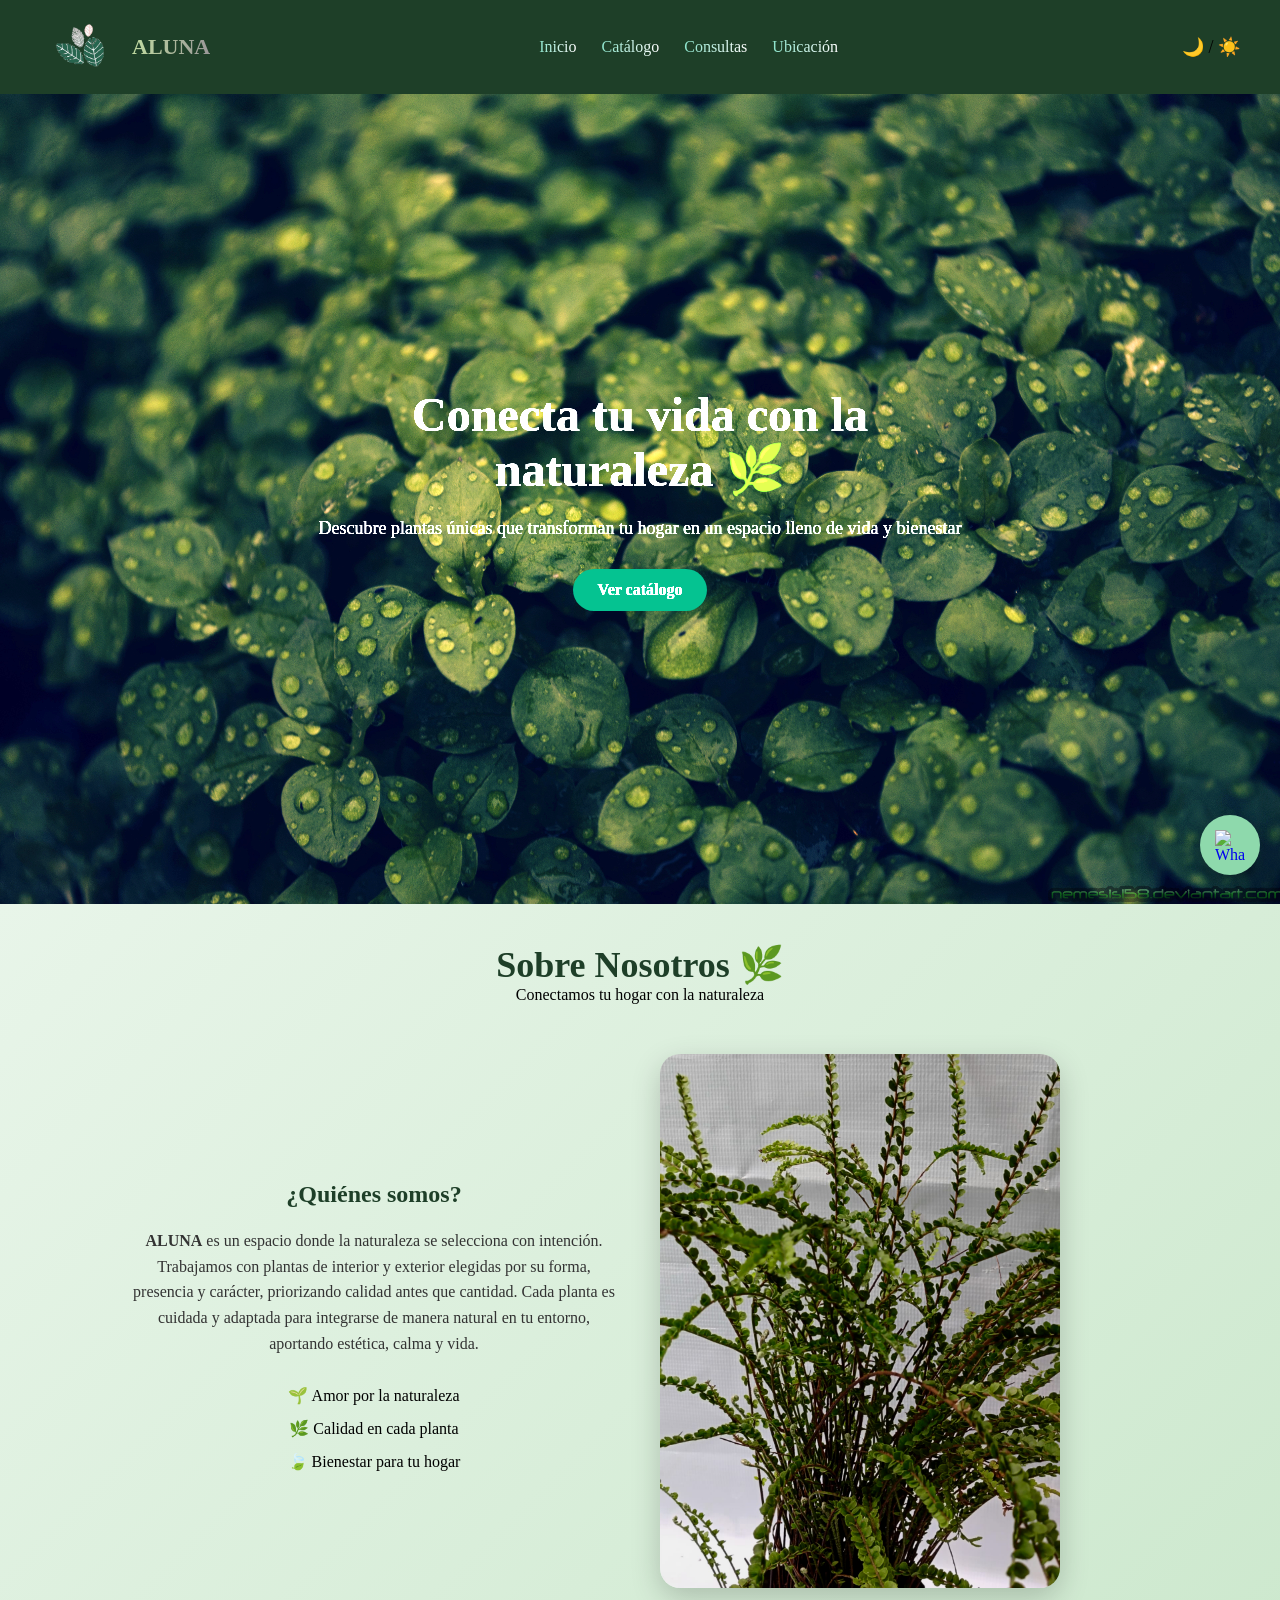
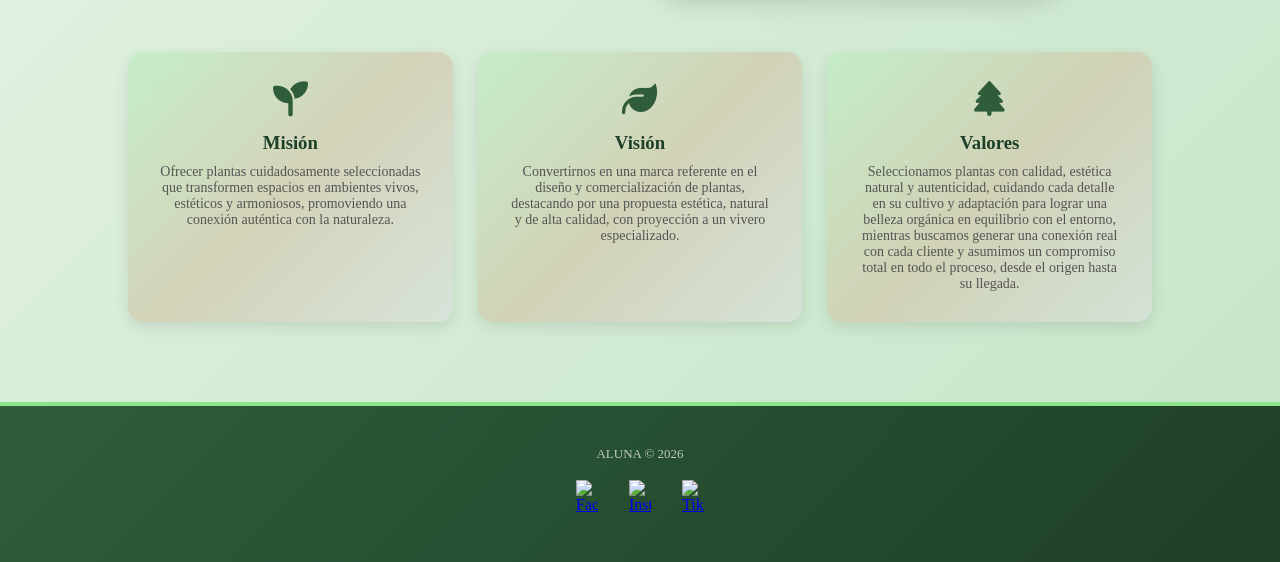
==== commit 27fc5e0e: "Ultimos toques para inicio" ====
--- a/index.html
+++ b/index.html
@@ -64,13 +64,11 @@
                     <div class="nosotros-texto">
                         <h3>¿Quiénes somos?</h3>
                         <p>
-                            En <strong>ALUNA</strong> creemos en el poder de las plantas para transformar espacios y
-                            mejorar
-                            la
-                            calidad de vida. Nos especializamos en ofrecer especies únicas y asesorarte para que cada
-                            rincón
-                            de tu
-                            hogar respire naturaleza.
+                            <strong>ALUNA</strong> es un espacio donde la naturaleza se selecciona con intención.
+                            Trabajamos con plantas de interior y exterior elegidas por su forma, presencia y carácter,
+                            priorizando calidad antes que cantidad. Cada planta es cuidada y adaptada para integrarse de
+                            manera natural en tu entorno, aportando
+                            estética, calma y vida.
                         </p>
                     </div>
 
@@ -82,7 +80,7 @@
                 </div>
 
                 <div class="nosotros-img">
-                    <img src="img/Alocasia cuprea.jpeg" alt="Naturaleza">
+                    <img src="img/Helecho monedita.jpeg" alt="Naturaleza">
                 </div>
 
             </div>
@@ -93,20 +91,25 @@
                 <div class="card-mvv">
                     <i class="fas fa-seedling"></i>
                     <h3>Misión</h3>
-                    <p>Brindar plantas de calidad y asesoría personalizada para conectar a las personas con la
-                        naturaleza.</p>
+                    <p>Ofrecer plantas cuidadosamente seleccionadas que transformen espacios en ambientes vivos,
+                        estéticos y armoniosos, promoviendo una conexión auténtica con la naturaleza.</p>
                 </div>
 
                 <div class="card-mvv">
                     <i class="fas fa-leaf"></i>
                     <h3>Visión</h3>
-                    <p>Ser una marca referente en el cuidado y comercialización de plantas a nivel nacional.</p>
+                    <p>Convertirnos en una marca referente en el diseño y comercialización de plantas, destacando por
+                        una propuesta estética, natural y de alta calidad, con proyección a un vivero especializado.</p>
                 </div>
 
                 <div class="card-mvv">
                     <i class="fas fa-tree"></i>
                     <h3>Valores</h3>
-                    <p>Compromiso, sostenibilidad, pasión por la naturaleza y atención cercana al cliente.</p>
+                    <p>Seleccionamos plantas con calidad, estética natural y autenticidad, cuidando cada detalle en su
+                        cultivo y adaptación para lograr una belleza orgánica en equilibrio con el entorno, mientras
+                        buscamos generar una conexión real con cada cliente y asumimos un compromiso total en todo el
+                        proceso, desde el origen hasta su llegada.
+                    </p>
                 </div>
 
             </div>
--- a/css/index.css
+++ b/css/index.css
@@ -308,7 +308,7 @@
 
 /* cards */
 .card-mvv {
-    background: linear-gradient(135deg, rgba(47, 93, 58, 0.8), rgba(72, 191, 163, 0.7), rgba(168, 230, 207, 0.6));
+    background: linear-gradient(135deg, rgba(193, 237, 196, 0.8), rgba(209, 199, 170, 0.7), rgba(217, 222, 221, 0.6));
     backdrop-filter: blur(10px);
     padding: 30px;
     border-radius: 15px;
